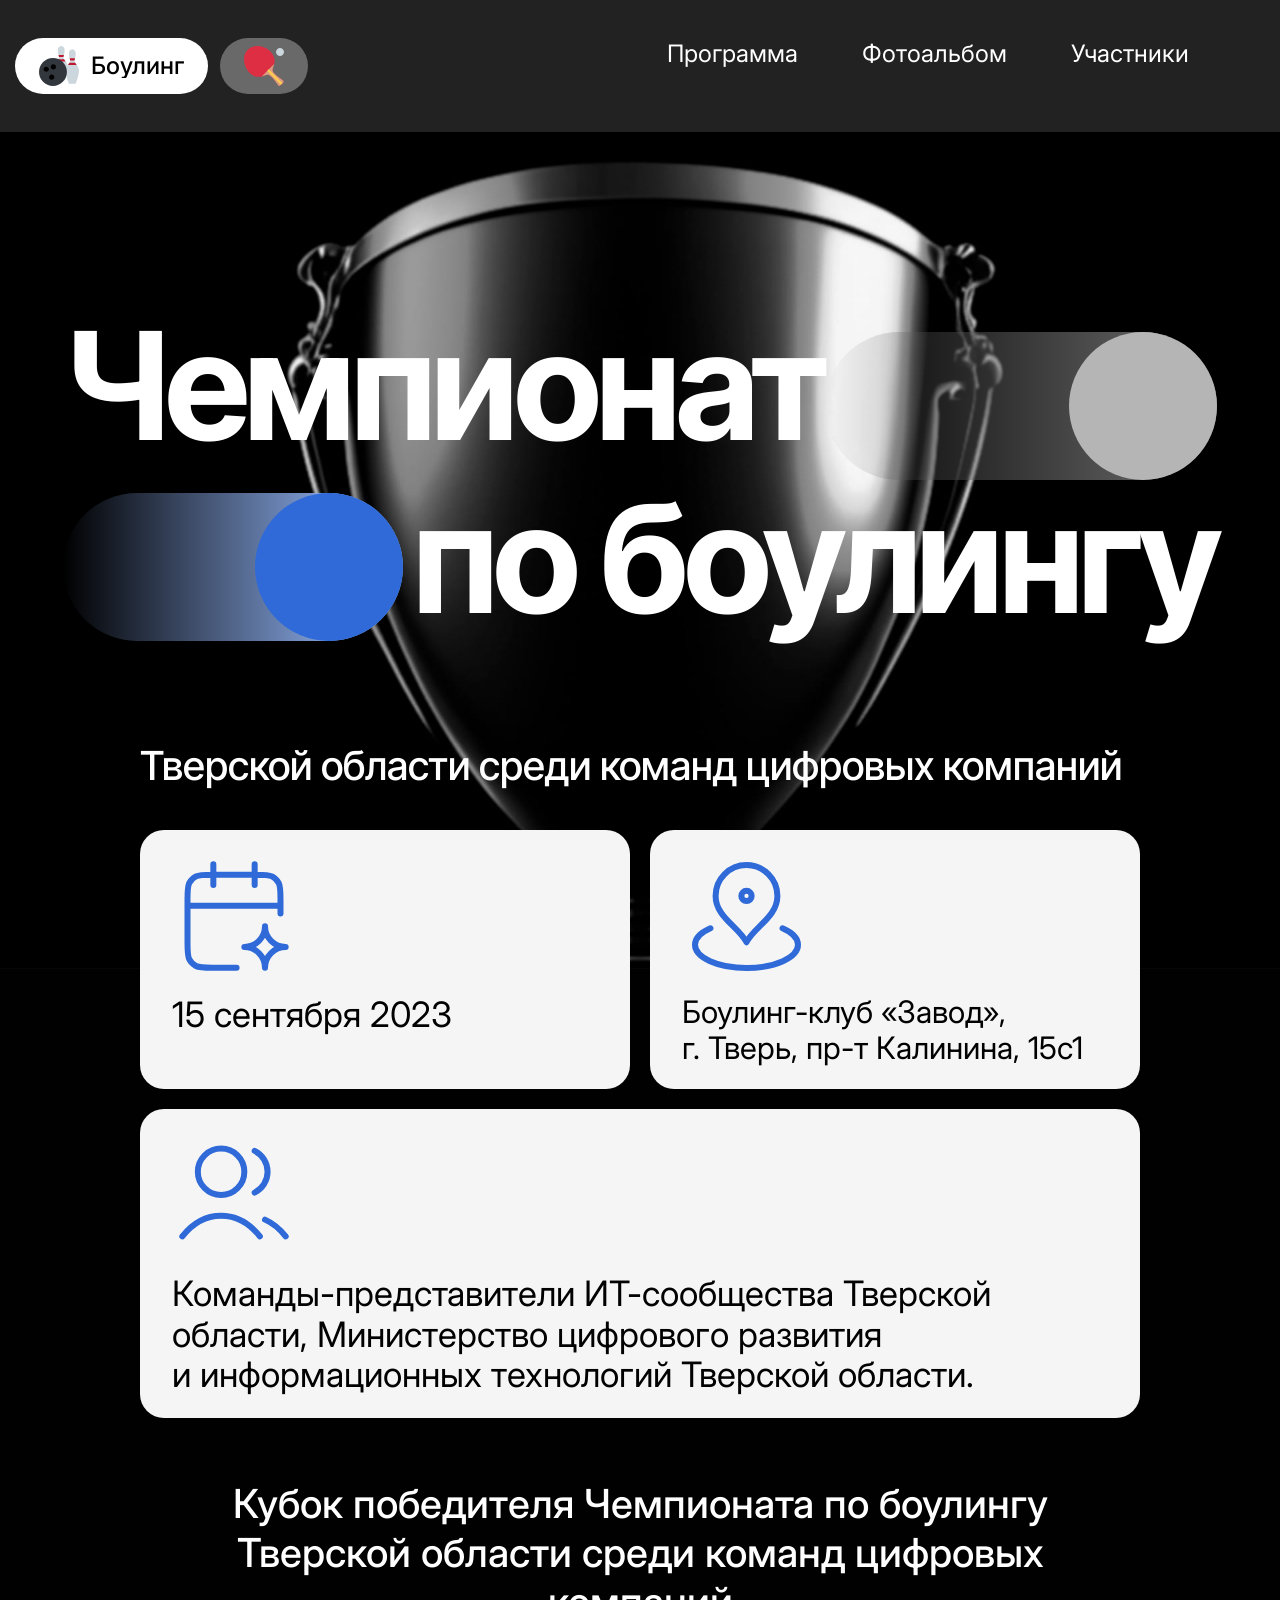
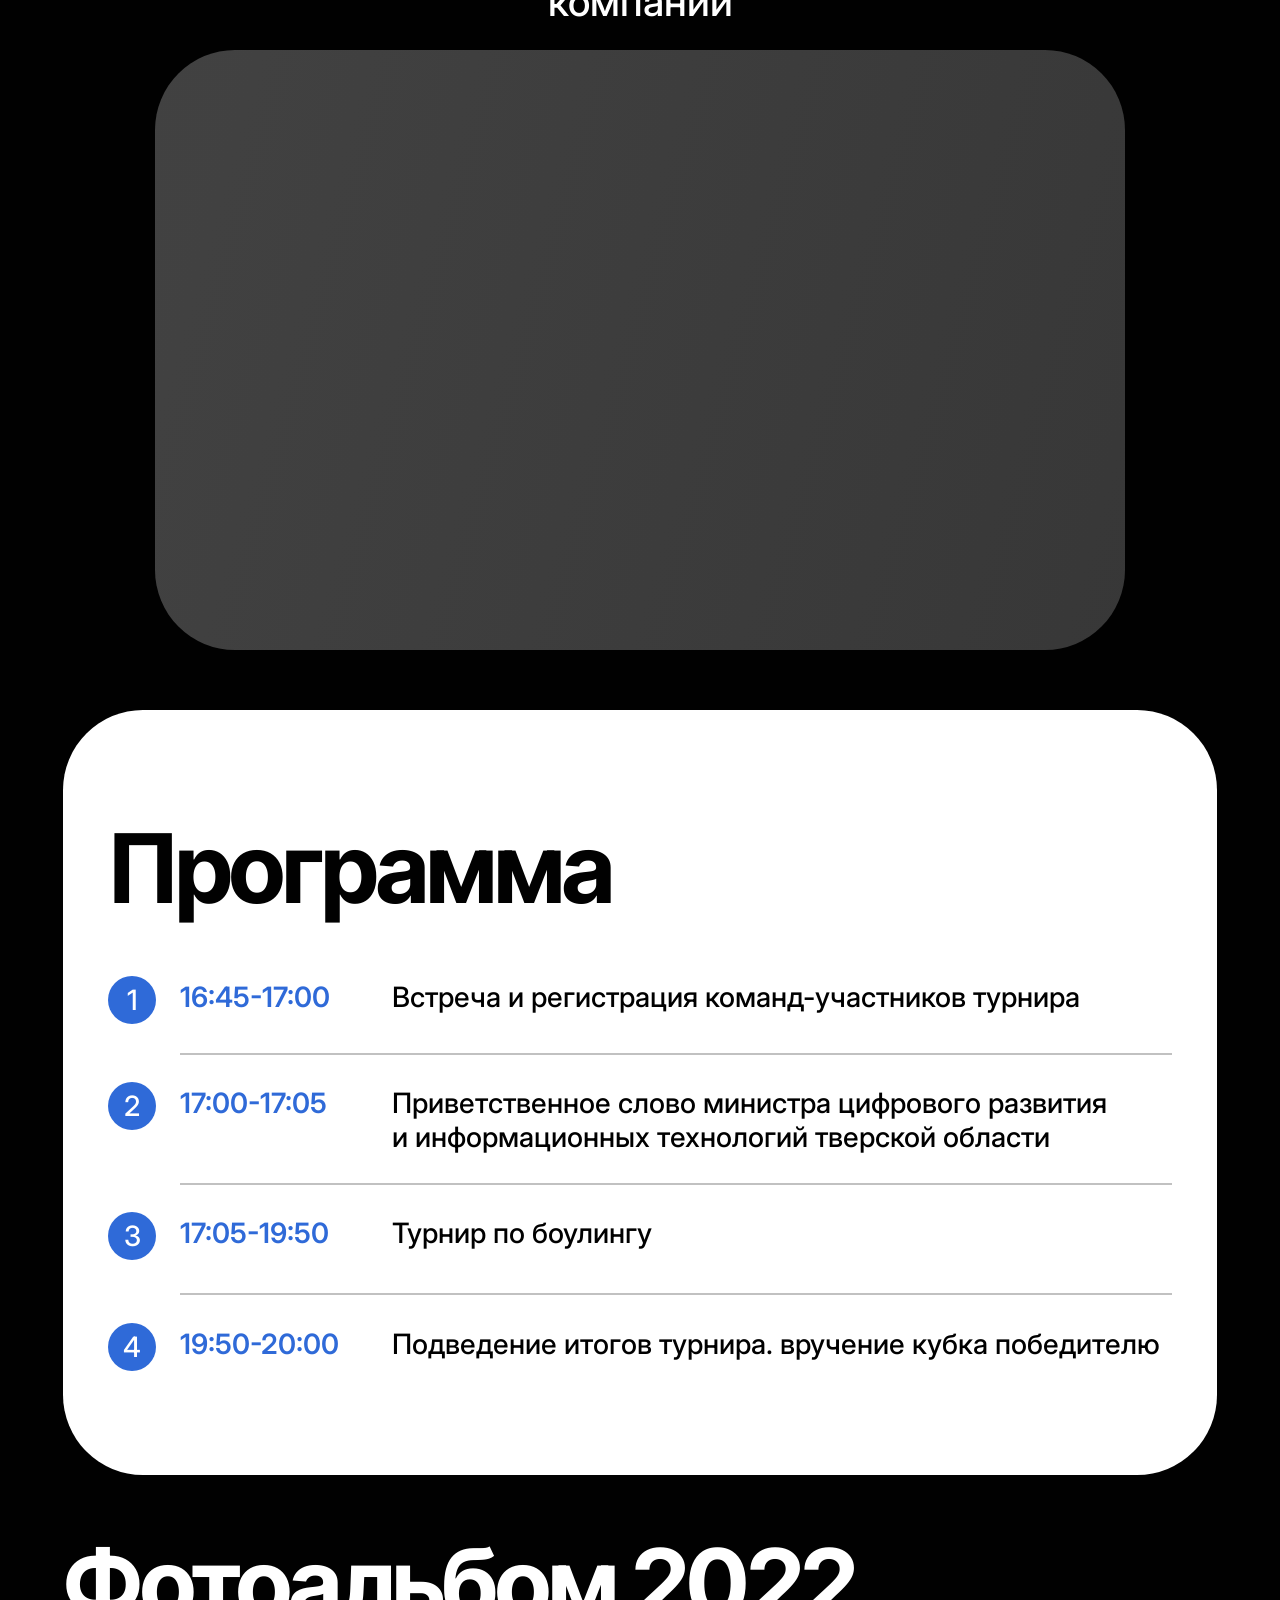
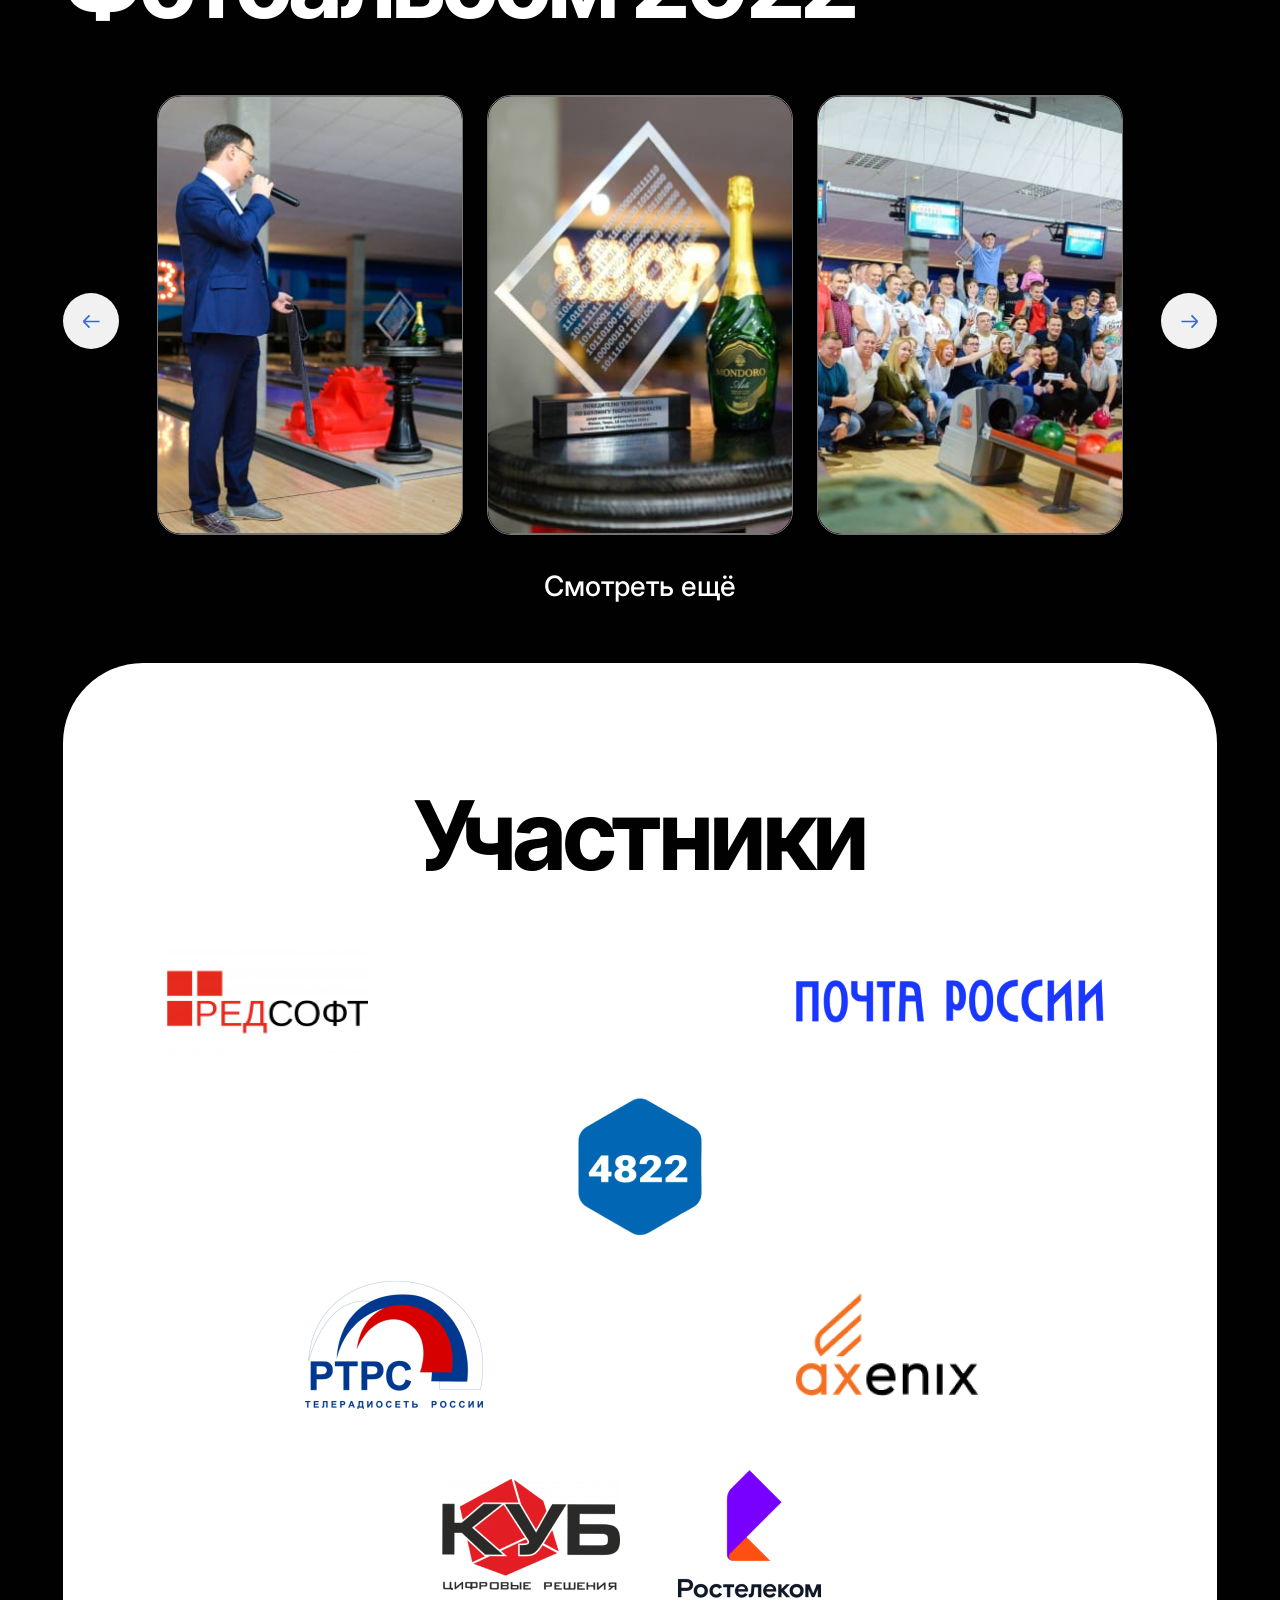
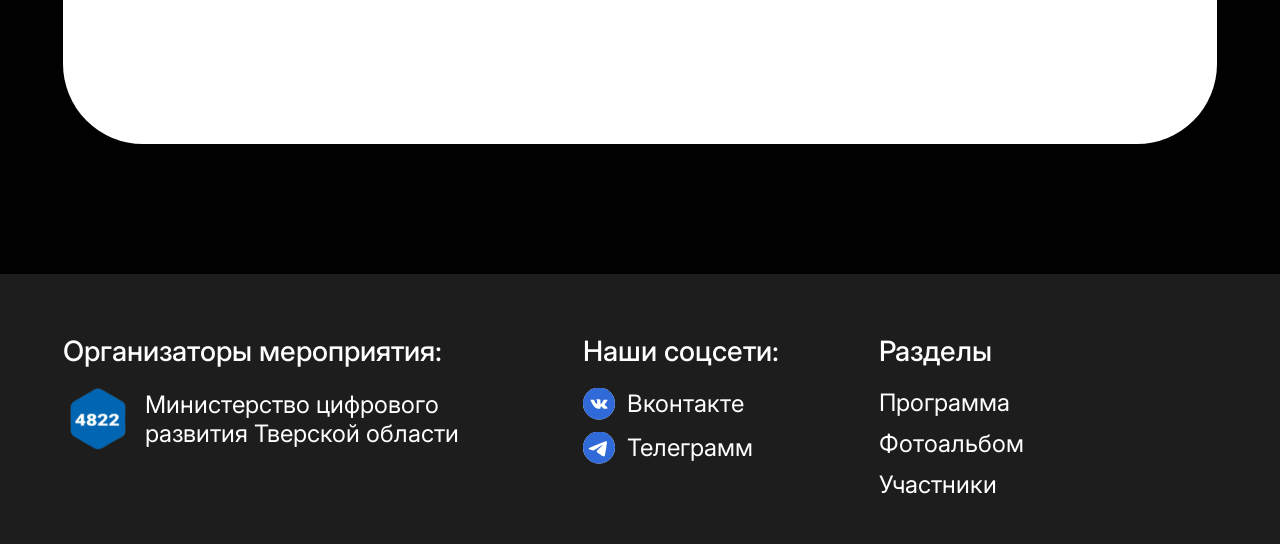
==== app/index.html @ 61f78c31 "add prod" ====
<!DOCTYPE html><html lang="ru" class="page"><head><meta charset="UTF-8"><meta name="viewport" content="width=device-width,initial-scale=1"><!-- <link rel="shortcut icon" href="favicon.ico" type="image/x-icon"> --><meta http-equiv="X-UA-Compatible" content="ie=edge"><meta name="theme-color" content="#111111"><title>Соревнования</title><link rel="preconnect" href="https://fonts.googleapis.com"><link rel="preconnect" href="https://fonts.gstatic.com" crossorigin><link href="https://fonts.googleapis.com/css2?family=Inter+Tight:wght@500;700&family=Inter:wght@300;400;500&display=swap" rel="stylesheet"><link rel="stylesheet" href="css/vendor.css"><link rel="stylesheet" href="css/main.css"></head><body class="page__body"><div class="site-container"><header class="header"><div class="container"><div class="header__row"><div class="header__swicth swicth"><div class="swicth__row"><a href="#bowling" data-value="bowling" class="swicth__item swicth__item--js-active"><img loading="lazy" src="img/svg/bowling.svg" class="swicth__icon" alt=""><div class="swicth__item-container"><div class="swicth__item-title">Боулинг</div></div></a><a href="#tennis" data-value="tennis" class="swicth__item"><img loading="lazy" src="img/svg/tennis.svg" class="swicth__icon" alt=""><div class="swicth__item-container"><div class="swicth__item-title">Теннис</div></div></a></div></div><nav class="header__menu menu"><ul class="menu__list"><li class="menu__item"><a href="#program" class="menu__link">Программа</a></li><li class="menu__item"><a href="#photo" class="menu__link">Фотоальбом</a></li><li class="menu__item"><a href="#members" class="menu__link">Участники</a></li></ul></nav><button class="btn-reset burger" aria-label="Открыть меню" aria-expanded="false" data-burger><span class="burger__line"></span></button></div></div></header><main class="main"><div class="content js-active" data-event="bowling"><div class="hero"><div class="container"><div class="hero__title"><div class="hero__title-line"><div class="hero__title-text">Чемпионат</div><div class="hero__comet hero__comet--type-1 comet comet--grey"><div class="comet__body"></div></div></div><div class="hero__title-line"><div class="hero__comet comet hero__comet--type-2 comet--blue"><div class="comet__body"></div></div><div class="hero__title-text">по боулингу</div></div></div><div class="hero__desc">Тверской области среди команд цифровых компаний</div><div class="hero__tizers tizers"><div class="tizers__row"><div class="tizers__item-container tizers__item-container--w20" data-aos-delay="50"><div class="tizer-item"><div class="tizer-item__image-container"><img loading="lazy" src="img/svg//calendar.svg" class="image" width="" height="" alt=""></div><p class="tizer-item__desc">15 сентября 2023</p></div></div><div class="tizers__item-container tizers__item-container--w30"><div class="tizer-item"><div class="tizer-item__image-container"><img loading="lazy" src="img/svg/location.svg" class="image" width="" height="" alt=""></div><p class="tizer-item__desc">Боулинг-клуб «Завод», г. Тверь, пр-т Калинина, 15с1</p></div></div><div class="tizers__item-container tizers__item-container--w50" data-aos-delay="150"><div class="tizer-item"><div class="tizer-item__image-container"><img loading="lazy" src="img/svg/team.svg" class="image" width="" height="" alt=""></div><p class="tizer-item__desc">Команды-представители ИТ-сообщества Тверской области, Министерство цифрового развития и информационных технологий Тверской области.</p></div></div></div></div></div><img class="hero__bg" src="img/cup.jpg" alt=""></div><div class="award"><div class="container"><div class="award__desc">Кубок победителя Чемпионата по боулингу Тверской области среди команд цифровых компаний</div><div class="award__image"></div></div></div><section class="program" id="program"><div class="container"><div class="section"><h2 class="section__title">Программа</h2><ol class="program__list"><li class="program__item" data-aos-delay="50"><span class="program__time">16:45-17:00</span> Встреча и регистрация команд-участников турнира</li><li class="program__item"><span class="program__time">17:00-17:05</span> Приветственное слово министра цифрового развития и информационных технологий тверской области</li><li class="program__item" data-aos-delay="150"><span class="program__time">17:05-19:50</span> Турнир по боулингу</li><li class="program__item"><span class="program__time">19:50-20:00</span> Подведение итогов турнира. вручение кубка победителю</li></ol></div></div></section><div class="video"><div class="container"><div class="video__desc">Кубок победителя Чемпионата по боулингу<br>Тверской области среди команд цифровых компаний</div><div class="video__container"><video><source src="img/video.mp4" type="video/mp4"></video><div class="video__btn"><svg width="131" height="131" viewBox="0 0 131 131" fill="none" xmlns="http://www.w3.org/2000/svg"><circle cx="65.5" cy="65.5" r="65.5"/><path d="M87.925 64.2595C89.2781 65.0254 89.2781 66.9746 87.925 67.7405L55.7352 85.9609C54.4019 86.7156 52.75 85.7524 52.75 84.2204L52.75 47.7796C52.75 46.2476 54.4019 45.2844 55.7352 46.0391L87.925 64.2595Z"/></svg></div></div></div></div><section class="photos" id="photo"><div class="container"><div class="section__title section__title--white">Фотоальбом 2022</div><!-- Slider main container --><div class="photos__slider-container"><div class="photos__slider"><!-- Additional required wrapper --><div class="photos__swiper-wrapper swiper-wrapper"><!-- Slides --><div class="photos__swiper-slide swiper-slide"><a href="img/photos/1.jpg" data-fslightbox="gallery"><img src="img/photos/1.jpg" alt=""></a></div><div class="photos__swiper-slide swiper-slide"><a href="img/photos/2.jpg" data-fslightbox="gallery"><img src="img/photos/2.jpg" alt=""></a></div><div class="photos__swiper-slide swiper-slide"><a href="img/photos/3.jpg" data-fslightbox="gallery"><img src="img/photos/3.jpg" alt=""></a></div><div class="photos__swiper-slide swiper-slide"><a href="img/photos/4.jpg" data-fslightbox="gallery"><img src="img/photos/4.jpg" alt=""></a></div><div class="photos__swiper-slide swiper-slide"><a href="img/photos/1.jpg" data-fslightbox="gallery"><img src="img/photos/1.jpg" alt=""></a></div></div></div><!-- If we need navigation buttons --><div class="photos__arrow photos__arrow--left swiper-button-prev"><svg class=""><use xlink:href="img/sprite.svg#arrow-left"></use></svg></div><div class="photos__arrow photos__arrow--right swiper-button-next"><svg class=""><use xlink:href="img/sprite.svg#arrow-right"></use></svg></div></div><div class="photos__show-more-container"><a href="#" class="photos__show-more">Смотреть ещё</a></div></div></section><section class="members" id="members"><div class="container"><div class="section"><h2 class="section__title">Участники</h2><div class="members__row members__row--center"><div class="members__item-container members__item-container--w50" data-aos-delay="50"><a href="#" class="members-item"><img src="img/members/1.png" alt=""></a></div><div class="members__item-container members__item-container--w50 members__item-container--flex-end" data-aos-delay="75"><a href="#" class="members-item"><img src="img/members/2.png" alt=""></a></div><div class="members__item-container members__item-container--w100"><a href="#" class="members-item"><img src="img/members/3.png" alt=""></a></div><div class="members__item-container members__item-container--w50 members__item-container--flex-center" data-aos-delay="125"><a href="#" class="members-item"><img src="img/members/4.png" alt=""></a></div><div class="members__item-container members__item-container--w50 members__item-container--flex-center" data-aos-delay="150"><a href="#" class="members-item"><img src="img/members/5.png" alt=""></a></div><div class="members__item-container members__item-container--w50 members__item-container--flex-end" data-aos-delay="175"><a href="#" class="members-item"><img src="img/members/6.png" alt=""></a></div><div class="members__item-container members__item-container--w50"><a href="#" class="members-item"><img src="img/members/7.png" alt=""></a></div></div></div></div></section></div><div class="content" data-event="tennis"><div class="hero"><div class="container"><div class="hero__title"><div class="hero__title-line"><div class="hero__title-text" data-aos-delay="1000">Чемпионат</div><div class="hero__comet hero__comet--type-1 comet comet--grey"><div class="comet__body"></div></div></div><div class="hero__title-line" data-aos-delay="300"><div class="hero__title-text hero__title-text--flex-shirnk-1">по настольному теннису</div></div></div><div class="hero__desc">Тверской области среди команд цифровых компаний</div><div class="hero__tizers tizers"><div class="tizers__row"><div class="tizers__item-container tizers__item-container--w20"><div class="tizer-item"><div class="tizer-item__image-container"><img loading="lazy" src="img/svg//calendar.svg" class="image" width="" height="" alt=""></div><p class="tizer-item__desc">13 сентября 2023</p></div></div><div class="tizers__item-container tizers__item-container--w30"><div class="tizer-item"><div class="tizer-item__image-container"><img loading="lazy" src="img/svg/location.svg" class="image" width="" height="" alt=""></div><p class="tizer-item__desc">Клуб настольного тенниса «Сталекс», г. Тверь, пр-т Калинина, 15/4</p></div></div><div class="tizers__item-container tizers__item-container--w50" data-aos-delay="300"><div class="tizer-item"><div class="tizer-item__image-container"><img loading="lazy" src="img/svg/team.svg" class="image" width="" height="" alt=""></div><p class="tizer-item__desc">Команды-представители ИТ-сообщества Тверской области, Министерство цифрового развития и информационных технологий Тверской области.</p></div></div></div></div></div><img class="hero__bg" src="img/cup.jpg" alt=""></div><div class="award"><div class="container"><div class="award__desc">Кубок победителя Чемпионата по настольному теннису Тверской области среди команд цифровых компаний</div><div class="award__image award__image--current"><img src="img/cup_tennis.png" alt=""></div></div></div><section class="program" id="program"><div class="container"><div class="section"><h2 class="section__title">Программа</h2><ol class="program__list"><li class="program__item"><span class="program__time">16:45-17:00</span> Встреча и регистрация команд-участников турнира</li><li class="program__item"><span class="program__time">17:00-17:05</span> Приветственное слово министра цифрового развития и информационных технологий тверской области</li><li class="program__item"><span class="program__time">17:05-19:50</span> Турнир по настольному теннису</li><li class="program__item"><span class="program__time">19:50-20:00</span> Подведение итогов турнира. вручение кубка победителю</li></ol></div></div></section><!-- <div class="video">
            <div class="container">
              <div class="video__desc">
                Кубок победителя Чемпионата по боулингу <br>
                Тверской области среди команд цифровых компаний
              </div>
              <div class="video__container">
                <video>
                  <source src="img/video.mp4" type="video/mp4">
                </video>
                <div class="video__btn">
                  <svg width="131" height="131" viewBox="0 0 131 131" fill="none" xmlns="http://www.w3.org/2000/svg">
                    <circle cx="65.5" cy="65.5" r="65.5" />
                    <path d="M87.925 64.2595C89.2781 65.0254 89.2781 66.9746 87.925 67.7405L55.7352 85.9609C54.4019 86.7156 52.75 85.7524 52.75 84.2204L52.75 47.7796C52.75 46.2476 54.4019 45.2844 55.7352 46.0391L87.925 64.2595Z" />
                  </svg>

                </div>
              </div>
            </div>
          </div> --><section class="photos" id="photo"><div class="container"><div class="section__title section__title--white">Фотоальбом <b>2023</b></div><!-- Slider main container --><div class="photos__slider-container"><div class="photos__slider"><!-- Additional required wrapper --><div class="photos__swiper-wrapper swiper-wrapper"><!-- Slides --><div class="photos__swiper-slide swiper-slide"><a href="img/tennis/1.jpg" data-fslightbox="gallery2"><img src="img/tennis/1.jpg" alt=""></a></div><div class="photos__swiper-slide swiper-slide"><a href="img/tennis/2.jpg" data-fslightbox="gallery2"><img src="img/tennis/2.jpg" alt=""></a></div><div class="photos__swiper-slide swiper-slide"><a href="img/tennis/3.jpg" data-fslightbox="gallery2"><img src="img/tennis/3.jpg" alt=""></a></div><div class="photos__swiper-slide swiper-slide"><a href="img/tennis/4.jpg" data-fslightbox="gallery2"><img src="img/tennis/4.jpg" alt=""></a></div><div class="photos__swiper-slide swiper-slide"><a href="img/tennis/5.jpg" data-fslightbox="gallery2"><img src="img/tennis/5.jpg" alt=""></a></div><div class="photos__swiper-slide swiper-slide"><a href="img/tennis/6.jpg" data-fslightbox="gallery2"><img src="img/tennis/6.jpg" alt=""></a></div><div class="photos__swiper-slide swiper-slide"><a href="img/tennis/7.jpg" data-fslightbox="gallery2"><img src="img/tennis/7.jpg" alt=""></a></div><div class="photos__swiper-slide swiper-slide"><a href="img/tennis/8.jpg" data-fslightbox="gallery2"><img src="img/tennis/8.jpg" alt=""></a></div></div></div><!-- If we need navigation buttons --><div class="photos__arrow photos__arrow--left swiper-button-prev"><svg class=""><use xlink:href="img/sprite.svg#arrow-left"></use></svg></div><div class="photos__arrow photos__arrow--right swiper-button-next"><svg class=""><use xlink:href="img/sprite.svg#arrow-right"></use></svg></div></div><div class="photos__show-more-container"><a href="#" class="photos__show-more">Смотреть ещё</a></div></div></section><section class="members" id="members"><div class="container"><div class="section"><h2 class="section__title">Участники</h2><div class="members__row members__row--center"><div class="members__item-container members__item-container--w33 members__item-container--order--5"><a href="#" class="members-item"><img src="img/members/8.png" alt=""></a></div><div class="members__item-container members__item-container--w50 members__item-container--order--2"><a href="#" class="members-item"><img src="img/members/1.png" alt=""></a></div><div class="members__item-container members__item-container--w33 members__item-container--order--4"><a href="#" class="members-item"><img src="img/members/2.png" alt=""></a></div><div class="members__item-container members__item-container--order--3 members__item-container--flex-end"><a href="https://vk.com/digital4822" target="_blank" class="members-item"><img src="img/members/3.png" alt=""></a></div><div class="members__item-container members__item-container--type-2 members__item-container--type-2-flex-start"><a href="#" class="members-item"><img src="img/members/5.png" alt=""></a></div><div class="members__item-container members__item-container--type-2 members__item-container--w100 members__item-container--order-5"><a href="#" class="members-item"><img src="img/members/6.png" alt=""></a></div><div class="members__item-container members__item-container--type-2 members__item-container--type-2-flex-end"><a href="#" class="members-item"><img src="img/members/7.png" alt=""></a></div><div class="members__item-container members__item-container--type-2 members__item-container--w50 members__item-container--order--1"><a href="#" class="members-item"><img src="img/members/4.png" alt=""></a></div></div></div></div></section><div class="winners"><div class="container"><div class="winners__row"><div class="winners__desc">Победитель чемпионата по настольному теннису 2023 — Российская телевизионная и радиовещательная сеть</div><img src="img/winners.png" alt=""></div></div></div></div></main><footer class="footer"><div class="container"><div class="footer__content"><div class="footer__row"><div class="footer__item-container"><div class="footer__title">Организаторы мероприятия:</div><ul class="footer__list"><li class="footer__item"><a href="https://vk.com/digital4822" class="footer__link"><img class="footer__partners" src="img/members/3.png" alt=""> Министерство цифрового развития Тверской области</a></li><li data-event="tennis" class="footer__item is-hidden"><a href="#" class="footer__link"><img class="footer__partners" src="img/members/9.png" alt=""> Профсоюз работников связи России</a></li></ul></div><div class="footer__item-container"><div class="footer__title">Наши соцсети:</div><ul class="footer__list"><li class="footer__item"><a href="#" target="_blank" class="footer__link"><img class="footer__social" src="img/svg/vk.svg" alt=""> Вконтакте</a></li><li class="footer__item"><a href="#" target="_blank" class="footer__link"><img class="footer__social" src="img/svg/teleg.svg" alt=""> Телеграмм</a></li></ul></div><div class="footer__item-container"><div class="footer__title">Разделы</div><ul class="footer__list"><li class="footer__item"><a href="#program" target="_blank" class="footer__link">Программа</a></li><li class="footer__item"><a href="#photo" class="footer__link">Фотоальбом</a></li><li class="footer__item"><a href="#members" target="_blank" class="footer__link">Участники</a></li></ul></div></div></div></div></footer><script src="js/main.js"></script></div></body></html>
---- app/css/main.css ----
@charset "UTF-8";:root{--font-family:"Open Sans",sans-serif;--content-width:1170px;--container-offset:15px;--container-width:calc(var(--content-width) + (var(--container-offset) * 2));--light-color:#fff;--swiper-theme-color:#007aff;--swiper-navigation-size:44px}.custom-checkbox__field:checked+.custom-checkbox__content::after{opacity:1}.custom-checkbox__field:focus+.custom-checkbox__content::before{outline:red solid 2px;outline-offset:2px}.custom-checkbox__field:disabled+.custom-checkbox__content{opacity:.4;pointer-events:none}html{-webkit-box-sizing:border-box;box-sizing:border-box}*,::after,::before{-webkit-box-sizing:inherit;box-sizing:inherit}.page{height:100%;font-family:var(--font-family,sans-serif);-webkit-text-size-adjust:100%}.page__body{margin:0;min-width:320px;min-height:100%;font-size:16px}img{height:auto;max-width:100%;-o-object-fit:cover;object-fit:cover}a{text-decoration:none}.site-container{overflow:hidden}.is-hidden{display:none!important}.btn-reset{border:none;padding:0;background-color:transparent;cursor:pointer}.list-reset{list-style:none;margin:0;padding:0}.input-reset{-webkit-appearance:none;-moz-appearance:none;appearance:none;border:none;border-radius:0;background-color:#fff}.input-reset::-webkit-search-cancel-button,.input-reset::-webkit-search-decoration,.input-reset::-webkit-search-results-button,.input-reset::-webkit-search-results-decoration{display:none}.visually-hidden{position:absolute;overflow:hidden;margin:-1px;border:0;padding:0;width:1px;height:1px;clip:rect(0 0 0 0)}.container{margin:0 auto;padding:0 15px;max-width:1630px;width:100%}.js-focus-visible :focus:not(.focus-visible){outline:0}.centered{text-align:center}.dis-scroll{position:fixed;left:0;top:0;overflow:hidden;width:100%;height:100vh;-ms-scroll-chaining:none;overscroll-behavior:none}.page--ios .dis-scroll{position:relative}@font-face{font-family:swiper-icons;src:url("data:application/font-woff;charset=utf-8;base64, [base64]//wADZ2x5ZgAAAywAAADMAAAD2MHtryVoZWFkAAABbAAAADAAAAA2E2+eoWhoZWEAAAGcAAAAHwAAACQC9gDzaG10eAAAAigAAAAZAAAArgJkABFsb2NhAAAC0AAAAFoAAABaFQAUGG1heHAAAAG8AAAAHwAAACAAcABAbmFtZQAAA/gAAAE5AAACXvFdBwlwb3N0AAAFNAAAAGIAAACE5s74hXjaY2BkYGAAYpf5Hu/j+W2+MnAzMYDAzaX6QjD6/4//Bxj5GA8AuRwMYGkAPywL13jaY2BkYGA88P8Agx4j+/8fQDYfA1AEBWgDAIB2BOoAeNpjYGRgYNBh4GdgYgABEMnIABJzYNADCQAACWgAsQB42mNgYfzCOIGBlYGB0YcxjYGBwR1Kf2WQZGhhYGBiYGVmgAFGBiQQkOaawtDAoMBQxXjg/wEGPcYDDA4wNUA2CCgwsAAAO4EL6gAAeNpj2M0gyAACqxgGNWBkZ2D4/wMA+xkDdgAAAHjaY2BgYGaAYBkGRgYQiAHyGMF8FgYHIM3DwMHABGQrMOgyWDLEM1T9/w8UBfEMgLzE////P/5//f/V/xv+r4eaAAeMbAxwIUYmIMHEgKYAYjUcsDAwsLKxc3BycfPw8jEQA/[base64]/uznmfPFBNODM2K7MTQ45YEAZqGP81AmGGcF3iPqOop0r1SPTaTbVkfUe4HXj97wYE+yNwWYxwWu4v1ugWHgo3S1XdZEVqWM7ET0cfnLGxWfkgR42o2PvWrDMBSFj/IHLaF0zKjRgdiVMwScNRAoWUoH78Y2icB/yIY09An6AH2Bdu/UB+yxopYshQiEvnvu0dURgDt8QeC8PDw7Fpji3fEA4z/PEJ6YOB5hKh4dj3EvXhxPqH/SKUY3rJ7srZ4FZnh1PMAtPhwP6fl2PMJMPDgeQ4rY8YT6Gzao0eAEA409DuggmTnFnOcSCiEiLMgxCiTI6Cq5DZUd3Qmp10vO0LaLTd2cjN4fOumlc7lUYbSQcZFkutRG7g6JKZKy0RmdLY680CDnEJ+UMkpFFe1RN7nxdVpXrC4aTtnaurOnYercZg2YVmLN/d/gczfEimrE/fs/bOuq29Zmn8tloORaXgZgGa78yO9/cnXm2BpaGvq25Dv9S4E9+5SIc9PqupJKhYFSSl47+Qcr1mYNAAAAeNptw0cKwkAAAMDZJA8Q7OUJvkLsPfZ6zFVERPy8qHh2YER+3i/BP83vIBLLySsoKimrqKqpa2hp6+jq6RsYGhmbmJqZSy0sraxtbO3sHRydnEMU4uR6yx7JJXveP7WrDycAAAAAAAH//wACeNpjYGRgYOABYhkgZgJCZgZNBkYGLQZtIJsFLMYAAAw3ALgAeNolizEKgDAQBCchRbC2sFER0YD6qVQiBCv/H9ezGI6Z5XBAw8CBK/m5iQQVauVbXLnOrMZv2oLdKFa8Pjuru2hJzGabmOSLzNMzvutpB3N42mNgZGBg4GKQYzBhYMxJLMlj4GBgAYow/P/PAJJhLM6sSoWKfWCAAwDAjgbRAAB42mNgYGBkAIIbCZo5IPrmUn0hGA0AO8EFTQAA");font-weight:400;font-style:normal}:host{position:relative;display:block;margin-left:auto;margin-right:auto;z-index:1}.swiper{margin-left:auto;margin-right:auto;position:relative;overflow:hidden;overflow:clip;list-style:none;padding:0;z-index:1;display:block}.swiper-vertical>.swiper-wrapper{-webkit-box-orient:vertical;-webkit-box-direction:normal;-ms-flex-direction:column;flex-direction:column}.swiper-wrapper{position:relative;width:100%;height:100%;z-index:1;display:-webkit-box;display:-ms-flexbox;display:flex;-webkit-transition-property:-webkit-transform;transition-property:transform,-webkit-transform;-webkit-transition-timing-function:var(--swiper-wrapper-transition-timing-function,initial);transition-timing-function:var(--swiper-wrapper-transition-timing-function,initial);-webkit-box-sizing:content-box;box-sizing:content-box}.swiper-android .swiper-slide,.swiper-ios .swiper-slide,.swiper-wrapper{-webkit-transform:translate3d(0,0,0);transform:translate3d(0,0,0)}.swiper-horizontal{-ms-touch-action:pan-y;touch-action:pan-y}.swiper-vertical{-ms-touch-action:pan-x;touch-action:pan-x}.swiper-slide{-ms-flex-negative:0;flex-shrink:0;width:100%;height:100%;position:relative;-webkit-transition-property:-webkit-transform;transition-property:transform,-webkit-transform;display:block}.swiper-slide-invisible-blank{visibility:hidden}.swiper-autoheight,.swiper-autoheight .swiper-slide{height:auto}.swiper-autoheight .swiper-wrapper{-webkit-box-align:start;-ms-flex-align:start;align-items:flex-start;-webkit-transition-property:height,-webkit-transform;transition-property:transform,height,-webkit-transform}.swiper-backface-hidden .swiper-slide{-webkit-transform:translateZ(0);transform:translateZ(0);-webkit-backface-visibility:hidden;backface-visibility:hidden}.swiper-3d.swiper-css-mode .swiper-wrapper{-webkit-perspective:1200px;perspective:1200px}.swiper-3d .swiper-wrapper{-webkit-transform-style:preserve-3d;transform-style:preserve-3d}.swiper-3d{-webkit-perspective:1200px;perspective:1200px}.swiper-3d .swiper-cube-shadow,.swiper-3d .swiper-slide{-webkit-transform-style:preserve-3d;transform-style:preserve-3d}.swiper-css-mode>.swiper-wrapper{overflow:auto;scrollbar-width:none;-ms-overflow-style:none}.swiper-css-mode>.swiper-wrapper::-webkit-scrollbar{display:none}.swiper-css-mode>.swiper-wrapper>.swiper-slide{scroll-snap-align:start start}.swiper-css-mode.swiper-horizontal>.swiper-wrapper{-ms-scroll-snap-type:x mandatory;scroll-snap-type:x mandatory}.swiper-css-mode.swiper-vertical>.swiper-wrapper{-ms-scroll-snap-type:y mandatory;scroll-snap-type:y mandatory}.swiper-css-mode.swiper-free-mode>.swiper-wrapper{-ms-scroll-snap-type:none;scroll-snap-type:none}.swiper-css-mode.swiper-free-mode>.swiper-wrapper>.swiper-slide{scroll-snap-align:none}.swiper-css-mode.swiper-centered>.swiper-wrapper::before{content:"";-ms-flex-negative:0;flex-shrink:0;-webkit-box-ordinal-group:10000;-ms-flex-order:9999;order:9999}.swiper-css-mode.swiper-centered>.swiper-wrapper>.swiper-slide{scroll-snap-align:center center;scroll-snap-stop:always}.swiper-css-mode.swiper-centered.swiper-horizontal>.swiper-wrapper>.swiper-slide:first-child{-webkit-margin-start:var(--swiper-centered-offset-before);margin-inline-start:var(--swiper-centered-offset-before)}.swiper-css-mode.swiper-centered.swiper-horizontal>.swiper-wrapper::before{height:100%;min-height:1px;width:var(--swiper-centered-offset-after)}.swiper-css-mode.swiper-centered.swiper-vertical>.swiper-wrapper>.swiper-slide:first-child{-webkit-margin-before:var(--swiper-centered-offset-before);margin-block-start:var(--swiper-centered-offset-before)}.swiper-css-mode.swiper-centered.swiper-vertical>.swiper-wrapper::before{width:100%;min-width:1px;height:var(--swiper-centered-offset-after)}.swiper-3d .swiper-slide-shadow,.swiper-3d .swiper-slide-shadow-bottom,.swiper-3d .swiper-slide-shadow-left,.swiper-3d .swiper-slide-shadow-right,.swiper-3d .swiper-slide-shadow-top{position:absolute;left:0;top:0;width:100%;height:100%;pointer-events:none;z-index:10}.swiper-3d .swiper-slide-shadow{background:rgba(0,0,0,.15)}.swiper-3d .swiper-slide-shadow-left{background-image:-webkit-gradient(linear,right top,left top,from(rgba(0,0,0,.5)),to(rgba(0,0,0,0)));background-image:linear-gradient(to left,rgba(0,0,0,.5),rgba(0,0,0,0))}.swiper-3d .swiper-slide-shadow-right{background-image:-webkit-gradient(linear,left top,right top,from(rgba(0,0,0,.5)),to(rgba(0,0,0,0)));background-image:linear-gradient(to right,rgba(0,0,0,.5),rgba(0,0,0,0))}.swiper-3d .swiper-slide-shadow-top{background-image:-webkit-gradient(linear,left bottom,left top,from(rgba(0,0,0,.5)),to(rgba(0,0,0,0)));background-image:linear-gradient(to top,rgba(0,0,0,.5),rgba(0,0,0,0))}.swiper-3d .swiper-slide-shadow-bottom{background-image:-webkit-gradient(linear,left top,left bottom,from(rgba(0,0,0,.5)),to(rgba(0,0,0,0)));background-image:linear-gradient(to bottom,rgba(0,0,0,.5),rgba(0,0,0,0))}.swiper-lazy-preloader{width:42px;height:42px;position:absolute;left:50%;top:50%;margin-left:-21px;margin-top:-21px;z-index:10;-webkit-transform-origin:50%;-ms-transform-origin:50%;transform-origin:50%;-webkit-box-sizing:border-box;box-sizing:border-box;border:4px solid var(--swiper-preloader-color,var(--swiper-theme-color));border-radius:50%;border-top-color:transparent}.swiper-watch-progress .swiper-slide-visible .swiper-lazy-preloader,.swiper:not(.swiper-watch-progress) .swiper-lazy-preloader{-webkit-animation:1s linear infinite swiper-preloader-spin;animation:1s linear infinite swiper-preloader-spin}.swiper-lazy-preloader-white{--swiper-preloader-color:#fff}.swiper-lazy-preloader-black{--swiper-preloader-color:#000}@-webkit-keyframes swiper-preloader-spin{0%{-webkit-transform:rotate(0);transform:rotate(0)}100%{-webkit-transform:rotate(360deg);transform:rotate(360deg)}}@keyframes swiper-preloader-spin{0%{-webkit-transform:rotate(0);transform:rotate(0)}100%{-webkit-transform:rotate(360deg);transform:rotate(360deg)}}.swiper-virtual .swiper-slide{-webkit-backface-visibility:hidden;-webkit-transform:translateZ(0);transform:translateZ(0)}.swiper-virtual.swiper-css-mode .swiper-wrapper::after{content:"";position:absolute;left:0;top:0;pointer-events:none}.swiper-virtual.swiper-css-mode.swiper-horizontal .swiper-wrapper::after{height:1px;width:var(--swiper-virtual-size)}.swiper-virtual.swiper-css-mode.swiper-vertical .swiper-wrapper::after{width:1px;height:var(--swiper-virtual-size)}.swiper-button-next,.swiper-button-prev{position:absolute;top:var(--swiper-navigation-top-offset,50%);width:calc(var(--swiper-navigation-size)/ 44 * 27);height:var(--swiper-navigation-size);margin-top:calc(0px - var(--swiper-navigation-size)/ 2);z-index:10;cursor:pointer;display:-webkit-box;display:-ms-flexbox;display:flex;-webkit-box-align:center;-ms-flex-align:center;align-items:center;-webkit-box-pack:center;-ms-flex-pack:center;justify-content:center;color:var(--swiper-navigation-color,var(--swiper-theme-color))}.swiper-button-next.swiper-button-disabled,.swiper-button-prev.swiper-button-disabled{opacity:.35;cursor:auto;pointer-events:none}.swiper-button-next.swiper-button-hidden,.swiper-button-prev.swiper-button-hidden{opacity:0;cursor:auto;pointer-events:none}.swiper-navigation-disabled .swiper-button-next,.swiper-navigation-disabled .swiper-button-prev{display:none!important}.swiper-button-next svg,.swiper-button-prev svg{width:100%;height:100%;-o-object-fit:contain;object-fit:contain;-webkit-transform-origin:center;-ms-transform-origin:center;transform-origin:center}.swiper-rtl .swiper-button-next svg,.swiper-rtl .swiper-button-prev svg{-webkit-transform:rotate(180deg);-ms-transform:rotate(180deg);transform:rotate(180deg)}.swiper-button-prev,.swiper-rtl .swiper-button-next{left:var(--swiper-navigation-sides-offset,10px);right:auto}.swiper-button-lock{display:none}.swiper-button-next:after,.swiper-button-prev:after{font-family:swiper-icons;font-size:var(--swiper-navigation-size);text-transform:none!important;letter-spacing:0;font-variant:initial;line-height:1}.swiper-button-prev:after,.swiper-rtl .swiper-button-next:after{content:"prev"}.swiper-button-next,.swiper-rtl .swiper-button-prev{right:var(--swiper-navigation-sides-offset,10px);left:auto}.swiper-button-next:after,.swiper-rtl .swiper-button-prev:after{content:"next"}.swiper-pagination{position:absolute;text-align:center;-webkit-transition:opacity .3s;transition:opacity .3s;-webkit-transform:translate3d(0,0,0);transform:translate3d(0,0,0);z-index:10}.swiper-pagination.swiper-pagination-hidden{opacity:0}.swiper-pagination-disabled>.swiper-pagination,.swiper-pagination.swiper-pagination-disabled{display:none!important}.swiper-horizontal>.swiper-pagination-bullets,.swiper-pagination-bullets.swiper-pagination-horizontal,.swiper-pagination-custom,.swiper-pagination-fraction{bottom:var(--swiper-pagination-bottom,8px);top:var(--swiper-pagination-top,auto);left:0;width:100%}.swiper-pagination-bullets-dynamic{overflow:hidden;font-size:0}.swiper-pagination-bullets-dynamic .swiper-pagination-bullet{-webkit-transform:scale(.33);-ms-transform:scale(.33);transform:scale(.33);position:relative}.swiper-pagination-bullets-dynamic .swiper-pagination-bullet-active,.swiper-pagination-bullets-dynamic .swiper-pagination-bullet-active-main{-webkit-transform:scale(1);-ms-transform:scale(1);transform:scale(1)}.swiper-pagination-bullets-dynamic .swiper-pagination-bullet-active-prev{-webkit-transform:scale(.66);-ms-transform:scale(.66);transform:scale(.66)}.swiper-pagination-bullets-dynamic .swiper-pagination-bullet-active-prev-prev{-webkit-transform:scale(.33);-ms-transform:scale(.33);transform:scale(.33)}.swiper-pagination-bullets-dynamic .swiper-pagination-bullet-active-next{-webkit-transform:scale(.66);-ms-transform:scale(.66);transform:scale(.66)}.swiper-pagination-bullets-dynamic .swiper-pagination-bullet-active-next-next{-webkit-transform:scale(.33);-ms-transform:scale(.33);transform:scale(.33)}.swiper-pagination-bullet{width:var(--swiper-pagination-bullet-width,var(--swiper-pagination-bullet-size,8px));height:var(--swiper-pagination-bullet-height,var(--swiper-pagination-bullet-size,8px));display:inline-block;border-radius:var(--swiper-pagination-bullet-border-radius,50%);background:var(--swiper-pagination-bullet-inactive-color,#000);opacity:var(--swiper-pagination-bullet-inactive-opacity,.2)}button.swiper-pagination-bullet{border:none;margin:0;padding:0;-webkit-box-shadow:none;box-shadow:none;-webkit-appearance:none;-moz-appearance:none;appearance:none}.swiper-pagination-clickable .swiper-pagination-bullet{cursor:pointer}.swiper-pagination-bullet:only-child{display:none!important}.swiper-pagination-bullet-active{opacity:var(--swiper-pagination-bullet-opacity,1);background:var(--swiper-pagination-color,var(--swiper-theme-color))}.swiper-pagination-vertical.swiper-pagination-bullets,.swiper-vertical>.swiper-pagination-bullets{right:var(--swiper-pagination-right,8px);left:var(--swiper-pagination-left,auto);top:50%;-webkit-transform:translate3d(0,-50%,0);transform:translate3d(0,-50%,0)}.swiper-pagination-vertical.swiper-pagination-bullets .swiper-pagination-bullet,.swiper-vertical>.swiper-pagination-bullets .swiper-pagination-bullet{margin:var(--swiper-pagination-bullet-vertical-gap,6px) 0;display:block}.swiper-pagination-vertical.swiper-pagination-bullets.swiper-pagination-bullets-dynamic,.swiper-vertical>.swiper-pagination-bullets.swiper-pagination-bullets-dynamic{top:50%;-webkit-transform:translateY(-50%);-ms-transform:translateY(-50%);transform:translateY(-50%);width:8px}.swiper-pagination-vertical.swiper-pagination-bullets.swiper-pagination-bullets-dynamic .swiper-pagination-bullet,.swiper-vertical>.swiper-pagination-bullets.swiper-pagination-bullets-dynamic .swiper-pagination-bullet{display:inline-block;-webkit-transition:top .2s,-webkit-transform .2s;transition:transform .2s,top .2s,-webkit-transform .2s}.swiper-horizontal>.swiper-pagination-bullets .swiper-pagination-bullet,.swiper-pagination-horizontal.swiper-pagination-bullets .swiper-pagination-bullet{margin:0 var(--swiper-pagination-bullet-horizontal-gap,4px)}.swiper-horizontal>.swiper-pagination-bullets.swiper-pagination-bullets-dynamic,.swiper-pagination-horizontal.swiper-pagination-bullets.swiper-pagination-bullets-dynamic{left:50%;-webkit-transform:translateX(-50%);-ms-transform:translateX(-50%);transform:translateX(-50%);white-space:nowrap}.swiper-horizontal>.swiper-pagination-bullets.swiper-pagination-bullets-dynamic .swiper-pagination-bullet,.swiper-pagination-horizontal.swiper-pagination-bullets.swiper-pagination-bullets-dynamic .swiper-pagination-bullet{-webkit-transition:left .2s,-webkit-transform .2s;transition:transform .2s,left .2s,-webkit-transform .2s}.swiper-horizontal.swiper-rtl>.swiper-pagination-bullets-dynamic .swiper-pagination-bullet{-webkit-transition:right .2s,-webkit-transform .2s;transition:transform .2s,right .2s,-webkit-transform .2s}.swiper-pagination-fraction{color:var(--swiper-pagination-fraction-color,inherit)}.swiper-pagination-progressbar{background:var(--swiper-pagination-progressbar-bg-color,rgba(0,0,0,.25));position:absolute}.swiper-pagination-progressbar .swiper-pagination-progressbar-fill{background:var(--swiper-pagination-color,var(--swiper-theme-color));position:absolute;left:0;top:0;width:100%;height:100%;-webkit-transform:scale(0);-ms-transform:scale(0);transform:scale(0);-webkit-transform-origin:left top;-ms-transform-origin:left top;transform-origin:left top}.swiper-rtl .swiper-pagination-progressbar .swiper-pagination-progressbar-fill{-webkit-transform-origin:right top;-ms-transform-origin:right top;transform-origin:right top}.swiper-horizontal>.swiper-pagination-progressbar,.swiper-pagination-progressbar.swiper-pagination-horizontal,.swiper-pagination-progressbar.swiper-pagination-vertical.swiper-pagination-progressbar-opposite,.swiper-vertical>.swiper-pagination-progressbar.swiper-pagination-progressbar-opposite{width:100%;height:var(--swiper-pagination-progressbar-size,4px);left:0;top:0}.swiper-horizontal>.swiper-pagination-progressbar.swiper-pagination-progressbar-opposite,.swiper-pagination-progressbar.swiper-pagination-horizontal.swiper-pagination-progressbar-opposite,.swiper-pagination-progressbar.swiper-pagination-vertical,.swiper-vertical>.swiper-pagination-progressbar{width:var(--swiper-pagination-progressbar-size,4px);height:100%;left:0;top:0}.swiper-pagination-lock{display:none}.swiper-scrollbar{border-radius:var(--swiper-scrollbar-border-radius,10px);position:relative;-ms-touch-action:none;background:var(--swiper-scrollbar-bg-color,rgba(0,0,0,.1))}.swiper-scrollbar-disabled>.swiper-scrollbar,.swiper-scrollbar.swiper-scrollbar-disabled{display:none!important}.swiper-horizontal>.swiper-scrollbar,.swiper-scrollbar.swiper-scrollbar-horizontal{position:absolute;left:var(--swiper-scrollbar-sides-offset,1%);bottom:var(--swiper-scrollbar-bottom,4px);top:var(--swiper-scrollbar-top,auto);z-index:50;height:var(--swiper-scrollbar-size,4px);width:calc(100% - 2 * var(--swiper-scrollbar-sides-offset,1%))}.swiper-scrollbar.swiper-scrollbar-vertical,.swiper-vertical>.swiper-scrollbar{position:absolute;left:var(--swiper-scrollbar-left,auto);right:var(--swiper-scrollbar-right,4px);top:var(--swiper-scrollbar-sides-offset,1%);z-index:50;width:var(--swiper-scrollbar-size,4px);height:calc(100% - 2 * var(--swiper-scrollbar-sides-offset,1%))}.swiper-scrollbar-drag{height:100%;width:100%;position:relative;background:var(--swiper-scrollbar-drag-bg-color,rgba(0,0,0,.5));border-radius:var(--swiper-scrollbar-border-radius,10px);left:0;top:0}.swiper-scrollbar-cursor-drag{cursor:move}.swiper-scrollbar-lock{display:none}.swiper-zoom-container{width:100%;height:100%;display:-webkit-box;display:-ms-flexbox;display:flex;-webkit-box-pack:center;-ms-flex-pack:center;justify-content:center;-webkit-box-align:center;-ms-flex-align:center;align-items:center;text-align:center}.swiper-zoom-container>canvas,.swiper-zoom-container>img,.swiper-zoom-container>svg{max-width:100%;max-height:100%;-o-object-fit:contain;object-fit:contain}.swiper-slide-zoomed{cursor:move;-ms-touch-action:none;touch-action:none}.swiper .swiper-notification{position:absolute;left:0;top:0;pointer-events:none;opacity:0;z-index:-1000}.swiper-free-mode>.swiper-wrapper{-webkit-transition-timing-function:ease-out;transition-timing-function:ease-out;margin:0 auto}.swiper-grid>.swiper-wrapper{-ms-flex-wrap:wrap;flex-wrap:wrap}.swiper-grid-column>.swiper-wrapper{-ms-flex-wrap:wrap;flex-wrap:wrap;-webkit-box-orient:vertical;-webkit-box-direction:normal;-ms-flex-direction:column;flex-direction:column}.swiper-fade.swiper-free-mode .swiper-slide{-webkit-transition-timing-function:ease-out;transition-timing-function:ease-out}.swiper-fade .swiper-slide{pointer-events:none;-webkit-transition-property:opacity;transition-property:opacity}.swiper-fade .swiper-slide .swiper-slide{pointer-events:none}.swiper-fade .swiper-slide-active,.swiper-fade .swiper-slide-active .swiper-slide-active{pointer-events:auto}.swiper-cube{overflow:visible}.swiper-cube .swiper-slide{pointer-events:none;-webkit-backface-visibility:hidden;backface-visibility:hidden;z-index:1;visibility:hidden;-webkit-transform-origin:0 0;-ms-transform-origin:0 0;transform-origin:0 0;width:100%;height:100%}.swiper-cube .swiper-slide .swiper-slide{pointer-events:none}.swiper-cube.swiper-rtl .swiper-slide{-webkit-transform-origin:100% 0;-ms-transform-origin:100% 0;transform-origin:100% 0}.swiper-cube .swiper-slide-active,.swiper-cube .swiper-slide-active .swiper-slide-active{pointer-events:auto}.swiper-cube .swiper-slide-active,.swiper-cube .swiper-slide-next,.swiper-cube .swiper-slide-prev{pointer-events:auto;visibility:visible}.swiper-cube .swiper-cube-shadow{position:absolute;left:0;bottom:0;width:100%;height:100%;opacity:.6;z-index:0}.swiper-cube .swiper-cube-shadow:before{content:"";background:#000;position:absolute;left:0;top:0;bottom:0;right:0;-webkit-filter:blur(50px);filter:blur(50px)}.swiper-cube .swiper-slide-next+.swiper-slide{pointer-events:auto;visibility:visible}.swiper-cube .swiper-slide-shadow-cube.swiper-slide-shadow-bottom,.swiper-cube .swiper-slide-shadow-cube.swiper-slide-shadow-left,.swiper-cube .swiper-slide-shadow-cube.swiper-slide-shadow-right,.swiper-cube .swiper-slide-shadow-cube.swiper-slide-shadow-top{z-index:0;-webkit-backface-visibility:hidden;backface-visibility:hidden}.swiper-flip{overflow:visible}.swiper-flip .swiper-slide{pointer-events:none;-webkit-backface-visibility:hidden;backface-visibility:hidden;z-index:1}.swiper-flip .swiper-slide .swiper-slide{pointer-events:none}.swiper-flip .swiper-slide-active,.swiper-flip .swiper-slide-active .swiper-slide-active{pointer-events:auto}.swiper-flip .swiper-slide-shadow-flip.swiper-slide-shadow-bottom,.swiper-flip .swiper-slide-shadow-flip.swiper-slide-shadow-left,.swiper-flip .swiper-slide-shadow-flip.swiper-slide-shadow-right,.swiper-flip .swiper-slide-shadow-flip.swiper-slide-shadow-top{z-index:0;-webkit-backface-visibility:hidden;backface-visibility:hidden}.swiper-creative .swiper-slide{-webkit-backface-visibility:hidden;backface-visibility:hidden;overflow:hidden;-webkit-transition-property:opacity,height,-webkit-transform;transition-property:transform,opacity,height,-webkit-transform}.swiper-cards{overflow:visible}.swiper-cards .swiper-slide{-webkit-transform-origin:center bottom;-ms-transform-origin:center bottom;transform-origin:center bottom;-webkit-backface-visibility:hidden;backface-visibility:hidden;overflow:hidden}body{font-family:Inter,sans-serif;background:#010101}.header{position:fixed;top:0;left:0;padding:38px 0;background:#222;z-index:5000;width:100%}@media (max-width:992px){.header{padding:20px 0}.header__menu{position:absolute;top:100%;right:0;background-color:#222;padding:20px;-webkit-transition:.3s;transition:.3s;opacity:0;visibility:hidden;-webkit-transform:translateY(-20px);-ms-transform:translateY(-20px);transform:translateY(-20px)}.header__menu.js-active{-webkit-transform:none;-ms-transform:none;transform:none;opacity:1;visibility:visible}}.header__row{display:-webkit-box;display:-ms-flexbox;display:flex;-webkit-box-pack:justify;-ms-flex-pack:justify;justify-content:space-between;padding-right:18.1%;-webkit-box-sizing:border-box;box-sizing:border-box}@media (max-width:1600px){.container{max-width:1184px}.header .container{max-width:1346px}.header__row{padding-right:6.1%}}@media (max-width:992px){.header__row{padding-right:0;-webkit-box-align:center;-ms-flex-align:center;align-items:center}}.header__menu{padding-top:4px}.swicth__row{display:-webkit-box;display:-ms-flexbox;display:flex;-webkit-box-align:center;-ms-flex-align:center;align-items:center}.swicth__item{display:-webkit-box;display:-ms-flexbox;display:flex;-webkit-box-align:center;-ms-flex-align:center;align-items:center;border-radius:66px;color:#000;font-size:24px;font-weight:500;line-height:1;text-decoration:none;padding:8px 24px;-webkit-box-sizing:border-box;box-sizing:border-box;background:#696969}@media (max-width:576px){.swicth__item{font-size:20px;padding:8px 16px}}.swicth__item-container{max-width:0;position:relative;overflow:hidden;-webkit-transition:.3s;transition:.3s}.swicth__item--js-active,.swicth__item:hover{background:#fff;width:auto}.swicth__item--js-active .swicth__icon,.swicth__item:hover .swicth__icon{margin-right:12px}.swicth__item--js-active .swicth__item-container,.swicth__item:hover .swicth__item-container{max-width:300px}.swicth__item+.swicth__item{margin-left:12px}.swicth__icon{height:40px;width:40px;-webkit-transition:.3s;transition:.3s}.menu__list{list-style:none;padding:0;margin:0;display:-webkit-box;display:-ms-flexbox;display:flex}.menu__item+.menu__item{margin-left:64px}.menu__link{color:#fff;font-size:24px;font-weight:400;line-height:1;-webkit-transition:.3s;transition:.3s}.menu__link:hover{color:#2f6ad8}.menu__link:active{color:#e7e7e7}.hero{position:relative;padding:311px 0 62px}@media (max-width:1600px){.hero{padding:311px 0 31px}}.hero .container{position:relative;z-index:10}.hero__bg-container,.hero__bg-parallax{position:absolute;top:0;left:0;width:100%}.hero__bg{position:absolute;top:0;left:50%;-webkit-transform:translateX(-50%);-ms-transform:translateX(-50%);transform:translateX(-50%);max-width:100%}@media (max-width:1400px){.hero__bg{top:100px}}@media (max-width:992px){.menu__list{-webkit-box-orient:vertical;-webkit-box-direction:normal;-ms-flex-direction:column;flex-direction:column}.menu__item+.menu__item{margin-left:0;margin-top:20px}.hero{padding:150px 0 30px}.hero__bg{max-width:140%;top:0}}.hero__title{color:#fff;font-family:"Inter Tight",sans-serif;font-size:150px;font-style:normal;font-weight:700;line-height:100%;letter-spacing:-4.5px;margin:0}@media (max-width:992px){.hero__title{font-size:100px}}@media (max-width:768px){.hero__title{font-size:54px;letter-spacing:0}}@media (max-width:576px){.hero__bg{top:100px}.hero__title{font-size:40px}}.hero__title-text{-ms-flex-negative:0;flex-shrink:0}.hero__title-line{display:-webkit-box;display:-ms-flexbox;display:flex}.hero__title-line+.hero__title-line{margin-top:4px}.hero__comet{width:100%}.hero__comet--type-1{margin:21px 81px 0}@media (max-width:1600px){.hero__title-text--flex-shirnk-1{-ms-flex-negative:1;flex-shrink:1}.hero__comet--type-1{margin:21px 0 0}}@media (max-width:992px){.hero__comet--type-1{margin:9px 0 0}}@media (max-width:768px){.hero__comet--type-1{margin:4px 0 0}}.hero__comet--type-2{margin:9px 74px 0 56px}@media (max-width:1600px){.hero__comet--type-2{margin:9px 10px 0 0}}@media (max-width:768px){.hero__comet--type-2{margin:4px 10px 0 0}}.hero__desc{font-family:"Inter Tight",sans-serif;color:#fff;font-size:40px;font-weight:500;line-height:normal;margin-top:32px;letter-spacing:.3px}@media (max-width:1600px){.hero__desc{max-width:1000px;margin:100px auto 0;letter-spacing:0}}@media (max-width:992px){.hero__desc{font-size:28px;margin-top:24px}}.hero__tizers{margin-top:89px}@media (max-width:1600px){.hero__tizers{max-width:1000px;margin:40px auto 0}}@media (max-width:992px){.hero__tizers{margin-top:30px}}.tizers__row{display:-webkit-box;display:-ms-flexbox;display:flex;-ms-flex-wrap:wrap;flex-wrap:wrap;margin:-10px}.tizers__item-container{padding:10px;-webkit-box-sizing:border-box;box-sizing:border-box}.tizers__item-container--w20{width:20%}@media (max-width:1600px){.tizers__item-container--w20{width:50%}}.tizers__item-container--w30{width:30%}@media (max-width:1600px){.tizers__item-container--w30{width:50%}.tizers__item-container--w30 .tizer-item{padding-right:0}.tizers__item-container--w30 .tizer-item .tizer-item__desc{font-size:31px}}@media (max-width:992px){.tizers__item-container--w30 .tizer-item .tizer-item__desc{font-size:24px}}.tizers__item-container--w50{width:50%}@media (max-width:1600px){.tizers__item-container--w50{width:100%}}.tizer-item{padding:24px 32px;border-radius:24px;background:#f5f5f5;height:100%}.tizer-item__image-container{display:-webkit-box;display:-ms-flexbox;display:flex;-webkit-box-align:center;-ms-flex-align:center;align-items:center;height:124px;width:124px;margin-bottom:16px}@media (max-width:768px){.tizers__item-container--w30 .tizer-item .tizer-item__desc{font-size:18px}.tizer-item{padding:16px 24px}.tizer-item__image-container{height:100px;width:100px}}@media (max-width:576px){.hero__desc{font-size:20px;line-height:24px}.tizers__item-container--w30 .tizer-item .tizer-item__desc{font-size:16px}.tizer-item{padding:16px}.tizer-item__image-container{height:76px;width:76px}}.tizer-item__image-container img{max-width:100%;max-height:124px}.tizer-item__desc{color:#010101;font-size:24px;margin:0}@media (max-width:1600px){.tizer-item__desc{font-size:35px}}@media (max-width:992px){.tizer-item__desc{font-size:24px}}.comet{display:-webkit-box;display:-ms-flexbox;display:flex;-webkit-box-pack:end;-ms-flex-pack:end;justify-content:flex-end;border-radius:300px}.comet__body{height:148px;width:148px;border-radius:50%}@media (max-width:992px){.comet__body{height:100px;width:100px}}@media (max-width:768px){.tizer-item__image-container img{max-height:100px}.tizer-item__desc{font-size:18px}.comet__body{height:54px;width:54px}}@media (max-width:576px){.tizer-item__desc{font-size:16px}.comet__body{height:40px;width:40px}}.comet--grey{background:-webkit-gradient(linear,right top,left top,color-stop(18.66%,#5b5b5b),color-stop(100%,rgba(217,217,217,0)),to(rgba(91,91,91,0)));background:linear-gradient(270deg,#5b5b5b 18.66%,rgba(217,217,217,0) 100%,rgba(91,91,91,0) 100%)}.comet--grey .comet__body{background-color:#b5b5b5}.comet--blue{background:-webkit-gradient(linear,right top,left top,color-stop(18.66%,#85a5e1),color-stop(100%,rgba(217,217,217,0)),to(rgba(47,106,216,0)));background:linear-gradient(270deg,#85a5e1 18.66%,rgba(217,217,217,0) 100%,rgba(47,106,216,0) 100%)}.comet--blue .comet__body{background-color:#2f6ad8}.program{position:relative;padding:64px 0}@media (max-width:1600px){.program{padding:30px 0}.program .section{padding:110px 45px 100px}}.program__list{padding:0;margin:0;list-style:none;counter-reset:section;max-width:1094px}.program__item{position:relative;display:-webkit-box;display:-ms-flexbox;display:flex;font-size:28px;line-height:normal;font-weight:500}@media (max-width:992px){.program .section{padding:50px 35px}.program__item{font-size:24px}}@media (max-width:768px){.program__item{font-size:20px}}.program__item:first-child{padding-bottom:27px}@media (max-width:992px){.program__item:first-child{padding-bottom:24px}}@media (max-width:576px){.program__item{font-size:16px;display:-webkit-box;display:-ms-flexbox;display:flex;-webkit-box-orient:vertical;-webkit-box-direction:normal;-ms-flex-direction:column;flex-direction:column;padding-left:45px}.program__item:first-child{padding-bottom:16px}}.program__item:not(:first-child):not(:last-child){padding:31px 0}@media (max-width:992px){.program__item:not(:first-child):not(:last-child){padding:24px 0}}@media (max-width:576px){.program__item:not(:first-child):not(:last-child){padding:16px 0 16px 45px}.program__item:not(:first-child):not(:last-child):before{top:10px}}.program__item:last-child{padding-top:32px}@media (max-width:992px){.program__item:last-child{padding-top:24px}}.program__item:not(:last-child):after{content:"";position:absolute;left:72px;height:2px;bottom:0;width:calc(100% - 72px);background-color:#c1c1c1}@media (max-width:576px){.program__item:last-child{padding-top:16px}.program__item:last-child:before{top:10px}.program__item:not(:last-child):after{width:100%;left:0}}.program__item:before{position:relative;top:-4px;counter-increment:section;content:counter(section);width:48px;height:48px;text-align:center;line-height:48px;font-style:normal;background-color:#2f6ad8;color:#fff;border-radius:50%;margin-right:24px;-ms-flex-negative:0;flex-shrink:0}@media (max-width:992px){.program__item:before{top:-8px}}.program__time{color:#2f6ad8;font-style:normal;font-weight:600;min-width:180px;margin-right:32px;-ms-flex-negative:0;flex-shrink:0}@media (max-width:992px){.program__time{min-width:150px;margin-right:20px}}@media (max-width:768px){.program__item:before{top:-10px}.program__time{min-width:140px;margin-right:15px}}.section{padding:124px 104px;background-color:#fff;border-radius:80px;-webkit-box-sizing:border-box;box-sizing:border-box}@media (max-width:576px){.program__item:before{left:0;top:-5px;position:absolute;height:32px;width:32px;line-height:32px}.program__time{margin-bottom:5px}.section{border-radius:40px}}.section__title{color:#010101;font-family:"Inter Tight",sans-serif;font-size:96px;font-style:normal;font-weight:700;line-height:100%;letter-spacing:-2.88px;margin:0 0 64px}.section__title--white{color:#fff}@media (max-width:992px){.section__title{font-size:72px;margin:0 0 40px}.section{padding:40px 25px}}@media (max-width:768px){.section__title{font-size:50px;letter-spacing:0}}@media (max-width:576px){.section__title{font-size:36px}}.video{display:none;padding:64px 0}@media (max-width:1600px){.video{padding:30px 0}}.video__desc{color:#fff;text-align:center;font-size:40px;font-weight:500;line-height:normal;margin-bottom:24px}@media (max-width:992px){.video__desc{font-size:28px}}.video__container{position:relative;padding-top:56.25%}.video video{position:absolute;top:0;left:0;height:100%;width:100%;border-radius:80px}@media (max-width:576px){.video__desc{font-size:20px}.video video{border-radius:40px}}.video__btn{position:absolute;top:50%;left:50%;-webkit-transform:translate(-50%,-50%);-ms-transform:translate(-50%,-50%);transform:translate(-50%,-50%);z-index:50;cursor:pointer}.video__btn:hover svg circle{fill:#e5e5e5}.video__btn:active svg circle{fill:#2f6ad8}.video__btn:active svg path{fill:#fff}.video__btn svg circle{fill:rgba(232,232,232,.2);-webkit-transition:.3s;transition:.3s}.video__btn svg path{fill:#2f6ad8;-webkit-transition:.3s;transition:.3s}.award{position:relative;z-index:50;padding:64px 0}@media (max-width:1600px){.award{padding:30px 0}.award .container{max-width:1000px}}.award__desc{color:#fff;text-align:center;font-size:40px;font-weight:500;line-height:normal;margin-bottom:24px}@media (max-width:992px){.award__desc{font-size:28px}}.award__image{border-radius:80px;background:linear-gradient(106deg,rgba(108,108,108,.6) 7.45%,rgba(92,92,92,.6) 97.98%);display:-webkit-box;display:-ms-flexbox;display:flex;-webkit-box-align:center;-ms-flex-align:center;align-items:center;-webkit-box-pack:center;-ms-flex-pack:center;justify-content:center;height:600px}.award__image img{height:100%}.award__image--current{background:#b3b3b3}@media (max-width:768px){.award__image{height:300px}}.photos{padding:64px 0}@media (max-width:1600px){.photos{padding:30px 0}}.photos__slider-container{padding:0 94px;position:relative}@media (max-width:576px){.award__desc{font-size:20px}.award__image{border-radius:40px}.photos__slider-container{padding:0 35px}}.photos__slider{overflow:hidden}.photos__arrow{width:56px;height:56px;background-color:#f1f1f1;border-radius:50%;display:-webkit-box;display:-ms-flexbox;display:flex;-webkit-box-align:center;-ms-flex-align:center;align-items:center;-webkit-box-pack:center;-ms-flex-pack:center;justify-content:center;-webkit-transition:.3s;transition:.3s;z-index:50}.photos__arrow:not(.swiper-button-disabled):hover{background-color:#fff}.photos__arrow:not(.swiper-button-disabled):active{background-color:#2f6ad8}.photos__arrow:not(.swiper-button-disabled):active svg{stroke:#fff}.photos__arrow svg{width:19px;height:15px;stroke:#2f6ad8;-webkit-transition:.3s;transition:.3s;stroke-width:2px}.photos__arrow:after,.photos__arrow:before{display:none}.photos__arrow--left{left:0}.photos__arrow--right{right:0}.photos .swiper-slide a{position:relative;overflow:hidden;display:block;height:440px;border-radius:24px;border:1px solid #767676;-webkit-box-sizing:border-box;box-sizing:border-box}.photos .swiper-slide a:hover img{-webkit-transform:scale(1.05);-ms-transform:scale(1.05);transform:scale(1.05)}.photos .swiper-slide a img{display:block;height:100%;width:100%;-o-object-fit:cover;object-fit:cover;-webkit-transition:.3s;transition:.3s;-o-object-position:center;object-position:center;border-radius:24px}.photos__show-more-container{display:-webkit-box;display:-ms-flexbox;display:flex;-webkit-box-pack:center;-ms-flex-pack:center;justify-content:center;margin-top:34px}.photos__show-more{color:#fff;font-size:28px;font-style:normal;font-weight:500;line-height:normal;text-decoration:none;-webkit-transition:.3s;transition:.3s}@media (max-width:992px){.photos .swiper-slide a{height:320px}.photos__show-more{font-size:24px}}@media (max-width:576px){.photos__show-more-container{margin-top:16px}.photos__show-more{font-size:20px}}.photos__show-more:hover{color:#2f6ad8}.photos__show-more:active{color:#e7e7e7}.members{padding:64px 0}.members__row{display:-webkit-box;display:-ms-flexbox;display:flex;-ms-flex-wrap:wrap;flex-wrap:wrap;margin:-45px;-webkit-box-align:center;-ms-flex-align:center;align-items:center}@media (max-width:1600px){.members{padding:30px 0}.members .section__title{text-align:center}.members__row{margin:-20px}}.members__row--center{-webkit-box-pack:center;-ms-flex-pack:center;justify-content:center}.members__item-container{width:25%;padding:45px}.members__item-container--type-2{display:-webkit-box;display:-ms-flexbox;display:flex;-webkit-box-pack:end;-ms-flex-pack:end;justify-content:flex-end}@media (max-width:1600px){.members__item-container{padding:20px}.members__item-container--w50{width:50%}.members__item-container--order--5{-webkit-box-ordinal-group:-4;-ms-flex-order:-5;order:-5}.members__item-container--order--4{-webkit-box-ordinal-group:-3;-ms-flex-order:-4;order:-4}.members__item-container--order--3{-webkit-box-ordinal-group:-2;-ms-flex-order:-3;order:-3}.members__item-container--order--2{-webkit-box-ordinal-group:-1;-ms-flex-order:-2;order:-2;display:-webkit-box;display:-ms-flexbox;display:flex;-webkit-box-pack:center;-ms-flex-pack:center;justify-content:center}.members__item-container--order--1{-webkit-box-ordinal-group:0;-ms-flex-order:-1;order:-1;display:-webkit-box;display:-ms-flexbox;display:flex;-webkit-box-pack:center;-ms-flex-pack:center;justify-content:center}.members__item-container--order-5{-webkit-box-ordinal-group:6;-ms-flex-order:5;order:5}.members__item-container--type-2-flex-end{-webkit-box-pack:end;-ms-flex-pack:end;justify-content:flex-end;width:50%}.members__item-container--type-2-flex-start{-webkit-box-pack:start;-ms-flex-pack:start;justify-content:flex-start;width:50%}.members__item-container--w33{width:33%;display:-webkit-box;display:-ms-flexbox;display:flex;-webkit-box-pack:center;-ms-flex-pack:center;justify-content:center}.members__item-container--w100{width:100%;display:-webkit-box;display:-ms-flexbox;display:flex;-webkit-box-pack:center;-ms-flex-pack:center;justify-content:center}.members__item-container--flex-end{display:-webkit-box;display:-ms-flexbox;display:flex;-webkit-box-pack:end;-ms-flex-pack:end;justify-content:flex-end}.members__item-container--flex-center{display:-webkit-box;display:-ms-flexbox;display:flex;-webkit-box-pack:center;-ms-flex-pack:center;justify-content:center}}.members-item:hover img{-webkit-filter:grayscale(1);filter:grayscale(1)}.members-item img{-webkit-transition:.3s;transition:.3s}.footer{padding:60px 0 45px;background:#1d1d1d}.footer__list{list-style:none;padding:0;margin:0}.footer__row{display:-webkit-box;display:-ms-flexbox;display:flex;margin:-50px}.footer__item-container{padding:50px;-webkit-box-sizing:border-box;box-sizing:border-box;max-width:520px}@media (max-width:768px){.footer__row{-ms-flex-wrap:wrap;flex-wrap:wrap;margin:-10px -20px}.footer__item-container{padding:10px 20px}.footer__item-container:first-child{max-width:100%;width:100%}}.footer__title{color:#fff;font-size:28px;font-weight:500;line-height:normal;margin-bottom:20px}.footer__item{color:#fff}.footer__item+.footer__item{margin-top:12px}.footer__link{display:-webkit-box;display:-ms-flexbox;display:flex;-webkit-box-align:center;-ms-flex-align:center;align-items:center;color:#fff;font-size:24px;font-style:normal;font-weight:400;line-height:normal;-webkit-transition:.3s;transition:.3s}.footer__link:hover{color:#2f6ad8}.footer__link:active{color:#e7e7e7}@media (max-width:576px){.footer__title{font-size:24px}.footer__link{font-size:16px}}.footer__partners{width:70px;-ms-flex-negative:0;flex-shrink:0;margin-right:12px}.footer__social{width:32px;height:32px;-ms-flex-negative:0;flex-shrink:0;margin-right:12px}.burger{display:none;--burger-width:30px;--burger-height:30px;--burger-line-height:2px;position:relative;border:none;padding:0;width:var(--burger-width);height:var(--burger-height);color:#000;background-color:transparent;cursor:pointer}@media (max-width:992px){.burger{display:block;color:#fff}.winners__row{-webkit-box-orient:vertical;-webkit-box-direction:normal;-ms-flex-direction:column;flex-direction:column}}.burger::after,.burger::before{content:"";position:absolute;left:0;width:100%;height:var(--burger-line-height);background-color:currentColor;-webkit-transition:top .3s ease-in-out,-webkit-transform .3s ease-in-out;transition:transform .3s ease-in-out,top .3s ease-in-out,-webkit-transform .3s ease-in-out}.burger::before{top:0}.burger::after{top:calc(100% - var(--burger-line-height))}.burger__line{position:absolute;left:0;top:50%;width:100%;height:var(--burger-line-height);background-color:currentColor;-webkit-transform:translateY(-50%);-ms-transform:translateY(-50%);transform:translateY(-50%);-webkit-transition:-webkit-transform .3s ease-in-out;transition:transform .3s ease-in-out;transition:transform .3s ease-in-out,-webkit-transform .3s ease-in-out}.burger--active::before{top:50%;-webkit-transform:rotate(45deg);-ms-transform:rotate(45deg);transform:rotate(45deg);-webkit-transition:top .3s ease-in-out,-webkit-transform .3s ease-in-out;transition:transform .3s ease-in-out,top .3s ease-in-out,-webkit-transform .3s ease-in-out}.burger--active::after{top:50%;-webkit-transform:rotate(-45deg);-ms-transform:rotate(-45deg);transform:rotate(-45deg);-webkit-transition:top .3s ease-in-out,-webkit-transform .3s ease-in-out;transition:transform .3s ease-in-out,top .3s ease-in-out,-webkit-transform .3s ease-in-out}.burger--active .burger__line{-webkit-transform:scale(0);-ms-transform:scale(0);transform:scale(0);-webkit-transition:-webkit-transform .3s ease-in-out;transition:transform .3s ease-in-out;transition:transform .3s ease-in-out,-webkit-transform .3s ease-in-out}.content:not(.js-active){display:none}.winners{padding:62px 0 120px}.winners__row{display:-webkit-box;display:-ms-flexbox;display:flex}.winners__desc{color:#fff;text-align:center;font-size:40px;font-style:normal;font-weight:500;line-height:normal}@media (max-width:992px){.winners__desc{font-size:28px}}@media (max-width:576px){.winners__desc{font-size:20px}}.winners img{max-width:200px;margin-left:48px;-ms-flex-negative:0;flex-shrink:0}.winners+.footer{margin-top:0}.content>:not(.winners):last-child{margin-bottom:200px}@media (max-width:1600px){.winners{padding:30px 0 60px}.content>:not(.winners):last-child{margin-bottom:100px}}@media (max-width:992px){.winners img{margin:24px auto 0}.content>:not(.winners):last-child{margin-bottom:50px}}
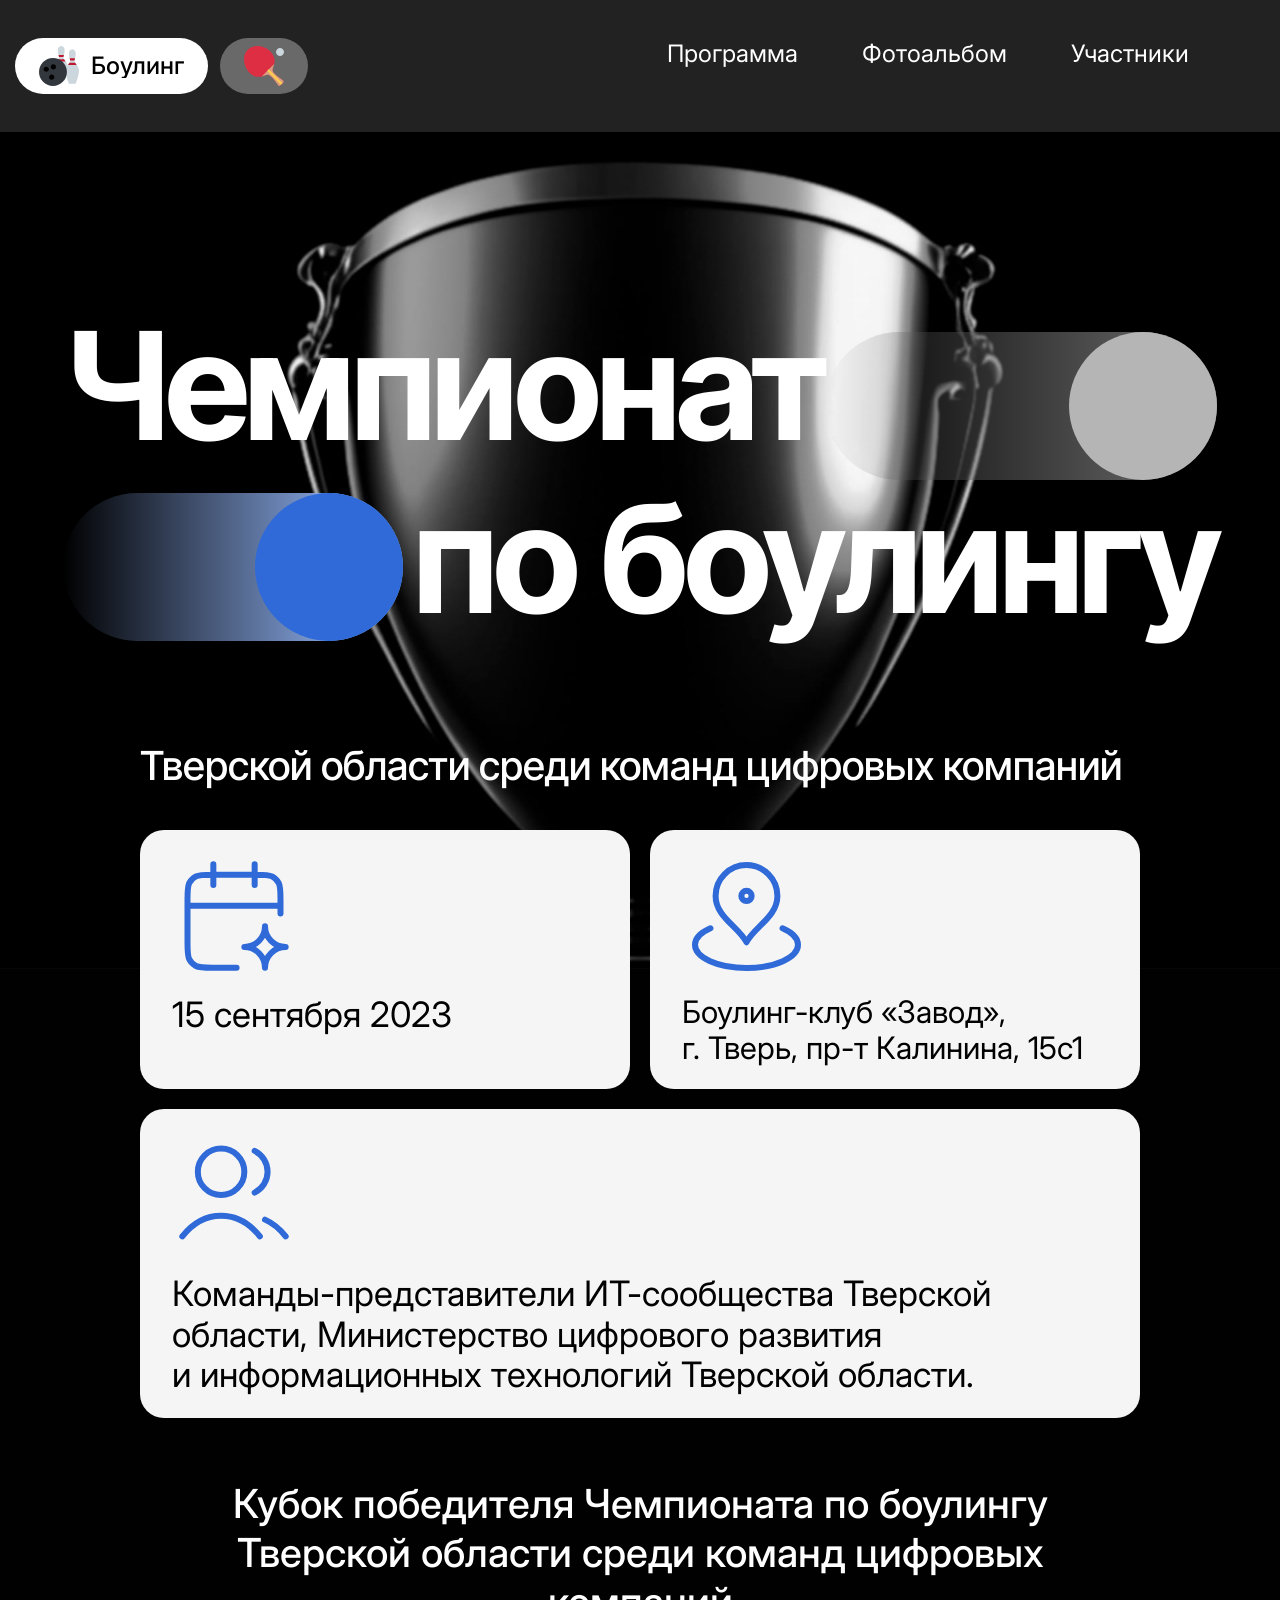
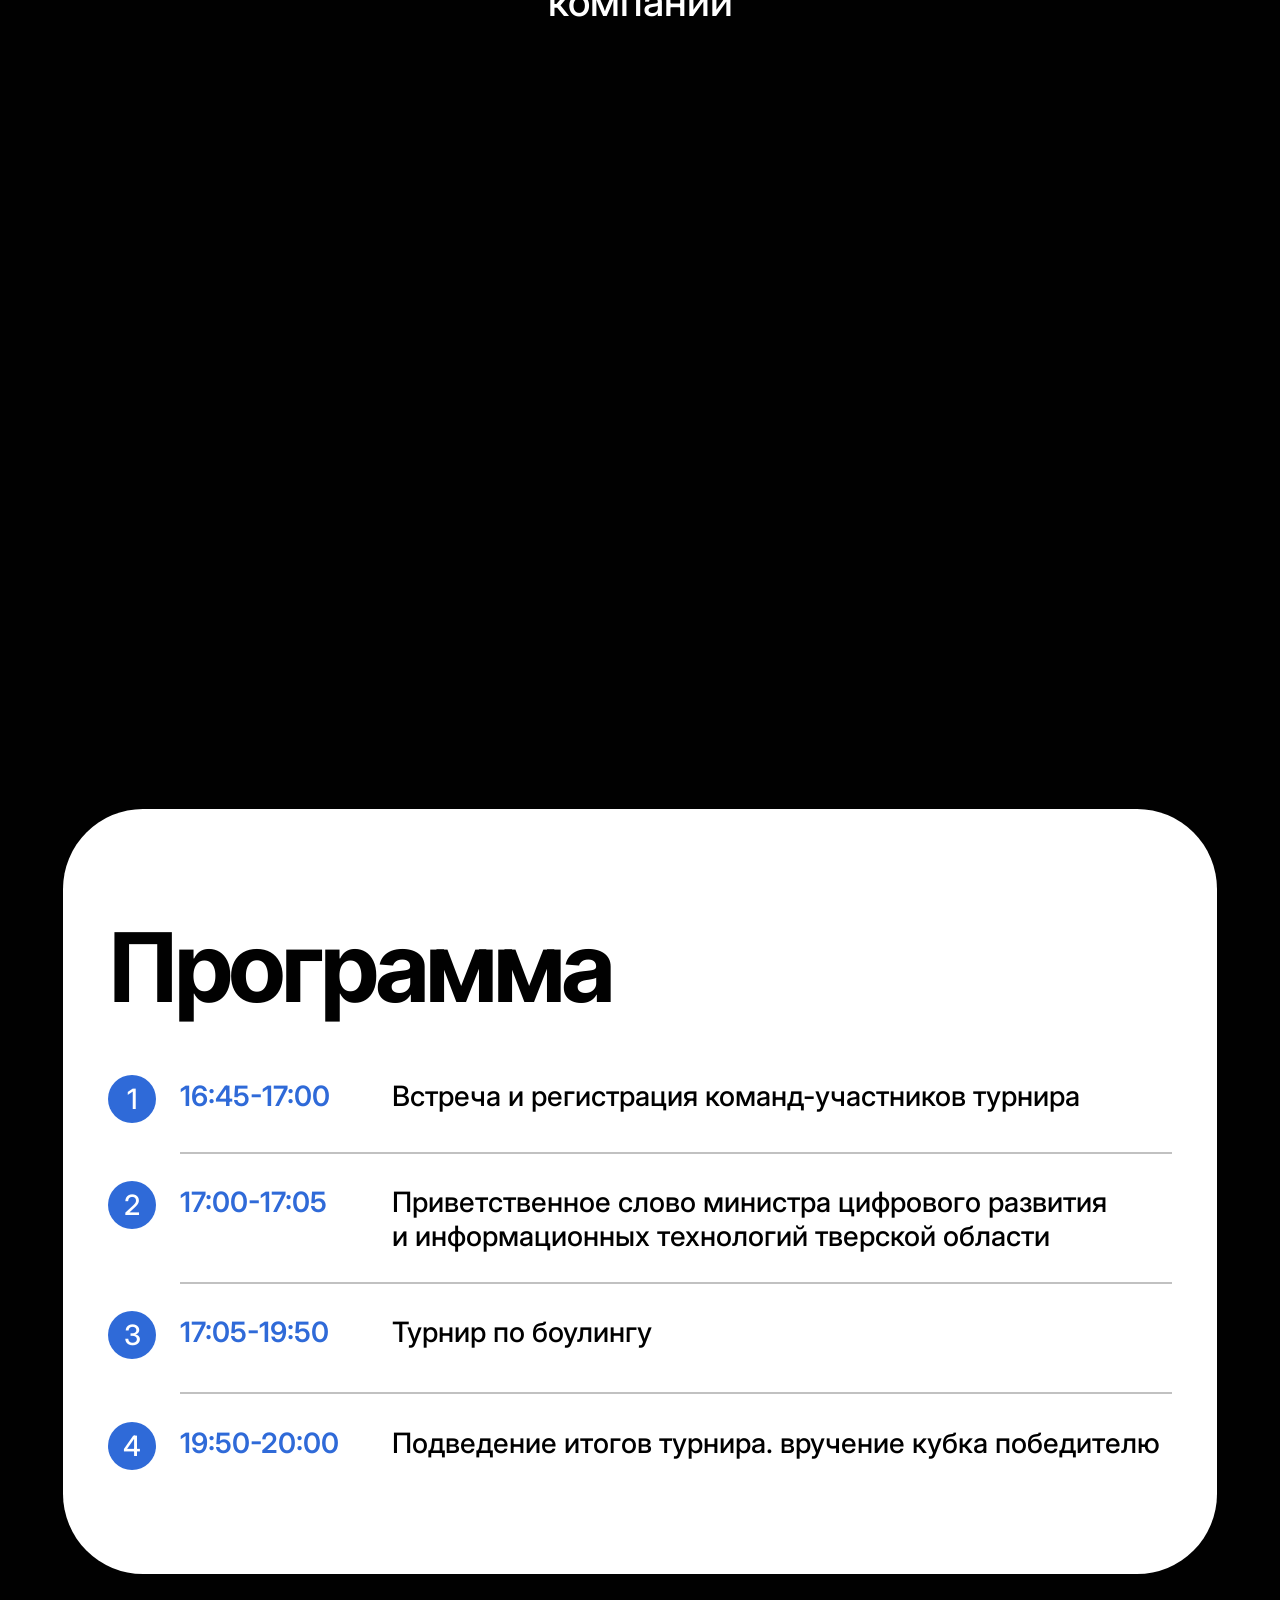
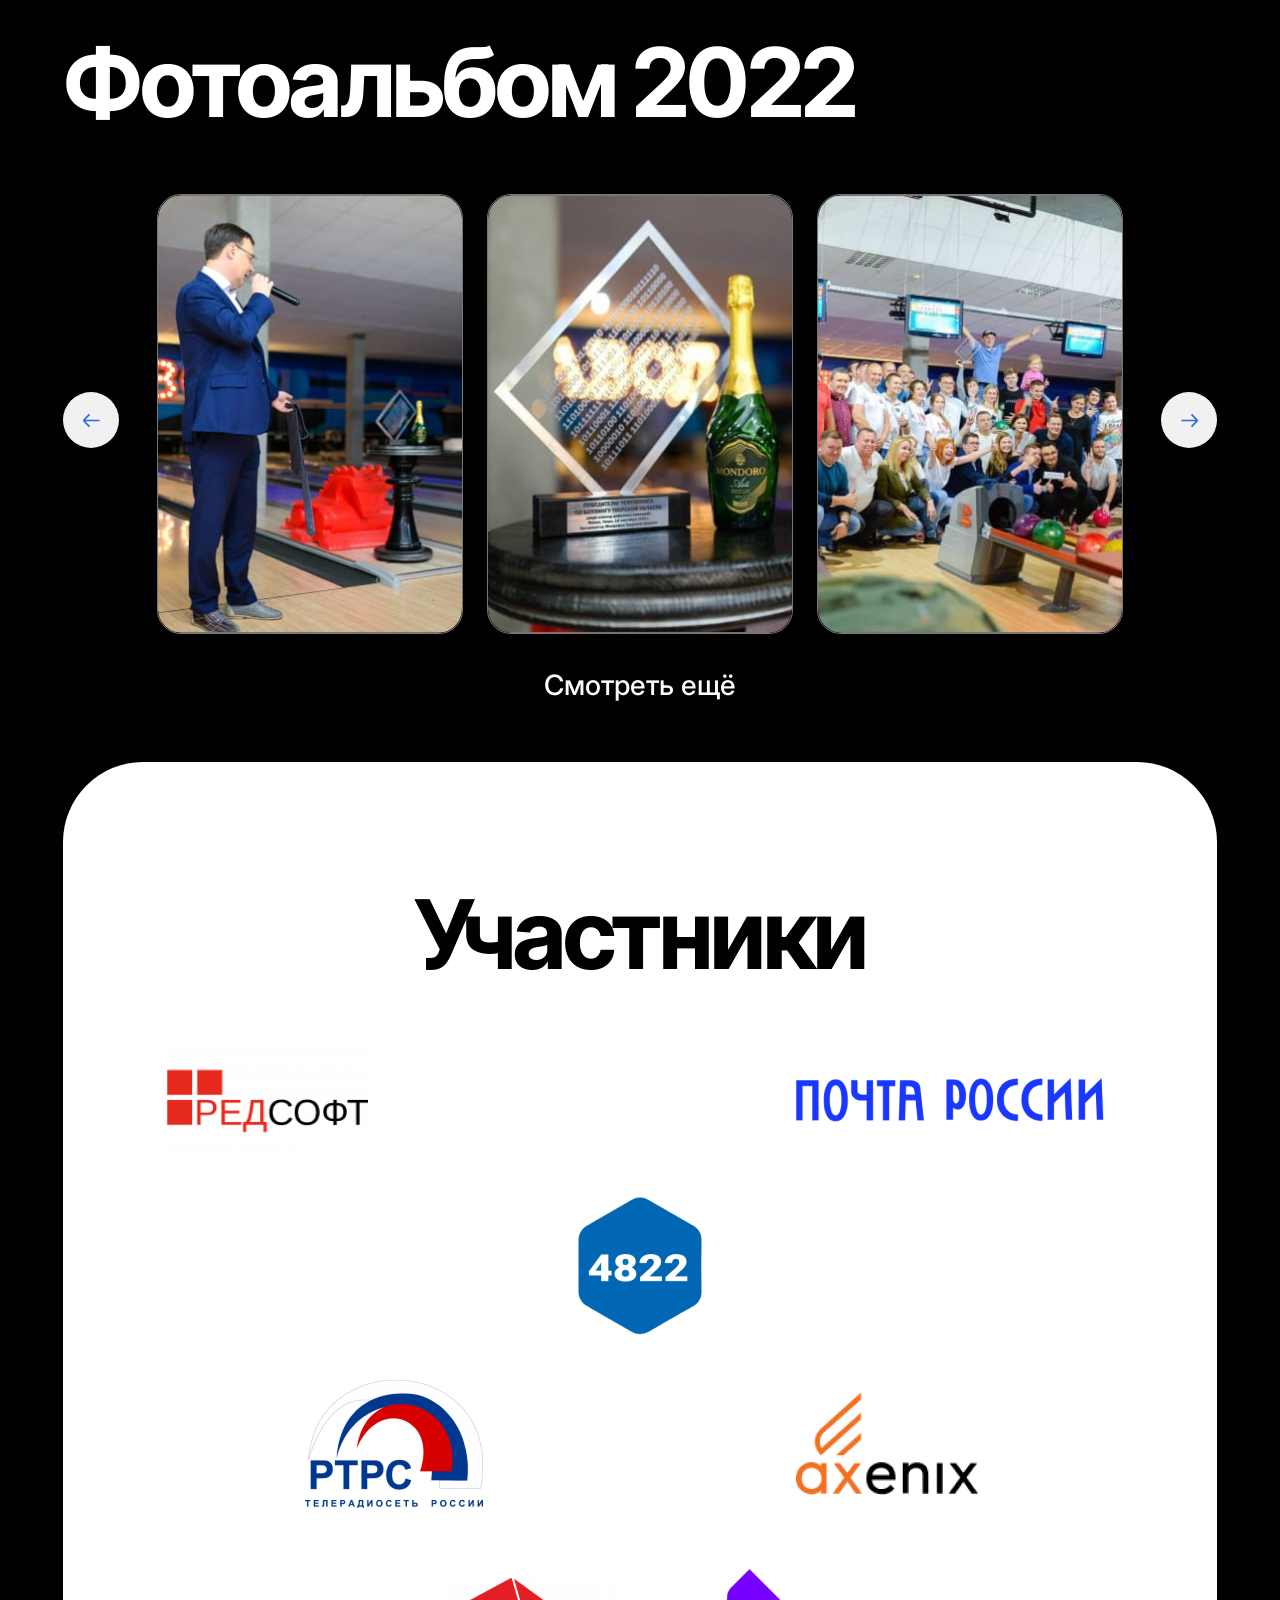
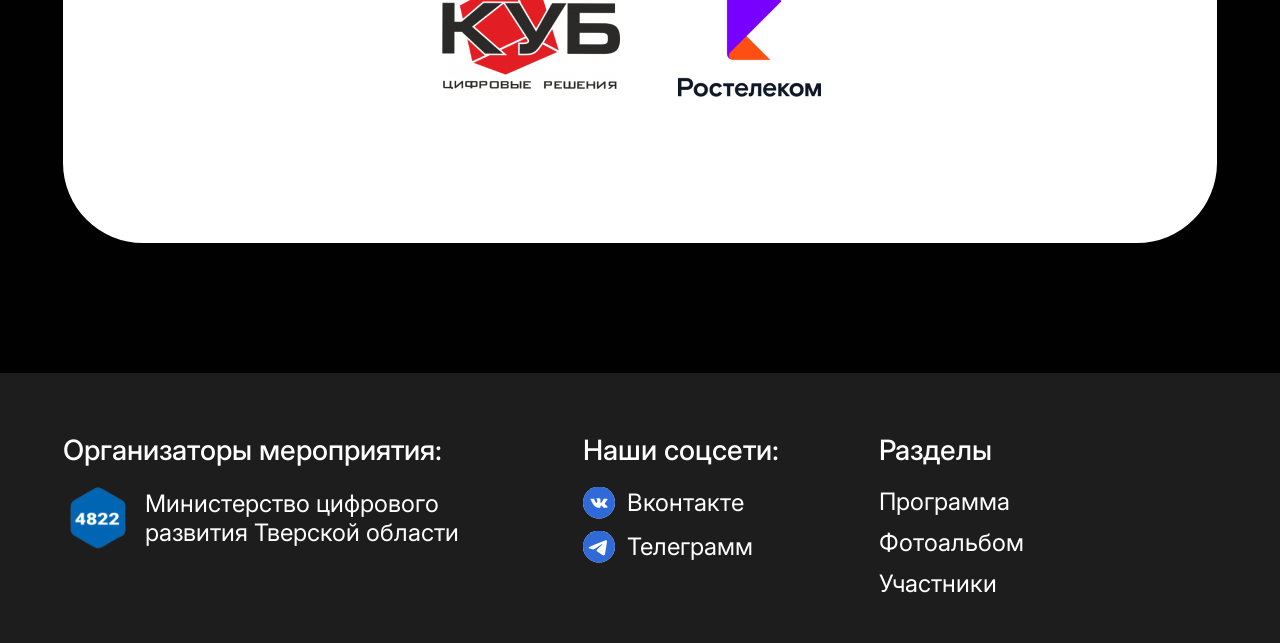
==== commit 9e1a8213: "upload" ====
--- a/app/index.html
+++ b/app/index.html
@@ -1,4 +1,10 @@
-<!DOCTYPE html><html lang="ru" class="page"><head><meta charset="UTF-8"><meta name="viewport" content="width=device-width,initial-scale=1"><!-- <link rel="shortcut icon" href="favicon.ico" type="image/x-icon"> --><meta http-equiv="X-UA-Compatible" content="ie=edge"><meta name="theme-color" content="#111111"><title>Соревнования</title><link rel="preconnect" href="https://fonts.googleapis.com"><link rel="preconnect" href="https://fonts.gstatic.com" crossorigin><link href="https://fonts.googleapis.com/css2?family=Inter+Tight:wght@500;700&family=Inter:wght@300;400;500&display=swap" rel="stylesheet"><link rel="stylesheet" href="css/vendor.css"><link rel="stylesheet" href="css/main.css"></head><body class="page__body"><div class="site-container"><header class="header"><div class="container"><div class="header__row"><div class="header__swicth swicth"><div class="swicth__row"><a href="#bowling" data-value="bowling" class="swicth__item swicth__item--js-active"><img loading="lazy" src="img/svg/bowling.svg" class="swicth__icon" alt=""><div class="swicth__item-container"><div class="swicth__item-title">Боулинг</div></div></a><a href="#tennis" data-value="tennis" class="swicth__item"><img loading="lazy" src="img/svg/tennis.svg" class="swicth__icon" alt=""><div class="swicth__item-container"><div class="swicth__item-title">Теннис</div></div></a></div></div><nav class="header__menu menu"><ul class="menu__list"><li class="menu__item"><a href="#program" class="menu__link">Программа</a></li><li class="menu__item"><a href="#photo" class="menu__link">Фотоальбом</a></li><li class="menu__item"><a href="#members" class="menu__link">Участники</a></li></ul></nav><button class="btn-reset burger" aria-label="Открыть меню" aria-expanded="false" data-burger><span class="burger__line"></span></button></div></div></header><main class="main"><div class="content js-active" data-event="bowling"><div class="hero"><div class="container"><div class="hero__title"><div class="hero__title-line"><div class="hero__title-text">Чемпионат</div><div class="hero__comet hero__comet--type-1 comet comet--grey"><div class="comet__body"></div></div></div><div class="hero__title-line"><div class="hero__comet comet hero__comet--type-2 comet--blue"><div class="comet__body"></div></div><div class="hero__title-text">по боулингу</div></div></div><div class="hero__desc">Тверской области среди команд цифровых компаний</div><div class="hero__tizers tizers"><div class="tizers__row"><div class="tizers__item-container tizers__item-container--w20" data-aos-delay="50"><div class="tizer-item"><div class="tizer-item__image-container"><img loading="lazy" src="img/svg//calendar.svg" class="image" width="" height="" alt=""></div><p class="tizer-item__desc">15 сентября 2023</p></div></div><div class="tizers__item-container tizers__item-container--w30"><div class="tizer-item"><div class="tizer-item__image-container"><img loading="lazy" src="img/svg/location.svg" class="image" width="" height="" alt=""></div><p class="tizer-item__desc">Боулинг-клуб «Завод», г. Тверь, пр-т Калинина, 15с1</p></div></div><div class="tizers__item-container tizers__item-container--w50" data-aos-delay="150"><div class="tizer-item"><div class="tizer-item__image-container"><img loading="lazy" src="img/svg/team.svg" class="image" width="" height="" alt=""></div><p class="tizer-item__desc">Команды-представители ИТ-сообщества Тверской области, Министерство цифрового развития и информационных технологий Тверской области.</p></div></div></div></div></div><img class="hero__bg" src="img/cup.jpg" alt=""></div><div class="award"><div class="container"><div class="award__desc">Кубок победителя Чемпионата по боулингу Тверской области среди команд цифровых компаний</div><div class="award__image"></div></div></div><section class="program" id="program"><div class="container"><div class="section"><h2 class="section__title">Программа</h2><ol class="program__list"><li class="program__item" data-aos-delay="50"><span class="program__time">16:45-17:00</span> Встреча и регистрация команд-участников турнира</li><li class="program__item"><span class="program__time">17:00-17:05</span> Приветственное слово министра цифрового развития и информационных технологий тверской области</li><li class="program__item" data-aos-delay="150"><span class="program__time">17:05-19:50</span> Турнир по боулингу</li><li class="program__item"><span class="program__time">19:50-20:00</span> Подведение итогов турнира. вручение кубка победителю</li></ol></div></div></section><div class="video"><div class="container"><div class="video__desc">Кубок победителя Чемпионата по боулингу<br>Тверской области среди команд цифровых компаний</div><div class="video__container"><video><source src="img/video.mp4" type="video/mp4"></video><div class="video__btn"><svg width="131" height="131" viewBox="0 0 131 131" fill="none" xmlns="http://www.w3.org/2000/svg"><circle cx="65.5" cy="65.5" r="65.5"/><path d="M87.925 64.2595C89.2781 65.0254 89.2781 66.9746 87.925 67.7405L55.7352 85.9609C54.4019 86.7156 52.75 85.7524 52.75 84.2204L52.75 47.7796C52.75 46.2476 54.4019 45.2844 55.7352 46.0391L87.925 64.2595Z"/></svg></div></div></div></div><section class="photos" id="photo"><div class="container"><div class="section__title section__title--white">Фотоальбом 2022</div><!-- Slider main container --><div class="photos__slider-container"><div class="photos__slider"><!-- Additional required wrapper --><div class="photos__swiper-wrapper swiper-wrapper"><!-- Slides --><div class="photos__swiper-slide swiper-slide"><a href="img/photos/1.jpg" data-fslightbox="gallery"><img src="img/photos/1.jpg" alt=""></a></div><div class="photos__swiper-slide swiper-slide"><a href="img/photos/2.jpg" data-fslightbox="gallery"><img src="img/photos/2.jpg" alt=""></a></div><div class="photos__swiper-slide swiper-slide"><a href="img/photos/3.jpg" data-fslightbox="gallery"><img src="img/photos/3.jpg" alt=""></a></div><div class="photos__swiper-slide swiper-slide"><a href="img/photos/4.jpg" data-fslightbox="gallery"><img src="img/photos/4.jpg" alt=""></a></div><div class="photos__swiper-slide swiper-slide"><a href="img/photos/1.jpg" data-fslightbox="gallery"><img src="img/photos/1.jpg" alt=""></a></div></div></div><!-- If we need navigation buttons --><div class="photos__arrow photos__arrow--left swiper-button-prev"><svg class=""><use xlink:href="img/sprite.svg#arrow-left"></use></svg></div><div class="photos__arrow photos__arrow--right swiper-button-next"><svg class=""><use xlink:href="img/sprite.svg#arrow-right"></use></svg></div></div><div class="photos__show-more-container"><a href="#" class="photos__show-more">Смотреть ещё</a></div></div></section><section class="members" id="members"><div class="container"><div class="section"><h2 class="section__title">Участники</h2><div class="members__row members__row--center"><div class="members__item-container members__item-container--w50" data-aos-delay="50"><a href="#" class="members-item"><img src="img/members/1.png" alt=""></a></div><div class="members__item-container members__item-container--w50 members__item-container--flex-end" data-aos-delay="75"><a href="#" class="members-item"><img src="img/members/2.png" alt=""></a></div><div class="members__item-container members__item-container--w100"><a href="#" class="members-item"><img src="img/members/3.png" alt=""></a></div><div class="members__item-container members__item-container--w50 members__item-container--flex-center" data-aos-delay="125"><a href="#" class="members-item"><img src="img/members/4.png" alt=""></a></div><div class="members__item-container members__item-container--w50 members__item-container--flex-center" data-aos-delay="150"><a href="#" class="members-item"><img src="img/members/5.png" alt=""></a></div><div class="members__item-container members__item-container--w50 members__item-container--flex-end" data-aos-delay="175"><a href="#" class="members-item"><img src="img/members/6.png" alt=""></a></div><div class="members__item-container members__item-container--w50"><a href="#" class="members-item"><img src="img/members/7.png" alt=""></a></div></div></div></div></section></div><div class="content" data-event="tennis"><div class="hero"><div class="container"><div class="hero__title"><div class="hero__title-line"><div class="hero__title-text" data-aos-delay="1000">Чемпионат</div><div class="hero__comet hero__comet--type-1 comet comet--grey"><div class="comet__body"></div></div></div><div class="hero__title-line" data-aos-delay="300"><div class="hero__title-text hero__title-text--flex-shirnk-1">по настольному теннису</div></div></div><div class="hero__desc">Тверской области среди команд цифровых компаний</div><div class="hero__tizers tizers"><div class="tizers__row"><div class="tizers__item-container tizers__item-container--w20"><div class="tizer-item"><div class="tizer-item__image-container"><img loading="lazy" src="img/svg//calendar.svg" class="image" width="" height="" alt=""></div><p class="tizer-item__desc">13 сентября 2023</p></div></div><div class="tizers__item-container tizers__item-container--w30"><div class="tizer-item"><div class="tizer-item__image-container"><img loading="lazy" src="img/svg/location.svg" class="image" width="" height="" alt=""></div><p class="tizer-item__desc">Клуб настольного тенниса «Сталекс», г. Тверь, пр-т Калинина, 15/4</p></div></div><div class="tizers__item-container tizers__item-container--w50" data-aos-delay="300"><div class="tizer-item"><div class="tizer-item__image-container"><img loading="lazy" src="img/svg/team.svg" class="image" width="" height="" alt=""></div><p class="tizer-item__desc">Команды-представители ИТ-сообщества Тверской области, Министерство цифрового развития и информационных технологий Тверской области.</p></div></div></div></div></div><img class="hero__bg" src="img/cup.jpg" alt=""></div><div class="award"><div class="container"><div class="award__desc">Кубок победителя Чемпионата по настольному теннису Тверской области среди команд цифровых компаний</div><div class="award__image award__image--current"><img src="img/cup_tennis.png" alt=""></div></div></div><section class="program" id="program"><div class="container"><div class="section"><h2 class="section__title">Программа</h2><ol class="program__list"><li class="program__item"><span class="program__time">16:45-17:00</span> Встреча и регистрация команд-участников турнира</li><li class="program__item"><span class="program__time">17:00-17:05</span> Приветственное слово министра цифрового развития и информационных технологий тверской области</li><li class="program__item"><span class="program__time">17:05-19:50</span> Турнир по настольному теннису</li><li class="program__item"><span class="program__time">19:50-20:00</span> Подведение итогов турнира. вручение кубка победителю</li></ol></div></div></section><!-- <div class="video">
+<!DOCTYPE html><html lang="ru" class="page"><head><meta charset="UTF-8"><meta name="viewport" content="width=device-width,initial-scale=1"><!-- <link rel="shortcut icon" href="favicon.ico" type="image/x-icon"> --><meta http-equiv="X-UA-Compatible" content="ie=edge"><meta name="theme-color" content="#111111"><title>Соревнования</title><link rel="preconnect" href="https://fonts.googleapis.com"><link rel="preconnect" href="https://fonts.gstatic.com" crossorigin><link href="https://fonts.googleapis.com/css2?family=Inter+Tight:wght@500;700&family=Inter:wght@300;400;500&display=swap" rel="stylesheet"><link rel="stylesheet" href="css/vendor.css"><link rel="stylesheet" href="css/main.css"></head><body class="page__body"><div class="site-container"><header class="header"><div class="container"><div class="header__row"><div class="header__swicth swicth"><div class="swicth__row"><a href="#bowling" data-value="bowling" class="swicth__item swicth__item--js-active"><img loading="lazy" src="img/svg/bowling.svg" class="swicth__icon" alt=""><div class="swicth__item-container"><div class="swicth__item-title">Боулинг</div></div></a><a href="#tennis" data-value="tennis" class="swicth__item"><img loading="lazy" src="img/svg/tennis.svg" class="swicth__icon" alt=""><div class="swicth__item-container"><div class="swicth__item-title">Теннис</div></div></a></div></div><nav class="header__menu menu"><ul class="menu__list"><li class="menu__item"><a href="#program" class="menu__link">Программа</a></li><li class="menu__item"><a href="#photo" class="menu__link">Фотоальбом</a></li><li class="menu__item"><a href="#members" class="menu__link">Участники</a></li></ul></nav><button class="btn-reset burger" aria-label="Открыть меню" aria-expanded="false" data-burger><span class="burger__line"></span></button></div></div></header><main class="main"><div class="content js-active" data-event="bowling"><div class="hero"><div class="container"><div class="hero__title"><div class="hero__title-line"><div class="hero__title-text">Чемпионат</div><div class="hero__comet hero__comet--type-1 comet comet--grey"><div class="comet__body"></div></div></div><div class="hero__title-line"><div class="hero__comet comet hero__comet--type-2 comet--blue"><div class="comet__body"></div></div><div class="hero__title-text">по боулингу</div></div></div><div class="hero__desc">Тверской области среди команд цифровых компаний</div><div class="hero__tizers tizers"><div class="tizers__row"><div class="tizers__item-container tizers__item-container--w20" data-aos-delay="50"><div class="tizer-item"><div class="tizer-item__image-container"><img loading="lazy" src="img/svg//calendar.svg" class="image" width="" height="" alt=""></div><p class="tizer-item__desc">15 сентября 2023</p></div></div><div class="tizers__item-container tizers__item-container--w30"><div class="tizer-item"><div class="tizer-item__image-container"><img loading="lazy" src="img/svg/location.svg" class="image" width="" height="" alt=""></div><p class="tizer-item__desc">Боулинг-клуб «Завод», г. Тверь, пр-т Калинина, 15с1</p></div></div><div class="tizers__item-container tizers__item-container--w50" data-aos-delay="150"><div class="tizer-item"><div class="tizer-item__image-container"><img loading="lazy" src="img/svg/team.svg" class="image" width="" height="" alt=""></div><p class="tizer-item__desc">Команды-представители ИТ-сообщества Тверской области, Министерство цифрового развития и информационных технологий Тверской области.</p></div></div></div></div></div><img class="hero__bg" src="img/cup.jpg" alt=""></div><div class="award"><div class="container"><div class="award__desc">Кубок победителя Чемпионата по боулингу Тверской области среди команд цифровых компаний</div><div class="video__container"><video><source src="img/video.mp4" type="video/mp4"></video><!-- <div class="video__btn">
+                  <svg width="131" height="131" viewBox="0 0 131 131" fill="none" xmlns="http://www.w3.org/2000/svg">
+                    <circle cx="65.5" cy="65.5" r="65.5" />
+                    <path d="M87.925 64.2595C89.2781 65.0254 89.2781 66.9746 87.925 67.7405L55.7352 85.9609C54.4019 86.7156 52.75 85.7524 52.75 84.2204L52.75 47.7796C52.75 46.2476 54.4019 45.2844 55.7352 46.0391L87.925 64.2595Z" />
+                  </svg>
+
+                </div> --></div></div></div><section class="program" id="program"><div class="container"><div class="section"><h2 class="section__title">Программа</h2><ol class="program__list"><li class="program__item" data-aos-delay="50"><span class="program__time">16:45-17:00</span> Встреча и регистрация команд-участников турнира</li><li class="program__item"><span class="program__time">17:00-17:05</span> Приветственное слово министра цифрового развития и информационных технологий тверской области</li><li class="program__item" data-aos-delay="150"><span class="program__time">17:05-19:50</span> Турнир по боулингу</li><li class="program__item"><span class="program__time">19:50-20:00</span> Подведение итогов турнира. вручение кубка победителю</li></ol></div></div></section><!-- <div class="video">
             <div class="container">
               <div class="video__desc">
                 Кубок победителя Чемпионата по боулингу <br>
@@ -17,4 +23,23 @@
                 </div>
               </div>
             </div>
-          </div> --><section class="photos" id="photo"><div class="container"><div class="section__title section__title--white">Фотоальбом <b>2023</b></div><!-- Slider main container --><div class="photos__slider-container"><div class="photos__slider"><!-- Additional required wrapper --><div class="photos__swiper-wrapper swiper-wrapper"><!-- Slides --><div class="photos__swiper-slide swiper-slide"><a href="img/tennis/1.jpg" data-fslightbox="gallery2"><img src="img/tennis/1.jpg" alt=""></a></div><div class="photos__swiper-slide swiper-slide"><a href="img/tennis/2.jpg" data-fslightbox="gallery2"><img src="img/tennis/2.jpg" alt=""></a></div><div class="photos__swiper-slide swiper-slide"><a href="img/tennis/3.jpg" data-fslightbox="gallery2"><img src="img/tennis/3.jpg" alt=""></a></div><div class="photos__swiper-slide swiper-slide"><a href="img/tennis/4.jpg" data-fslightbox="gallery2"><img src="img/tennis/4.jpg" alt=""></a></div><div class="photos__swiper-slide swiper-slide"><a href="img/tennis/5.jpg" data-fslightbox="gallery2"><img src="img/tennis/5.jpg" alt=""></a></div><div class="photos__swiper-slide swiper-slide"><a href="img/tennis/6.jpg" data-fslightbox="gallery2"><img src="img/tennis/6.jpg" alt=""></a></div><div class="photos__swiper-slide swiper-slide"><a href="img/tennis/7.jpg" data-fslightbox="gallery2"><img src="img/tennis/7.jpg" alt=""></a></div><div class="photos__swiper-slide swiper-slide"><a href="img/tennis/8.jpg" data-fslightbox="gallery2"><img src="img/tennis/8.jpg" alt=""></a></div></div></div><!-- If we need navigation buttons --><div class="photos__arrow photos__arrow--left swiper-button-prev"><svg class=""><use xlink:href="img/sprite.svg#arrow-left"></use></svg></div><div class="photos__arrow photos__arrow--right swiper-button-next"><svg class=""><use xlink:href="img/sprite.svg#arrow-right"></use></svg></div></div><div class="photos__show-more-container"><a href="#" class="photos__show-more">Смотреть ещё</a></div></div></section><section class="members" id="members"><div class="container"><div class="section"><h2 class="section__title">Участники</h2><div class="members__row members__row--center"><div class="members__item-container members__item-container--w33 members__item-container--order--5"><a href="#" class="members-item"><img src="img/members/8.png" alt=""></a></div><div class="members__item-container members__item-container--w50 members__item-container--order--2"><a href="#" class="members-item"><img src="img/members/1.png" alt=""></a></div><div class="members__item-container members__item-container--w33 members__item-container--order--4"><a href="#" class="members-item"><img src="img/members/2.png" alt=""></a></div><div class="members__item-container members__item-container--order--3 members__item-container--flex-end"><a href="https://vk.com/digital4822" target="_blank" class="members-item"><img src="img/members/3.png" alt=""></a></div><div class="members__item-container members__item-container--type-2 members__item-container--type-2-flex-start"><a href="#" class="members-item"><img src="img/members/5.png" alt=""></a></div><div class="members__item-container members__item-container--type-2 members__item-container--w100 members__item-container--order-5"><a href="#" class="members-item"><img src="img/members/6.png" alt=""></a></div><div class="members__item-container members__item-container--type-2 members__item-container--type-2-flex-end"><a href="#" class="members-item"><img src="img/members/7.png" alt=""></a></div><div class="members__item-container members__item-container--type-2 members__item-container--w50 members__item-container--order--1"><a href="#" class="members-item"><img src="img/members/4.png" alt=""></a></div></div></div></div></section><div class="winners"><div class="container"><div class="winners__row"><div class="winners__desc">Победитель чемпионата по настольному теннису 2023 — Российская телевизионная и радиовещательная сеть</div><img src="img/winners.png" alt=""></div></div></div></div></main><footer class="footer"><div class="container"><div class="footer__content"><div class="footer__row"><div class="footer__item-container"><div class="footer__title">Организаторы мероприятия:</div><ul class="footer__list"><li class="footer__item"><a href="https://vk.com/digital4822" class="footer__link"><img class="footer__partners" src="img/members/3.png" alt=""> Министерство цифрового развития Тверской области</a></li><li data-event="tennis" class="footer__item is-hidden"><a href="#" class="footer__link"><img class="footer__partners" src="img/members/9.png" alt=""> Профсоюз работников связи России</a></li></ul></div><div class="footer__item-container"><div class="footer__title">Наши соцсети:</div><ul class="footer__list"><li class="footer__item"><a href="#" target="_blank" class="footer__link"><img class="footer__social" src="img/svg/vk.svg" alt=""> Вконтакте</a></li><li class="footer__item"><a href="#" target="_blank" class="footer__link"><img class="footer__social" src="img/svg/teleg.svg" alt=""> Телеграмм</a></li></ul></div><div class="footer__item-container"><div class="footer__title">Разделы</div><ul class="footer__list"><li class="footer__item"><a href="#program" target="_blank" class="footer__link">Программа</a></li><li class="footer__item"><a href="#photo" class="footer__link">Фотоальбом</a></li><li class="footer__item"><a href="#members" target="_blank" class="footer__link">Участники</a></li></ul></div></div></div></div></footer><script src="js/main.js"></script></div></body></html>+          </div> --><section class="photos" id="photo"><div class="container"><div class="section__title section__title--white">Фотоальбом 2022</div><!-- Slider main container --><div class="photos__slider-container"><div class="photos__slider"><!-- Additional required wrapper --><div class="photos__swiper-wrapper swiper-wrapper"><!-- Slides --><div class="photos__swiper-slide swiper-slide"><a href="img/photos/1.jpg" data-fslightbox="gallery"><img src="img/photos/1.jpg" alt=""></a></div><div class="photos__swiper-slide swiper-slide"><a href="img/photos/2.jpg" data-fslightbox="gallery"><img src="img/photos/2.jpg" alt=""></a></div><div class="photos__swiper-slide swiper-slide"><a href="img/photos/3.jpg" data-fslightbox="gallery"><img src="img/photos/3.jpg" alt=""></a></div><div class="photos__swiper-slide swiper-slide"><a href="img/photos/4.jpg" data-fslightbox="gallery"><img src="img/photos/4.jpg" alt=""></a></div><div class="photos__swiper-slide swiper-slide"><a href="img/photos/1.jpg" data-fslightbox="gallery"><img src="img/photos/1.jpg" alt=""></a></div></div></div><!-- If we need navigation buttons --><div class="photos__arrow photos__arrow--left swiper-button-prev"><svg class=""><use xlink:href="img/sprite.svg#arrow-left"></use></svg></div><div class="photos__arrow photos__arrow--right swiper-button-next"><svg class=""><use xlink:href="img/sprite.svg#arrow-right"></use></svg></div></div><div class="photos__show-more-container"><a href="#" class="photos__show-more">Смотреть ещё</a></div></div></section><section class="members" id="members"><div class="container"><div class="section"><h2 class="section__title">Участники</h2><div class="members__row members__row--center"><div class="members__item-container members__item-container--w50" data-aos-delay="50"><a href="#" class="members-item"><img src="img/members/1.png" alt=""></a></div><div class="members__item-container members__item-container--w50 members__item-container--flex-end" data-aos-delay="75"><a href="#" class="members-item"><img src="img/members/2.png" alt=""></a></div><div class="members__item-container members__item-container--w100"><a href="#" class="members-item"><img src="img/members/3.png" alt=""></a></div><div class="members__item-container members__item-container--w50 members__item-container--flex-center" data-aos-delay="125"><a href="#" class="members-item"><img src="img/members/4.png" alt=""></a></div><div class="members__item-container members__item-container--w50 members__item-container--flex-center" data-aos-delay="150"><a href="#" class="members-item"><img src="img/members/5.png" alt=""></a></div><div class="members__item-container members__item-container--w50 members__item-container--flex-end" data-aos-delay="175"><a href="#" class="members-item"><img src="img/members/6.png" alt=""></a></div><div class="members__item-container members__item-container--w50"><a href="#" class="members-item"><img src="img/members/7.png" alt=""></a></div></div></div></div></section></div><div class="content" data-event="tennis"><div class="hero"><div class="container"><div class="hero__title"><div class="hero__title-line"><div class="hero__title-text" data-aos-delay="1000">Чемпионат</div><div class="hero__comet hero__comet--type-1 comet comet--grey"><div class="comet__body"></div></div></div><div class="hero__title-line" data-aos-delay="300"><div class="hero__title-text hero__title-text--flex-shirnk-1">по настольному теннису</div></div></div><div class="hero__desc">Тверской области среди команд цифровых компаний</div><div class="hero__tizers tizers"><div class="tizers__row"><div class="tizers__item-container tizers__item-container--w20"><div class="tizer-item"><div class="tizer-item__image-container"><img loading="lazy" src="img/svg//calendar.svg" class="image" width="" height="" alt=""></div><p class="tizer-item__desc">13 сентября 2023</p></div></div><div class="tizers__item-container tizers__item-container--w30"><div class="tizer-item"><div class="tizer-item__image-container"><img loading="lazy" src="img/svg/location.svg" class="image" width="" height="" alt=""></div><p class="tizer-item__desc">Клуб настольного тенниса «Сталекс», г. Тверь, пр-т Калинина, 15/4</p></div></div><div class="tizers__item-container tizers__item-container--w50" data-aos-delay="300"><div class="tizer-item"><div class="tizer-item__image-container"><img loading="lazy" src="img/svg/team.svg" class="image" width="" height="" alt=""></div><p class="tizer-item__desc">Команды-представители ИТ-сообщества Тверской области, Министерство цифрового развития и информационных технологий Тверской области.</p></div></div></div></div></div><img class="hero__bg" src="img/cup.jpg" alt=""></div><div class="award"><div class="container"><div class="award__desc">Кубок победителя Чемпионата по настольному теннису Тверской области среди команд цифровых компаний</div><div class="award__image award__image--current"><img src="img/cup_tennis.png" alt=""></div></div></div><section class="program" id="program"><div class="container"><div class="section"><h2 class="section__title">Программа</h2><ol class="program__list"><li class="program__item"><span class="program__time">16:45-17:00</span> Встреча и регистрация команд-участников турнира</li><li class="program__item"><span class="program__time">17:00-17:05</span> Приветственное слово министра цифрового развития и информационных технологий тверской области</li><li class="program__item"><span class="program__time">17:05-19:50</span> Турнир по настольному теннису</li><li class="program__item"><span class="program__time">19:50-20:00</span> Подведение итогов турнира. вручение кубка победителю</li></ol></div></div></section><!-- <div class="video">
+            <div class="container">
+              <div class="video__desc">
+                Кубок победителя Чемпионата по боулингу <br>
+                Тверской области среди команд цифровых компаний
+              </div>
+              <div class="video__container">
+                <video>
+                  <source src="img/video.mp4" type="video/mp4">
+                </video>
+                <div class="video__btn">
+                  <svg width="131" height="131" viewBox="0 0 131 131" fill="none" xmlns="http://www.w3.org/2000/svg">
+                    <circle cx="65.5" cy="65.5" r="65.5" />
+                    <path d="M87.925 64.2595C89.2781 65.0254 89.2781 66.9746 87.925 67.7405L55.7352 85.9609C54.4019 86.7156 52.75 85.7524 52.75 84.2204L52.75 47.7796C52.75 46.2476 54.4019 45.2844 55.7352 46.0391L87.925 64.2595Z" />
+                  </svg>
+
+                </div>
+              </div>
+            </div>
+          </div> --><section class="photos" id="photo"><div class="container"><div class="section__title section__title--white">Фотоальбом <b>2023</b></div><!-- Slider main container --><div class="photos__slider-container"><div class="photos__slider"><!-- Additional required wrapper --><div class="photos__swiper-wrapper swiper-wrapper"><!-- Slides --><div class="photos__swiper-slide swiper-slide"><a href="img/tennis/1.jpg" data-fslightbox="gallery2"><img src="img/tennis/1.jpg" alt=""></a></div><div class="photos__swiper-slide swiper-slide"><a href="img/tennis/2.jpg" data-fslightbox="gallery2"><img src="img/tennis/2.jpg" alt=""></a></div><div class="photos__swiper-slide swiper-slide"><a href="img/tennis/3.jpg" data-fslightbox="gallery2"><img src="img/tennis/3.jpg" alt=""></a></div><div class="photos__swiper-slide swiper-slide"><a href="img/tennis/4.jpg" data-fslightbox="gallery2"><img src="img/tennis/4.jpg" alt=""></a></div><div class="photos__swiper-slide swiper-slide"><a href="img/tennis/5.jpg" data-fslightbox="gallery2"><img src="img/tennis/5.jpg" alt=""></a></div><div class="photos__swiper-slide swiper-slide"><a href="img/tennis/6.jpg" data-fslightbox="gallery2"><img src="img/tennis/6.jpg" alt=""></a></div><div class="photos__swiper-slide swiper-slide"><a href="img/tennis/7.jpg" data-fslightbox="gallery2"><img src="img/tennis/7.jpg" alt=""></a></div><div class="photos__swiper-slide swiper-slide"><a href="img/tennis/8.jpg" data-fslightbox="gallery2"><img src="img/tennis/8.jpg" alt=""></a></div></div></div><!-- If we need navigation buttons --><div class="photos__arrow photos__arrow--left swiper-button-prev"><svg class=""><use xlink:href="img/sprite.svg#arrow-left"></use></svg></div><div class="photos__arrow photos__arrow--right swiper-button-next"><svg class=""><use xlink:href="img/sprite.svg#arrow-right"></use></svg></div></div><div class="photos__show-more-container"><a href="#" class="photos__show-more">Смотреть ещё</a></div></div></section><section class="members" id="members"><div class="container"><div class="section"><h2 class="section__title">Участники</h2><div class="members__row members__row--center"><div class="members__item-container members__item-container--w33 members__item-container--order--5"><a href="#" class="members-item"><img src="img/members/8.png" alt=""></a></div><div class="members__item-container members__item-container--w50 members__item-container--order--2"><a href="#" class="members-item"><img src="img/members/1.png" alt=""></a></div><div class="members__item-container members__item-container--w33 members__item-container--order--4"><a href="#" class="members-item"><img src="img/members/2.png" alt=""></a></div><div class="members__item-container members__item-container--order--3 members__item-container--flex-end"><a href="https://vk.com/digital4822" target="_blank" class="members-item"><img src="img/members/3.png" alt=""></a></div><div class="members__item-container members__item-container--type-2 members__item-container--type-2-flex-start"><a href="#" class="members-item"><img src="img/members/5.png" alt=""></a></div><div class="members__item-container members__item-container--type-2 members__item-container--w100 members__item-container--order-5"><a href="#" class="members-item"><img src="img/members/6.png" alt=""></a></div><div class="members__item-container members__item-container--type-2 members__item-container--type-2-flex-end"><a href="#" class="members-item"><img src="img/members/7.png" alt=""></a></div><div class="members__item-container members__item-container--type-2 members__item-container--w50 members__item-container--order--1"><a href="#" class="members-item"><img src="img/members/4.png" alt=""></a></div></div></div></div></section><div class="winners"><div class="container"><div class="winners__row"><div class="winners__desc">Победитель чемпионата по настольному теннису 2023 — Российская телевизионная и радиовещательная сеть</div><img src="img/winners.png" alt=""></div></div></div></div></main><footer class="footer"><div class="container"><div class="footer__content"><div class="footer__row"><div class="footer__item-container"><div class="footer__title">Организаторы мероприятия:</div><ul class="footer__list"><li class="footer__item"><a href="https://vk.com/digital4822" class="footer__link"><img class="footer__partners" src="img/members/3.png" alt=""> Министерство цифрового развития Тверской области</a></li><li data-event="tennis" class="footer__item is-hidden"><a href="#" class="footer__link"><img class="footer__partners" src="img/members/9.png" alt=""> Профсоюз работников связи России</a></li></ul></div><div class="footer__item-container"><div class="footer__title">Наши соцсети:</div><ul class="footer__list"><li class="footer__item"><a href="#" target="_blank" class="footer__link"><img class="footer__social" src="img/svg/vk.svg" alt=""> Вконтакте</a></li><li class="footer__item"><a href="#" target="_blank" class="footer__link"><img class="footer__social" src="img/svg/teleg.svg" alt=""> Телеграмм</a></li></ul></div><div class="footer__item-container"><div class="footer__title">Разделы</div><ul class="footer__list"><li class="footer__item"><a href="#program" target="_blank" class="footer__link footer__link--anch">Программа</a></li><li class="footer__item"><a href="#photo" class="footer__link footer__link--anch">Фотоальбом</a></li><li class="footer__item"><a href="#members" target="_blank" class="footer__link footer__link--anch">Участники</a></li></ul></div></div></div></div></footer><script src="js/main.js"></script></div></body></html>
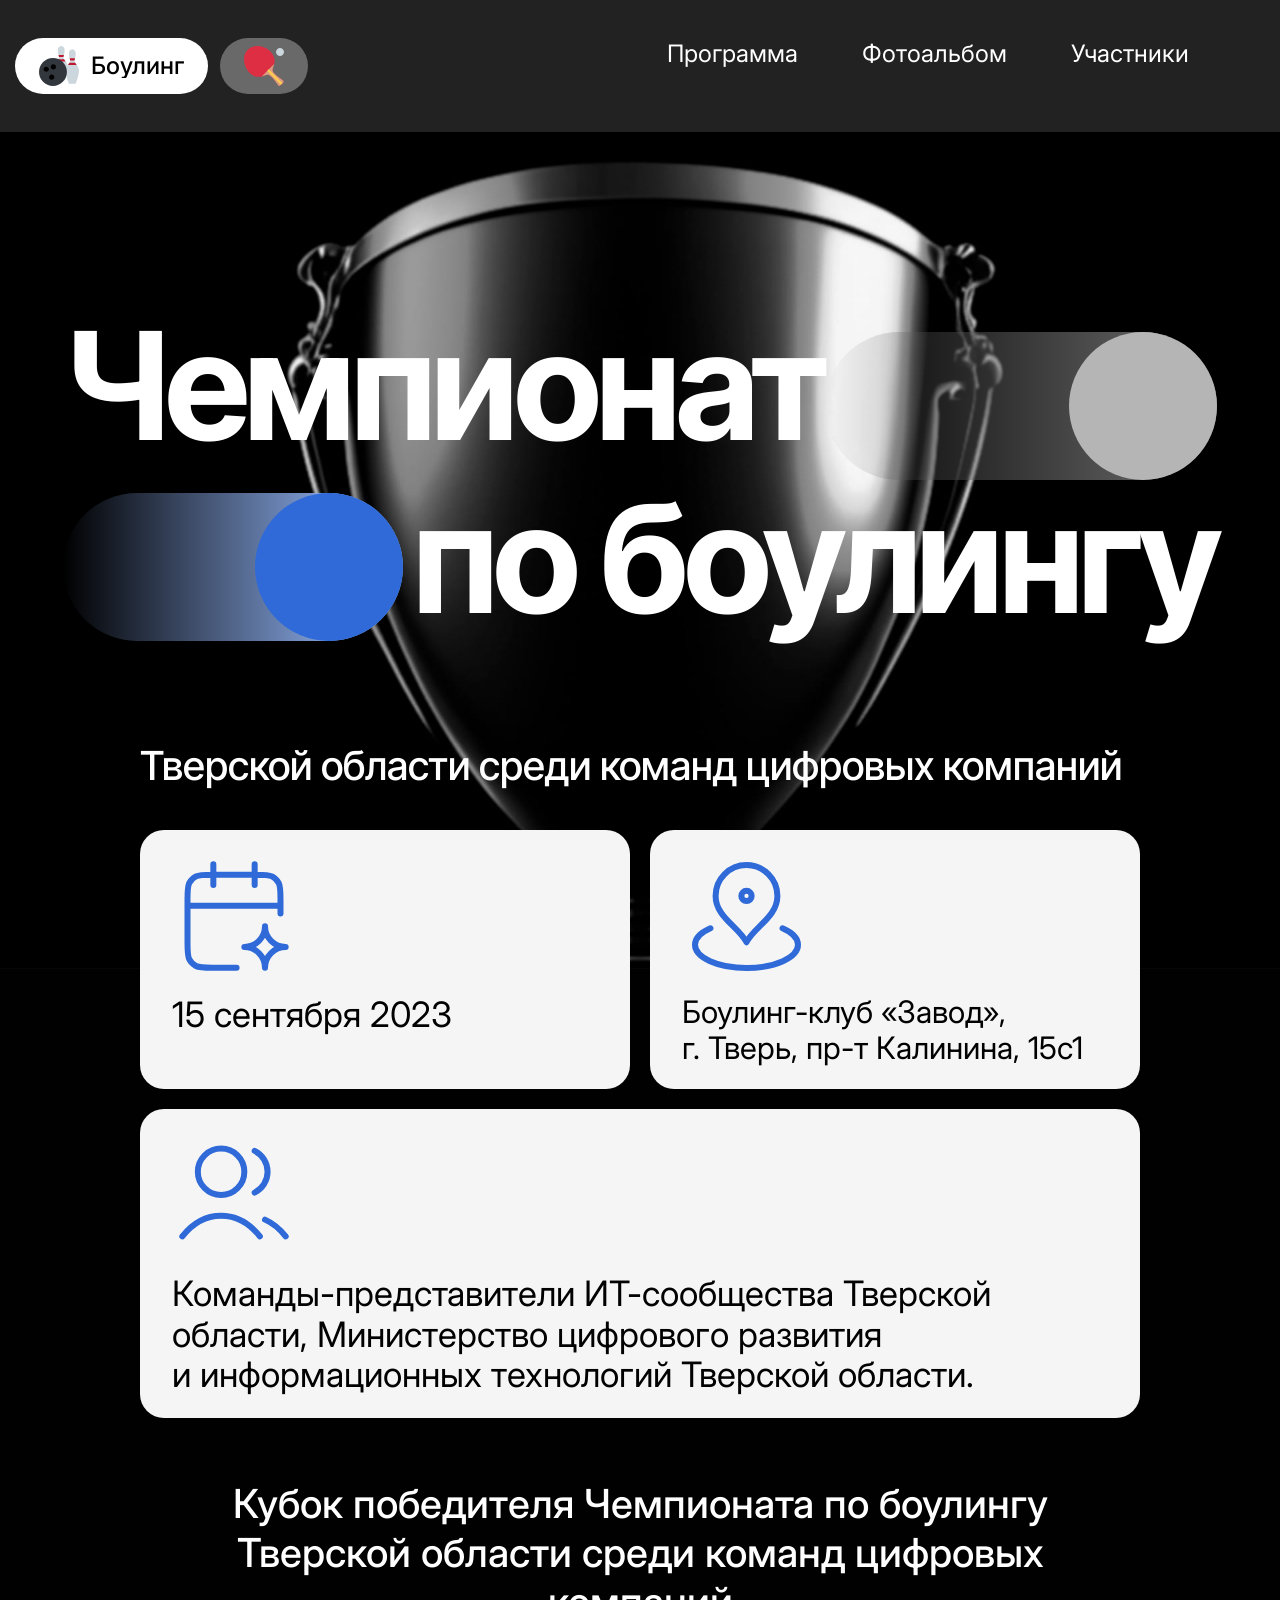
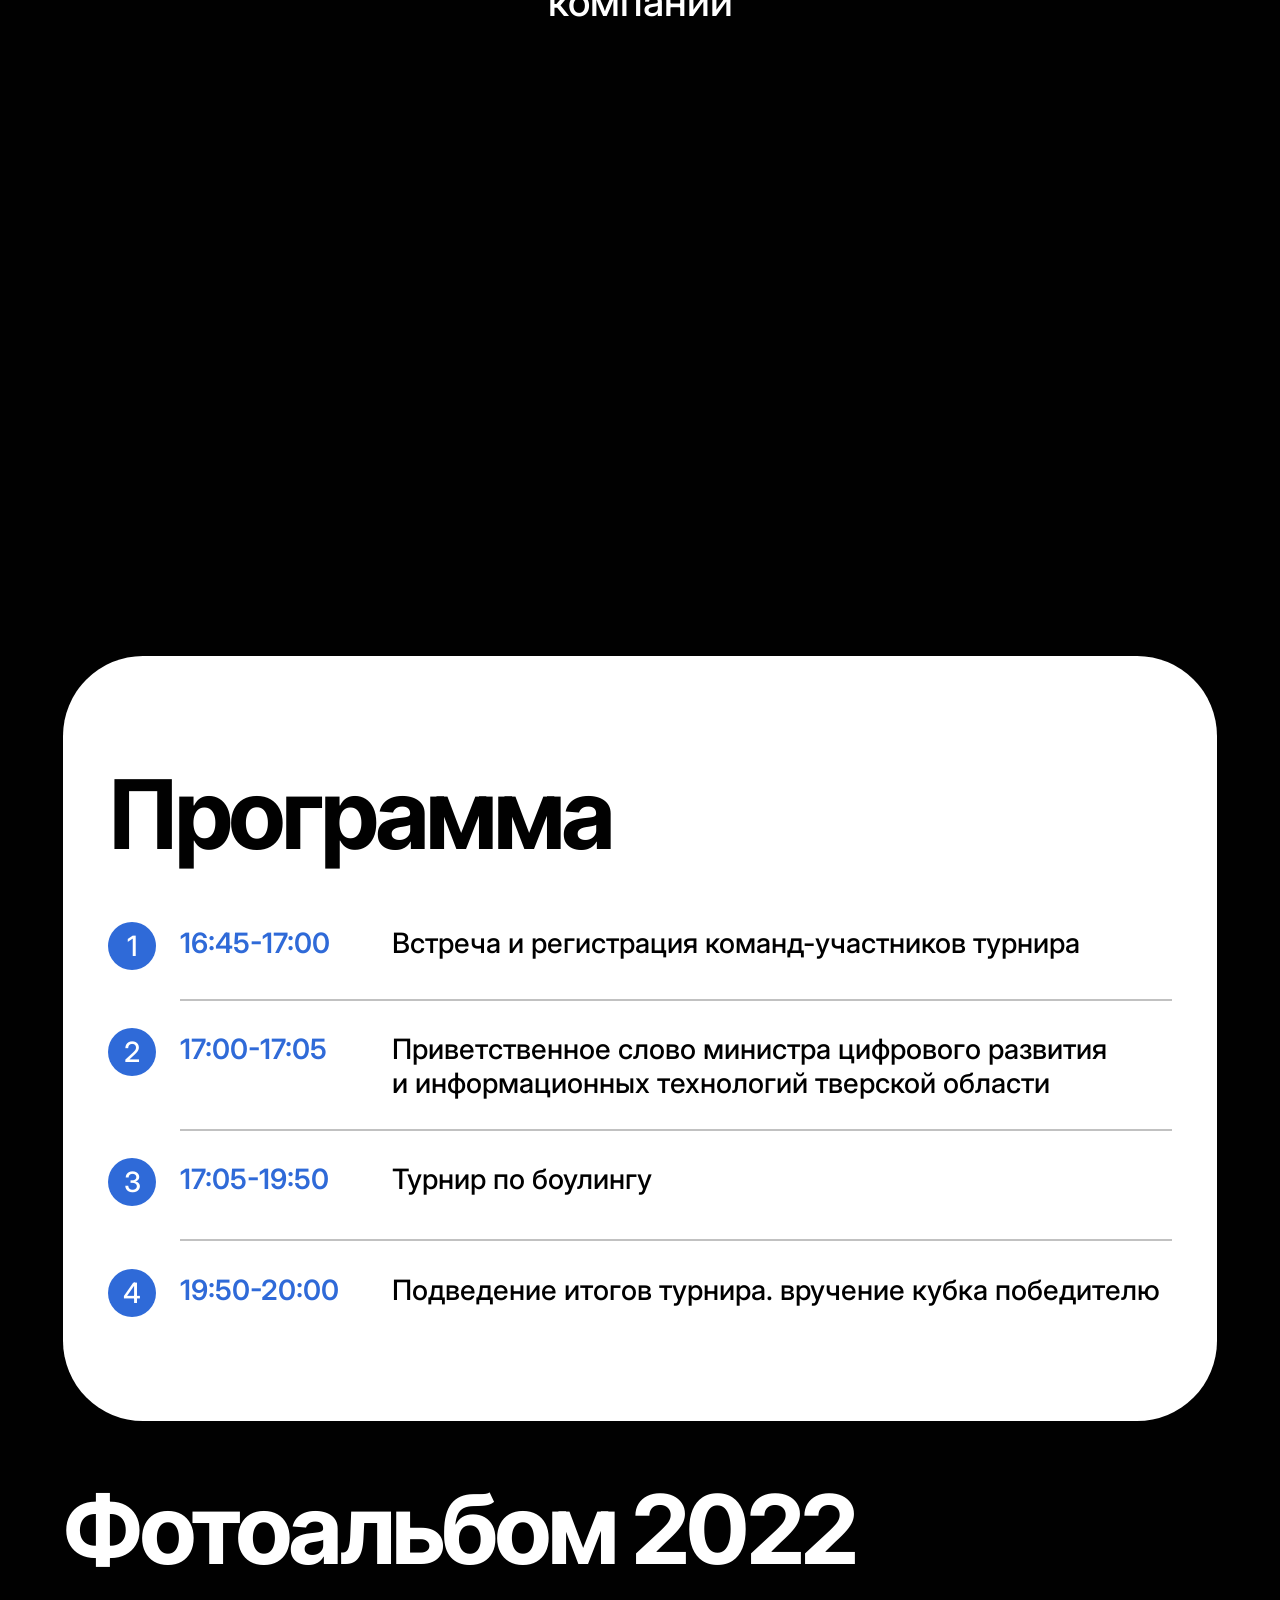
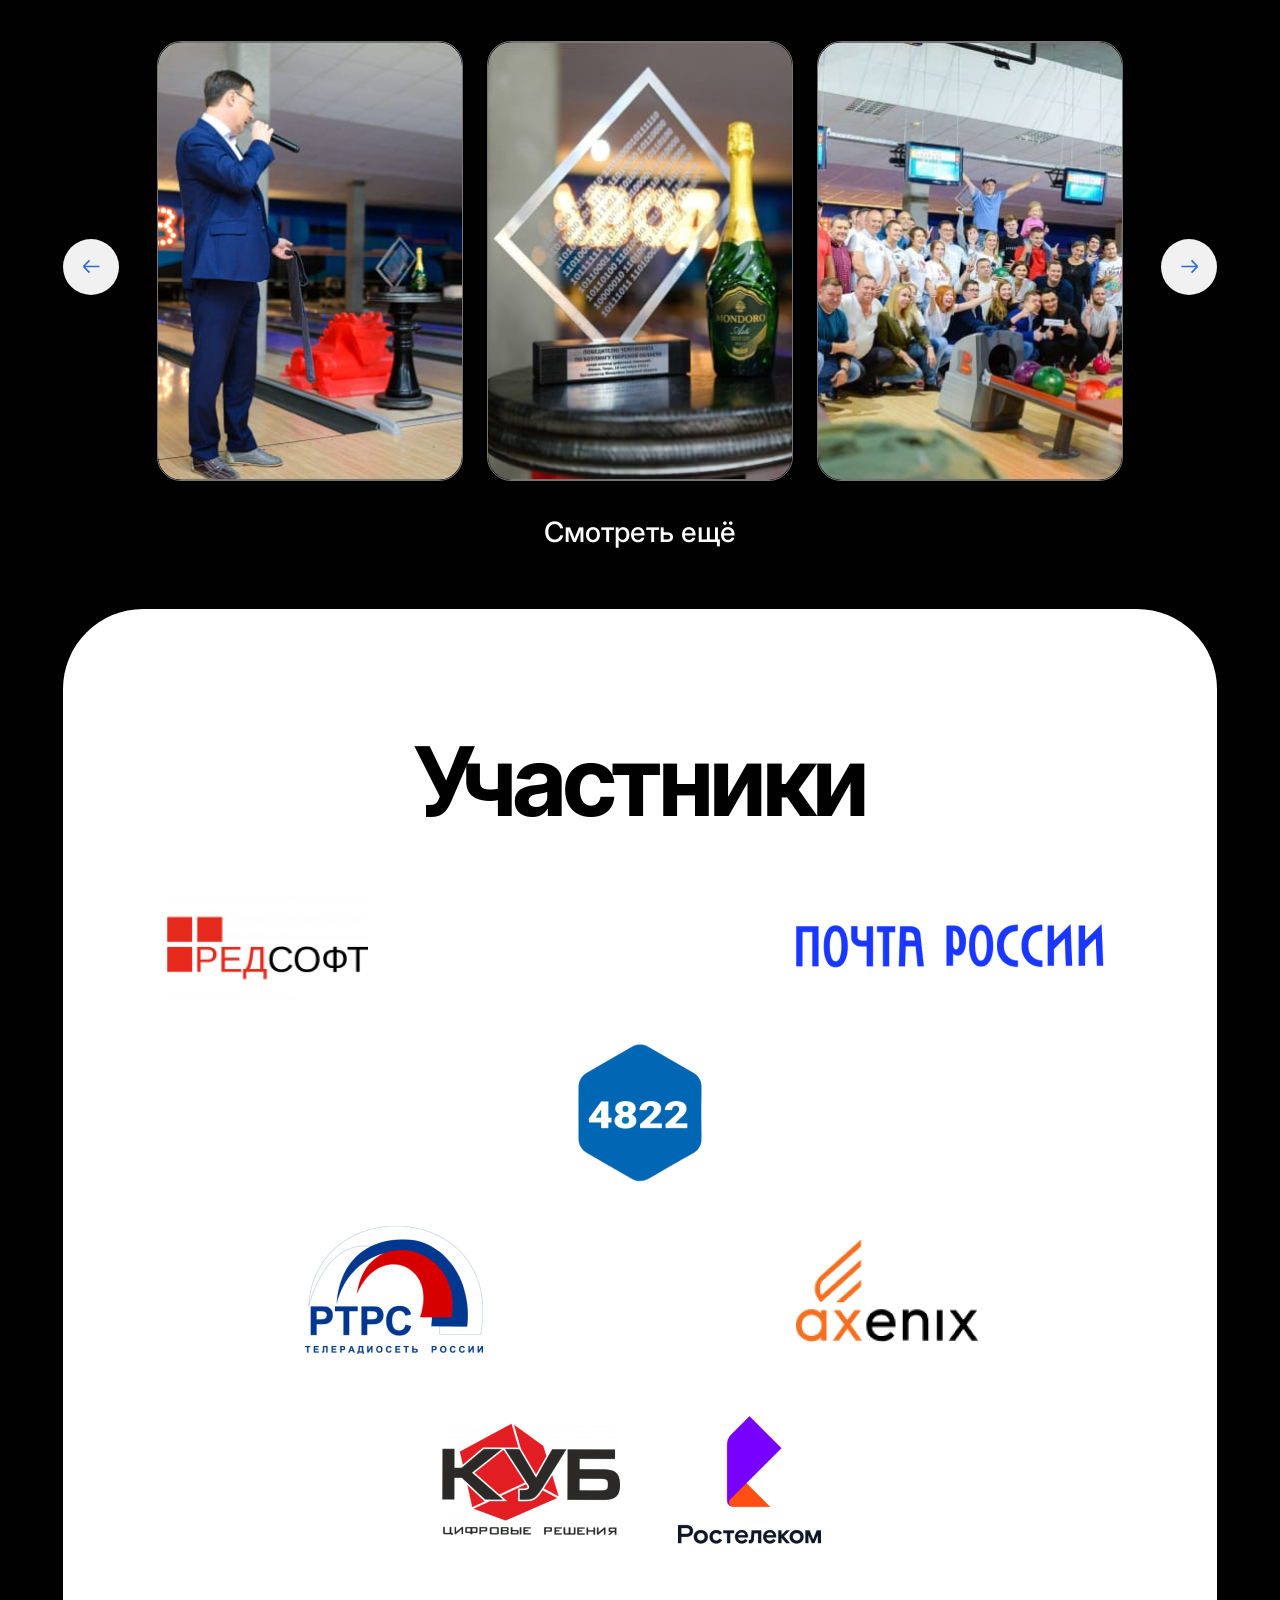
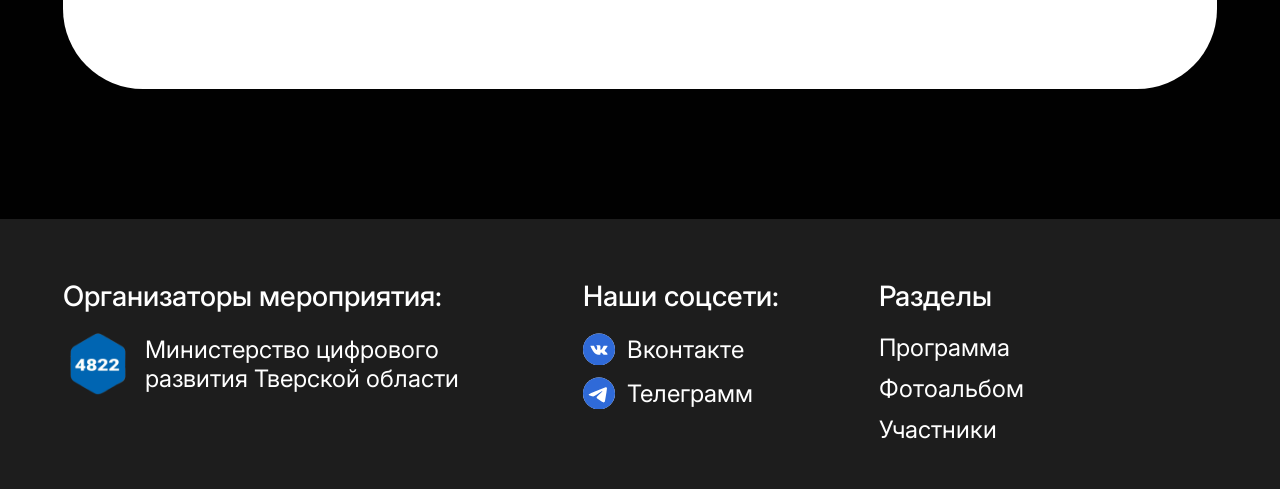
==== commit 89a78484: "upload" ====
--- a/app/index.html
+++ b/app/index.html
@@ -1,4 +1,4 @@
-<!DOCTYPE html><html lang="ru" class="page"><head><meta charset="UTF-8"><meta name="viewport" content="width=device-width,initial-scale=1"><!-- <link rel="shortcut icon" href="favicon.ico" type="image/x-icon"> --><meta http-equiv="X-UA-Compatible" content="ie=edge"><meta name="theme-color" content="#111111"><title>Соревнования</title><link rel="preconnect" href="https://fonts.googleapis.com"><link rel="preconnect" href="https://fonts.gstatic.com" crossorigin><link href="https://fonts.googleapis.com/css2?family=Inter+Tight:wght@500;700&family=Inter:wght@300;400;500&display=swap" rel="stylesheet"><link rel="stylesheet" href="css/vendor.css"><link rel="stylesheet" href="css/main.css"></head><body class="page__body"><div class="site-container"><header class="header"><div class="container"><div class="header__row"><div class="header__swicth swicth"><div class="swicth__row"><a href="#bowling" data-value="bowling" class="swicth__item swicth__item--js-active"><img loading="lazy" src="img/svg/bowling.svg" class="swicth__icon" alt=""><div class="swicth__item-container"><div class="swicth__item-title">Боулинг</div></div></a><a href="#tennis" data-value="tennis" class="swicth__item"><img loading="lazy" src="img/svg/tennis.svg" class="swicth__icon" alt=""><div class="swicth__item-container"><div class="swicth__item-title">Теннис</div></div></a></div></div><nav class="header__menu menu"><ul class="menu__list"><li class="menu__item"><a href="#program" class="menu__link">Программа</a></li><li class="menu__item"><a href="#photo" class="menu__link">Фотоальбом</a></li><li class="menu__item"><a href="#members" class="menu__link">Участники</a></li></ul></nav><button class="btn-reset burger" aria-label="Открыть меню" aria-expanded="false" data-burger><span class="burger__line"></span></button></div></div></header><main class="main"><div class="content js-active" data-event="bowling"><div class="hero"><div class="container"><div class="hero__title"><div class="hero__title-line"><div class="hero__title-text">Чемпионат</div><div class="hero__comet hero__comet--type-1 comet comet--grey"><div class="comet__body"></div></div></div><div class="hero__title-line"><div class="hero__comet comet hero__comet--type-2 comet--blue"><div class="comet__body"></div></div><div class="hero__title-text">по боулингу</div></div></div><div class="hero__desc">Тверской области среди команд цифровых компаний</div><div class="hero__tizers tizers"><div class="tizers__row"><div class="tizers__item-container tizers__item-container--w20" data-aos-delay="50"><div class="tizer-item"><div class="tizer-item__image-container"><img loading="lazy" src="img/svg//calendar.svg" class="image" width="" height="" alt=""></div><p class="tizer-item__desc">15 сентября 2023</p></div></div><div class="tizers__item-container tizers__item-container--w30"><div class="tizer-item"><div class="tizer-item__image-container"><img loading="lazy" src="img/svg/location.svg" class="image" width="" height="" alt=""></div><p class="tizer-item__desc">Боулинг-клуб «Завод», г. Тверь, пр-т Калинина, 15с1</p></div></div><div class="tizers__item-container tizers__item-container--w50" data-aos-delay="150"><div class="tizer-item"><div class="tizer-item__image-container"><img loading="lazy" src="img/svg/team.svg" class="image" width="" height="" alt=""></div><p class="tizer-item__desc">Команды-представители ИТ-сообщества Тверской области, Министерство цифрового развития и информационных технологий Тверской области.</p></div></div></div></div></div><img class="hero__bg" src="img/cup.jpg" alt=""></div><div class="award"><div class="container"><div class="award__desc">Кубок победителя Чемпионата по боулингу Тверской области среди команд цифровых компаний</div><div class="video__container"><video><source src="img/video.mp4" type="video/mp4"></video><!-- <div class="video__btn">
+<!DOCTYPE html><html lang="ru" class="page"><head><meta charset="UTF-8"><meta name="viewport" content="width=device-width,initial-scale=1"><!-- <link rel="shortcut icon" href="favicon.ico" type="image/x-icon"> --><meta http-equiv="X-UA-Compatible" content="ie=edge"><meta name="theme-color" content="#111111"><title>Соревнования</title><link rel="preconnect" href="https://fonts.googleapis.com"><link rel="preconnect" href="https://fonts.gstatic.com" crossorigin><link href="https://fonts.googleapis.com/css2?family=Inter+Tight:wght@500;700&family=Inter:wght@300;400;500&display=swap" rel="stylesheet"><link rel="stylesheet" href="css/vendor.css"><link rel="stylesheet" href="css/main.css"></head><body class="page__body"><div class="site-container"><header class="header"><div class="container"><div class="header__row"><div class="header__swicth swicth"><div class="swicth__row"><a href="#bowling" data-value="bowling" class="swicth__item swicth__item--js-active"><img loading="lazy" src="img/svg/bowling.svg" class="swicth__icon" alt=""><div class="swicth__item-container"><div class="swicth__item-title">Боулинг</div></div></a><a href="#tennis" data-value="tennis" class="swicth__item"><img loading="lazy" src="img/svg/tennis.svg" class="swicth__icon" alt=""><div class="swicth__item-container"><div class="swicth__item-title">Теннис</div></div></a></div></div><nav class="header__menu menu"><ul class="menu__list"><li class="menu__item"><a href="#program" class="menu__link">Программа</a></li><li class="menu__item"><a href="#photo" class="menu__link">Фотоальбом</a></li><li class="menu__item"><a href="#members" class="menu__link">Участники</a></li></ul></nav><button class="btn-reset burger" aria-label="Открыть меню" aria-expanded="false" data-burger><span class="burger__line"></span></button></div></div></header><main class="main"><div class="content js-active" data-event="bowling"><div class="hero"><div class="container"><div class="hero__title"><div class="hero__title-line"><div class="hero__title-text">Чемпионат</div><div class="hero__comet hero__comet--type-1 comet comet--grey"><div class="comet__body"></div></div></div><div class="hero__title-line"><div class="hero__comet comet hero__comet--type-2 comet--blue"><div class="comet__body"></div></div><div class="hero__title-text">по боулингу</div></div></div><div class="hero__desc">Тверской области среди команд цифровых компаний</div><div class="hero__tizers tizers"><div class="tizers__row"><div class="tizers__item-container tizers__item-container--w20" data-aos-delay="50"><div class="tizer-item"><div class="tizer-item__image-container"><img loading="lazy" src="img/svg//calendar.svg" class="image" width="" height="" alt=""></div><p class="tizer-item__desc">15 сентября 2023</p></div></div><div class="tizers__item-container tizers__item-container--w30"><div class="tizer-item"><div class="tizer-item__image-container"><img loading="lazy" src="img/svg/location.svg" class="image" width="" height="" alt=""></div><p class="tizer-item__desc">Боулинг-клуб «Завод», г. Тверь, пр-т Калинина, 15с1</p></div></div><div class="tizers__item-container tizers__item-container--w50" data-aos-delay="150"><div class="tizer-item"><div class="tizer-item__image-container"><img loading="lazy" src="img/svg/team.svg" class="image" width="" height="" alt=""></div><p class="tizer-item__desc">Команды-представители ИТ-сообщества Тверской области, Министерство цифрового развития и информационных технологий Тверской области.</p></div></div></div></div></div><img class="hero__bg" src="img/cup.jpg" alt=""></div><div class="award"><div class="container"><div class="award__desc">Кубок победителя Чемпионата по боулингу Тверской области среди команд цифровых компаний</div><div class="video__container"><video muted autoplay><source src="video/video.mp4" type="video/mp4"></video><!-- <div class="video__btn">
                   <svg width="131" height="131" viewBox="0 0 131 131" fill="none" xmlns="http://www.w3.org/2000/svg">
                     <circle cx="65.5" cy="65.5" r="65.5" />
                     <path d="M87.925 64.2595C89.2781 65.0254 89.2781 66.9746 87.925 67.7405L55.7352 85.9609C54.4019 86.7156 52.75 85.7524 52.75 84.2204L52.75 47.7796C52.75 46.2476 54.4019 45.2844 55.7352 46.0391L87.925 64.2595Z" />
--- a/app/css/main.css
+++ b/app/css/main.css
@@ -1 +1 @@
-@charset "UTF-8";:root{--font-family:"Open Sans",sans-serif;--content-width:1170px;--container-offset:15px;--container-width:calc(var(--content-width) + (var(--container-offset) * 2));--light-color:#fff;--swiper-theme-color:#007aff;--swiper-navigation-size:44px}.custom-checkbox__field:checked+.custom-checkbox__content::after{opacity:1}.custom-checkbox__field:focus+.custom-checkbox__content::before{outline:red solid 2px;outline-offset:2px}.custom-checkbox__field:disabled+.custom-checkbox__content{opacity:.4;pointer-events:none}html{-webkit-box-sizing:border-box;box-sizing:border-box}*,::after,::before{-webkit-box-sizing:inherit;box-sizing:inherit}.page{height:100%;font-family:var(--font-family,sans-serif);-webkit-text-size-adjust:100%}.page__body{margin:0;min-width:320px;min-height:100%;font-size:16px}img{height:auto;max-width:100%;-o-object-fit:cover;object-fit:cover}a{text-decoration:none}.site-container{overflow:hidden}.is-hidden{display:none!important}.btn-reset{border:none;padding:0;background-color:transparent;cursor:pointer}.list-reset{list-style:none;margin:0;padding:0}.input-reset{-webkit-appearance:none;-moz-appearance:none;appearance:none;border:none;border-radius:0;background-color:#fff}.input-reset::-webkit-search-cancel-button,.input-reset::-webkit-search-decoration,.input-reset::-webkit-search-results-button,.input-reset::-webkit-search-results-decoration{display:none}.visually-hidden{position:absolute;overflow:hidden;margin:-1px;border:0;padding:0;width:1px;height:1px;clip:rect(0 0 0 0)}.container{margin:0 auto;padding:0 15px;max-width:1630px;width:100%}.js-focus-visible :focus:not(.focus-visible){outline:0}.centered{text-align:center}.dis-scroll{position:fixed;left:0;top:0;overflow:hidden;width:100%;height:100vh;-ms-scroll-chaining:none;overscroll-behavior:none}.page--ios .dis-scroll{position:relative}@font-face{font-family:swiper-icons;src:url("data:application/font-woff;charset=utf-8;base64, [base64]//wADZ2x5ZgAAAywAAADMAAAD2MHtryVoZWFkAAABbAAAADAAAAA2E2+eoWhoZWEAAAGcAAAAHwAAACQC9gDzaG10eAAAAigAAAAZAAAArgJkABFsb2NhAAAC0AAAAFoAAABaFQAUGG1heHAAAAG8AAAAHwAAACAAcABAbmFtZQAAA/gAAAE5AAACXvFdBwlwb3N0AAAFNAAAAGIAAACE5s74hXjaY2BkYGAAYpf5Hu/j+W2+MnAzMYDAzaX6QjD6/4//Bxj5GA8AuRwMYGkAPywL13jaY2BkYGA88P8Agx4j+/8fQDYfA1AEBWgDAIB2BOoAeNpjYGRgYNBh4GdgYgABEMnIABJzYNADCQAACWgAsQB42mNgYfzCOIGBlYGB0YcxjYGBwR1Kf2WQZGhhYGBiYGVmgAFGBiQQkOaawtDAoMBQxXjg/wEGPcYDDA4wNUA2CCgwsAAAO4EL6gAAeNpj2M0gyAACqxgGNWBkZ2D4/wMA+xkDdgAAAHjaY2BgYGaAYBkGRgYQiAHyGMF8FgYHIM3DwMHABGQrMOgyWDLEM1T9/w8UBfEMgLzE////P/5//f/V/xv+r4eaAAeMbAxwIUYmIMHEgKYAYjUcsDAwsLKxc3BycfPw8jEQA/[base64]/uznmfPFBNODM2K7MTQ45YEAZqGP81AmGGcF3iPqOop0r1SPTaTbVkfUe4HXj97wYE+yNwWYxwWu4v1ugWHgo3S1XdZEVqWM7ET0cfnLGxWfkgR42o2PvWrDMBSFj/IHLaF0zKjRgdiVMwScNRAoWUoH78Y2icB/yIY09An6AH2Bdu/UB+yxopYshQiEvnvu0dURgDt8QeC8PDw7Fpji3fEA4z/PEJ6YOB5hKh4dj3EvXhxPqH/SKUY3rJ7srZ4FZnh1PMAtPhwP6fl2PMJMPDgeQ4rY8YT6Gzao0eAEA409DuggmTnFnOcSCiEiLMgxCiTI6Cq5DZUd3Qmp10vO0LaLTd2cjN4fOumlc7lUYbSQcZFkutRG7g6JKZKy0RmdLY680CDnEJ+UMkpFFe1RN7nxdVpXrC4aTtnaurOnYercZg2YVmLN/d/gczfEimrE/fs/bOuq29Zmn8tloORaXgZgGa78yO9/cnXm2BpaGvq25Dv9S4E9+5SIc9PqupJKhYFSSl47+Qcr1mYNAAAAeNptw0cKwkAAAMDZJA8Q7OUJvkLsPfZ6zFVERPy8qHh2YER+3i/BP83vIBLLySsoKimrqKqpa2hp6+jq6RsYGhmbmJqZSy0sraxtbO3sHRydnEMU4uR6yx7JJXveP7WrDycAAAAAAAH//wACeNpjYGRgYOABYhkgZgJCZgZNBkYGLQZtIJsFLMYAAAw3ALgAeNolizEKgDAQBCchRbC2sFER0YD6qVQiBCv/H9ezGI6Z5XBAw8CBK/m5iQQVauVbXLnOrMZv2oLdKFa8Pjuru2hJzGabmOSLzNMzvutpB3N42mNgZGBg4GKQYzBhYMxJLMlj4GBgAYow/P/PAJJhLM6sSoWKfWCAAwDAjgbRAAB42mNgYGBkAIIbCZo5IPrmUn0hGA0AO8EFTQAA");font-weight:400;font-style:normal}:host{position:relative;display:block;margin-left:auto;margin-right:auto;z-index:1}.swiper{margin-left:auto;margin-right:auto;position:relative;overflow:hidden;overflow:clip;list-style:none;padding:0;z-index:1;display:block}.swiper-vertical>.swiper-wrapper{-webkit-box-orient:vertical;-webkit-box-direction:normal;-ms-flex-direction:column;flex-direction:column}.swiper-wrapper{position:relative;width:100%;height:100%;z-index:1;display:-webkit-box;display:-ms-flexbox;display:flex;-webkit-transition-property:-webkit-transform;transition-property:transform,-webkit-transform;-webkit-transition-timing-function:var(--swiper-wrapper-transition-timing-function,initial);transition-timing-function:var(--swiper-wrapper-transition-timing-function,initial);-webkit-box-sizing:content-box;box-sizing:content-box}.swiper-android .swiper-slide,.swiper-ios .swiper-slide,.swiper-wrapper{-webkit-transform:translate3d(0,0,0);transform:translate3d(0,0,0)}.swiper-horizontal{-ms-touch-action:pan-y;touch-action:pan-y}.swiper-vertical{-ms-touch-action:pan-x;touch-action:pan-x}.swiper-slide{-ms-flex-negative:0;flex-shrink:0;width:100%;height:100%;position:relative;-webkit-transition-property:-webkit-transform;transition-property:transform,-webkit-transform;display:block}.swiper-slide-invisible-blank{visibility:hidden}.swiper-autoheight,.swiper-autoheight .swiper-slide{height:auto}.swiper-autoheight .swiper-wrapper{-webkit-box-align:start;-ms-flex-align:start;align-items:flex-start;-webkit-transition-property:height,-webkit-transform;transition-property:transform,height,-webkit-transform}.swiper-backface-hidden .swiper-slide{-webkit-transform:translateZ(0);transform:translateZ(0);-webkit-backface-visibility:hidden;backface-visibility:hidden}.swiper-3d.swiper-css-mode .swiper-wrapper{-webkit-perspective:1200px;perspective:1200px}.swiper-3d .swiper-wrapper{-webkit-transform-style:preserve-3d;transform-style:preserve-3d}.swiper-3d{-webkit-perspective:1200px;perspective:1200px}.swiper-3d .swiper-cube-shadow,.swiper-3d .swiper-slide{-webkit-transform-style:preserve-3d;transform-style:preserve-3d}.swiper-css-mode>.swiper-wrapper{overflow:auto;scrollbar-width:none;-ms-overflow-style:none}.swiper-css-mode>.swiper-wrapper::-webkit-scrollbar{display:none}.swiper-css-mode>.swiper-wrapper>.swiper-slide{scroll-snap-align:start start}.swiper-css-mode.swiper-horizontal>.swiper-wrapper{-ms-scroll-snap-type:x mandatory;scroll-snap-type:x mandatory}.swiper-css-mode.swiper-vertical>.swiper-wrapper{-ms-scroll-snap-type:y mandatory;scroll-snap-type:y mandatory}.swiper-css-mode.swiper-free-mode>.swiper-wrapper{-ms-scroll-snap-type:none;scroll-snap-type:none}.swiper-css-mode.swiper-free-mode>.swiper-wrapper>.swiper-slide{scroll-snap-align:none}.swiper-css-mode.swiper-centered>.swiper-wrapper::before{content:"";-ms-flex-negative:0;flex-shrink:0;-webkit-box-ordinal-group:10000;-ms-flex-order:9999;order:9999}.swiper-css-mode.swiper-centered>.swiper-wrapper>.swiper-slide{scroll-snap-align:center center;scroll-snap-stop:always}.swiper-css-mode.swiper-centered.swiper-horizontal>.swiper-wrapper>.swiper-slide:first-child{-webkit-margin-start:var(--swiper-centered-offset-before);margin-inline-start:var(--swiper-centered-offset-before)}.swiper-css-mode.swiper-centered.swiper-horizontal>.swiper-wrapper::before{height:100%;min-height:1px;width:var(--swiper-centered-offset-after)}.swiper-css-mode.swiper-centered.swiper-vertical>.swiper-wrapper>.swiper-slide:first-child{-webkit-margin-before:var(--swiper-centered-offset-before);margin-block-start:var(--swiper-centered-offset-before)}.swiper-css-mode.swiper-centered.swiper-vertical>.swiper-wrapper::before{width:100%;min-width:1px;height:var(--swiper-centered-offset-after)}.swiper-3d .swiper-slide-shadow,.swiper-3d .swiper-slide-shadow-bottom,.swiper-3d .swiper-slide-shadow-left,.swiper-3d .swiper-slide-shadow-right,.swiper-3d .swiper-slide-shadow-top{position:absolute;left:0;top:0;width:100%;height:100%;pointer-events:none;z-index:10}.swiper-3d .swiper-slide-shadow{background:rgba(0,0,0,.15)}.swiper-3d .swiper-slide-shadow-left{background-image:-webkit-gradient(linear,right top,left top,from(rgba(0,0,0,.5)),to(rgba(0,0,0,0)));background-image:linear-gradient(to left,rgba(0,0,0,.5),rgba(0,0,0,0))}.swiper-3d .swiper-slide-shadow-right{background-image:-webkit-gradient(linear,left top,right top,from(rgba(0,0,0,.5)),to(rgba(0,0,0,0)));background-image:linear-gradient(to right,rgba(0,0,0,.5),rgba(0,0,0,0))}.swiper-3d .swiper-slide-shadow-top{background-image:-webkit-gradient(linear,left bottom,left top,from(rgba(0,0,0,.5)),to(rgba(0,0,0,0)));background-image:linear-gradient(to top,rgba(0,0,0,.5),rgba(0,0,0,0))}.swiper-3d .swiper-slide-shadow-bottom{background-image:-webkit-gradient(linear,left top,left bottom,from(rgba(0,0,0,.5)),to(rgba(0,0,0,0)));background-image:linear-gradient(to bottom,rgba(0,0,0,.5),rgba(0,0,0,0))}.swiper-lazy-preloader{width:42px;height:42px;position:absolute;left:50%;top:50%;margin-left:-21px;margin-top:-21px;z-index:10;-webkit-transform-origin:50%;-ms-transform-origin:50%;transform-origin:50%;-webkit-box-sizing:border-box;box-sizing:border-box;border:4px solid var(--swiper-preloader-color,var(--swiper-theme-color));border-radius:50%;border-top-color:transparent}.swiper-watch-progress .swiper-slide-visible .swiper-lazy-preloader,.swiper:not(.swiper-watch-progress) .swiper-lazy-preloader{-webkit-animation:1s linear infinite swiper-preloader-spin;animation:1s linear infinite swiper-preloader-spin}.swiper-lazy-preloader-white{--swiper-preloader-color:#fff}.swiper-lazy-preloader-black{--swiper-preloader-color:#000}@-webkit-keyframes swiper-preloader-spin{0%{-webkit-transform:rotate(0);transform:rotate(0)}100%{-webkit-transform:rotate(360deg);transform:rotate(360deg)}}@keyframes swiper-preloader-spin{0%{-webkit-transform:rotate(0);transform:rotate(0)}100%{-webkit-transform:rotate(360deg);transform:rotate(360deg)}}.swiper-virtual .swiper-slide{-webkit-backface-visibility:hidden;-webkit-transform:translateZ(0);transform:translateZ(0)}.swiper-virtual.swiper-css-mode .swiper-wrapper::after{content:"";position:absolute;left:0;top:0;pointer-events:none}.swiper-virtual.swiper-css-mode.swiper-horizontal .swiper-wrapper::after{height:1px;width:var(--swiper-virtual-size)}.swiper-virtual.swiper-css-mode.swiper-vertical .swiper-wrapper::after{width:1px;height:var(--swiper-virtual-size)}.swiper-button-next,.swiper-button-prev{position:absolute;top:var(--swiper-navigation-top-offset,50%);width:calc(var(--swiper-navigation-size)/ 44 * 27);height:var(--swiper-navigation-size);margin-top:calc(0px - var(--swiper-navigation-size)/ 2);z-index:10;cursor:pointer;display:-webkit-box;display:-ms-flexbox;display:flex;-webkit-box-align:center;-ms-flex-align:center;align-items:center;-webkit-box-pack:center;-ms-flex-pack:center;justify-content:center;color:var(--swiper-navigation-color,var(--swiper-theme-color))}.swiper-button-next.swiper-button-disabled,.swiper-button-prev.swiper-button-disabled{opacity:.35;cursor:auto;pointer-events:none}.swiper-button-next.swiper-button-hidden,.swiper-button-prev.swiper-button-hidden{opacity:0;cursor:auto;pointer-events:none}.swiper-navigation-disabled .swiper-button-next,.swiper-navigation-disabled .swiper-button-prev{display:none!important}.swiper-button-next svg,.swiper-button-prev svg{width:100%;height:100%;-o-object-fit:contain;object-fit:contain;-webkit-transform-origin:center;-ms-transform-origin:center;transform-origin:center}.swiper-rtl .swiper-button-next svg,.swiper-rtl .swiper-button-prev svg{-webkit-transform:rotate(180deg);-ms-transform:rotate(180deg);transform:rotate(180deg)}.swiper-button-prev,.swiper-rtl .swiper-button-next{left:var(--swiper-navigation-sides-offset,10px);right:auto}.swiper-button-lock{display:none}.swiper-button-next:after,.swiper-button-prev:after{font-family:swiper-icons;font-size:var(--swiper-navigation-size);text-transform:none!important;letter-spacing:0;font-variant:initial;line-height:1}.swiper-button-prev:after,.swiper-rtl .swiper-button-next:after{content:"prev"}.swiper-button-next,.swiper-rtl .swiper-button-prev{right:var(--swiper-navigation-sides-offset,10px);left:auto}.swiper-button-next:after,.swiper-rtl .swiper-button-prev:after{content:"next"}.swiper-pagination{position:absolute;text-align:center;-webkit-transition:opacity .3s;transition:opacity .3s;-webkit-transform:translate3d(0,0,0);transform:translate3d(0,0,0);z-index:10}.swiper-pagination.swiper-pagination-hidden{opacity:0}.swiper-pagination-disabled>.swiper-pagination,.swiper-pagination.swiper-pagination-disabled{display:none!important}.swiper-horizontal>.swiper-pagination-bullets,.swiper-pagination-bullets.swiper-pagination-horizontal,.swiper-pagination-custom,.swiper-pagination-fraction{bottom:var(--swiper-pagination-bottom,8px);top:var(--swiper-pagination-top,auto);left:0;width:100%}.swiper-pagination-bullets-dynamic{overflow:hidden;font-size:0}.swiper-pagination-bullets-dynamic .swiper-pagination-bullet{-webkit-transform:scale(.33);-ms-transform:scale(.33);transform:scale(.33);position:relative}.swiper-pagination-bullets-dynamic .swiper-pagination-bullet-active,.swiper-pagination-bullets-dynamic .swiper-pagination-bullet-active-main{-webkit-transform:scale(1);-ms-transform:scale(1);transform:scale(1)}.swiper-pagination-bullets-dynamic .swiper-pagination-bullet-active-prev{-webkit-transform:scale(.66);-ms-transform:scale(.66);transform:scale(.66)}.swiper-pagination-bullets-dynamic .swiper-pagination-bullet-active-prev-prev{-webkit-transform:scale(.33);-ms-transform:scale(.33);transform:scale(.33)}.swiper-pagination-bullets-dynamic .swiper-pagination-bullet-active-next{-webkit-transform:scale(.66);-ms-transform:scale(.66);transform:scale(.66)}.swiper-pagination-bullets-dynamic .swiper-pagination-bullet-active-next-next{-webkit-transform:scale(.33);-ms-transform:scale(.33);transform:scale(.33)}.swiper-pagination-bullet{width:var(--swiper-pagination-bullet-width,var(--swiper-pagination-bullet-size,8px));height:var(--swiper-pagination-bullet-height,var(--swiper-pagination-bullet-size,8px));display:inline-block;border-radius:var(--swiper-pagination-bullet-border-radius,50%);background:var(--swiper-pagination-bullet-inactive-color,#000);opacity:var(--swiper-pagination-bullet-inactive-opacity,.2)}button.swiper-pagination-bullet{border:none;margin:0;padding:0;-webkit-box-shadow:none;box-shadow:none;-webkit-appearance:none;-moz-appearance:none;appearance:none}.swiper-pagination-clickable .swiper-pagination-bullet{cursor:pointer}.swiper-pagination-bullet:only-child{display:none!important}.swiper-pagination-bullet-active{opacity:var(--swiper-pagination-bullet-opacity,1);background:var(--swiper-pagination-color,var(--swiper-theme-color))}.swiper-pagination-vertical.swiper-pagination-bullets,.swiper-vertical>.swiper-pagination-bullets{right:var(--swiper-pagination-right,8px);left:var(--swiper-pagination-left,auto);top:50%;-webkit-transform:translate3d(0,-50%,0);transform:translate3d(0,-50%,0)}.swiper-pagination-vertical.swiper-pagination-bullets .swiper-pagination-bullet,.swiper-vertical>.swiper-pagination-bullets .swiper-pagination-bullet{margin:var(--swiper-pagination-bullet-vertical-gap,6px) 0;display:block}.swiper-pagination-vertical.swiper-pagination-bullets.swiper-pagination-bullets-dynamic,.swiper-vertical>.swiper-pagination-bullets.swiper-pagination-bullets-dynamic{top:50%;-webkit-transform:translateY(-50%);-ms-transform:translateY(-50%);transform:translateY(-50%);width:8px}.swiper-pagination-vertical.swiper-pagination-bullets.swiper-pagination-bullets-dynamic .swiper-pagination-bullet,.swiper-vertical>.swiper-pagination-bullets.swiper-pagination-bullets-dynamic .swiper-pagination-bullet{display:inline-block;-webkit-transition:top .2s,-webkit-transform .2s;transition:transform .2s,top .2s,-webkit-transform .2s}.swiper-horizontal>.swiper-pagination-bullets .swiper-pagination-bullet,.swiper-pagination-horizontal.swiper-pagination-bullets .swiper-pagination-bullet{margin:0 var(--swiper-pagination-bullet-horizontal-gap,4px)}.swiper-horizontal>.swiper-pagination-bullets.swiper-pagination-bullets-dynamic,.swiper-pagination-horizontal.swiper-pagination-bullets.swiper-pagination-bullets-dynamic{left:50%;-webkit-transform:translateX(-50%);-ms-transform:translateX(-50%);transform:translateX(-50%);white-space:nowrap}.swiper-horizontal>.swiper-pagination-bullets.swiper-pagination-bullets-dynamic .swiper-pagination-bullet,.swiper-pagination-horizontal.swiper-pagination-bullets.swiper-pagination-bullets-dynamic .swiper-pagination-bullet{-webkit-transition:left .2s,-webkit-transform .2s;transition:transform .2s,left .2s,-webkit-transform .2s}.swiper-horizontal.swiper-rtl>.swiper-pagination-bullets-dynamic .swiper-pagination-bullet{-webkit-transition:right .2s,-webkit-transform .2s;transition:transform .2s,right .2s,-webkit-transform .2s}.swiper-pagination-fraction{color:var(--swiper-pagination-fraction-color,inherit)}.swiper-pagination-progressbar{background:var(--swiper-pagination-progressbar-bg-color,rgba(0,0,0,.25));position:absolute}.swiper-pagination-progressbar .swiper-pagination-progressbar-fill{background:var(--swiper-pagination-color,var(--swiper-theme-color));position:absolute;left:0;top:0;width:100%;height:100%;-webkit-transform:scale(0);-ms-transform:scale(0);transform:scale(0);-webkit-transform-origin:left top;-ms-transform-origin:left top;transform-origin:left top}.swiper-rtl .swiper-pagination-progressbar .swiper-pagination-progressbar-fill{-webkit-transform-origin:right top;-ms-transform-origin:right top;transform-origin:right top}.swiper-horizontal>.swiper-pagination-progressbar,.swiper-pagination-progressbar.swiper-pagination-horizontal,.swiper-pagination-progressbar.swiper-pagination-vertical.swiper-pagination-progressbar-opposite,.swiper-vertical>.swiper-pagination-progressbar.swiper-pagination-progressbar-opposite{width:100%;height:var(--swiper-pagination-progressbar-size,4px);left:0;top:0}.swiper-horizontal>.swiper-pagination-progressbar.swiper-pagination-progressbar-opposite,.swiper-pagination-progressbar.swiper-pagination-horizontal.swiper-pagination-progressbar-opposite,.swiper-pagination-progressbar.swiper-pagination-vertical,.swiper-vertical>.swiper-pagination-progressbar{width:var(--swiper-pagination-progressbar-size,4px);height:100%;left:0;top:0}.swiper-pagination-lock{display:none}.swiper-scrollbar{border-radius:var(--swiper-scrollbar-border-radius,10px);position:relative;-ms-touch-action:none;background:var(--swiper-scrollbar-bg-color,rgba(0,0,0,.1))}.swiper-scrollbar-disabled>.swiper-scrollbar,.swiper-scrollbar.swiper-scrollbar-disabled{display:none!important}.swiper-horizontal>.swiper-scrollbar,.swiper-scrollbar.swiper-scrollbar-horizontal{position:absolute;left:var(--swiper-scrollbar-sides-offset,1%);bottom:var(--swiper-scrollbar-bottom,4px);top:var(--swiper-scrollbar-top,auto);z-index:50;height:var(--swiper-scrollbar-size,4px);width:calc(100% - 2 * var(--swiper-scrollbar-sides-offset,1%))}.swiper-scrollbar.swiper-scrollbar-vertical,.swiper-vertical>.swiper-scrollbar{position:absolute;left:var(--swiper-scrollbar-left,auto);right:var(--swiper-scrollbar-right,4px);top:var(--swiper-scrollbar-sides-offset,1%);z-index:50;width:var(--swiper-scrollbar-size,4px);height:calc(100% - 2 * var(--swiper-scrollbar-sides-offset,1%))}.swiper-scrollbar-drag{height:100%;width:100%;position:relative;background:var(--swiper-scrollbar-drag-bg-color,rgba(0,0,0,.5));border-radius:var(--swiper-scrollbar-border-radius,10px);left:0;top:0}.swiper-scrollbar-cursor-drag{cursor:move}.swiper-scrollbar-lock{display:none}.swiper-zoom-container{width:100%;height:100%;display:-webkit-box;display:-ms-flexbox;display:flex;-webkit-box-pack:center;-ms-flex-pack:center;justify-content:center;-webkit-box-align:center;-ms-flex-align:center;align-items:center;text-align:center}.swiper-zoom-container>canvas,.swiper-zoom-container>img,.swiper-zoom-container>svg{max-width:100%;max-height:100%;-o-object-fit:contain;object-fit:contain}.swiper-slide-zoomed{cursor:move;-ms-touch-action:none;touch-action:none}.swiper .swiper-notification{position:absolute;left:0;top:0;pointer-events:none;opacity:0;z-index:-1000}.swiper-free-mode>.swiper-wrapper{-webkit-transition-timing-function:ease-out;transition-timing-function:ease-out;margin:0 auto}.swiper-grid>.swiper-wrapper{-ms-flex-wrap:wrap;flex-wrap:wrap}.swiper-grid-column>.swiper-wrapper{-ms-flex-wrap:wrap;flex-wrap:wrap;-webkit-box-orient:vertical;-webkit-box-direction:normal;-ms-flex-direction:column;flex-direction:column}.swiper-fade.swiper-free-mode .swiper-slide{-webkit-transition-timing-function:ease-out;transition-timing-function:ease-out}.swiper-fade .swiper-slide{pointer-events:none;-webkit-transition-property:opacity;transition-property:opacity}.swiper-fade .swiper-slide .swiper-slide{pointer-events:none}.swiper-fade .swiper-slide-active,.swiper-fade .swiper-slide-active .swiper-slide-active{pointer-events:auto}.swiper-cube{overflow:visible}.swiper-cube .swiper-slide{pointer-events:none;-webkit-backface-visibility:hidden;backface-visibility:hidden;z-index:1;visibility:hidden;-webkit-transform-origin:0 0;-ms-transform-origin:0 0;transform-origin:0 0;width:100%;height:100%}.swiper-cube .swiper-slide .swiper-slide{pointer-events:none}.swiper-cube.swiper-rtl .swiper-slide{-webkit-transform-origin:100% 0;-ms-transform-origin:100% 0;transform-origin:100% 0}.swiper-cube .swiper-slide-active,.swiper-cube .swiper-slide-active .swiper-slide-active{pointer-events:auto}.swiper-cube .swiper-slide-active,.swiper-cube .swiper-slide-next,.swiper-cube .swiper-slide-prev{pointer-events:auto;visibility:visible}.swiper-cube .swiper-cube-shadow{position:absolute;left:0;bottom:0;width:100%;height:100%;opacity:.6;z-index:0}.swiper-cube .swiper-cube-shadow:before{content:"";background:#000;position:absolute;left:0;top:0;bottom:0;right:0;-webkit-filter:blur(50px);filter:blur(50px)}.swiper-cube .swiper-slide-next+.swiper-slide{pointer-events:auto;visibility:visible}.swiper-cube .swiper-slide-shadow-cube.swiper-slide-shadow-bottom,.swiper-cube .swiper-slide-shadow-cube.swiper-slide-shadow-left,.swiper-cube .swiper-slide-shadow-cube.swiper-slide-shadow-right,.swiper-cube .swiper-slide-shadow-cube.swiper-slide-shadow-top{z-index:0;-webkit-backface-visibility:hidden;backface-visibility:hidden}.swiper-flip{overflow:visible}.swiper-flip .swiper-slide{pointer-events:none;-webkit-backface-visibility:hidden;backface-visibility:hidden;z-index:1}.swiper-flip .swiper-slide .swiper-slide{pointer-events:none}.swiper-flip .swiper-slide-active,.swiper-flip .swiper-slide-active .swiper-slide-active{pointer-events:auto}.swiper-flip .swiper-slide-shadow-flip.swiper-slide-shadow-bottom,.swiper-flip .swiper-slide-shadow-flip.swiper-slide-shadow-left,.swiper-flip .swiper-slide-shadow-flip.swiper-slide-shadow-right,.swiper-flip .swiper-slide-shadow-flip.swiper-slide-shadow-top{z-index:0;-webkit-backface-visibility:hidden;backface-visibility:hidden}.swiper-creative .swiper-slide{-webkit-backface-visibility:hidden;backface-visibility:hidden;overflow:hidden;-webkit-transition-property:opacity,height,-webkit-transform;transition-property:transform,opacity,height,-webkit-transform}.swiper-cards{overflow:visible}.swiper-cards .swiper-slide{-webkit-transform-origin:center bottom;-ms-transform-origin:center bottom;transform-origin:center bottom;-webkit-backface-visibility:hidden;backface-visibility:hidden;overflow:hidden}body{font-family:Inter,sans-serif;background:#010101}.header{position:fixed;top:0;left:0;padding:38px 0;background:#222;z-index:5000;width:100%}@media (max-width:992px){.header{padding:20px 0}.header__menu{position:absolute;top:100%;right:0;background-color:#222;padding:20px;-webkit-transition:.3s;transition:.3s;opacity:0;visibility:hidden;-webkit-transform:translateY(-20px);-ms-transform:translateY(-20px);transform:translateY(-20px)}.header__menu.js-active{-webkit-transform:none;-ms-transform:none;transform:none;opacity:1;visibility:visible}}.header__row{display:-webkit-box;display:-ms-flexbox;display:flex;-webkit-box-pack:justify;-ms-flex-pack:justify;justify-content:space-between;padding-right:18.1%;-webkit-box-sizing:border-box;box-sizing:border-box}@media (max-width:1600px){.container{max-width:1184px}.header .container{max-width:1346px}.header__row{padding-right:6.1%}}@media (max-width:992px){.header__row{padding-right:0;-webkit-box-align:center;-ms-flex-align:center;align-items:center}}.header__menu{padding-top:4px}.swicth__row{display:-webkit-box;display:-ms-flexbox;display:flex;-webkit-box-align:center;-ms-flex-align:center;align-items:center}.swicth__item{display:-webkit-box;display:-ms-flexbox;display:flex;-webkit-box-align:center;-ms-flex-align:center;align-items:center;border-radius:66px;color:#000;font-size:24px;font-weight:500;line-height:1;text-decoration:none;padding:8px 24px;-webkit-box-sizing:border-box;box-sizing:border-box;background:#696969}@media (max-width:576px){.swicth__item{font-size:20px;padding:8px 16px}}.swicth__item-container{max-width:0;position:relative;overflow:hidden;-webkit-transition:.3s;transition:.3s}.swicth__item--js-active,.swicth__item:hover{background:#fff;width:auto}.swicth__item--js-active .swicth__icon,.swicth__item:hover .swicth__icon{margin-right:12px}.swicth__item--js-active .swicth__item-container,.swicth__item:hover .swicth__item-container{max-width:300px}.swicth__item+.swicth__item{margin-left:12px}.swicth__icon{height:40px;width:40px;-webkit-transition:.3s;transition:.3s}.menu__list{list-style:none;padding:0;margin:0;display:-webkit-box;display:-ms-flexbox;display:flex}.menu__item+.menu__item{margin-left:64px}.menu__link{color:#fff;font-size:24px;font-weight:400;line-height:1;-webkit-transition:.3s;transition:.3s}.menu__link:hover{color:#2f6ad8}.menu__link:active{color:#e7e7e7}.hero{position:relative;padding:311px 0 62px}@media (max-width:1600px){.hero{padding:311px 0 31px}}.hero .container{position:relative;z-index:10}.hero__bg-container,.hero__bg-parallax{position:absolute;top:0;left:0;width:100%}.hero__bg{position:absolute;top:0;left:50%;-webkit-transform:translateX(-50%);-ms-transform:translateX(-50%);transform:translateX(-50%);max-width:100%}@media (max-width:1400px){.hero__bg{top:100px}}@media (max-width:992px){.menu__list{-webkit-box-orient:vertical;-webkit-box-direction:normal;-ms-flex-direction:column;flex-direction:column}.menu__item+.menu__item{margin-left:0;margin-top:20px}.hero{padding:150px 0 30px}.hero__bg{max-width:140%;top:0}}.hero__title{color:#fff;font-family:"Inter Tight",sans-serif;font-size:150px;font-style:normal;font-weight:700;line-height:100%;letter-spacing:-4.5px;margin:0}@media (max-width:992px){.hero__title{font-size:100px}}@media (max-width:768px){.hero__title{font-size:54px;letter-spacing:0}}@media (max-width:576px){.hero__bg{top:100px}.hero__title{font-size:40px}}.hero__title-text{-ms-flex-negative:0;flex-shrink:0}.hero__title-line{display:-webkit-box;display:-ms-flexbox;display:flex}.hero__title-line+.hero__title-line{margin-top:4px}.hero__comet{width:100%}.hero__comet--type-1{margin:21px 81px 0}@media (max-width:1600px){.hero__title-text--flex-shirnk-1{-ms-flex-negative:1;flex-shrink:1}.hero__comet--type-1{margin:21px 0 0}}@media (max-width:992px){.hero__comet--type-1{margin:9px 0 0}}@media (max-width:768px){.hero__comet--type-1{margin:4px 0 0}}.hero__comet--type-2{margin:9px 74px 0 56px}@media (max-width:1600px){.hero__comet--type-2{margin:9px 10px 0 0}}@media (max-width:768px){.hero__comet--type-2{margin:4px 10px 0 0}}.hero__desc{font-family:"Inter Tight",sans-serif;color:#fff;font-size:40px;font-weight:500;line-height:normal;margin-top:32px;letter-spacing:.3px}@media (max-width:1600px){.hero__desc{max-width:1000px;margin:100px auto 0;letter-spacing:0}}@media (max-width:992px){.hero__desc{font-size:28px;margin-top:24px}}.hero__tizers{margin-top:89px}@media (max-width:1600px){.hero__tizers{max-width:1000px;margin:40px auto 0}}@media (max-width:992px){.hero__tizers{margin-top:30px}}.tizers__row{display:-webkit-box;display:-ms-flexbox;display:flex;-ms-flex-wrap:wrap;flex-wrap:wrap;margin:-10px}.tizers__item-container{padding:10px;-webkit-box-sizing:border-box;box-sizing:border-box}.tizers__item-container--w20{width:20%}@media (max-width:1600px){.tizers__item-container--w20{width:50%}}.tizers__item-container--w30{width:30%}@media (max-width:1600px){.tizers__item-container--w30{width:50%}.tizers__item-container--w30 .tizer-item{padding-right:0}.tizers__item-container--w30 .tizer-item .tizer-item__desc{font-size:31px}}@media (max-width:992px){.tizers__item-container--w30 .tizer-item .tizer-item__desc{font-size:24px}}.tizers__item-container--w50{width:50%}@media (max-width:1600px){.tizers__item-container--w50{width:100%}}.tizer-item{padding:24px 32px;border-radius:24px;background:#f5f5f5;height:100%}.tizer-item__image-container{display:-webkit-box;display:-ms-flexbox;display:flex;-webkit-box-align:center;-ms-flex-align:center;align-items:center;height:124px;width:124px;margin-bottom:16px}@media (max-width:768px){.tizers__item-container--w30 .tizer-item .tizer-item__desc{font-size:18px}.tizer-item{padding:16px 24px}.tizer-item__image-container{height:100px;width:100px}}@media (max-width:576px){.hero__desc{font-size:20px;line-height:24px}.tizers__item-container--w30 .tizer-item .tizer-item__desc{font-size:16px}.tizer-item{padding:16px}.tizer-item__image-container{height:76px;width:76px}}.tizer-item__image-container img{max-width:100%;max-height:124px}.tizer-item__desc{color:#010101;font-size:24px;margin:0}@media (max-width:1600px){.tizer-item__desc{font-size:35px}}@media (max-width:992px){.tizer-item__desc{font-size:24px}}.comet{display:-webkit-box;display:-ms-flexbox;display:flex;-webkit-box-pack:end;-ms-flex-pack:end;justify-content:flex-end;border-radius:300px}.comet__body{height:148px;width:148px;border-radius:50%}@media (max-width:992px){.comet__body{height:100px;width:100px}}@media (max-width:768px){.tizer-item__image-container img{max-height:100px}.tizer-item__desc{font-size:18px}.comet__body{height:54px;width:54px}}@media (max-width:576px){.tizer-item__desc{font-size:16px}.comet__body{height:40px;width:40px}}.comet--grey{background:-webkit-gradient(linear,right top,left top,color-stop(18.66%,#5b5b5b),color-stop(100%,rgba(217,217,217,0)),to(rgba(91,91,91,0)));background:linear-gradient(270deg,#5b5b5b 18.66%,rgba(217,217,217,0) 100%,rgba(91,91,91,0) 100%)}.comet--grey .comet__body{background-color:#b5b5b5}.comet--blue{background:-webkit-gradient(linear,right top,left top,color-stop(18.66%,#85a5e1),color-stop(100%,rgba(217,217,217,0)),to(rgba(47,106,216,0)));background:linear-gradient(270deg,#85a5e1 18.66%,rgba(217,217,217,0) 100%,rgba(47,106,216,0) 100%)}.comet--blue .comet__body{background-color:#2f6ad8}.program{position:relative;padding:64px 0}@media (max-width:1600px){.program{padding:30px 0}.program .section{padding:110px 45px 100px}}.program__list{padding:0;margin:0;list-style:none;counter-reset:section;max-width:1094px}.program__item{position:relative;display:-webkit-box;display:-ms-flexbox;display:flex;font-size:28px;line-height:normal;font-weight:500}@media (max-width:992px){.program .section{padding:50px 35px}.program__item{font-size:24px}}@media (max-width:768px){.program__item{font-size:20px}}.program__item:first-child{padding-bottom:27px}@media (max-width:992px){.program__item:first-child{padding-bottom:24px}}@media (max-width:576px){.program__item{font-size:16px;display:-webkit-box;display:-ms-flexbox;display:flex;-webkit-box-orient:vertical;-webkit-box-direction:normal;-ms-flex-direction:column;flex-direction:column;padding-left:45px}.program__item:first-child{padding-bottom:16px}}.program__item:not(:first-child):not(:last-child){padding:31px 0}@media (max-width:992px){.program__item:not(:first-child):not(:last-child){padding:24px 0}}@media (max-width:576px){.program__item:not(:first-child):not(:last-child){padding:16px 0 16px 45px}.program__item:not(:first-child):not(:last-child):before{top:10px}}.program__item:last-child{padding-top:32px}@media (max-width:992px){.program__item:last-child{padding-top:24px}}.program__item:not(:last-child):after{content:"";position:absolute;left:72px;height:2px;bottom:0;width:calc(100% - 72px);background-color:#c1c1c1}@media (max-width:576px){.program__item:last-child{padding-top:16px}.program__item:last-child:before{top:10px}.program__item:not(:last-child):after{width:100%;left:0}}.program__item:before{position:relative;top:-4px;counter-increment:section;content:counter(section);width:48px;height:48px;text-align:center;line-height:48px;font-style:normal;background-color:#2f6ad8;color:#fff;border-radius:50%;margin-right:24px;-ms-flex-negative:0;flex-shrink:0}@media (max-width:992px){.program__item:before{top:-8px}}.program__time{color:#2f6ad8;font-style:normal;font-weight:600;min-width:180px;margin-right:32px;-ms-flex-negative:0;flex-shrink:0}@media (max-width:992px){.program__time{min-width:150px;margin-right:20px}}@media (max-width:768px){.program__item:before{top:-10px}.program__time{min-width:140px;margin-right:15px}}.section{padding:124px 104px;background-color:#fff;border-radius:80px;-webkit-box-sizing:border-box;box-sizing:border-box}@media (max-width:576px){.program__item:before{left:0;top:-5px;position:absolute;height:32px;width:32px;line-height:32px}.program__time{margin-bottom:5px}.section{border-radius:40px}}.section__title{color:#010101;font-family:"Inter Tight",sans-serif;font-size:96px;font-style:normal;font-weight:700;line-height:100%;letter-spacing:-2.88px;margin:0 0 64px}.section__title--white{color:#fff}@media (max-width:992px){.section__title{font-size:72px;margin:0 0 40px}.section{padding:40px 25px}}@media (max-width:768px){.section__title{font-size:50px;letter-spacing:0}}@media (max-width:576px){.section__title{font-size:36px}}.video{display:none;padding:64px 0}@media (max-width:1600px){.video{padding:30px 0}}.video__desc{color:#fff;text-align:center;font-size:40px;font-weight:500;line-height:normal;margin-bottom:24px}@media (max-width:992px){.video__desc{font-size:28px}}.video__container{position:relative;padding-top:56.25%}.video video{position:absolute;top:0;left:0;height:100%;width:100%;border-radius:80px}@media (max-width:576px){.video__desc{font-size:20px}.video video{border-radius:40px}}.video__btn{position:absolute;top:50%;left:50%;-webkit-transform:translate(-50%,-50%);-ms-transform:translate(-50%,-50%);transform:translate(-50%,-50%);z-index:50;cursor:pointer}.video__btn:hover svg circle{fill:#e5e5e5}.video__btn:active svg circle{fill:#2f6ad8}.video__btn:active svg path{fill:#fff}.video__btn svg circle{fill:rgba(232,232,232,.2);-webkit-transition:.3s;transition:.3s}.video__btn svg path{fill:#2f6ad8;-webkit-transition:.3s;transition:.3s}.award{position:relative;z-index:50;padding:64px 0}@media (max-width:1600px){.award{padding:30px 0}.award .container{max-width:1000px}}.award__desc{color:#fff;text-align:center;font-size:40px;font-weight:500;line-height:normal;margin-bottom:24px}@media (max-width:992px){.award__desc{font-size:28px}}.award__image{border-radius:80px;background:linear-gradient(106deg,rgba(108,108,108,.6) 7.45%,rgba(92,92,92,.6) 97.98%);display:-webkit-box;display:-ms-flexbox;display:flex;-webkit-box-align:center;-ms-flex-align:center;align-items:center;-webkit-box-pack:center;-ms-flex-pack:center;justify-content:center;height:600px}.award__image img{height:100%}.award__image--current{background:#b3b3b3}@media (max-width:768px){.award__image{height:300px}}.photos{padding:64px 0}@media (max-width:1600px){.photos{padding:30px 0}}.photos__slider-container{padding:0 94px;position:relative}@media (max-width:576px){.award__desc{font-size:20px}.award__image{border-radius:40px}.photos__slider-container{padding:0 35px}}.photos__slider{overflow:hidden}.photos__arrow{width:56px;height:56px;background-color:#f1f1f1;border-radius:50%;display:-webkit-box;display:-ms-flexbox;display:flex;-webkit-box-align:center;-ms-flex-align:center;align-items:center;-webkit-box-pack:center;-ms-flex-pack:center;justify-content:center;-webkit-transition:.3s;transition:.3s;z-index:50}.photos__arrow:not(.swiper-button-disabled):hover{background-color:#fff}.photos__arrow:not(.swiper-button-disabled):active{background-color:#2f6ad8}.photos__arrow:not(.swiper-button-disabled):active svg{stroke:#fff}.photos__arrow svg{width:19px;height:15px;stroke:#2f6ad8;-webkit-transition:.3s;transition:.3s;stroke-width:2px}.photos__arrow:after,.photos__arrow:before{display:none}.photos__arrow--left{left:0}.photos__arrow--right{right:0}.photos .swiper-slide a{position:relative;overflow:hidden;display:block;height:440px;border-radius:24px;border:1px solid #767676;-webkit-box-sizing:border-box;box-sizing:border-box}.photos .swiper-slide a:hover img{-webkit-transform:scale(1.05);-ms-transform:scale(1.05);transform:scale(1.05)}.photos .swiper-slide a img{display:block;height:100%;width:100%;-o-object-fit:cover;object-fit:cover;-webkit-transition:.3s;transition:.3s;-o-object-position:center;object-position:center;border-radius:24px}.photos__show-more-container{display:-webkit-box;display:-ms-flexbox;display:flex;-webkit-box-pack:center;-ms-flex-pack:center;justify-content:center;margin-top:34px}.photos__show-more{color:#fff;font-size:28px;font-style:normal;font-weight:500;line-height:normal;text-decoration:none;-webkit-transition:.3s;transition:.3s}@media (max-width:992px){.photos .swiper-slide a{height:320px}.photos__show-more{font-size:24px}}@media (max-width:576px){.photos__show-more-container{margin-top:16px}.photos__show-more{font-size:20px}}.photos__show-more:hover{color:#2f6ad8}.photos__show-more:active{color:#e7e7e7}.members{padding:64px 0}.members__row{display:-webkit-box;display:-ms-flexbox;display:flex;-ms-flex-wrap:wrap;flex-wrap:wrap;margin:-45px;-webkit-box-align:center;-ms-flex-align:center;align-items:center}@media (max-width:1600px){.members{padding:30px 0}.members .section__title{text-align:center}.members__row{margin:-20px}}.members__row--center{-webkit-box-pack:center;-ms-flex-pack:center;justify-content:center}.members__item-container{width:25%;padding:45px}.members__item-container--type-2{display:-webkit-box;display:-ms-flexbox;display:flex;-webkit-box-pack:end;-ms-flex-pack:end;justify-content:flex-end}@media (max-width:1600px){.members__item-container{padding:20px}.members__item-container--w50{width:50%}.members__item-container--order--5{-webkit-box-ordinal-group:-4;-ms-flex-order:-5;order:-5}.members__item-container--order--4{-webkit-box-ordinal-group:-3;-ms-flex-order:-4;order:-4}.members__item-container--order--3{-webkit-box-ordinal-group:-2;-ms-flex-order:-3;order:-3}.members__item-container--order--2{-webkit-box-ordinal-group:-1;-ms-flex-order:-2;order:-2;display:-webkit-box;display:-ms-flexbox;display:flex;-webkit-box-pack:center;-ms-flex-pack:center;justify-content:center}.members__item-container--order--1{-webkit-box-ordinal-group:0;-ms-flex-order:-1;order:-1;display:-webkit-box;display:-ms-flexbox;display:flex;-webkit-box-pack:center;-ms-flex-pack:center;justify-content:center}.members__item-container--order-5{-webkit-box-ordinal-group:6;-ms-flex-order:5;order:5}.members__item-container--type-2-flex-end{-webkit-box-pack:end;-ms-flex-pack:end;justify-content:flex-end;width:50%}.members__item-container--type-2-flex-start{-webkit-box-pack:start;-ms-flex-pack:start;justify-content:flex-start;width:50%}.members__item-container--w33{width:33%;display:-webkit-box;display:-ms-flexbox;display:flex;-webkit-box-pack:center;-ms-flex-pack:center;justify-content:center}.members__item-container--w100{width:100%;display:-webkit-box;display:-ms-flexbox;display:flex;-webkit-box-pack:center;-ms-flex-pack:center;justify-content:center}.members__item-container--flex-end{display:-webkit-box;display:-ms-flexbox;display:flex;-webkit-box-pack:end;-ms-flex-pack:end;justify-content:flex-end}.members__item-container--flex-center{display:-webkit-box;display:-ms-flexbox;display:flex;-webkit-box-pack:center;-ms-flex-pack:center;justify-content:center}}.members-item:hover img{-webkit-filter:grayscale(1);filter:grayscale(1)}.members-item img{-webkit-transition:.3s;transition:.3s}.footer{padding:60px 0 45px;background:#1d1d1d}.footer__list{list-style:none;padding:0;margin:0}.footer__row{display:-webkit-box;display:-ms-flexbox;display:flex;margin:-50px}.footer__item-container{padding:50px;-webkit-box-sizing:border-box;box-sizing:border-box;max-width:520px}@media (max-width:768px){.footer__row{-ms-flex-wrap:wrap;flex-wrap:wrap;margin:-10px -20px}.footer__item-container{padding:10px 20px}.footer__item-container:first-child{max-width:100%;width:100%}}.footer__title{color:#fff;font-size:28px;font-weight:500;line-height:normal;margin-bottom:20px}.footer__item{color:#fff}.footer__item+.footer__item{margin-top:12px}.footer__link{display:-webkit-box;display:-ms-flexbox;display:flex;-webkit-box-align:center;-ms-flex-align:center;align-items:center;color:#fff;font-size:24px;font-style:normal;font-weight:400;line-height:normal;-webkit-transition:.3s;transition:.3s}.footer__link:hover{color:#2f6ad8}.footer__link:active{color:#e7e7e7}@media (max-width:576px){.footer__title{font-size:24px}.footer__link{font-size:16px}}.footer__partners{width:70px;-ms-flex-negative:0;flex-shrink:0;margin-right:12px}.footer__social{width:32px;height:32px;-ms-flex-negative:0;flex-shrink:0;margin-right:12px}.burger{display:none;--burger-width:30px;--burger-height:30px;--burger-line-height:2px;position:relative;border:none;padding:0;width:var(--burger-width);height:var(--burger-height);color:#000;background-color:transparent;cursor:pointer}@media (max-width:992px){.burger{display:block;color:#fff}.winners__row{-webkit-box-orient:vertical;-webkit-box-direction:normal;-ms-flex-direction:column;flex-direction:column}}.burger::after,.burger::before{content:"";position:absolute;left:0;width:100%;height:var(--burger-line-height);background-color:currentColor;-webkit-transition:top .3s ease-in-out,-webkit-transform .3s ease-in-out;transition:transform .3s ease-in-out,top .3s ease-in-out,-webkit-transform .3s ease-in-out}.burger::before{top:0}.burger::after{top:calc(100% - var(--burger-line-height))}.burger__line{position:absolute;left:0;top:50%;width:100%;height:var(--burger-line-height);background-color:currentColor;-webkit-transform:translateY(-50%);-ms-transform:translateY(-50%);transform:translateY(-50%);-webkit-transition:-webkit-transform .3s ease-in-out;transition:transform .3s ease-in-out;transition:transform .3s ease-in-out,-webkit-transform .3s ease-in-out}.burger--active::before{top:50%;-webkit-transform:rotate(45deg);-ms-transform:rotate(45deg);transform:rotate(45deg);-webkit-transition:top .3s ease-in-out,-webkit-transform .3s ease-in-out;transition:transform .3s ease-in-out,top .3s ease-in-out,-webkit-transform .3s ease-in-out}.burger--active::after{top:50%;-webkit-transform:rotate(-45deg);-ms-transform:rotate(-45deg);transform:rotate(-45deg);-webkit-transition:top .3s ease-in-out,-webkit-transform .3s ease-in-out;transition:transform .3s ease-in-out,top .3s ease-in-out,-webkit-transform .3s ease-in-out}.burger--active .burger__line{-webkit-transform:scale(0);-ms-transform:scale(0);transform:scale(0);-webkit-transition:-webkit-transform .3s ease-in-out;transition:transform .3s ease-in-out;transition:transform .3s ease-in-out,-webkit-transform .3s ease-in-out}.content:not(.js-active){display:none}.winners{padding:62px 0 120px}.winners__row{display:-webkit-box;display:-ms-flexbox;display:flex}.winners__desc{color:#fff;text-align:center;font-size:40px;font-style:normal;font-weight:500;line-height:normal}@media (max-width:992px){.winners__desc{font-size:28px}}@media (max-width:576px){.winners__desc{font-size:20px}}.winners img{max-width:200px;margin-left:48px;-ms-flex-negative:0;flex-shrink:0}.winners+.footer{margin-top:0}.content>:not(.winners):last-child{margin-bottom:200px}@media (max-width:1600px){.winners{padding:30px 0 60px}.content>:not(.winners):last-child{margin-bottom:100px}}@media (max-width:992px){.winners img{margin:24px auto 0}.content>:not(.winners):last-child{margin-bottom:50px}}+@charset "UTF-8";:root{--font-family:"Open Sans",sans-serif;--content-width:1170px;--container-offset:15px;--container-width:calc(var(--content-width) + (var(--container-offset) * 2));--light-color:#fff;--swiper-theme-color:#007aff;--swiper-navigation-size:44px}.custom-checkbox__field:checked+.custom-checkbox__content::after{opacity:1}.custom-checkbox__field:focus+.custom-checkbox__content::before{outline:red solid 2px;outline-offset:2px}.custom-checkbox__field:disabled+.custom-checkbox__content{opacity:.4;pointer-events:none}html{-webkit-box-sizing:border-box;box-sizing:border-box}*,::after,::before{-webkit-box-sizing:inherit;box-sizing:inherit}.page{height:100%;font-family:var(--font-family,sans-serif);-webkit-text-size-adjust:100%}.page__body{margin:0;min-width:320px;min-height:100%;font-size:16px}img{height:auto;max-width:100%;-o-object-fit:cover;object-fit:cover}a{text-decoration:none}.site-container{overflow:hidden}.is-hidden{display:none!important}.btn-reset{border:none;padding:0;background-color:transparent;cursor:pointer}.list-reset{list-style:none;margin:0;padding:0}.input-reset{-webkit-appearance:none;-moz-appearance:none;appearance:none;border:none;border-radius:0;background-color:#fff}.input-reset::-webkit-search-cancel-button,.input-reset::-webkit-search-decoration,.input-reset::-webkit-search-results-button,.input-reset::-webkit-search-results-decoration{display:none}.visually-hidden{position:absolute;overflow:hidden;margin:-1px;border:0;padding:0;width:1px;height:1px;clip:rect(0 0 0 0)}.container{margin:0 auto;padding:0 15px;max-width:1630px;width:100%}.js-focus-visible :focus:not(.focus-visible){outline:0}.centered{text-align:center}.dis-scroll{position:fixed;left:0;top:0;overflow:hidden;width:100%;height:100vh;-ms-scroll-chaining:none;overscroll-behavior:none}.page--ios .dis-scroll{position:relative}@font-face{font-family:swiper-icons;src:url("data:application/font-woff;charset=utf-8;base64, [base64]//wADZ2x5ZgAAAywAAADMAAAD2MHtryVoZWFkAAABbAAAADAAAAA2E2+eoWhoZWEAAAGcAAAAHwAAACQC9gDzaG10eAAAAigAAAAZAAAArgJkABFsb2NhAAAC0AAAAFoAAABaFQAUGG1heHAAAAG8AAAAHwAAACAAcABAbmFtZQAAA/gAAAE5AAACXvFdBwlwb3N0AAAFNAAAAGIAAACE5s74hXjaY2BkYGAAYpf5Hu/j+W2+MnAzMYDAzaX6QjD6/4//Bxj5GA8AuRwMYGkAPywL13jaY2BkYGA88P8Agx4j+/8fQDYfA1AEBWgDAIB2BOoAeNpjYGRgYNBh4GdgYgABEMnIABJzYNADCQAACWgAsQB42mNgYfzCOIGBlYGB0YcxjYGBwR1Kf2WQZGhhYGBiYGVmgAFGBiQQkOaawtDAoMBQxXjg/wEGPcYDDA4wNUA2CCgwsAAAO4EL6gAAeNpj2M0gyAACqxgGNWBkZ2D4/wMA+xkDdgAAAHjaY2BgYGaAYBkGRgYQiAHyGMF8FgYHIM3DwMHABGQrMOgyWDLEM1T9/w8UBfEMgLzE////P/5//f/V/xv+r4eaAAeMbAxwIUYmIMHEgKYAYjUcsDAwsLKxc3BycfPw8jEQA/[base64]/uznmfPFBNODM2K7MTQ45YEAZqGP81AmGGcF3iPqOop0r1SPTaTbVkfUe4HXj97wYE+yNwWYxwWu4v1ugWHgo3S1XdZEVqWM7ET0cfnLGxWfkgR42o2PvWrDMBSFj/IHLaF0zKjRgdiVMwScNRAoWUoH78Y2icB/yIY09An6AH2Bdu/UB+yxopYshQiEvnvu0dURgDt8QeC8PDw7Fpji3fEA4z/PEJ6YOB5hKh4dj3EvXhxPqH/SKUY3rJ7srZ4FZnh1PMAtPhwP6fl2PMJMPDgeQ4rY8YT6Gzao0eAEA409DuggmTnFnOcSCiEiLMgxCiTI6Cq5DZUd3Qmp10vO0LaLTd2cjN4fOumlc7lUYbSQcZFkutRG7g6JKZKy0RmdLY680CDnEJ+UMkpFFe1RN7nxdVpXrC4aTtnaurOnYercZg2YVmLN/d/gczfEimrE/fs/bOuq29Zmn8tloORaXgZgGa78yO9/cnXm2BpaGvq25Dv9S4E9+5SIc9PqupJKhYFSSl47+Qcr1mYNAAAAeNptw0cKwkAAAMDZJA8Q7OUJvkLsPfZ6zFVERPy8qHh2YER+3i/BP83vIBLLySsoKimrqKqpa2hp6+jq6RsYGhmbmJqZSy0sraxtbO3sHRydnEMU4uR6yx7JJXveP7WrDycAAAAAAAH//wACeNpjYGRgYOABYhkgZgJCZgZNBkYGLQZtIJsFLMYAAAw3ALgAeNolizEKgDAQBCchRbC2sFER0YD6qVQiBCv/H9ezGI6Z5XBAw8CBK/m5iQQVauVbXLnOrMZv2oLdKFa8Pjuru2hJzGabmOSLzNMzvutpB3N42mNgZGBg4GKQYzBhYMxJLMlj4GBgAYow/P/PAJJhLM6sSoWKfWCAAwDAjgbRAAB42mNgYGBkAIIbCZo5IPrmUn0hGA0AO8EFTQAA");font-weight:400;font-style:normal}:host{position:relative;display:block;margin-left:auto;margin-right:auto;z-index:1}.swiper{margin-left:auto;margin-right:auto;position:relative;overflow:hidden;overflow:clip;list-style:none;padding:0;z-index:1;display:block}.swiper-vertical>.swiper-wrapper{-webkit-box-orient:vertical;-webkit-box-direction:normal;-ms-flex-direction:column;flex-direction:column}.swiper-wrapper{position:relative;width:100%;height:100%;z-index:1;display:-webkit-box;display:-ms-flexbox;display:flex;-webkit-transition-property:-webkit-transform;transition-property:transform,-webkit-transform;-webkit-transition-timing-function:var(--swiper-wrapper-transition-timing-function,initial);transition-timing-function:var(--swiper-wrapper-transition-timing-function,initial);-webkit-box-sizing:content-box;box-sizing:content-box}.swiper-android .swiper-slide,.swiper-ios .swiper-slide,.swiper-wrapper{-webkit-transform:translate3d(0,0,0);transform:translate3d(0,0,0)}.swiper-horizontal{-ms-touch-action:pan-y;touch-action:pan-y}.swiper-vertical{-ms-touch-action:pan-x;touch-action:pan-x}.swiper-slide{-ms-flex-negative:0;flex-shrink:0;width:100%;height:100%;position:relative;-webkit-transition-property:-webkit-transform;transition-property:transform,-webkit-transform;display:block}.swiper-slide-invisible-blank{visibility:hidden}.swiper-autoheight,.swiper-autoheight .swiper-slide{height:auto}.swiper-autoheight .swiper-wrapper{-webkit-box-align:start;-ms-flex-align:start;align-items:flex-start;-webkit-transition-property:height,-webkit-transform;transition-property:transform,height,-webkit-transform}.swiper-backface-hidden .swiper-slide{-webkit-transform:translateZ(0);transform:translateZ(0);-webkit-backface-visibility:hidden;backface-visibility:hidden}.swiper-3d.swiper-css-mode .swiper-wrapper{-webkit-perspective:1200px;perspective:1200px}.swiper-3d .swiper-wrapper{-webkit-transform-style:preserve-3d;transform-style:preserve-3d}.swiper-3d{-webkit-perspective:1200px;perspective:1200px}.swiper-3d .swiper-cube-shadow,.swiper-3d .swiper-slide{-webkit-transform-style:preserve-3d;transform-style:preserve-3d}.swiper-css-mode>.swiper-wrapper{overflow:auto;scrollbar-width:none;-ms-overflow-style:none}.swiper-css-mode>.swiper-wrapper::-webkit-scrollbar{display:none}.swiper-css-mode>.swiper-wrapper>.swiper-slide{scroll-snap-align:start start}.swiper-css-mode.swiper-horizontal>.swiper-wrapper{-ms-scroll-snap-type:x mandatory;scroll-snap-type:x mandatory}.swiper-css-mode.swiper-vertical>.swiper-wrapper{-ms-scroll-snap-type:y mandatory;scroll-snap-type:y mandatory}.swiper-css-mode.swiper-free-mode>.swiper-wrapper{-ms-scroll-snap-type:none;scroll-snap-type:none}.swiper-css-mode.swiper-free-mode>.swiper-wrapper>.swiper-slide{scroll-snap-align:none}.swiper-css-mode.swiper-centered>.swiper-wrapper::before{content:"";-ms-flex-negative:0;flex-shrink:0;-webkit-box-ordinal-group:10000;-ms-flex-order:9999;order:9999}.swiper-css-mode.swiper-centered>.swiper-wrapper>.swiper-slide{scroll-snap-align:center center;scroll-snap-stop:always}.swiper-css-mode.swiper-centered.swiper-horizontal>.swiper-wrapper>.swiper-slide:first-child{-webkit-margin-start:var(--swiper-centered-offset-before);margin-inline-start:var(--swiper-centered-offset-before)}.swiper-css-mode.swiper-centered.swiper-horizontal>.swiper-wrapper::before{height:100%;min-height:1px;width:var(--swiper-centered-offset-after)}.swiper-css-mode.swiper-centered.swiper-vertical>.swiper-wrapper>.swiper-slide:first-child{-webkit-margin-before:var(--swiper-centered-offset-before);margin-block-start:var(--swiper-centered-offset-before)}.swiper-css-mode.swiper-centered.swiper-vertical>.swiper-wrapper::before{width:100%;min-width:1px;height:var(--swiper-centered-offset-after)}.swiper-3d .swiper-slide-shadow,.swiper-3d .swiper-slide-shadow-bottom,.swiper-3d .swiper-slide-shadow-left,.swiper-3d .swiper-slide-shadow-right,.swiper-3d .swiper-slide-shadow-top{position:absolute;left:0;top:0;width:100%;height:100%;pointer-events:none;z-index:10}.swiper-3d .swiper-slide-shadow{background:rgba(0,0,0,.15)}.swiper-3d .swiper-slide-shadow-left{background-image:-webkit-gradient(linear,right top,left top,from(rgba(0,0,0,.5)),to(rgba(0,0,0,0)));background-image:linear-gradient(to left,rgba(0,0,0,.5),rgba(0,0,0,0))}.swiper-3d .swiper-slide-shadow-right{background-image:-webkit-gradient(linear,left top,right top,from(rgba(0,0,0,.5)),to(rgba(0,0,0,0)));background-image:linear-gradient(to right,rgba(0,0,0,.5),rgba(0,0,0,0))}.swiper-3d .swiper-slide-shadow-top{background-image:-webkit-gradient(linear,left bottom,left top,from(rgba(0,0,0,.5)),to(rgba(0,0,0,0)));background-image:linear-gradient(to top,rgba(0,0,0,.5),rgba(0,0,0,0))}.swiper-3d .swiper-slide-shadow-bottom{background-image:-webkit-gradient(linear,left top,left bottom,from(rgba(0,0,0,.5)),to(rgba(0,0,0,0)));background-image:linear-gradient(to bottom,rgba(0,0,0,.5),rgba(0,0,0,0))}.swiper-lazy-preloader{width:42px;height:42px;position:absolute;left:50%;top:50%;margin-left:-21px;margin-top:-21px;z-index:10;-webkit-transform-origin:50%;-ms-transform-origin:50%;transform-origin:50%;-webkit-box-sizing:border-box;box-sizing:border-box;border:4px solid var(--swiper-preloader-color,var(--swiper-theme-color));border-radius:50%;border-top-color:transparent}.swiper-watch-progress .swiper-slide-visible .swiper-lazy-preloader,.swiper:not(.swiper-watch-progress) .swiper-lazy-preloader{-webkit-animation:1s linear infinite swiper-preloader-spin;animation:1s linear infinite swiper-preloader-spin}.swiper-lazy-preloader-white{--swiper-preloader-color:#fff}.swiper-lazy-preloader-black{--swiper-preloader-color:#000}@-webkit-keyframes swiper-preloader-spin{0%{-webkit-transform:rotate(0);transform:rotate(0)}100%{-webkit-transform:rotate(360deg);transform:rotate(360deg)}}@keyframes swiper-preloader-spin{0%{-webkit-transform:rotate(0);transform:rotate(0)}100%{-webkit-transform:rotate(360deg);transform:rotate(360deg)}}.swiper-virtual .swiper-slide{-webkit-backface-visibility:hidden;-webkit-transform:translateZ(0);transform:translateZ(0)}.swiper-virtual.swiper-css-mode .swiper-wrapper::after{content:"";position:absolute;left:0;top:0;pointer-events:none}.swiper-virtual.swiper-css-mode.swiper-horizontal .swiper-wrapper::after{height:1px;width:var(--swiper-virtual-size)}.swiper-virtual.swiper-css-mode.swiper-vertical .swiper-wrapper::after{width:1px;height:var(--swiper-virtual-size)}.swiper-button-next,.swiper-button-prev{position:absolute;top:var(--swiper-navigation-top-offset,50%);width:calc(var(--swiper-navigation-size)/ 44 * 27);height:var(--swiper-navigation-size);margin-top:calc(0px - var(--swiper-navigation-size)/ 2);z-index:10;cursor:pointer;display:-webkit-box;display:-ms-flexbox;display:flex;-webkit-box-align:center;-ms-flex-align:center;align-items:center;-webkit-box-pack:center;-ms-flex-pack:center;justify-content:center;color:var(--swiper-navigation-color,var(--swiper-theme-color))}.swiper-button-next.swiper-button-disabled,.swiper-button-prev.swiper-button-disabled{opacity:.35;cursor:auto;pointer-events:none}.swiper-button-next.swiper-button-hidden,.swiper-button-prev.swiper-button-hidden{opacity:0;cursor:auto;pointer-events:none}.swiper-navigation-disabled .swiper-button-next,.swiper-navigation-disabled .swiper-button-prev{display:none!important}.swiper-button-next svg,.swiper-button-prev svg{width:100%;height:100%;-o-object-fit:contain;object-fit:contain;-webkit-transform-origin:center;-ms-transform-origin:center;transform-origin:center}.swiper-rtl .swiper-button-next svg,.swiper-rtl .swiper-button-prev svg{-webkit-transform:rotate(180deg);-ms-transform:rotate(180deg);transform:rotate(180deg)}.swiper-button-prev,.swiper-rtl .swiper-button-next{left:var(--swiper-navigation-sides-offset,10px);right:auto}.swiper-button-lock{display:none}.swiper-button-next:after,.swiper-button-prev:after{font-family:swiper-icons;font-size:var(--swiper-navigation-size);text-transform:none!important;letter-spacing:0;font-variant:initial;line-height:1}.swiper-button-prev:after,.swiper-rtl .swiper-button-next:after{content:"prev"}.swiper-button-next,.swiper-rtl .swiper-button-prev{right:var(--swiper-navigation-sides-offset,10px);left:auto}.swiper-button-next:after,.swiper-rtl .swiper-button-prev:after{content:"next"}.swiper-pagination{position:absolute;text-align:center;-webkit-transition:opacity .3s;transition:opacity .3s;-webkit-transform:translate3d(0,0,0);transform:translate3d(0,0,0);z-index:10}.swiper-pagination.swiper-pagination-hidden{opacity:0}.swiper-pagination-disabled>.swiper-pagination,.swiper-pagination.swiper-pagination-disabled{display:none!important}.swiper-horizontal>.swiper-pagination-bullets,.swiper-pagination-bullets.swiper-pagination-horizontal,.swiper-pagination-custom,.swiper-pagination-fraction{bottom:var(--swiper-pagination-bottom,8px);top:var(--swiper-pagination-top,auto);left:0;width:100%}.swiper-pagination-bullets-dynamic{overflow:hidden;font-size:0}.swiper-pagination-bullets-dynamic .swiper-pagination-bullet{-webkit-transform:scale(.33);-ms-transform:scale(.33);transform:scale(.33);position:relative}.swiper-pagination-bullets-dynamic .swiper-pagination-bullet-active,.swiper-pagination-bullets-dynamic .swiper-pagination-bullet-active-main{-webkit-transform:scale(1);-ms-transform:scale(1);transform:scale(1)}.swiper-pagination-bullets-dynamic .swiper-pagination-bullet-active-prev{-webkit-transform:scale(.66);-ms-transform:scale(.66);transform:scale(.66)}.swiper-pagination-bullets-dynamic .swiper-pagination-bullet-active-prev-prev{-webkit-transform:scale(.33);-ms-transform:scale(.33);transform:scale(.33)}.swiper-pagination-bullets-dynamic .swiper-pagination-bullet-active-next{-webkit-transform:scale(.66);-ms-transform:scale(.66);transform:scale(.66)}.swiper-pagination-bullets-dynamic .swiper-pagination-bullet-active-next-next{-webkit-transform:scale(.33);-ms-transform:scale(.33);transform:scale(.33)}.swiper-pagination-bullet{width:var(--swiper-pagination-bullet-width,var(--swiper-pagination-bullet-size,8px));height:var(--swiper-pagination-bullet-height,var(--swiper-pagination-bullet-size,8px));display:inline-block;border-radius:var(--swiper-pagination-bullet-border-radius,50%);background:var(--swiper-pagination-bullet-inactive-color,#000);opacity:var(--swiper-pagination-bullet-inactive-opacity,.2)}button.swiper-pagination-bullet{border:none;margin:0;padding:0;-webkit-box-shadow:none;box-shadow:none;-webkit-appearance:none;-moz-appearance:none;appearance:none}.swiper-pagination-clickable .swiper-pagination-bullet{cursor:pointer}.swiper-pagination-bullet:only-child{display:none!important}.swiper-pagination-bullet-active{opacity:var(--swiper-pagination-bullet-opacity,1);background:var(--swiper-pagination-color,var(--swiper-theme-color))}.swiper-pagination-vertical.swiper-pagination-bullets,.swiper-vertical>.swiper-pagination-bullets{right:var(--swiper-pagination-right,8px);left:var(--swiper-pagination-left,auto);top:50%;-webkit-transform:translate3d(0,-50%,0);transform:translate3d(0,-50%,0)}.swiper-pagination-vertical.swiper-pagination-bullets .swiper-pagination-bullet,.swiper-vertical>.swiper-pagination-bullets .swiper-pagination-bullet{margin:var(--swiper-pagination-bullet-vertical-gap,6px) 0;display:block}.swiper-pagination-vertical.swiper-pagination-bullets.swiper-pagination-bullets-dynamic,.swiper-vertical>.swiper-pagination-bullets.swiper-pagination-bullets-dynamic{top:50%;-webkit-transform:translateY(-50%);-ms-transform:translateY(-50%);transform:translateY(-50%);width:8px}.swiper-pagination-vertical.swiper-pagination-bullets.swiper-pagination-bullets-dynamic .swiper-pagination-bullet,.swiper-vertical>.swiper-pagination-bullets.swiper-pagination-bullets-dynamic .swiper-pagination-bullet{display:inline-block;-webkit-transition:top .2s,-webkit-transform .2s;transition:transform .2s,top .2s,-webkit-transform .2s}.swiper-horizontal>.swiper-pagination-bullets .swiper-pagination-bullet,.swiper-pagination-horizontal.swiper-pagination-bullets .swiper-pagination-bullet{margin:0 var(--swiper-pagination-bullet-horizontal-gap,4px)}.swiper-horizontal>.swiper-pagination-bullets.swiper-pagination-bullets-dynamic,.swiper-pagination-horizontal.swiper-pagination-bullets.swiper-pagination-bullets-dynamic{left:50%;-webkit-transform:translateX(-50%);-ms-transform:translateX(-50%);transform:translateX(-50%);white-space:nowrap}.swiper-horizontal>.swiper-pagination-bullets.swiper-pagination-bullets-dynamic .swiper-pagination-bullet,.swiper-pagination-horizontal.swiper-pagination-bullets.swiper-pagination-bullets-dynamic .swiper-pagination-bullet{-webkit-transition:left .2s,-webkit-transform .2s;transition:transform .2s,left .2s,-webkit-transform .2s}.swiper-horizontal.swiper-rtl>.swiper-pagination-bullets-dynamic .swiper-pagination-bullet{-webkit-transition:right .2s,-webkit-transform .2s;transition:transform .2s,right .2s,-webkit-transform .2s}.swiper-pagination-fraction{color:var(--swiper-pagination-fraction-color,inherit)}.swiper-pagination-progressbar{background:var(--swiper-pagination-progressbar-bg-color,rgba(0,0,0,.25));position:absolute}.swiper-pagination-progressbar .swiper-pagination-progressbar-fill{background:var(--swiper-pagination-color,var(--swiper-theme-color));position:absolute;left:0;top:0;width:100%;height:100%;-webkit-transform:scale(0);-ms-transform:scale(0);transform:scale(0);-webkit-transform-origin:left top;-ms-transform-origin:left top;transform-origin:left top}.swiper-rtl .swiper-pagination-progressbar .swiper-pagination-progressbar-fill{-webkit-transform-origin:right top;-ms-transform-origin:right top;transform-origin:right top}.swiper-horizontal>.swiper-pagination-progressbar,.swiper-pagination-progressbar.swiper-pagination-horizontal,.swiper-pagination-progressbar.swiper-pagination-vertical.swiper-pagination-progressbar-opposite,.swiper-vertical>.swiper-pagination-progressbar.swiper-pagination-progressbar-opposite{width:100%;height:var(--swiper-pagination-progressbar-size,4px);left:0;top:0}.swiper-horizontal>.swiper-pagination-progressbar.swiper-pagination-progressbar-opposite,.swiper-pagination-progressbar.swiper-pagination-horizontal.swiper-pagination-progressbar-opposite,.swiper-pagination-progressbar.swiper-pagination-vertical,.swiper-vertical>.swiper-pagination-progressbar{width:var(--swiper-pagination-progressbar-size,4px);height:100%;left:0;top:0}.swiper-pagination-lock{display:none}.swiper-scrollbar{border-radius:var(--swiper-scrollbar-border-radius,10px);position:relative;-ms-touch-action:none;background:var(--swiper-scrollbar-bg-color,rgba(0,0,0,.1))}.swiper-scrollbar-disabled>.swiper-scrollbar,.swiper-scrollbar.swiper-scrollbar-disabled{display:none!important}.swiper-horizontal>.swiper-scrollbar,.swiper-scrollbar.swiper-scrollbar-horizontal{position:absolute;left:var(--swiper-scrollbar-sides-offset,1%);bottom:var(--swiper-scrollbar-bottom,4px);top:var(--swiper-scrollbar-top,auto);z-index:50;height:var(--swiper-scrollbar-size,4px);width:calc(100% - 2 * var(--swiper-scrollbar-sides-offset,1%))}.swiper-scrollbar.swiper-scrollbar-vertical,.swiper-vertical>.swiper-scrollbar{position:absolute;left:var(--swiper-scrollbar-left,auto);right:var(--swiper-scrollbar-right,4px);top:var(--swiper-scrollbar-sides-offset,1%);z-index:50;width:var(--swiper-scrollbar-size,4px);height:calc(100% - 2 * var(--swiper-scrollbar-sides-offset,1%))}.swiper-scrollbar-drag{height:100%;width:100%;position:relative;background:var(--swiper-scrollbar-drag-bg-color,rgba(0,0,0,.5));border-radius:var(--swiper-scrollbar-border-radius,10px);left:0;top:0}.swiper-scrollbar-cursor-drag{cursor:move}.swiper-scrollbar-lock{display:none}.swiper-zoom-container{width:100%;height:100%;display:-webkit-box;display:-ms-flexbox;display:flex;-webkit-box-pack:center;-ms-flex-pack:center;justify-content:center;-webkit-box-align:center;-ms-flex-align:center;align-items:center;text-align:center}.swiper-zoom-container>canvas,.swiper-zoom-container>img,.swiper-zoom-container>svg{max-width:100%;max-height:100%;-o-object-fit:contain;object-fit:contain}.swiper-slide-zoomed{cursor:move;-ms-touch-action:none;touch-action:none}.swiper .swiper-notification{position:absolute;left:0;top:0;pointer-events:none;opacity:0;z-index:-1000}.swiper-free-mode>.swiper-wrapper{-webkit-transition-timing-function:ease-out;transition-timing-function:ease-out;margin:0 auto}.swiper-grid>.swiper-wrapper{-ms-flex-wrap:wrap;flex-wrap:wrap}.swiper-grid-column>.swiper-wrapper{-ms-flex-wrap:wrap;flex-wrap:wrap;-webkit-box-orient:vertical;-webkit-box-direction:normal;-ms-flex-direction:column;flex-direction:column}.swiper-fade.swiper-free-mode .swiper-slide{-webkit-transition-timing-function:ease-out;transition-timing-function:ease-out}.swiper-fade .swiper-slide{pointer-events:none;-webkit-transition-property:opacity;transition-property:opacity}.swiper-fade .swiper-slide .swiper-slide{pointer-events:none}.swiper-fade .swiper-slide-active,.swiper-fade .swiper-slide-active .swiper-slide-active{pointer-events:auto}.swiper-cube{overflow:visible}.swiper-cube .swiper-slide{pointer-events:none;-webkit-backface-visibility:hidden;backface-visibility:hidden;z-index:1;visibility:hidden;-webkit-transform-origin:0 0;-ms-transform-origin:0 0;transform-origin:0 0;width:100%;height:100%}.swiper-cube .swiper-slide .swiper-slide{pointer-events:none}.swiper-cube.swiper-rtl .swiper-slide{-webkit-transform-origin:100% 0;-ms-transform-origin:100% 0;transform-origin:100% 0}.swiper-cube .swiper-slide-active,.swiper-cube .swiper-slide-active .swiper-slide-active{pointer-events:auto}.swiper-cube .swiper-slide-active,.swiper-cube .swiper-slide-next,.swiper-cube .swiper-slide-prev{pointer-events:auto;visibility:visible}.swiper-cube .swiper-cube-shadow{position:absolute;left:0;bottom:0;width:100%;height:100%;opacity:.6;z-index:0}.swiper-cube .swiper-cube-shadow:before{content:"";background:#000;position:absolute;left:0;top:0;bottom:0;right:0;-webkit-filter:blur(50px);filter:blur(50px)}.swiper-cube .swiper-slide-next+.swiper-slide{pointer-events:auto;visibility:visible}.swiper-cube .swiper-slide-shadow-cube.swiper-slide-shadow-bottom,.swiper-cube .swiper-slide-shadow-cube.swiper-slide-shadow-left,.swiper-cube .swiper-slide-shadow-cube.swiper-slide-shadow-right,.swiper-cube .swiper-slide-shadow-cube.swiper-slide-shadow-top{z-index:0;-webkit-backface-visibility:hidden;backface-visibility:hidden}.swiper-flip{overflow:visible}.swiper-flip .swiper-slide{pointer-events:none;-webkit-backface-visibility:hidden;backface-visibility:hidden;z-index:1}.swiper-flip .swiper-slide .swiper-slide{pointer-events:none}.swiper-flip .swiper-slide-active,.swiper-flip .swiper-slide-active .swiper-slide-active{pointer-events:auto}.swiper-flip .swiper-slide-shadow-flip.swiper-slide-shadow-bottom,.swiper-flip .swiper-slide-shadow-flip.swiper-slide-shadow-left,.swiper-flip .swiper-slide-shadow-flip.swiper-slide-shadow-right,.swiper-flip .swiper-slide-shadow-flip.swiper-slide-shadow-top{z-index:0;-webkit-backface-visibility:hidden;backface-visibility:hidden}.swiper-creative .swiper-slide{-webkit-backface-visibility:hidden;backface-visibility:hidden;overflow:hidden;-webkit-transition-property:opacity,height,-webkit-transform;transition-property:transform,opacity,height,-webkit-transform}.swiper-cards{overflow:visible}.swiper-cards .swiper-slide{-webkit-transform-origin:center bottom;-ms-transform-origin:center bottom;transform-origin:center bottom;-webkit-backface-visibility:hidden;backface-visibility:hidden;overflow:hidden}body{font-family:Inter,sans-serif;background:#010101}.header{position:fixed;top:0;left:0;padding:38px 0;background:#222;z-index:5000;width:100%}@media (max-width:992px){.header{padding:20px 0}.header__menu{position:absolute;top:100%;right:0;background-color:#222;padding:20px;-webkit-transition:.3s;transition:.3s;opacity:0;visibility:hidden;-webkit-transform:translateY(-20px);-ms-transform:translateY(-20px);transform:translateY(-20px)}.header__menu.js-active{-webkit-transform:none;-ms-transform:none;transform:none;opacity:1;visibility:visible}}.header__row{display:-webkit-box;display:-ms-flexbox;display:flex;-webkit-box-pack:justify;-ms-flex-pack:justify;justify-content:space-between;padding-right:18.1%;-webkit-box-sizing:border-box;box-sizing:border-box}@media (max-width:1600px){.container{max-width:1184px}.header .container{max-width:1346px}.header__row{padding-right:6.1%}}@media (max-width:992px){.header__row{padding-right:0;-webkit-box-align:center;-ms-flex-align:center;align-items:center}}.header__menu{padding-top:4px}.swicth__row{display:-webkit-box;display:-ms-flexbox;display:flex;-webkit-box-align:center;-ms-flex-align:center;align-items:center}.swicth__item{display:-webkit-box;display:-ms-flexbox;display:flex;-webkit-box-align:center;-ms-flex-align:center;align-items:center;border-radius:66px;color:#000;font-size:24px;font-weight:500;line-height:1;text-decoration:none;padding:8px 24px;-webkit-box-sizing:border-box;box-sizing:border-box;background:#696969}@media (max-width:576px){.swicth__item{font-size:20px;padding:8px 16px}}.swicth__item-container{max-width:0;position:relative;overflow:hidden;-webkit-transition:.3s;transition:.3s}.swicth__item--js-active,.swicth__item:hover{background:#fff;width:auto}.swicth__item--js-active .swicth__icon,.swicth__item:hover .swicth__icon{margin-right:12px}.swicth__item--js-active .swicth__item-container,.swicth__item:hover .swicth__item-container{max-width:300px}.swicth__item+.swicth__item{margin-left:12px}.swicth__icon{height:40px;width:40px;-webkit-transition:.3s;transition:.3s}.menu__list{list-style:none;padding:0;margin:0;display:-webkit-box;display:-ms-flexbox;display:flex}.menu__item+.menu__item{margin-left:64px}.menu__link{color:#fff;font-size:24px;font-weight:400;line-height:1;-webkit-transition:.3s;transition:.3s}.menu__link:hover{color:#2f6ad8}.menu__link:active{color:#e7e7e7}.hero{position:relative;padding:311px 0 62px}@media (max-width:1600px){.hero{padding:311px 0 31px}}.hero .container{position:relative;z-index:10}.hero__bg-container,.hero__bg-parallax{position:absolute;top:0;left:0;width:100%}.hero__bg{position:absolute;top:0;left:50%;-webkit-transform:translateX(-50%);-ms-transform:translateX(-50%);transform:translateX(-50%);max-width:100%}@media (max-width:1400px){.hero__bg{top:100px}}@media (max-width:992px){.menu__list{-webkit-box-orient:vertical;-webkit-box-direction:normal;-ms-flex-direction:column;flex-direction:column}.menu__item+.menu__item{margin-left:0;margin-top:20px}.hero{padding:150px 0 30px}.hero__bg{max-width:140%;top:0}}.hero__title{color:#fff;font-family:"Inter Tight",sans-serif;font-size:150px;font-style:normal;font-weight:700;line-height:100%;letter-spacing:-4.5px;margin:0}@media (max-width:992px){.hero__title{font-size:100px}}@media (max-width:768px){.hero__title{font-size:54px;letter-spacing:0}}@media (max-width:576px){.hero__bg{top:100px}.hero__title{font-size:40px}}.hero__title-text{-ms-flex-negative:0;flex-shrink:0}.hero__title-line{display:-webkit-box;display:-ms-flexbox;display:flex}.hero__title-line+.hero__title-line{margin-top:4px}.hero__comet{width:100%}.hero__comet--type-1{margin:21px 81px 0}@media (max-width:1600px){.hero__title-text--flex-shirnk-1{-ms-flex-negative:1;flex-shrink:1}.hero__comet--type-1{margin:21px 0 0}}@media (max-width:992px){.hero__comet--type-1{margin:9px 0 0}}@media (max-width:768px){.hero__comet--type-1{margin:4px 0 0}}.hero__comet--type-2{margin:9px 74px 0 56px}@media (max-width:1600px){.hero__comet--type-2{margin:9px 10px 0 0}}@media (max-width:768px){.hero__comet--type-2{margin:4px 10px 0 0}}.hero__desc{font-family:"Inter Tight",sans-serif;color:#fff;font-size:40px;font-weight:500;line-height:normal;margin-top:32px;letter-spacing:.3px}@media (max-width:1600px){.hero__desc{max-width:1000px;margin:100px auto 0;letter-spacing:0}}@media (max-width:992px){.hero__desc{font-size:28px;margin-top:24px}}.hero__tizers{margin-top:89px}@media (max-width:1600px){.hero__tizers{max-width:1000px;margin:40px auto 0}}@media (max-width:992px){.hero__tizers{margin-top:30px}}.tizers__row{display:-webkit-box;display:-ms-flexbox;display:flex;-ms-flex-wrap:wrap;flex-wrap:wrap;margin:-10px}.tizers__item-container{padding:10px;-webkit-box-sizing:border-box;box-sizing:border-box}.tizers__item-container--w20{width:20%}@media (max-width:1600px){.tizers__item-container--w20{width:50%}}.tizers__item-container--w30{width:30%}@media (max-width:1600px){.tizers__item-container--w30{width:50%}.tizers__item-container--w30 .tizer-item{padding-right:0}.tizers__item-container--w30 .tizer-item .tizer-item__desc{font-size:31px}}@media (max-width:992px){.tizers__item-container--w30 .tizer-item .tizer-item__desc{font-size:24px}}.tizers__item-container--w50{width:50%}@media (max-width:1600px){.tizers__item-container--w50{width:100%}}.tizer-item{padding:24px 32px;border-radius:24px;background:#f5f5f5;height:100%}.tizer-item__image-container{display:-webkit-box;display:-ms-flexbox;display:flex;-webkit-box-align:center;-ms-flex-align:center;align-items:center;height:124px;width:124px;margin-bottom:16px}@media (max-width:768px){.tizers__item-container--w30 .tizer-item .tizer-item__desc{font-size:18px}.tizer-item{padding:16px 24px}.tizer-item__image-container{height:100px;width:100px}}@media (max-width:576px){.hero__desc{font-size:20px;line-height:24px}.tizers__item-container--w30 .tizer-item .tizer-item__desc{font-size:16px}.tizer-item{padding:16px}.tizer-item__image-container{height:76px;width:76px}}.tizer-item__image-container img{max-width:100%;max-height:124px}.tizer-item__desc{color:#010101;font-size:24px;margin:0}@media (max-width:1600px){.tizer-item__desc{font-size:35px}}@media (max-width:992px){.tizer-item__desc{font-size:24px}}.comet{display:-webkit-box;display:-ms-flexbox;display:flex;-webkit-box-pack:end;-ms-flex-pack:end;justify-content:flex-end;border-radius:300px}.comet__body{height:148px;width:148px;border-radius:50%}@media (max-width:992px){.comet__body{height:100px;width:100px}}@media (max-width:768px){.tizer-item__image-container img{max-height:100px}.tizer-item__desc{font-size:18px}.comet__body{height:54px;width:54px}}@media (max-width:576px){.tizer-item__desc{font-size:16px}.comet__body{height:40px;width:40px}}.comet--grey{background:-webkit-gradient(linear,right top,left top,color-stop(18.66%,#5b5b5b),color-stop(100%,rgba(217,217,217,0)),to(rgba(91,91,91,0)));background:linear-gradient(270deg,#5b5b5b 18.66%,rgba(217,217,217,0) 100%,rgba(91,91,91,0) 100%)}.comet--grey .comet__body{background-color:#b5b5b5}.comet--blue{background:-webkit-gradient(linear,right top,left top,color-stop(18.66%,#85a5e1),color-stop(100%,rgba(217,217,217,0)),to(rgba(47,106,216,0)));background:linear-gradient(270deg,#85a5e1 18.66%,rgba(217,217,217,0) 100%,rgba(47,106,216,0) 100%)}.comet--blue .comet__body{background-color:#2f6ad8}.program{position:relative;padding:64px 0}@media (max-width:1600px){.program{padding:30px 0}.program .section{padding:110px 45px 100px}}.program__list{padding:0;margin:0;list-style:none;counter-reset:section;max-width:1094px}.program__item{position:relative;display:-webkit-box;display:-ms-flexbox;display:flex;font-size:28px;line-height:normal;font-weight:500}@media (max-width:992px){.program .section{padding:50px 35px}.program__item{font-size:24px}}@media (max-width:768px){.program__item{font-size:20px}}.program__item:first-child{padding-bottom:27px}@media (max-width:992px){.program__item:first-child{padding-bottom:24px}}@media (max-width:576px){.program__item{font-size:16px;display:-webkit-box;display:-ms-flexbox;display:flex;-webkit-box-orient:vertical;-webkit-box-direction:normal;-ms-flex-direction:column;flex-direction:column;padding-left:45px}.program__item:first-child{padding-bottom:16px}}.program__item:not(:first-child):not(:last-child){padding:31px 0}@media (max-width:992px){.program__item:not(:first-child):not(:last-child){padding:24px 0}}@media (max-width:576px){.program__item:not(:first-child):not(:last-child){padding:16px 0 16px 45px}.program__item:not(:first-child):not(:last-child):before{top:10px}}.program__item:last-child{padding-top:32px}@media (max-width:992px){.program__item:last-child{padding-top:24px}}.program__item:not(:last-child):after{content:"";position:absolute;left:72px;height:2px;bottom:0;width:calc(100% - 72px);background-color:#c1c1c1}@media (max-width:576px){.program__item:last-child{padding-top:16px}.program__item:last-child:before{top:10px}.program__item:not(:last-child):after{width:100%;left:0}}.program__item:before{position:relative;top:-4px;counter-increment:section;content:counter(section);width:48px;height:48px;text-align:center;line-height:48px;font-style:normal;background-color:#2f6ad8;color:#fff;border-radius:50%;margin-right:24px;-ms-flex-negative:0;flex-shrink:0}@media (max-width:992px){.program__item:before{top:-8px}}.program__time{color:#2f6ad8;font-style:normal;font-weight:600;min-width:180px;margin-right:32px;-ms-flex-negative:0;flex-shrink:0}@media (max-width:992px){.program__time{min-width:150px;margin-right:20px}}@media (max-width:768px){.program__item:before{top:-10px}.program__time{min-width:140px;margin-right:15px}}.section{padding:124px 104px;background-color:#fff;border-radius:80px;-webkit-box-sizing:border-box;box-sizing:border-box}@media (max-width:576px){.program__item:before{left:0;top:-5px;position:absolute;height:32px;width:32px;line-height:32px}.program__time{margin-bottom:5px}.section{border-radius:40px}}.section__title{color:#010101;font-family:"Inter Tight",sans-serif;font-size:96px;font-style:normal;font-weight:700;line-height:100%;letter-spacing:-2.88px;margin:0 0 64px}.section__title--white{color:#fff}@media (max-width:992px){.section__title{font-size:72px;margin:0 0 40px}.section{padding:40px 25px}}@media (max-width:768px){.section__title{font-size:50px;letter-spacing:0}}@media (max-width:576px){.section__title{font-size:36px}}.video{display:none;padding:64px 0}@media (max-width:1600px){.video{padding:30px 0}}.video__desc{color:#fff;text-align:center;font-size:40px;font-weight:500;line-height:normal;margin-bottom:24px}@media (max-width:992px){.video__desc{font-size:28px}}.video__container{position:relative;padding-top:56.25%}.video video{position:absolute;top:0;left:0;height:100%;width:100%;border-radius:80px}@media (max-width:576px){.video__desc{font-size:20px}.video video{border-radius:40px}}.video__btn{position:absolute;top:50%;left:50%;-webkit-transform:translate(-50%,-50%);-ms-transform:translate(-50%,-50%);transform:translate(-50%,-50%);z-index:50;cursor:pointer}.video__btn:hover svg circle{fill:#e5e5e5}.video__btn:active svg circle{fill:#2f6ad8}.video__btn:active svg path{fill:#fff}.video__btn svg circle{fill:rgba(232,232,232,.2);-webkit-transition:.3s;transition:.3s}.video__btn svg path{fill:#2f6ad8;-webkit-transition:.3s;transition:.3s}.award{position:relative;z-index:50;padding:64px 0}@media (max-width:1600px){.award{padding:30px 0}.award .container{max-width:1000px}}.award video{position:absolute;height:100%;width:100%;-o-object-fit:cover;object-fit:cover;top:0;left:0}.award__desc{color:#fff;text-align:center;font-size:40px;font-weight:500;line-height:normal;margin-bottom:24px}@media (max-width:992px){.award__desc{font-size:28px}}.award__image{border-radius:80px;background:linear-gradient(106deg,rgba(108,108,108,.6) 7.45%,rgba(92,92,92,.6) 97.98%);display:-webkit-box;display:-ms-flexbox;display:flex;-webkit-box-align:center;-ms-flex-align:center;align-items:center;-webkit-box-pack:center;-ms-flex-pack:center;justify-content:center;height:600px}.award__image img{height:100%}.award__image--current{background:#b3b3b3}@media (max-width:768px){.award__image{height:300px}}.photos{padding:64px 0}@media (max-width:1600px){.photos{padding:30px 0}}.photos__slider-container{padding:0 94px;position:relative}@media (max-width:576px){.award__desc{font-size:20px}.award__image{border-radius:40px}.photos__slider-container{padding:0 35px}}.photos__slider{overflow:hidden}.photos__arrow{width:56px;height:56px;background-color:#f1f1f1;border-radius:50%;display:-webkit-box;display:-ms-flexbox;display:flex;-webkit-box-align:center;-ms-flex-align:center;align-items:center;-webkit-box-pack:center;-ms-flex-pack:center;justify-content:center;-webkit-transition:.3s;transition:.3s;z-index:50}.photos__arrow:not(.swiper-button-disabled):hover{background-color:#fff}.photos__arrow:not(.swiper-button-disabled):active{background-color:#2f6ad8}.photos__arrow:not(.swiper-button-disabled):active svg{stroke:#fff}.photos__arrow svg{width:19px;height:15px;stroke:#2f6ad8;-webkit-transition:.3s;transition:.3s;stroke-width:2px}.photos__arrow:after,.photos__arrow:before{display:none}.photos__arrow--left{left:0}.photos__arrow--right{right:0}.photos .swiper-slide a{position:relative;overflow:hidden;display:block;height:440px;border-radius:24px;border:1px solid #767676;-webkit-box-sizing:border-box;box-sizing:border-box}.photos .swiper-slide a:hover img{-webkit-transform:scale(1.05);-ms-transform:scale(1.05);transform:scale(1.05)}.photos .swiper-slide a img{display:block;height:100%;width:100%;-o-object-fit:cover;object-fit:cover;-webkit-transition:.3s;transition:.3s;-o-object-position:center;object-position:center;border-radius:24px}.photos__show-more-container{display:-webkit-box;display:-ms-flexbox;display:flex;-webkit-box-pack:center;-ms-flex-pack:center;justify-content:center;margin-top:34px}.photos__show-more{color:#fff;font-size:28px;font-style:normal;font-weight:500;line-height:normal;text-decoration:none;-webkit-transition:.3s;transition:.3s}@media (max-width:992px){.photos .swiper-slide a{height:320px}.photos__show-more{font-size:24px}}@media (max-width:576px){.photos__show-more-container{margin-top:16px}.photos__show-more{font-size:20px}}.photos__show-more:hover{color:#2f6ad8}.photos__show-more:active{color:#e7e7e7}.members{padding:64px 0}.members__row{display:-webkit-box;display:-ms-flexbox;display:flex;-ms-flex-wrap:wrap;flex-wrap:wrap;margin:-45px;-webkit-box-align:center;-ms-flex-align:center;align-items:center}@media (max-width:1600px){.members{padding:30px 0}.members .section__title{text-align:center}.members__row{margin:-20px}}.members__row--center{-webkit-box-pack:center;-ms-flex-pack:center;justify-content:center}.members__item-container{width:25%;padding:45px}.members__item-container--type-2{display:-webkit-box;display:-ms-flexbox;display:flex;-webkit-box-pack:end;-ms-flex-pack:end;justify-content:flex-end}@media (max-width:1600px){.members__item-container{padding:20px}.members__item-container--w50{width:50%}.members__item-container--order--5{-webkit-box-ordinal-group:-4;-ms-flex-order:-5;order:-5}.members__item-container--order--4{-webkit-box-ordinal-group:-3;-ms-flex-order:-4;order:-4}.members__item-container--order--3{-webkit-box-ordinal-group:-2;-ms-flex-order:-3;order:-3}.members__item-container--order--2{-webkit-box-ordinal-group:-1;-ms-flex-order:-2;order:-2;display:-webkit-box;display:-ms-flexbox;display:flex;-webkit-box-pack:center;-ms-flex-pack:center;justify-content:center}.members__item-container--order--1{-webkit-box-ordinal-group:0;-ms-flex-order:-1;order:-1;display:-webkit-box;display:-ms-flexbox;display:flex;-webkit-box-pack:center;-ms-flex-pack:center;justify-content:center}.members__item-container--order-5{-webkit-box-ordinal-group:6;-ms-flex-order:5;order:5}.members__item-container--type-2-flex-end{-webkit-box-pack:end;-ms-flex-pack:end;justify-content:flex-end;width:50%}.members__item-container--type-2-flex-start{-webkit-box-pack:start;-ms-flex-pack:start;justify-content:flex-start;width:50%}.members__item-container--w33{width:33%;display:-webkit-box;display:-ms-flexbox;display:flex;-webkit-box-pack:center;-ms-flex-pack:center;justify-content:center}.members__item-container--w100{width:100%;display:-webkit-box;display:-ms-flexbox;display:flex;-webkit-box-pack:center;-ms-flex-pack:center;justify-content:center}.members__item-container--flex-end{display:-webkit-box;display:-ms-flexbox;display:flex;-webkit-box-pack:end;-ms-flex-pack:end;justify-content:flex-end}.members__item-container--flex-center{display:-webkit-box;display:-ms-flexbox;display:flex;-webkit-box-pack:center;-ms-flex-pack:center;justify-content:center}}.members-item:hover img{-webkit-filter:grayscale(1);filter:grayscale(1)}.members-item img{-webkit-transition:.3s;transition:.3s}.footer{padding:60px 0 45px;background:#1d1d1d}.footer__list{list-style:none;padding:0;margin:0}.footer__row{display:-webkit-box;display:-ms-flexbox;display:flex;margin:-50px}.footer__item-container{padding:50px;-webkit-box-sizing:border-box;box-sizing:border-box;max-width:520px}@media (max-width:768px){.footer__row{-ms-flex-wrap:wrap;flex-wrap:wrap;margin:-10px -20px}.footer__item-container{padding:10px 20px}.footer__item-container:first-child{max-width:100%;width:100%}}.footer__title{color:#fff;font-size:28px;font-weight:500;line-height:normal;margin-bottom:20px}.footer__item{color:#fff}.footer__item+.footer__item{margin-top:12px}.footer__link{display:-webkit-box;display:-ms-flexbox;display:flex;-webkit-box-align:center;-ms-flex-align:center;align-items:center;color:#fff;font-size:24px;font-style:normal;font-weight:400;line-height:normal;-webkit-transition:.3s;transition:.3s}.footer__link:hover{color:#2f6ad8}.footer__link:active{color:#e7e7e7}@media (max-width:576px){.footer__title{font-size:24px}.footer__link{font-size:16px}}.footer__partners{width:70px;-ms-flex-negative:0;flex-shrink:0;margin-right:12px}.footer__social{width:32px;height:32px;-ms-flex-negative:0;flex-shrink:0;margin-right:12px}.burger{display:none;--burger-width:30px;--burger-height:30px;--burger-line-height:2px;position:relative;border:none;padding:0;width:var(--burger-width);height:var(--burger-height);color:#000;background-color:transparent;cursor:pointer}@media (max-width:992px){.burger{display:block;color:#fff}.winners__row{-webkit-box-orient:vertical;-webkit-box-direction:normal;-ms-flex-direction:column;flex-direction:column}}.burger::after,.burger::before{content:"";position:absolute;left:0;width:100%;height:var(--burger-line-height);background-color:currentColor;-webkit-transition:top .3s ease-in-out,-webkit-transform .3s ease-in-out;transition:transform .3s ease-in-out,top .3s ease-in-out,-webkit-transform .3s ease-in-out}.burger::before{top:0}.burger::after{top:calc(100% - var(--burger-line-height))}.burger__line{position:absolute;left:0;top:50%;width:100%;height:var(--burger-line-height);background-color:currentColor;-webkit-transform:translateY(-50%);-ms-transform:translateY(-50%);transform:translateY(-50%);-webkit-transition:-webkit-transform .3s ease-in-out;transition:transform .3s ease-in-out;transition:transform .3s ease-in-out,-webkit-transform .3s ease-in-out}.burger--active::before{top:50%;-webkit-transform:rotate(45deg);-ms-transform:rotate(45deg);transform:rotate(45deg);-webkit-transition:top .3s ease-in-out,-webkit-transform .3s ease-in-out;transition:transform .3s ease-in-out,top .3s ease-in-out,-webkit-transform .3s ease-in-out}.burger--active::after{top:50%;-webkit-transform:rotate(-45deg);-ms-transform:rotate(-45deg);transform:rotate(-45deg);-webkit-transition:top .3s ease-in-out,-webkit-transform .3s ease-in-out;transition:transform .3s ease-in-out,top .3s ease-in-out,-webkit-transform .3s ease-in-out}.burger--active .burger__line{-webkit-transform:scale(0);-ms-transform:scale(0);transform:scale(0);-webkit-transition:-webkit-transform .3s ease-in-out;transition:transform .3s ease-in-out;transition:transform .3s ease-in-out,-webkit-transform .3s ease-in-out}.content:not(.js-active){display:none}.winners{padding:62px 0 120px}.winners__row{display:-webkit-box;display:-ms-flexbox;display:flex}.winners__desc{color:#fff;text-align:center;font-size:40px;font-style:normal;font-weight:500;line-height:normal}@media (max-width:992px){.winners__desc{font-size:28px}}@media (max-width:576px){.winners__desc{font-size:20px}}.winners img{max-width:200px;margin-left:48px;-ms-flex-negative:0;flex-shrink:0}.winners+.footer{margin-top:0}.content>:not(.winners):last-child{margin-bottom:200px}@media (max-width:1600px){.winners{padding:30px 0 60px}.content>:not(.winners):last-child{margin-bottom:100px}}@media (max-width:992px){.winners img{margin:24px auto 0}.content>:not(.winners):last-child{margin-bottom:50px}}
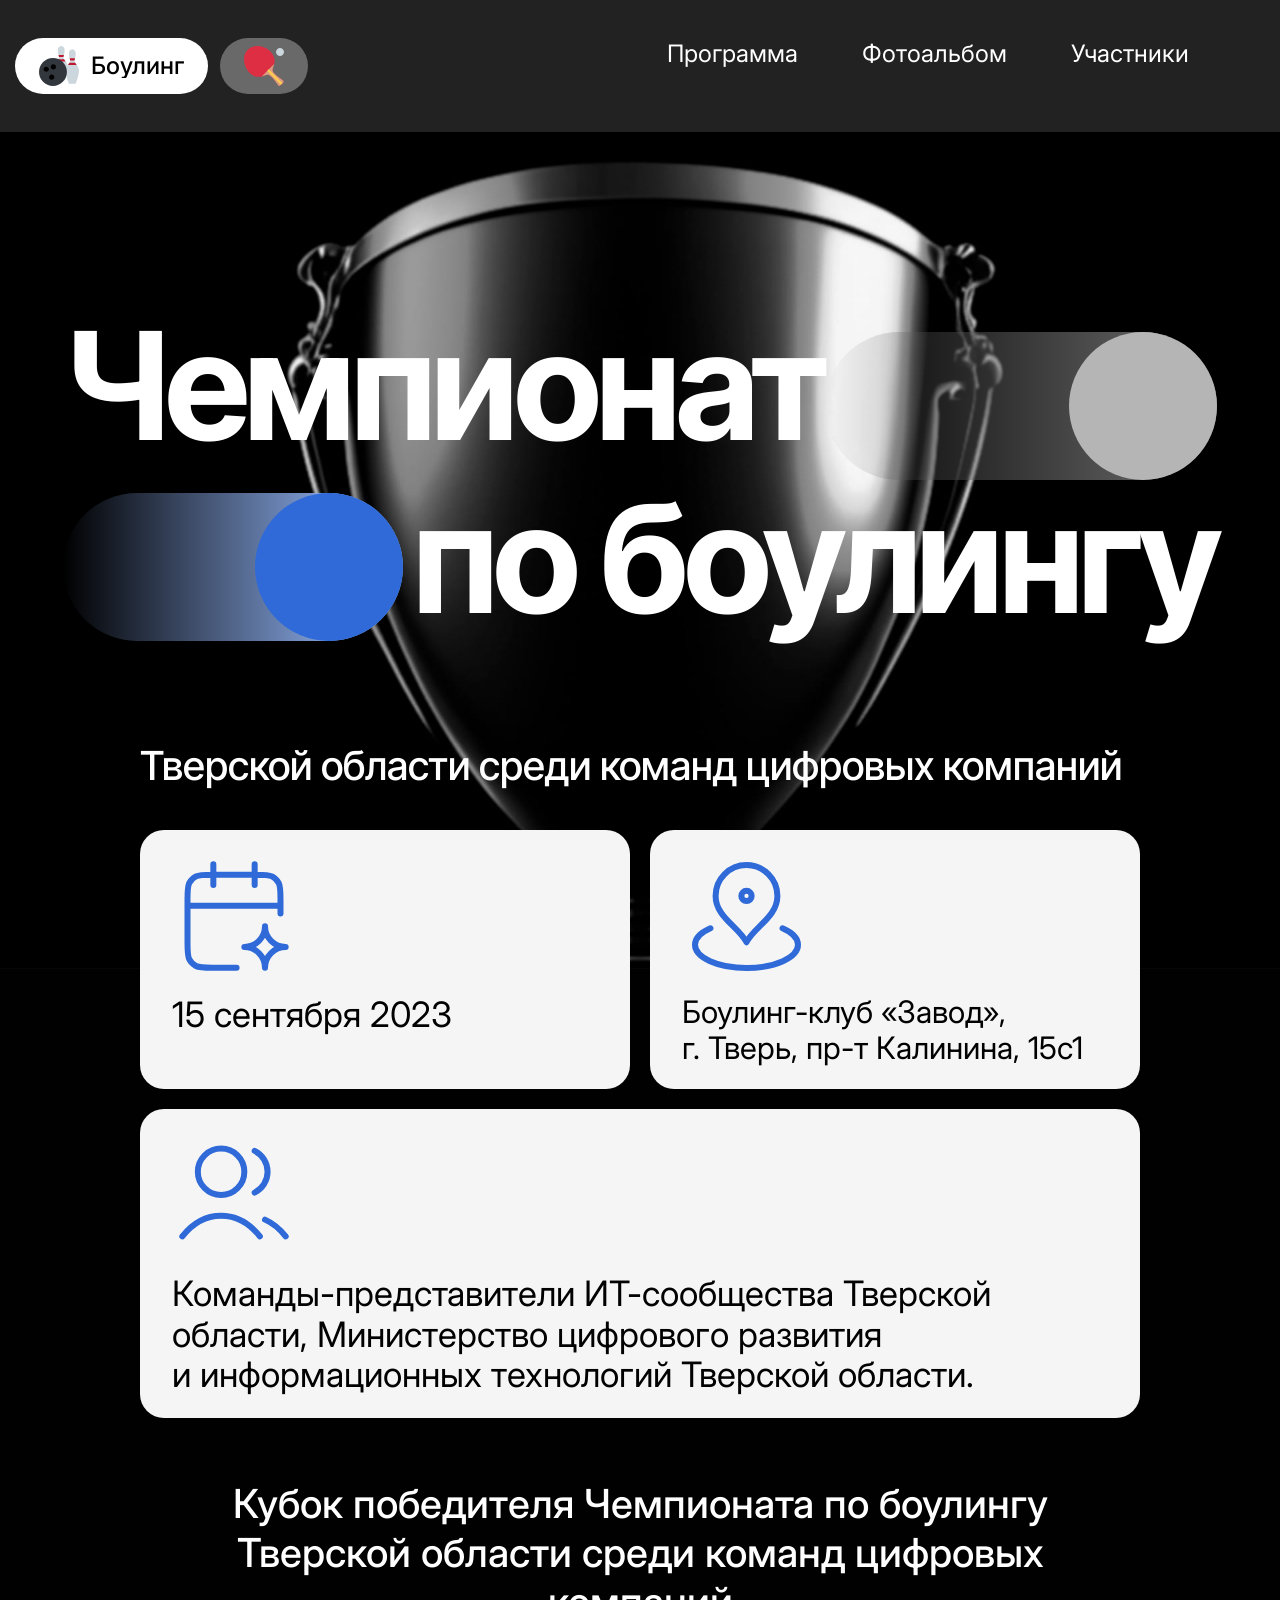
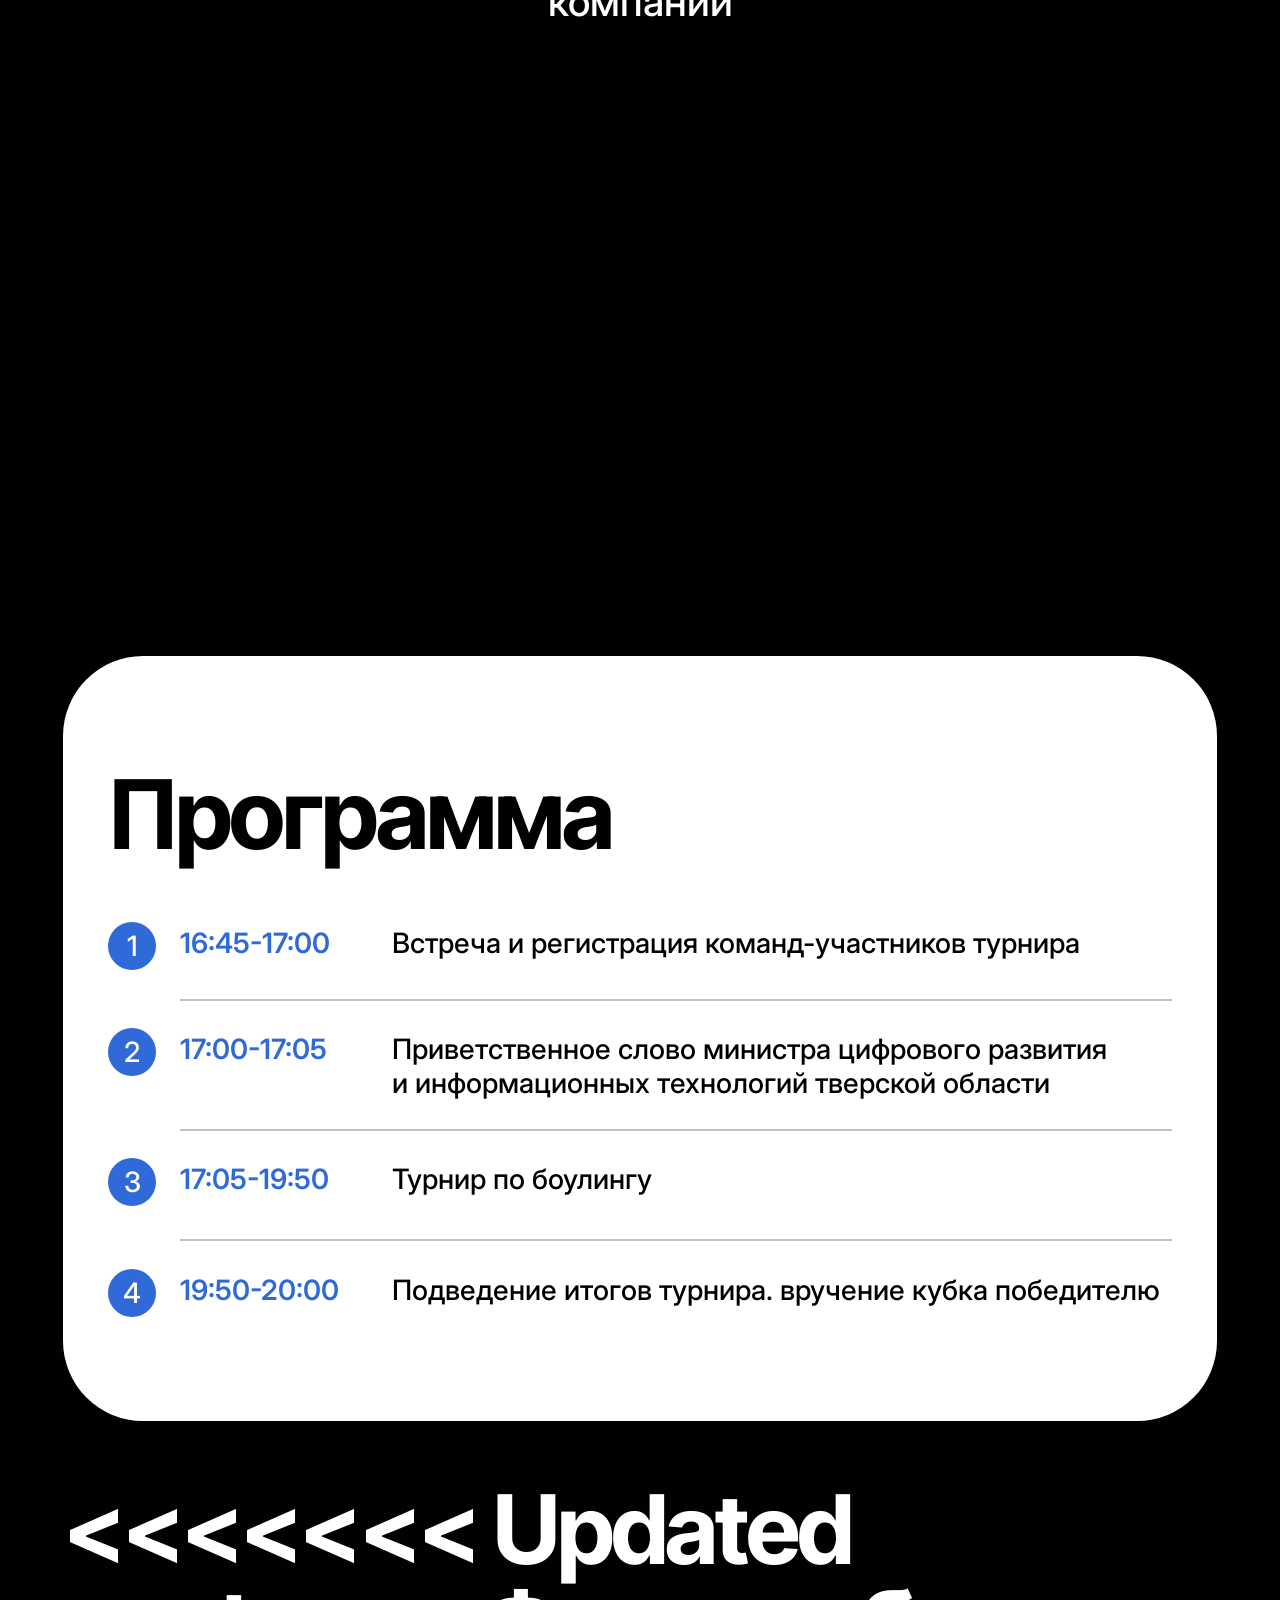
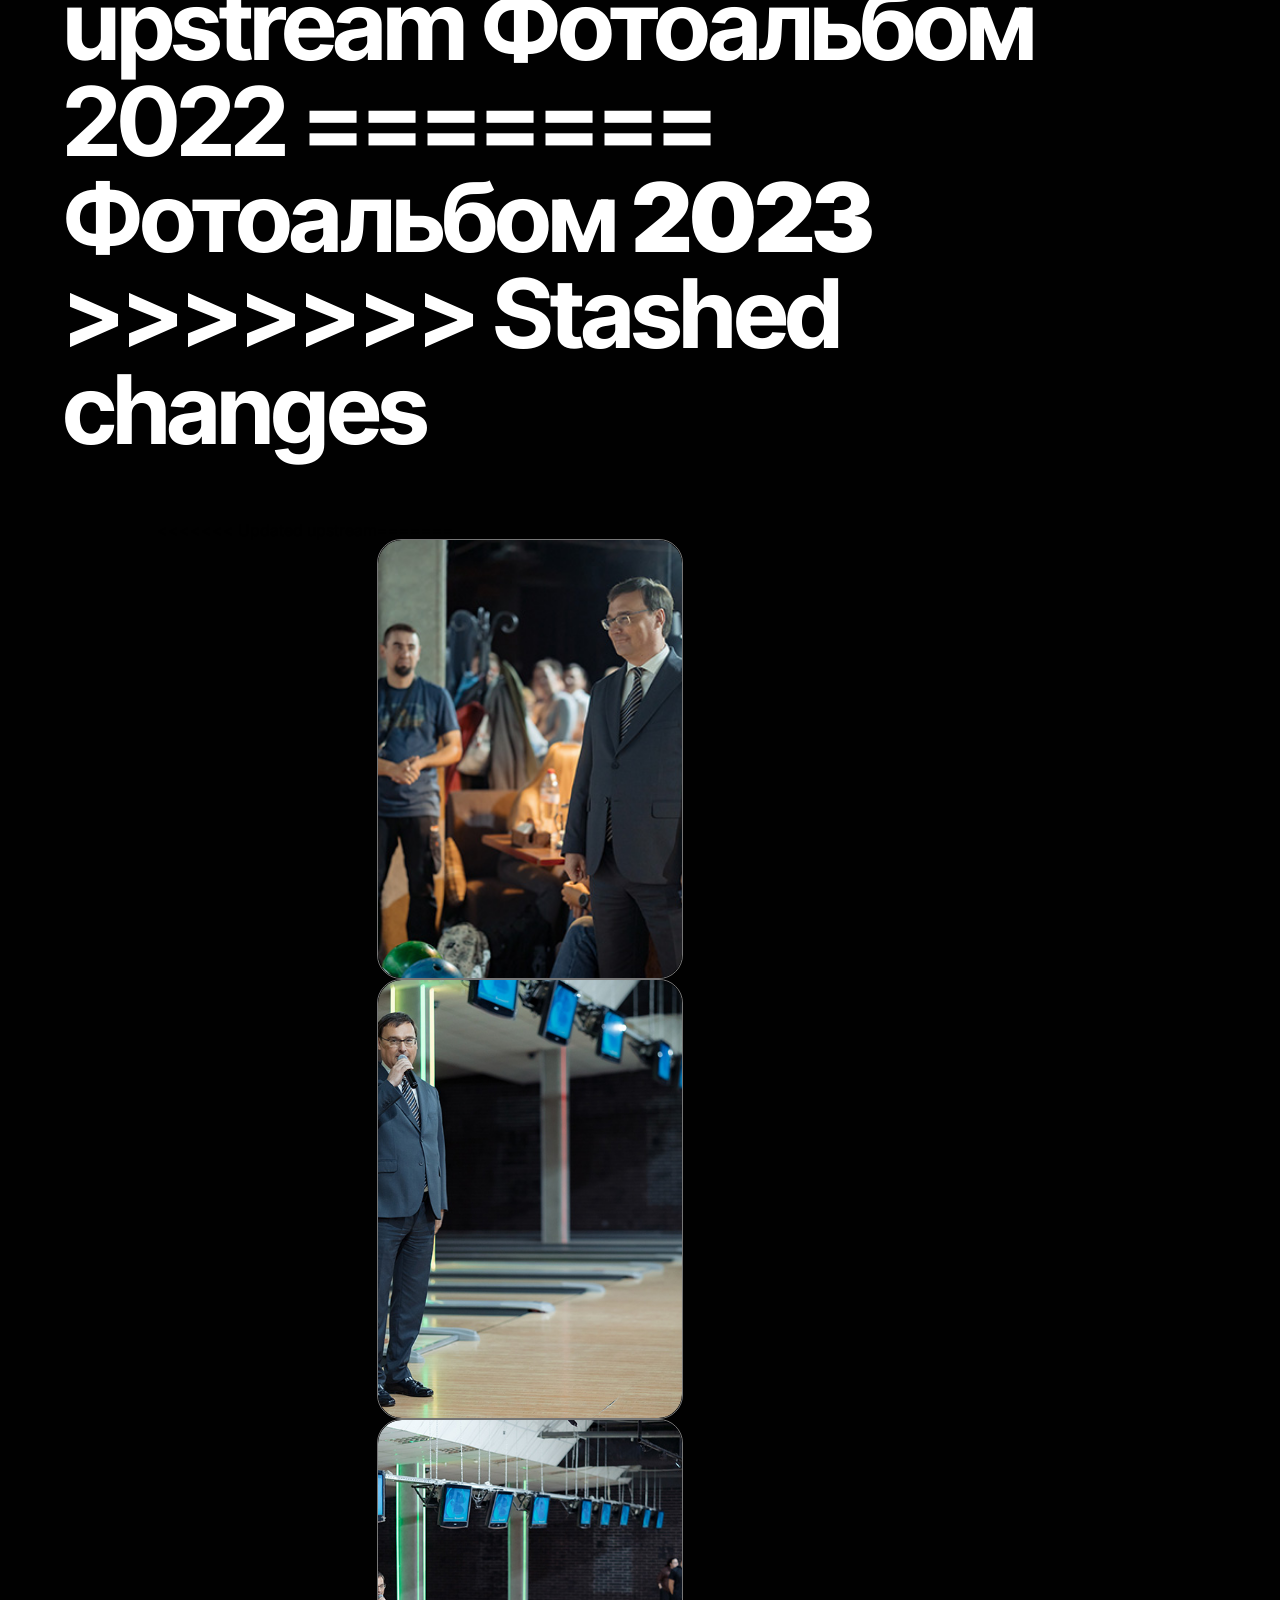
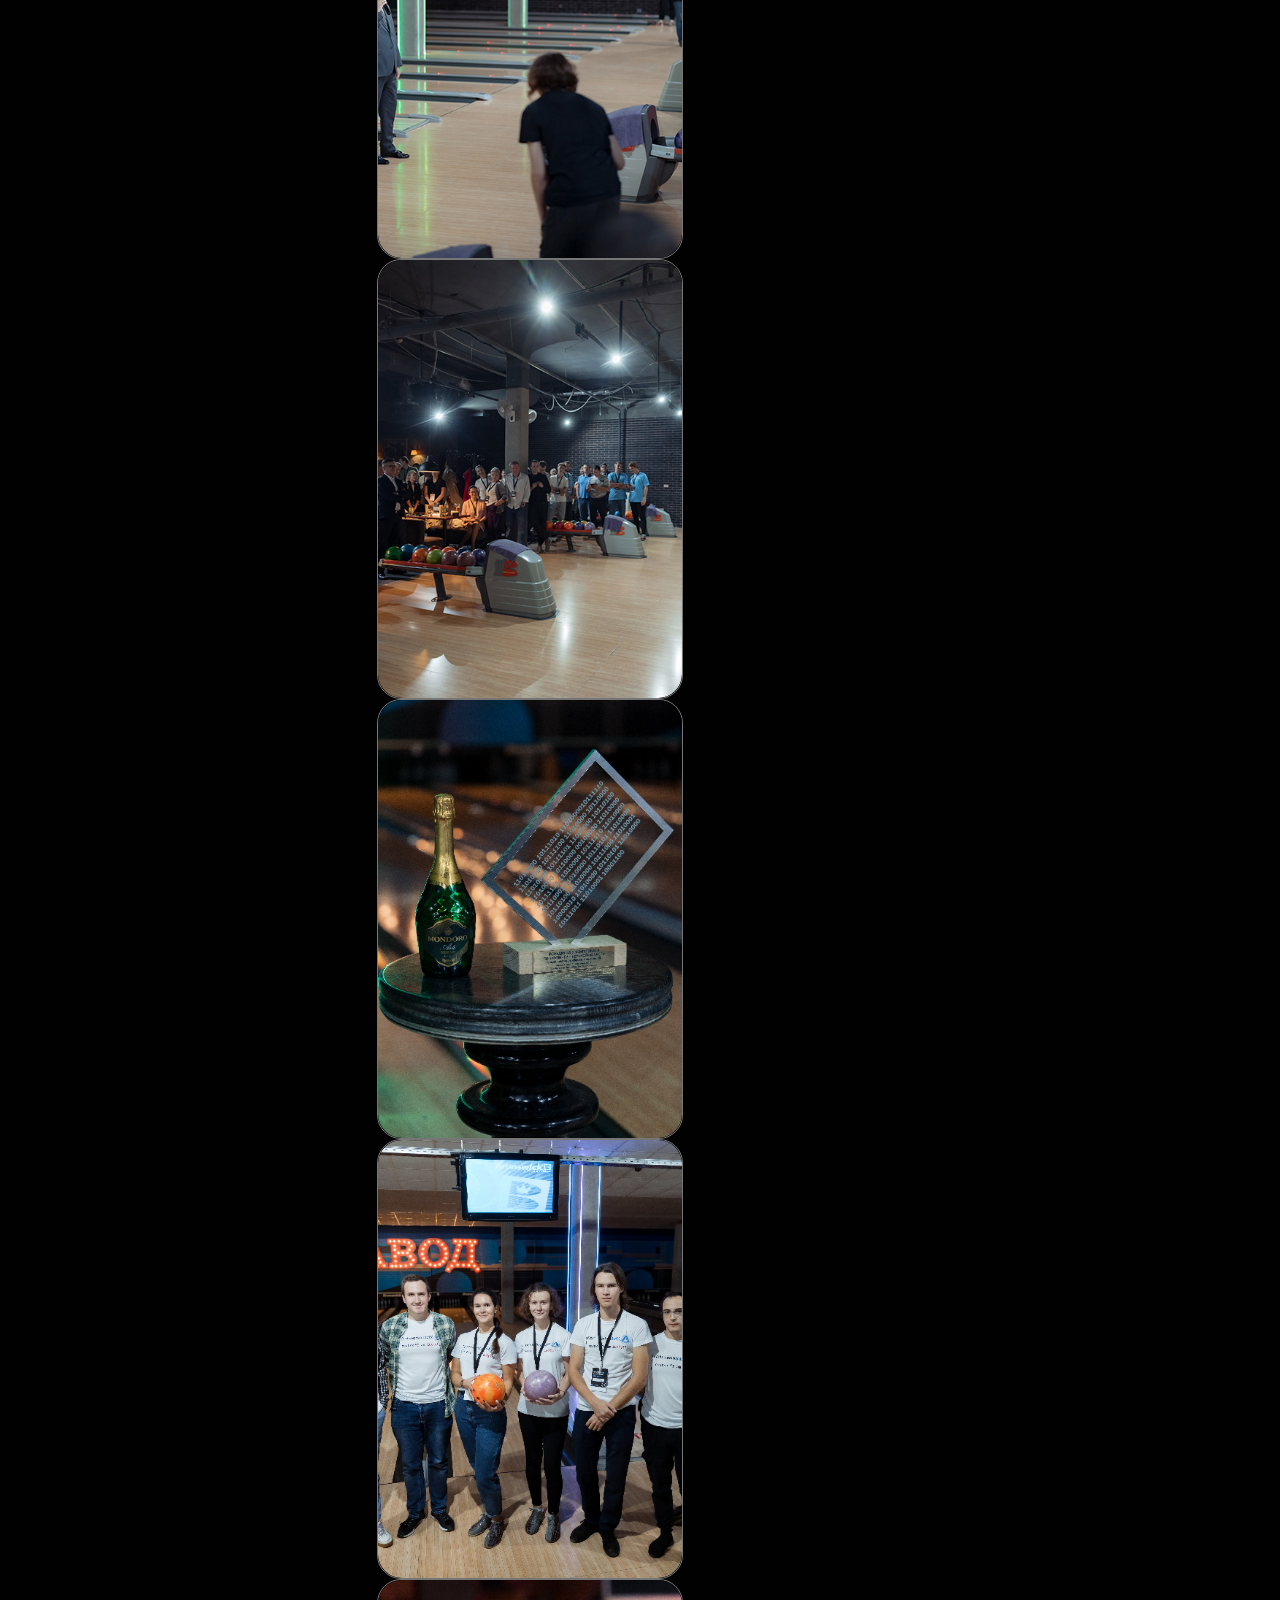
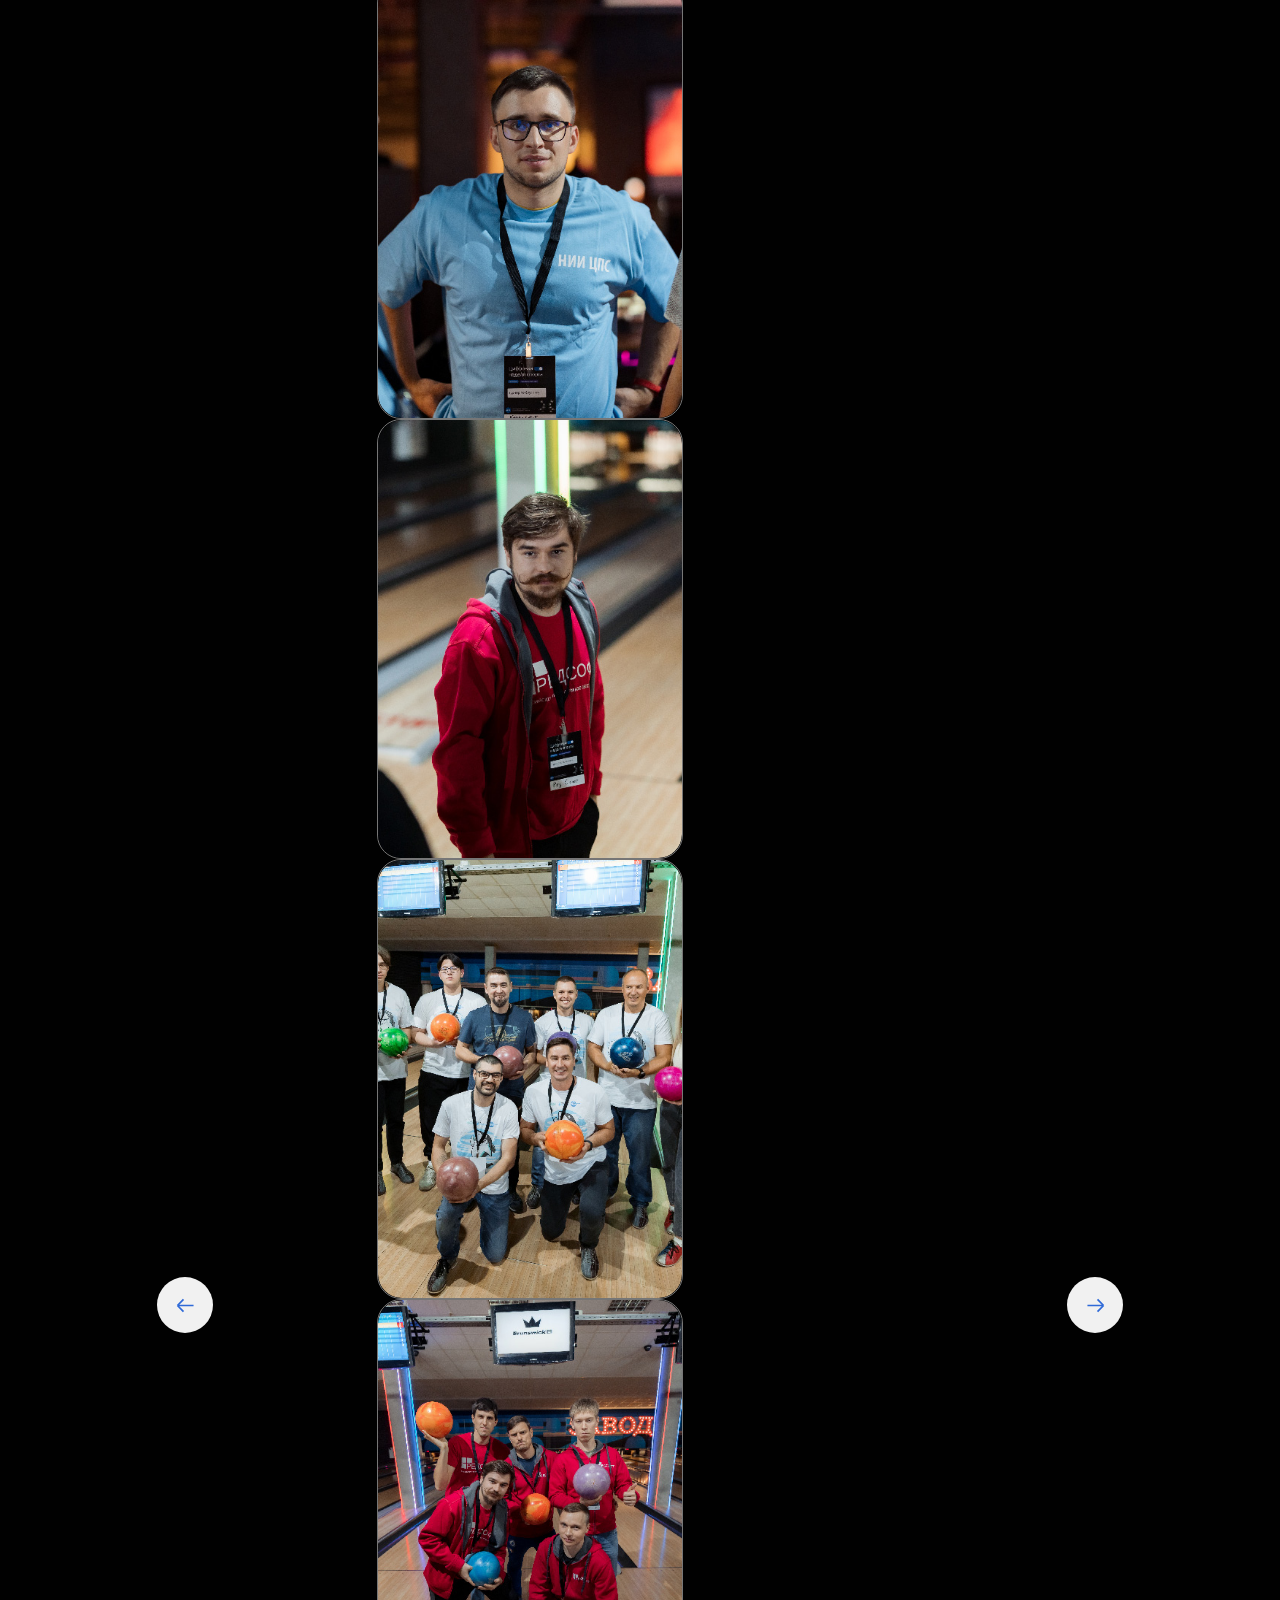
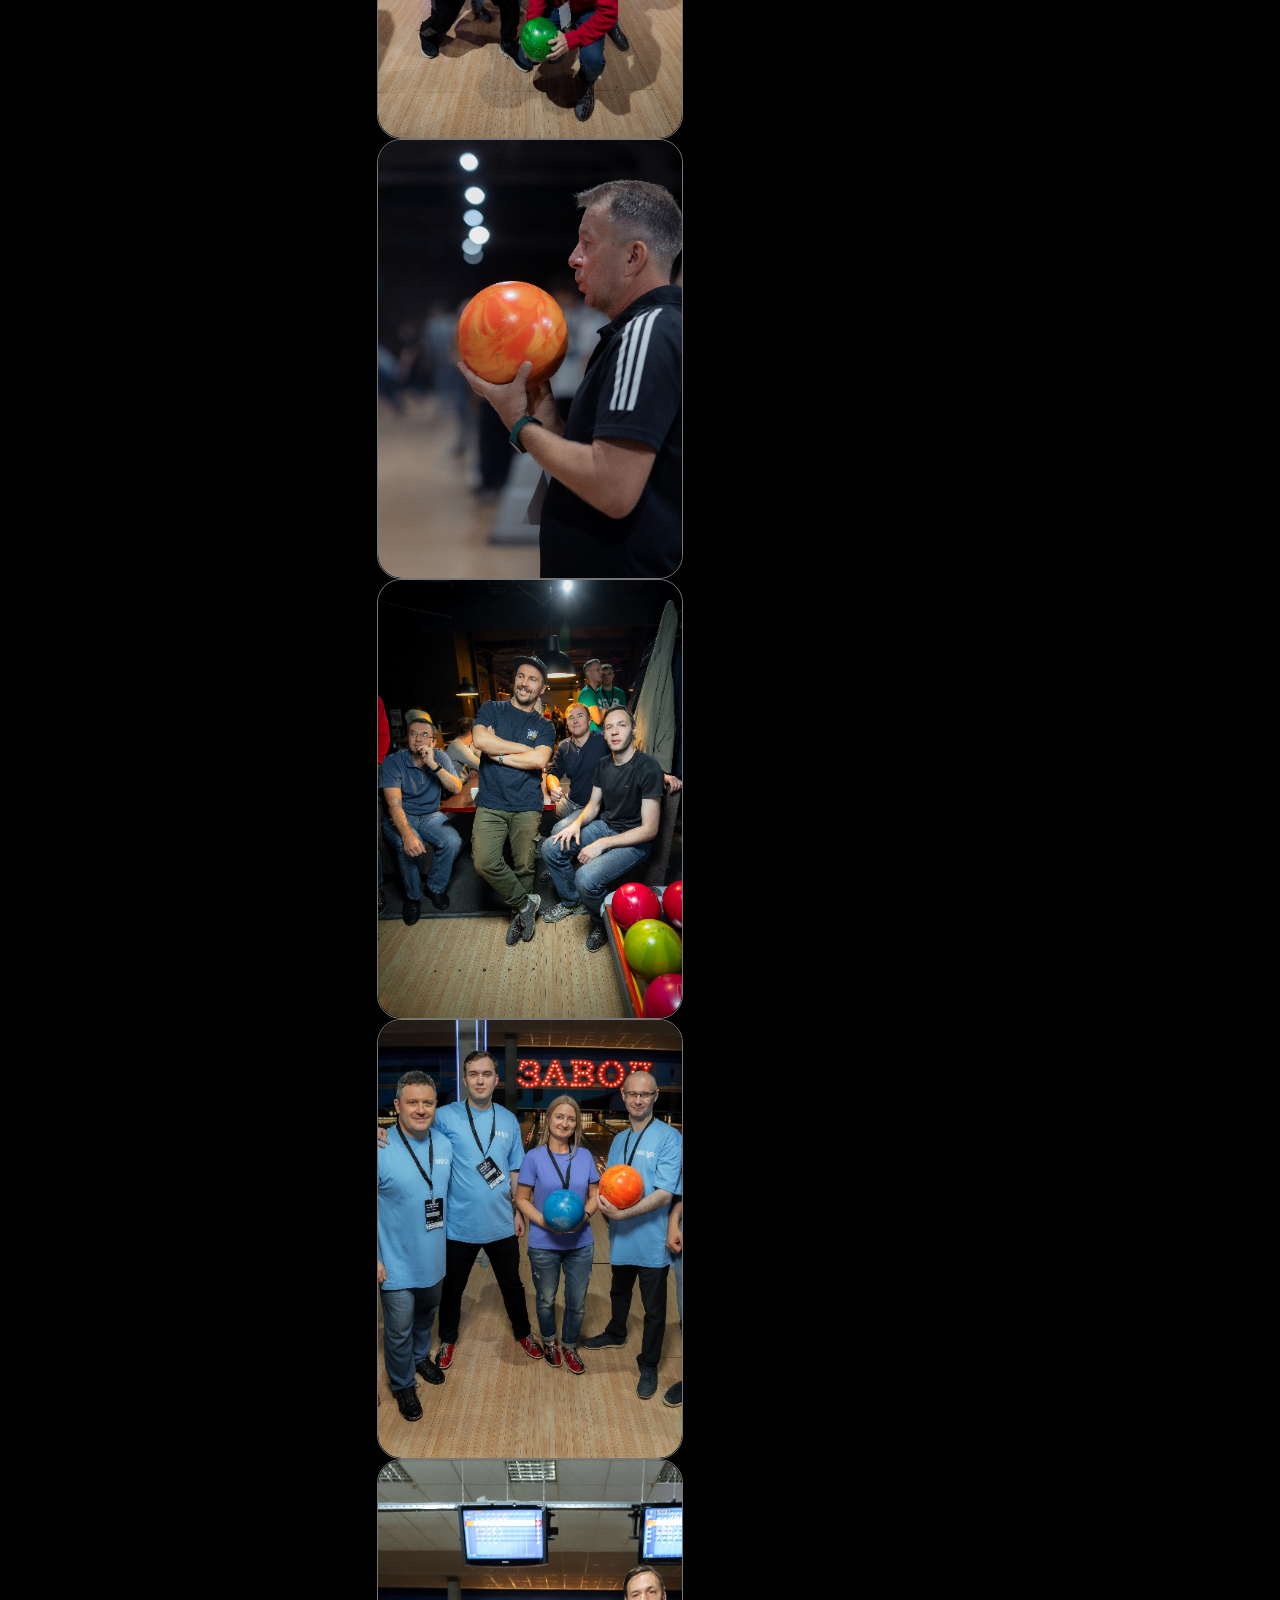
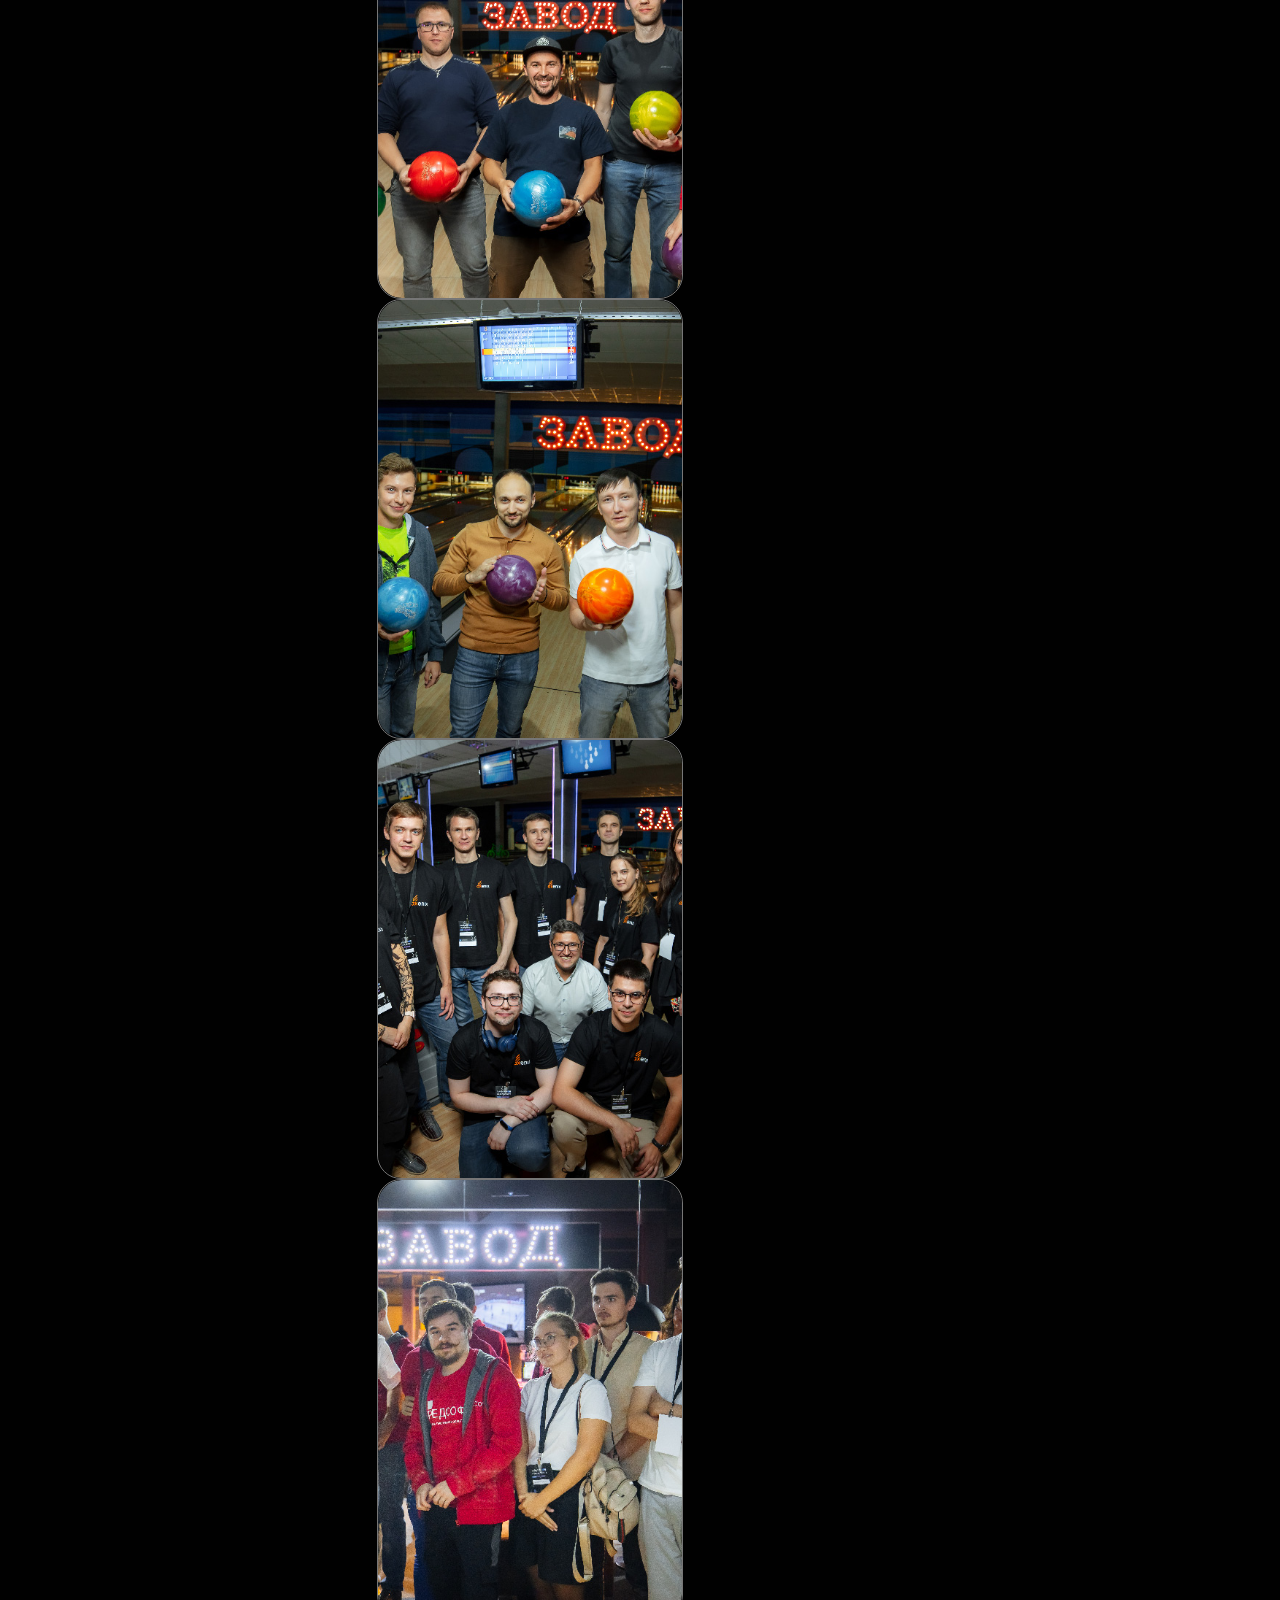
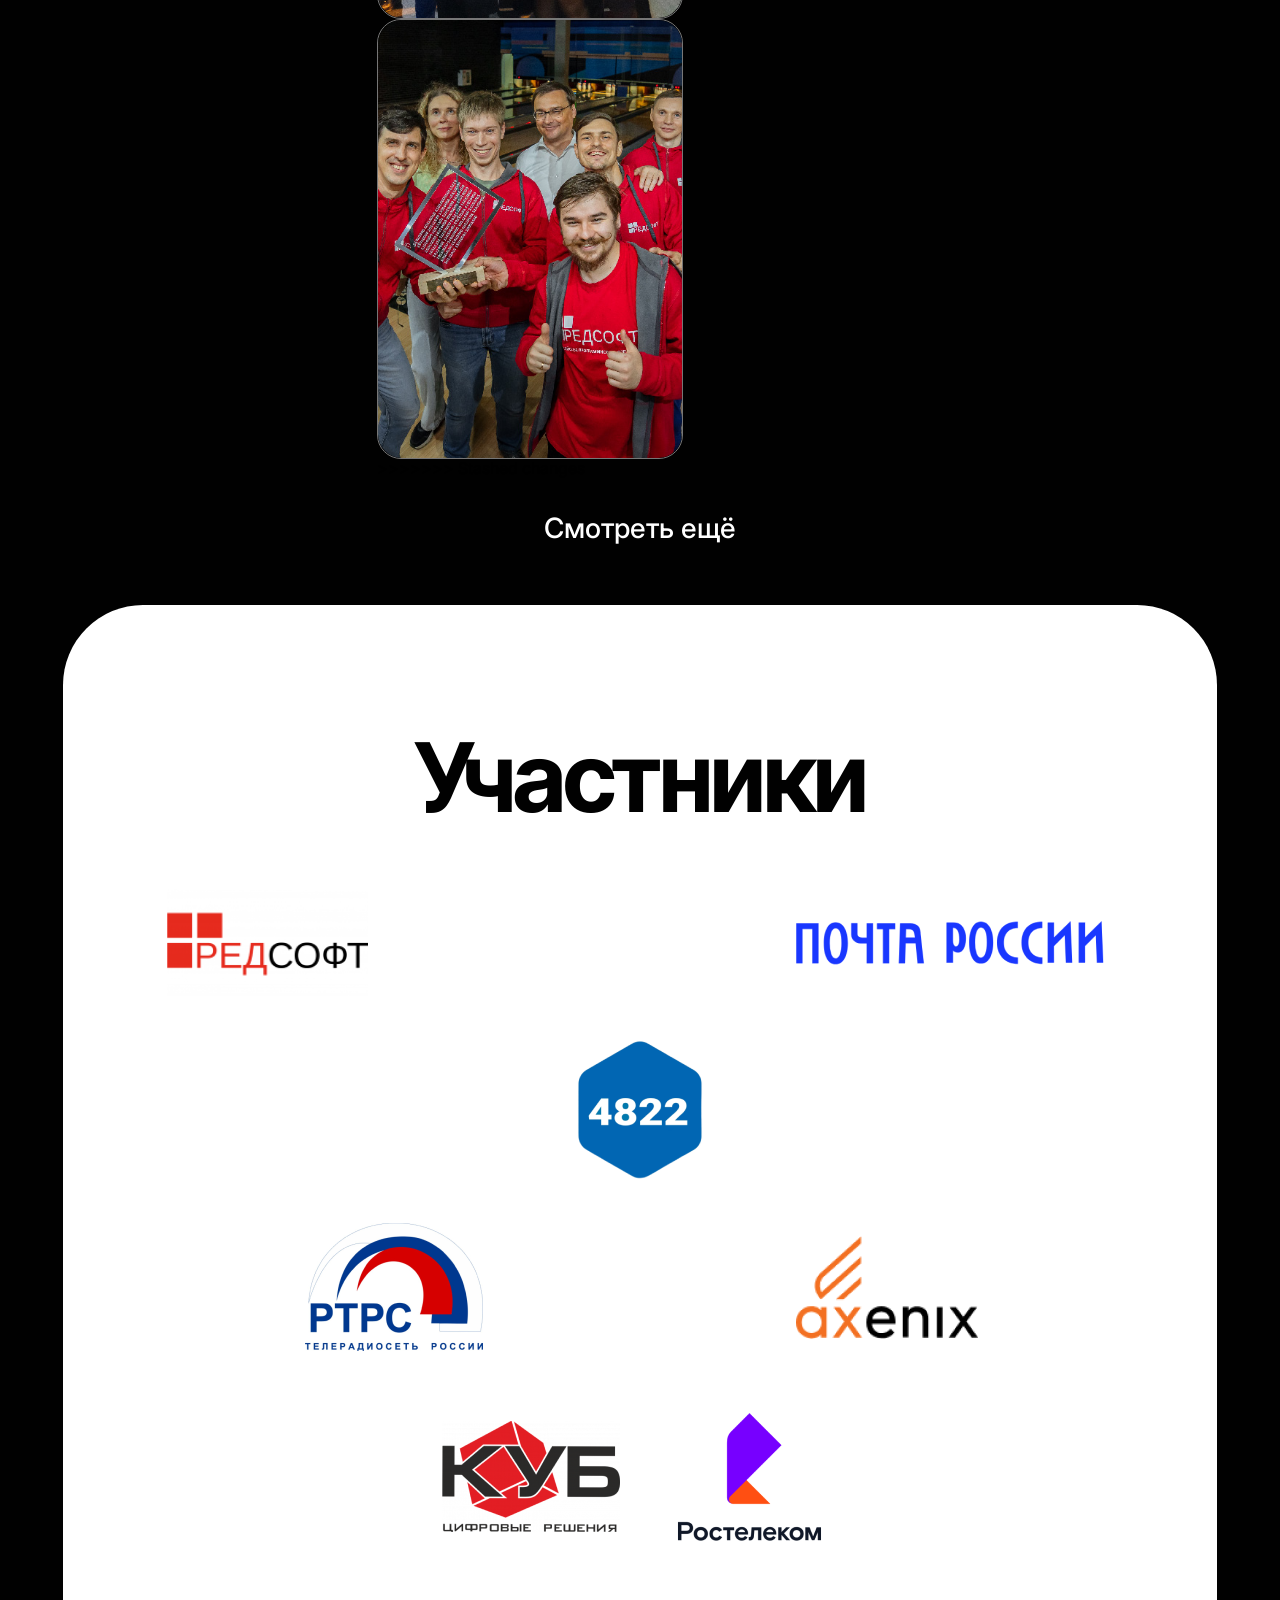
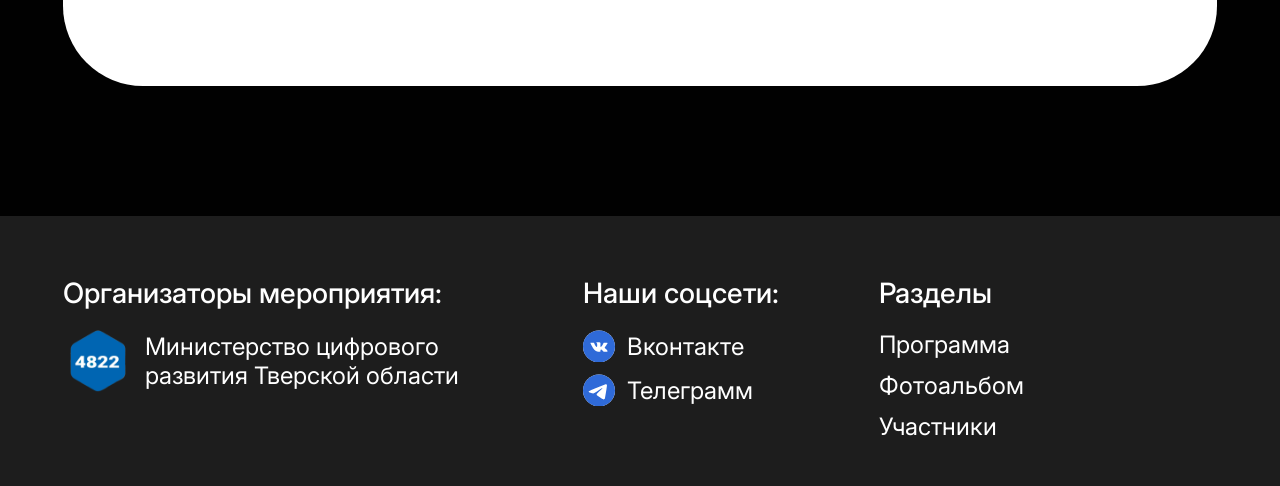
==== commit 55f67167: "upload" ====
--- a/app/index.html
+++ b/app/index.html
@@ -1,10 +1,182 @@
-<!DOCTYPE html><html lang="ru" class="page"><head><meta charset="UTF-8"><meta name="viewport" content="width=device-width,initial-scale=1"><!-- <link rel="shortcut icon" href="favicon.ico" type="image/x-icon"> --><meta http-equiv="X-UA-Compatible" content="ie=edge"><meta name="theme-color" content="#111111"><title>Соревнования</title><link rel="preconnect" href="https://fonts.googleapis.com"><link rel="preconnect" href="https://fonts.gstatic.com" crossorigin><link href="https://fonts.googleapis.com/css2?family=Inter+Tight:wght@500;700&family=Inter:wght@300;400;500&display=swap" rel="stylesheet"><link rel="stylesheet" href="css/vendor.css"><link rel="stylesheet" href="css/main.css"></head><body class="page__body"><div class="site-container"><header class="header"><div class="container"><div class="header__row"><div class="header__swicth swicth"><div class="swicth__row"><a href="#bowling" data-value="bowling" class="swicth__item swicth__item--js-active"><img loading="lazy" src="img/svg/bowling.svg" class="swicth__icon" alt=""><div class="swicth__item-container"><div class="swicth__item-title">Боулинг</div></div></a><a href="#tennis" data-value="tennis" class="swicth__item"><img loading="lazy" src="img/svg/tennis.svg" class="swicth__icon" alt=""><div class="swicth__item-container"><div class="swicth__item-title">Теннис</div></div></a></div></div><nav class="header__menu menu"><ul class="menu__list"><li class="menu__item"><a href="#program" class="menu__link">Программа</a></li><li class="menu__item"><a href="#photo" class="menu__link">Фотоальбом</a></li><li class="menu__item"><a href="#members" class="menu__link">Участники</a></li></ul></nav><button class="btn-reset burger" aria-label="Открыть меню" aria-expanded="false" data-burger><span class="burger__line"></span></button></div></div></header><main class="main"><div class="content js-active" data-event="bowling"><div class="hero"><div class="container"><div class="hero__title"><div class="hero__title-line"><div class="hero__title-text">Чемпионат</div><div class="hero__comet hero__comet--type-1 comet comet--grey"><div class="comet__body"></div></div></div><div class="hero__title-line"><div class="hero__comet comet hero__comet--type-2 comet--blue"><div class="comet__body"></div></div><div class="hero__title-text">по боулингу</div></div></div><div class="hero__desc">Тверской области среди команд цифровых компаний</div><div class="hero__tizers tizers"><div class="tizers__row"><div class="tizers__item-container tizers__item-container--w20" data-aos-delay="50"><div class="tizer-item"><div class="tizer-item__image-container"><img loading="lazy" src="img/svg//calendar.svg" class="image" width="" height="" alt=""></div><p class="tizer-item__desc">15 сентября 2023</p></div></div><div class="tizers__item-container tizers__item-container--w30"><div class="tizer-item"><div class="tizer-item__image-container"><img loading="lazy" src="img/svg/location.svg" class="image" width="" height="" alt=""></div><p class="tizer-item__desc">Боулинг-клуб «Завод», г. Тверь, пр-т Калинина, 15с1</p></div></div><div class="tizers__item-container tizers__item-container--w50" data-aos-delay="150"><div class="tizer-item"><div class="tizer-item__image-container"><img loading="lazy" src="img/svg/team.svg" class="image" width="" height="" alt=""></div><p class="tizer-item__desc">Команды-представители ИТ-сообщества Тверской области, Министерство цифрового развития и информационных технологий Тверской области.</p></div></div></div></div></div><img class="hero__bg" src="img/cup.jpg" alt=""></div><div class="award"><div class="container"><div class="award__desc">Кубок победителя Чемпионата по боулингу Тверской области среди команд цифровых компаний</div><div class="video__container"><video muted autoplay><source src="video/video.mp4" type="video/mp4"></video><!-- <div class="video__btn">
+<!DOCTYPE html>
+<html lang="ru" class="page">
+
+<head>
+  <meta charset="UTF-8">
+  <meta name="viewport" content="width=device-width, initial-scale=1.0">
+  <!-- <link rel="shortcut icon" href="favicon.ico" type="image/x-icon"> -->
+  <meta http-equiv="X-UA-Compatible" content="ie=edge">
+  <meta name="theme-color" content="#111111">
+  <title>Соревнования</title>
+  <link rel="preconnect" href="https://fonts.googleapis.com">
+  <link rel="preconnect" href="https://fonts.gstatic.com" crossorigin>
+  <link href="https://fonts.googleapis.com/css2?family=Inter+Tight:wght@500;700&family=Inter:wght@300;400;500&display=swap" rel="stylesheet">
+
+  <link rel="stylesheet" href="css/vendor.css">
+  <link rel="stylesheet" href="css/main.css">
+
+</head>
+
+<body class="page__body">
+  <div class="site-container">
+    <header class="header">
+  <div class="container">
+    <div class="header__row">
+      <div class="header__swicth swicth">
+      <div class="swicth__row">
+        <a href="#bowling" data-value="bowling" class="swicth__item swicth__item--js-active">
+
+          <img loading="lazy" src="img/svg/bowling.svg" class="swicth__icon"  alt="">
+
+          <div class="swicth__item-container">
+            <div class="swicth__item-title">
+              Боулинг
+            </div>
+          </div>
+        </a>
+        <a href="#tennis" data-value="tennis" class="swicth__item">
+          <img loading="lazy" src="img/svg/tennis.svg" class="swicth__icon"  alt="">
+          <div class="swicth__item-container">
+            <div class="swicth__item-title">
+              Теннис
+            </div>
+          </div>
+        </a>
+      </div>
+      </div>
+      <nav class="header__menu menu">
+        <ul class="menu__list">
+          <li class="menu__item"><a href="#program" class="menu__link">Программа</a></li>
+          <li class="menu__item"><a href="#photo" class="menu__link">Фотоальбом</a></li>
+          <li class="menu__item"><a href="#members" class="menu__link">Участники</a></li>
+        </ul>
+      </nav>
+      <button class="btn-reset burger" aria-label="Открыть меню" aria-expanded="false" data-burger>
+        <span class="burger__line"></span>
+      </button>
+    </div>
+  </div>
+</header>
+
+    <main class="main">
+
+        <div class="content js-active" data-event="bowling">
+          <div class="hero">
+            <div class="container">
+              <div class="hero__title">
+                <div class="hero__title-line" >
+                  <div class="hero__title-text">
+                    Чемпионат
+                  </div>
+                  <div class="hero__comet hero__comet--type-1 comet comet--grey">
+                    <div class="comet__body">
+                    </div>
+                  </div>
+                </div>
+                <div class="hero__title-line"  >
+
+                  <div class="hero__comet comet  hero__comet--type-2 comet--blue">
+                    <div class="comet__body">
+                    </div>
+                  </div>
+                  <div class="hero__title-text"  >
+                    по боулингу
+                  </div>
+                </div>
+
+              </div>
+
+              <div class="hero__desc"  >
+                Тверской области среди команд цифровых компаний
+              </div>
+              <div class="hero__tizers tizers">
+                <div class="tizers__row">
+                  <div class="tizers__item-container tizers__item-container--w20"  data-aos-delay="50">
+                    <div class="tizer-item">
+                      <div class="tizer-item__image-container">
+                        <img loading="lazy" src="img/svg//calendar.svg" class="image" width="" height="" alt="">
+                      </div>
+                      <p class="tizer-item__desc">
+                        15 сентября 2023
+                      </p>
+                    </div>
+
+                  </div>
+                  <div class="tizers__item-container tizers__item-container--w30"  >
+                    <div class="tizer-item">
+                      <div class="tizer-item__image-container">
+                        <img loading="lazy" src="img/svg/location.svg" class="image" width="" height="" alt="">
+                      </div>
+                      <p class="tizer-item__desc">
+                        Боулинг-клуб «Завод»,
+                        г. Тверь, пр-т Калинина, 15с1
+                      </p>
+                    </div>
+
+                  </div>
+                  <div class="tizers__item-container tizers__item-container--w50"  data-aos-delay="150">
+                    <div class="tizer-item">
+                      <div class="tizer-item__image-container">
+                        <img loading="lazy" src="img/svg/team.svg" class="image" width="" height="" alt="">
+                      </div>
+                      <p class="tizer-item__desc">
+                        Команды-представители ИТ-сообщества Тверской области, Министерство цифрового развития и информационных технологий Тверской области.
+                      </p>
+                    </div>
+
+                  </div>
+                </div>
+              </div>
+            </div>
+
+                <img  class="hero__bg" src="img/cup.jpg" alt="">
+
+          </div>
+          <div class="award">
+            <div class="container">
+              <div class="award__desc"  >
+                Кубок победителя Чемпионата по боулингу
+                Тверской области среди команд цифровых компаний
+              </div>
+              <div class="video__container">
+                <video muted autoplay loop>
+                  <source src="video/video.mp4" type="video/mp4">
+                </video>
+                <!-- <div class="video__btn">
                   <svg width="131" height="131" viewBox="0 0 131 131" fill="none" xmlns="http://www.w3.org/2000/svg">
                     <circle cx="65.5" cy="65.5" r="65.5" />
                     <path d="M87.925 64.2595C89.2781 65.0254 89.2781 66.9746 87.925 67.7405L55.7352 85.9609C54.4019 86.7156 52.75 85.7524 52.75 84.2204L52.75 47.7796C52.75 46.2476 54.4019 45.2844 55.7352 46.0391L87.925 64.2595Z" />
                   </svg>
 
-                </div> --></div></div></div><section class="program" id="program"><div class="container"><div class="section"><h2 class="section__title">Программа</h2><ol class="program__list"><li class="program__item" data-aos-delay="50"><span class="program__time">16:45-17:00</span> Встреча и регистрация команд-участников турнира</li><li class="program__item"><span class="program__time">17:00-17:05</span> Приветственное слово министра цифрового развития и информационных технологий тверской области</li><li class="program__item" data-aos-delay="150"><span class="program__time">17:05-19:50</span> Турнир по боулингу</li><li class="program__item"><span class="program__time">19:50-20:00</span> Подведение итогов турнира. вручение кубка победителю</li></ol></div></div></section><!-- <div class="video">
+                </div> -->
+              </div>
+            </div>
+          </div>
+          <section class="program" id="program">
+            <div class="container">
+              <div class="section">
+                <h2 class="section__title"  >
+                  Программа
+                </h2>
+                <ol class="program__list">
+                  <li class="program__item"  data-aos-delay="50"><span class="program__time">16:45-17:00</span>
+                    Встреча и регистрация команд-участников турнира
+                  </li>
+                  <li class="program__item"  ><span class="program__time">17:00-17:05</span>
+                    Приветственное слово министра цифрового развития
+                    и информационных технологий тверской области
+                  </li>
+                  <li class="program__item"  data-aos-delay="150"><span class="program__time">17:05-19:50</span>
+                    Турнир по боулингу
+                  </li>
+                  <li class="program__item"  ><span class="program__time">19:50-20:00</span>
+                    Подведение итогов турнира. вручение кубка победителю
+                  </li>
+                </ol>
+              </div>
+            </div>
+          </section>
+          <!-- <div class="video">
             <div class="container">
               <div class="video__desc">
                 Кубок победителя Чемпионата по боулингу <br>
@@ -23,7 +195,243 @@
                 </div>
               </div>
             </div>
-          </div> --><section class="photos" id="photo"><div class="container"><div class="section__title section__title--white">Фотоальбом 2022</div><!-- Slider main container --><div class="photos__slider-container"><div class="photos__slider"><!-- Additional required wrapper --><div class="photos__swiper-wrapper swiper-wrapper"><!-- Slides --><div class="photos__swiper-slide swiper-slide"><a href="img/photos/1.jpg" data-fslightbox="gallery"><img src="img/photos/1.jpg" alt=""></a></div><div class="photos__swiper-slide swiper-slide"><a href="img/photos/2.jpg" data-fslightbox="gallery"><img src="img/photos/2.jpg" alt=""></a></div><div class="photos__swiper-slide swiper-slide"><a href="img/photos/3.jpg" data-fslightbox="gallery"><img src="img/photos/3.jpg" alt=""></a></div><div class="photos__swiper-slide swiper-slide"><a href="img/photos/4.jpg" data-fslightbox="gallery"><img src="img/photos/4.jpg" alt=""></a></div><div class="photos__swiper-slide swiper-slide"><a href="img/photos/1.jpg" data-fslightbox="gallery"><img src="img/photos/1.jpg" alt=""></a></div></div></div><!-- If we need navigation buttons --><div class="photos__arrow photos__arrow--left swiper-button-prev"><svg class=""><use xlink:href="img/sprite.svg#arrow-left"></use></svg></div><div class="photos__arrow photos__arrow--right swiper-button-next"><svg class=""><use xlink:href="img/sprite.svg#arrow-right"></use></svg></div></div><div class="photos__show-more-container"><a href="#" class="photos__show-more">Смотреть ещё</a></div></div></section><section class="members" id="members"><div class="container"><div class="section"><h2 class="section__title">Участники</h2><div class="members__row members__row--center"><div class="members__item-container members__item-container--w50" data-aos-delay="50"><a href="#" class="members-item"><img src="img/members/1.png" alt=""></a></div><div class="members__item-container members__item-container--w50 members__item-container--flex-end" data-aos-delay="75"><a href="#" class="members-item"><img src="img/members/2.png" alt=""></a></div><div class="members__item-container members__item-container--w100"><a href="#" class="members-item"><img src="img/members/3.png" alt=""></a></div><div class="members__item-container members__item-container--w50 members__item-container--flex-center" data-aos-delay="125"><a href="#" class="members-item"><img src="img/members/4.png" alt=""></a></div><div class="members__item-container members__item-container--w50 members__item-container--flex-center" data-aos-delay="150"><a href="#" class="members-item"><img src="img/members/5.png" alt=""></a></div><div class="members__item-container members__item-container--w50 members__item-container--flex-end" data-aos-delay="175"><a href="#" class="members-item"><img src="img/members/6.png" alt=""></a></div><div class="members__item-container members__item-container--w50"><a href="#" class="members-item"><img src="img/members/7.png" alt=""></a></div></div></div></div></section></div><div class="content" data-event="tennis"><div class="hero"><div class="container"><div class="hero__title"><div class="hero__title-line"><div class="hero__title-text" data-aos-delay="1000">Чемпионат</div><div class="hero__comet hero__comet--type-1 comet comet--grey"><div class="comet__body"></div></div></div><div class="hero__title-line" data-aos-delay="300"><div class="hero__title-text hero__title-text--flex-shirnk-1">по настольному теннису</div></div></div><div class="hero__desc">Тверской области среди команд цифровых компаний</div><div class="hero__tizers tizers"><div class="tizers__row"><div class="tizers__item-container tizers__item-container--w20"><div class="tizer-item"><div class="tizer-item__image-container"><img loading="lazy" src="img/svg//calendar.svg" class="image" width="" height="" alt=""></div><p class="tizer-item__desc">13 сентября 2023</p></div></div><div class="tizers__item-container tizers__item-container--w30"><div class="tizer-item"><div class="tizer-item__image-container"><img loading="lazy" src="img/svg/location.svg" class="image" width="" height="" alt=""></div><p class="tizer-item__desc">Клуб настольного тенниса «Сталекс», г. Тверь, пр-т Калинина, 15/4</p></div></div><div class="tizers__item-container tizers__item-container--w50" data-aos-delay="300"><div class="tizer-item"><div class="tizer-item__image-container"><img loading="lazy" src="img/svg/team.svg" class="image" width="" height="" alt=""></div><p class="tizer-item__desc">Команды-представители ИТ-сообщества Тверской области, Министерство цифрового развития и информационных технологий Тверской области.</p></div></div></div></div></div><img class="hero__bg" src="img/cup.jpg" alt=""></div><div class="award"><div class="container"><div class="award__desc">Кубок победителя Чемпионата по настольному теннису Тверской области среди команд цифровых компаний</div><div class="award__image award__image--current"><img src="img/cup_tennis.png" alt=""></div></div></div><section class="program" id="program"><div class="container"><div class="section"><h2 class="section__title">Программа</h2><ol class="program__list"><li class="program__item"><span class="program__time">16:45-17:00</span> Встреча и регистрация команд-участников турнира</li><li class="program__item"><span class="program__time">17:00-17:05</span> Приветственное слово министра цифрового развития и информационных технологий тверской области</li><li class="program__item"><span class="program__time">17:05-19:50</span> Турнир по настольному теннису</li><li class="program__item"><span class="program__time">19:50-20:00</span> Подведение итогов турнира. вручение кубка победителю</li></ol></div></div></section><!-- <div class="video">
+          </div> -->
+          <section class="photos" id="photo">
+            <div class="container">
+              <div class="section__title section__title--white"  >
+<<<<<<< Updated upstream
+                Фотоальбом 2022
+=======
+                Фотоальбом <b>2023</b>
+>>>>>>> Stashed changes
+              </div>
+              <!-- Slider main container -->
+              <div class="photos__slider-container"  >
+                <div class="photos__slider">
+                  <!-- Additional required wrapper -->
+                  <div class="photos__swiper-wrapper swiper-wrapper">
+                    <!-- Slides -->
+<<<<<<< Updated upstream
+                    <div class="photos__swiper-slide swiper-slide">
+=======
+                    <div class="photos__swiper-slide swiper-slide"><a href="img/bigbowling/1.jpg" data-fslightbox="gallery"><img src="img/bowling/1.jpg" alt=""></a></div>
+                    <div class="photos__swiper-slide swiper-slide"><a href="img/bigbowling/2.jpg" data-fslightbox="gallery"><img src="img/bowling/2.jpg" alt=""></a></div>
+                    <div class="photos__swiper-slide swiper-slide"><a href="img/bigbowling/3.jpg" data-fslightbox="gallery"><img src="img/bowling/3.jpg" alt=""></a></div>
+                    <div class="photos__swiper-slide swiper-slide"><a href="img/bigbowling/4.jpg" data-fslightbox="gallery"><img src="img/bowling/4.jpg" alt=""></a></div>
+                    <div class="photos__swiper-slide swiper-slide"><a href="img/bigbowling/5.jpg" data-fslightbox="gallery"><img src="img/bowling/5.jpg" alt=""></a></div>
+                    <div class="photos__swiper-slide swiper-slide"><a href="img/bigbowling/6.jpg" data-fslightbox="gallery"><img src="img/bowling/6.jpg" alt=""></a></div>
+                    <div class="photos__swiper-slide swiper-slide"><a href="img/bigbowling/7.jpg" data-fslightbox="gallery"><img src="img/bowling/7.jpg" alt=""></a></div>
+                    <div class="photos__swiper-slide swiper-slide"><a href="img/bigbowling/8.jpg" data-fslightbox="gallery"><img src="img/bowling/8.jpg" alt=""></a></div>
+                    <div class="photos__swiper-slide swiper-slide"><a href="img/bigbowling/9.jpg" data-fslightbox="gallery"><img src="img/bowling/9.jpg" alt=""></a></div>
+                    <div class="photos__swiper-slide swiper-slide"><a href="img/bigbowling/10.jpg" data-fslightbox="gallery"><img src="img/bowling/10.jpg" alt=""></a></div>
+                    <div class="photos__swiper-slide swiper-slide"><a href="img/bigbowling/11.jpg" data-fslightbox="gallery"><img src="img/bowling/11.jpg" alt=""></a></div>
+                    <div class="photos__swiper-slide swiper-slide"><a href="img/bigbowling/12.jpg" data-fslightbox="gallery"><img src="img/bowling/12.jpg" alt=""></a></div>
+                    <div class="photos__swiper-slide swiper-slide"><a href="img/bigbowling/13.jpg" data-fslightbox="gallery"><img src="img/bowling/13.jpg" alt=""></a></div>
+                    <div class="photos__swiper-slide swiper-slide"><a href="img/bigbowling/14.jpg" data-fslightbox="gallery"><img src="img/bowling/14.jpg" alt=""></a></div>
+                    <div class="photos__swiper-slide swiper-slide"><a href="img/bigbowling/15.jpg" data-fslightbox="gallery"><img src="img/bowling/15.jpg" alt=""></a></div>
+                    <div class="photos__swiper-slide swiper-slide"><a href="img/bigbowling/16.jpg" data-fslightbox="gallery"><img src="img/bowling/16.jpg" alt=""></a></div>
+                    <div class="photos__swiper-slide swiper-slide"><a href="img/bigbowling/17.jpg" data-fslightbox="gallery"><img src="img/bowling/17.jpg" alt=""></a></div>
+                    <div class="photos__swiper-slide swiper-slide"><a href="img/bigbowling/18.jpg" data-fslightbox="gallery"><img src="img/bowling/18.jpg" alt=""></a></div>
+                    <!-- <div class="photos__swiper-slide swiper-slide">
+>>>>>>> Stashed changes
+                      <a href="img/photos/1.jpg" data-fslightbox="gallery">
+                        <img src="img/photos/1.jpg" alt="">
+                      </a>
+                    </div>
+                    <div class="photos__swiper-slide swiper-slide">
+                      <a href="img/photos/2.jpg" data-fslightbox="gallery">
+                        <img src="img/photos/2.jpg" alt="">
+                      </a>
+                    </div>
+                    <div class="photos__swiper-slide swiper-slide">
+                      <a href="img/photos/3.jpg" data-fslightbox="gallery">
+                        <img src="img/photos/3.jpg" alt="">
+                      </a>
+                    </div>
+                    <div class="photos__swiper-slide swiper-slide">
+                      <a href="img/photos/4.jpg" data-fslightbox="gallery">
+                        <img src="img/photos/4.jpg" alt="">
+                      </a>
+                    </div>
+                    <div class="photos__swiper-slide swiper-slide">
+                      <a href="img/photos/1.jpg" data-fslightbox="gallery">
+                        <img src="img/photos/1.jpg" alt="">
+                      </a>
+                    </div>
+<<<<<<< Updated upstream
+                  </div>
+=======
+                  </div> -->
+>>>>>>> Stashed changes
+
+                </div>
+                  <!-- If we need navigation buttons -->
+                  <div class="photos__arrow photos__arrow--left swiper-button-prev">
+                    <svg class="">
+                      <use xlink:href="img/sprite.svg#arrow-left"></use>
+                    </svg>
+                  </div>
+                  <div class="photos__arrow photos__arrow--right swiper-button-next">
+                    <svg class="">
+                      <use xlink:href="img/sprite.svg#arrow-right"></use>
+                    </svg>
+                  </div>
+              </div>
+              <div class="photos__show-more-container"  >
+                <a href="#" class="photos__show-more">Смотреть ещё</a>
+              </div>
+
+            </div>
+          </section>
+          <section class="members" id="members">
+            <div class="container">
+              <div class="section">
+                <h2 class="section__title"  >
+                  Участники
+                </h2>
+                <div class="members__row members__row--center">
+                  <div class="members__item-container members__item-container--w50"  data-aos-delay="50">
+                    <a href="#" class="members-item">
+                      <img src="img/members/1.png" alt="">
+                    </a>
+                  </div>
+                  <div class="members__item-container members__item-container--w50 members__item-container--flex-end"  data-aos-delay="75">
+                    <a href="#" class="members-item">
+                      <img src="img/members/2.png" alt="">
+                    </a>
+                  </div>
+                  <div class="members__item-container members__item-container--w100"  >
+                    <a href="#" class="members-item">
+                      <img src="img/members/3.png" alt="">
+                    </a>
+                  </div>
+                  <div class="members__item-container  members__item-container--w50 members__item-container--flex-center"  data-aos-delay="125">
+                    <a href="#" class="members-item">
+                      <img src="img/members/4.png" alt="">
+                    </a>
+                  </div>
+                  <div class="members__item-container  members__item-container--w50 members__item-container--flex-center"  data-aos-delay="150">
+                    <a href="#" class="members-item">
+                      <img src="img/members/5.png" alt="">
+                    </a>
+                  </div>
+                  <div class="members__item-container  members__item-container--w50 members__item-container--flex-end"  data-aos-delay="175">
+                    <a href="#" class="members-item">
+                      <img src="img/members/6.png" alt="">
+                    </a>
+                  </div>
+                  <div class="members__item-container  members__item-container--w50"  >
+                    <a href="#" class="members-item">
+                      <img src="img/members/7.png" alt="">
+                    </a>
+                  </div>
+                </div>
+              </div>
+            </div>
+          </section>
+        </div>
+        <div class="content" data-event="tennis">
+          <div class="hero">
+            <div class="container">
+              <div class="hero__title">
+                <div class="hero__title-line" >
+                  <div class="hero__title-text"  data-aos-delay="1000">
+                    Чемпионат
+                  </div>
+                  <div class="hero__comet hero__comet--type-1 comet comet--grey">
+                    <div class="comet__body">
+                    </div>
+                  </div>
+                </div>
+                <div class="hero__title-line"  data-aos-delay="300">
+
+                  <div class="hero__title-text hero__title-text--flex-shirnk-1">
+                    по настольному теннису
+                  </div>
+                </div>
+
+              </div>
+              <div class="hero__desc">
+                Тверской области среди команд цифровых компаний
+              </div>
+              <div class="hero__tizers tizers">
+                <div class="tizers__row">
+                  <div class="tizers__item-container tizers__item-container--w20"  >
+                    <div class="tizer-item">
+                      <div class="tizer-item__image-container">
+                        <img loading="lazy" src="img/svg//calendar.svg" class="image" width="" height="" alt="">
+                      </div>
+                      <p class="tizer-item__desc">
+                        13 сентября 2023
+                      </p>
+                    </div>
+
+                  </div>
+                  <div class="tizers__item-container tizers__item-container--w30"  >
+                    <div class="tizer-item">
+                      <div class="tizer-item__image-container">
+                        <img loading="lazy" src="img/svg/location.svg" class="image" width="" height="" alt="">
+                      </div>
+                      <p class="tizer-item__desc">
+                        Клуб настольного тенниса
+                        «Сталекс», г. Тверь,
+                        пр-т Калинина, 15/4
+                      </p>
+                    </div>
+
+                  </div>
+                  <div class="tizers__item-container tizers__item-container--w50"  data-aos-delay="300">
+                    <div class="tizer-item">
+                      <div class="tizer-item__image-container">
+                        <img loading="lazy" src="img/svg/team.svg" class="image" width="" height="" alt="">
+                      </div>
+                      <p class="tizer-item__desc">
+                        Команды-представители ИТ-сообщества Тверской области, Министерство цифрового развития и информационных технологий Тверской области.
+                      </p>
+                    </div>
+
+                  </div>
+                </div>
+              </div>
+            </div>
+            <img class="hero__bg" src="img/cup.jpg" alt="">
+          </div>
+          <div class="award">
+            <div class="container">
+              <div class="award__desc">
+                Кубок победителя Чемпионата по настольному теннису
+                Тверской области среди команд цифровых компаний
+              </div>
+              <div class="award__image award__image--current">
+                <img src="img/cup_tennis.png" alt="">
+              </div>
+            </div>
+          </div>
+          <section class="program" id="program">
+            <div class="container">
+              <div class="section">
+                <h2 class="section__title">
+                  Программа
+                </h2>
+                <ol class="program__list">
+                  <li class="program__item"><span class="program__time">16:45-17:00</span>
+                    Встреча и регистрация команд-участников турнира
+                  </li>
+                  <li class="program__item"><span class="program__time">17:00-17:05</span>
+                    Приветственное слово министра цифрового развития
+                    и информационных технологий тверской области
+                  </li>
+                  <li class="program__item"><span class="program__time">17:05-19:50</span>
+                    Турнир по настольному теннису
+                  </li>
+                  <li class="program__item"><span class="program__time">19:50-20:00</span>
+                    Подведение итогов турнира. вручение кубка победителю
+                  </li>
+                </ol>
+              </div>
+            </div>
+          </section>
+          <!-- <div class="video">
             <div class="container">
               <div class="video__desc">
                 Кубок победителя Чемпионата по боулингу <br>
@@ -42,4 +450,220 @@
                 </div>
               </div>
             </div>
-          </div> --><section class="photos" id="photo"><div class="container"><div class="section__title section__title--white">Фотоальбом <b>2023</b></div><!-- Slider main container --><div class="photos__slider-container"><div class="photos__slider"><!-- Additional required wrapper --><div class="photos__swiper-wrapper swiper-wrapper"><!-- Slides --><div class="photos__swiper-slide swiper-slide"><a href="img/tennis/1.jpg" data-fslightbox="gallery2"><img src="img/tennis/1.jpg" alt=""></a></div><div class="photos__swiper-slide swiper-slide"><a href="img/tennis/2.jpg" data-fslightbox="gallery2"><img src="img/tennis/2.jpg" alt=""></a></div><div class="photos__swiper-slide swiper-slide"><a href="img/tennis/3.jpg" data-fslightbox="gallery2"><img src="img/tennis/3.jpg" alt=""></a></div><div class="photos__swiper-slide swiper-slide"><a href="img/tennis/4.jpg" data-fslightbox="gallery2"><img src="img/tennis/4.jpg" alt=""></a></div><div class="photos__swiper-slide swiper-slide"><a href="img/tennis/5.jpg" data-fslightbox="gallery2"><img src="img/tennis/5.jpg" alt=""></a></div><div class="photos__swiper-slide swiper-slide"><a href="img/tennis/6.jpg" data-fslightbox="gallery2"><img src="img/tennis/6.jpg" alt=""></a></div><div class="photos__swiper-slide swiper-slide"><a href="img/tennis/7.jpg" data-fslightbox="gallery2"><img src="img/tennis/7.jpg" alt=""></a></div><div class="photos__swiper-slide swiper-slide"><a href="img/tennis/8.jpg" data-fslightbox="gallery2"><img src="img/tennis/8.jpg" alt=""></a></div></div></div><!-- If we need navigation buttons --><div class="photos__arrow photos__arrow--left swiper-button-prev"><svg class=""><use xlink:href="img/sprite.svg#arrow-left"></use></svg></div><div class="photos__arrow photos__arrow--right swiper-button-next"><svg class=""><use xlink:href="img/sprite.svg#arrow-right"></use></svg></div></div><div class="photos__show-more-container"><a href="#" class="photos__show-more">Смотреть ещё</a></div></div></section><section class="members" id="members"><div class="container"><div class="section"><h2 class="section__title">Участники</h2><div class="members__row members__row--center"><div class="members__item-container members__item-container--w33 members__item-container--order--5"><a href="#" class="members-item"><img src="img/members/8.png" alt=""></a></div><div class="members__item-container members__item-container--w50 members__item-container--order--2"><a href="#" class="members-item"><img src="img/members/1.png" alt=""></a></div><div class="members__item-container members__item-container--w33 members__item-container--order--4"><a href="#" class="members-item"><img src="img/members/2.png" alt=""></a></div><div class="members__item-container members__item-container--order--3 members__item-container--flex-end"><a href="https://vk.com/digital4822" target="_blank" class="members-item"><img src="img/members/3.png" alt=""></a></div><div class="members__item-container members__item-container--type-2 members__item-container--type-2-flex-start"><a href="#" class="members-item"><img src="img/members/5.png" alt=""></a></div><div class="members__item-container members__item-container--type-2 members__item-container--w100 members__item-container--order-5"><a href="#" class="members-item"><img src="img/members/6.png" alt=""></a></div><div class="members__item-container members__item-container--type-2 members__item-container--type-2-flex-end"><a href="#" class="members-item"><img src="img/members/7.png" alt=""></a></div><div class="members__item-container members__item-container--type-2 members__item-container--w50 members__item-container--order--1"><a href="#" class="members-item"><img src="img/members/4.png" alt=""></a></div></div></div></div></section><div class="winners"><div class="container"><div class="winners__row"><div class="winners__desc">Победитель чемпионата по настольному теннису 2023 — Российская телевизионная и радиовещательная сеть</div><img src="img/winners.png" alt=""></div></div></div></div></main><footer class="footer"><div class="container"><div class="footer__content"><div class="footer__row"><div class="footer__item-container"><div class="footer__title">Организаторы мероприятия:</div><ul class="footer__list"><li class="footer__item"><a href="https://vk.com/digital4822" class="footer__link"><img class="footer__partners" src="img/members/3.png" alt=""> Министерство цифрового развития Тверской области</a></li><li data-event="tennis" class="footer__item is-hidden"><a href="#" class="footer__link"><img class="footer__partners" src="img/members/9.png" alt=""> Профсоюз работников связи России</a></li></ul></div><div class="footer__item-container"><div class="footer__title">Наши соцсети:</div><ul class="footer__list"><li class="footer__item"><a href="#" target="_blank" class="footer__link"><img class="footer__social" src="img/svg/vk.svg" alt=""> Вконтакте</a></li><li class="footer__item"><a href="#" target="_blank" class="footer__link"><img class="footer__social" src="img/svg/teleg.svg" alt=""> Телеграмм</a></li></ul></div><div class="footer__item-container"><div class="footer__title">Разделы</div><ul class="footer__list"><li class="footer__item"><a href="#program" target="_blank" class="footer__link footer__link--anch">Программа</a></li><li class="footer__item"><a href="#photo" class="footer__link footer__link--anch">Фотоальбом</a></li><li class="footer__item"><a href="#members" target="_blank" class="footer__link footer__link--anch">Участники</a></li></ul></div></div></div></div></footer><script src="js/main.js"></script></div></body></html>+          </div> -->
+          <section class="photos" id="photo">
+            <div class="container">
+              <div class="section__title section__title--white">
+                Фотоальбом <b>2023</b>
+              </div>
+              <!-- Slider main container -->
+              <div class="photos__slider-container">
+                <div class="photos__slider">
+                  <!-- Additional required wrapper -->
+                  <div class="photos__swiper-wrapper swiper-wrapper">
+                    <!-- Slides -->
+                    <div class="photos__swiper-slide swiper-slide">
+                      <a href="img/tennis/1.jpg" data-fslightbox="gallery2">
+                        <img src="img/tennis/1.jpg" alt="">
+                      </a>
+                    </div>
+                    <div class="photos__swiper-slide swiper-slide">
+                      <a href="img/tennis/2.jpg" data-fslightbox="gallery2">
+                        <img src="img/tennis/2.jpg" alt="">
+                      </a>
+                    </div>
+                    <div class="photos__swiper-slide swiper-slide">
+                      <a href="img/tennis/3.jpg" data-fslightbox="gallery2">
+                        <img src="img/tennis/3.jpg" alt="">
+                      </a>
+                    </div>
+                    <div class="photos__swiper-slide swiper-slide">
+                      <a href="img/tennis/4.jpg" data-fslightbox="gallery2">
+                        <img src="img/tennis/4.jpg" alt="">
+                      </a>
+                    </div>
+                    <div class="photos__swiper-slide swiper-slide">
+                      <a href="img/tennis/5.jpg" data-fslightbox="gallery2">
+                        <img src="img/tennis/5.jpg" alt="">
+                      </a>
+                    </div>
+                    <div class="photos__swiper-slide swiper-slide">
+                      <a href="img/tennis/6.jpg" data-fslightbox="gallery2">
+                        <img src="img/tennis/6.jpg" alt="">
+                      </a>
+                    </div>
+                    <div class="photos__swiper-slide swiper-slide">
+                      <a href="img/tennis/7.jpg" data-fslightbox="gallery2">
+                        <img src="img/tennis/7.jpg" alt="">
+                      </a>
+                    </div>
+                    <div class="photos__swiper-slide swiper-slide">
+                      <a href="img/tennis/8.jpg" data-fslightbox="gallery2">
+                        <img src="img/tennis/8.jpg" alt="">
+                      </a>
+                    </div>
+
+                  </div>
+
+                </div>
+                  <!-- If we need navigation buttons -->
+                  <div class="photos__arrow photos__arrow--left swiper-button-prev">
+                    <svg class="">
+                      <use xlink:href="img/sprite.svg#arrow-left"></use>
+                    </svg>
+                  </div>
+                  <div class="photos__arrow photos__arrow--right swiper-button-next">
+                    <svg class="">
+                      <use xlink:href="img/sprite.svg#arrow-right"></use>
+                    </svg>
+                  </div>
+              </div>
+              <div class="photos__show-more-container">
+                <a href="#" class="photos__show-more">Смотреть ещё</a>
+              </div>
+
+            </div>
+          </section>
+          <section class="members" id="members">
+            <div class="container">
+              <div class="section">
+                <h2 class="section__title">
+                  Участники
+                </h2>
+                <div class="members__row members__row--center">
+                  <div class="members__item-container members__item-container--w33 members__item-container--order--5">
+                    <a href="#" class="members-item">
+                      <img src="img/members/8.png" alt="">
+                    </a>
+                  </div>
+                  <div class="members__item-container members__item-container--w50 members__item-container--order--2">
+                    <a href="#" class="members-item">
+                      <img src="img/members/1.png" alt="">
+                    </a>
+                  </div>
+                  <div class="members__item-container members__item-container--w33 members__item-container--order--4">
+                    <a href="#" class="members-item">
+                      <img src="img/members/2.png" alt="">
+                    </a>
+                  </div>
+                  <div class="members__item-container members__item-container--order--3 members__item-container--flex-end">
+                    <a href="https://vk.com/digital4822" target="_blank" class="members-item">
+                      <img src="img/members/3.png" alt="">
+                    </a>
+                  </div>
+                  <div class="members__item-container members__item-container--type-2 members__item-container--type-2-flex-start">
+                    <a href="#" class="members-item">
+                      <img src="img/members/5.png" alt="">
+                    </a>
+                  </div>
+
+                  <div class="members__item-container members__item-container--type-2 members__item-container--w100 members__item-container--order-5">
+                    <a href="#" class="members-item">
+                      <img src="img/members/6.png" alt="">
+                    </a>
+                  </div>
+                  <div class="members__item-container members__item-container--type-2 members__item-container--type-2-flex-end">
+                    <a href="#" class="members-item">
+                      <img src="img/members/7.png" alt="">
+                    </a>
+                  </div>
+                  <div class="members__item-container members__item-container--type-2 members__item-container--w50 members__item-container--order--1">
+                    <a href="#" class="members-item">
+                      <img src="img/members/4.png" alt="">
+                    </a>
+                  </div>
+                </div>
+              </div>
+            </div>
+          </section>
+          <div class="winners">
+            <div class="container">
+              <div class="winners__row">
+                <div class="winners__desc">
+                  Победитель чемпионата по настольному теннису 2023 — Российская телевизионная и радиовещательная сеть
+                </div>
+                <img src="img/winners.png" alt="">
+              </div>
+            </div>
+          </div>
+        </div>
+    </main>
+    <footer class="footer">
+  <div class="container">
+    <div class="footer__content">
+      <div class="footer__row">
+        <div class="footer__item-container">
+          <div class="footer__title">
+            Организаторы мероприятия:
+          </div>
+          <ul class="footer__list">
+            <li class="footer__item">
+             <a href="https://vk.com/digital4822" class="footer__link">
+              <img class="footer__partners" src="img/members/3.png" alt="">
+              Министерство цифрового развития Тверской области
+             </a>
+            </li>
+            <li data-event="tennis" class="footer__item is-hidden">
+              <a href="#" class="footer__link">
+               <img class="footer__partners" src="img/members/9.png" alt="">
+               Профсоюз работников
+               связи России
+              </a>
+            </li>
+
+          </ul>
+        </div>
+        <div class="footer__item-container">
+          <div class="footer__title">
+            Наши соцсети:
+          </div>
+          <ul class="footer__list">
+            <li class="footer__item">
+              <a href="#" target="_blank" class="footer__link">
+                <img class="footer__social" src="img/svg/vk.svg" alt="">
+                Вконтакте
+              </a>
+            </li>
+            <li class="footer__item">
+              <a href="#" target="_blank" class="footer__link">
+                <img class="footer__social" src="img/svg/teleg.svg" alt="">
+                Телеграмм
+              </a>
+            </li>
+          </ul>
+        </div>
+        <div class="footer__item-container">
+          <div class="footer__title">
+            Разделы
+          </div>
+          <ul class="footer__list">
+            <li class="footer__item">
+              <a href="#program" target="_blank" class="footer__link footer__link--anch">
+
+                Программа
+              </a>
+            </li>
+            <li class="footer__item">
+              <a href="#photo"  class="footer__link footer__link--anch">
+
+                Фотоальбом
+              </a>
+            </li>
+            <li class="footer__item">
+              <a href="#members" target="_blank" class="footer__link footer__link--anch">
+
+                Участники
+              </a>
+            </li>
+          </ul>
+        </div>
+      </div>
+    </div>
+  </div>
+</footer>
+<script src="js/main.js"></script>
+
+  </div>
+</body>
+
+</html>
--- a/app/css/main.css
+++ b/app/css/main.css
@@ -1 +1 @@
-@charset "UTF-8";:root{--font-family:"Open Sans",sans-serif;--content-width:1170px;--container-offset:15px;--container-width:calc(var(--content-width) + (var(--container-offset) * 2));--light-color:#fff;--swiper-theme-color:#007aff;--swiper-navigation-size:44px}.custom-checkbox__field:checked+.custom-checkbox__content::after{opacity:1}.custom-checkbox__field:focus+.custom-checkbox__content::before{outline:red solid 2px;outline-offset:2px}.custom-checkbox__field:disabled+.custom-checkbox__content{opacity:.4;pointer-events:none}html{-webkit-box-sizing:border-box;box-sizing:border-box}*,::after,::before{-webkit-box-sizing:inherit;box-sizing:inherit}.page{height:100%;font-family:var(--font-family,sans-serif);-webkit-text-size-adjust:100%}.page__body{margin:0;min-width:320px;min-height:100%;font-size:16px}img{height:auto;max-width:100%;-o-object-fit:cover;object-fit:cover}a{text-decoration:none}.site-container{overflow:hidden}.is-hidden{display:none!important}.btn-reset{border:none;padding:0;background-color:transparent;cursor:pointer}.list-reset{list-style:none;margin:0;padding:0}.input-reset{-webkit-appearance:none;-moz-appearance:none;appearance:none;border:none;border-radius:0;background-color:#fff}.input-reset::-webkit-search-cancel-button,.input-reset::-webkit-search-decoration,.input-reset::-webkit-search-results-button,.input-reset::-webkit-search-results-decoration{display:none}.visually-hidden{position:absolute;overflow:hidden;margin:-1px;border:0;padding:0;width:1px;height:1px;clip:rect(0 0 0 0)}.container{margin:0 auto;padding:0 15px;max-width:1630px;width:100%}.js-focus-visible :focus:not(.focus-visible){outline:0}.centered{text-align:center}.dis-scroll{position:fixed;left:0;top:0;overflow:hidden;width:100%;height:100vh;-ms-scroll-chaining:none;overscroll-behavior:none}.page--ios .dis-scroll{position:relative}@font-face{font-family:swiper-icons;src:url("data:application/font-woff;charset=utf-8;base64, [base64]//wADZ2x5ZgAAAywAAADMAAAD2MHtryVoZWFkAAABbAAAADAAAAA2E2+eoWhoZWEAAAGcAAAAHwAAACQC9gDzaG10eAAAAigAAAAZAAAArgJkABFsb2NhAAAC0AAAAFoAAABaFQAUGG1heHAAAAG8AAAAHwAAACAAcABAbmFtZQAAA/gAAAE5AAACXvFdBwlwb3N0AAAFNAAAAGIAAACE5s74hXjaY2BkYGAAYpf5Hu/j+W2+MnAzMYDAzaX6QjD6/4//Bxj5GA8AuRwMYGkAPywL13jaY2BkYGA88P8Agx4j+/8fQDYfA1AEBWgDAIB2BOoAeNpjYGRgYNBh4GdgYgABEMnIABJzYNADCQAACWgAsQB42mNgYfzCOIGBlYGB0YcxjYGBwR1Kf2WQZGhhYGBiYGVmgAFGBiQQkOaawtDAoMBQxXjg/wEGPcYDDA4wNUA2CCgwsAAAO4EL6gAAeNpj2M0gyAACqxgGNWBkZ2D4/wMA+xkDdgAAAHjaY2BgYGaAYBkGRgYQiAHyGMF8FgYHIM3DwMHABGQrMOgyWDLEM1T9/w8UBfEMgLzE////P/5//f/V/xv+r4eaAAeMbAxwIUYmIMHEgKYAYjUcsDAwsLKxc3BycfPw8jEQA/[base64]/uznmfPFBNODM2K7MTQ45YEAZqGP81AmGGcF3iPqOop0r1SPTaTbVkfUe4HXj97wYE+yNwWYxwWu4v1ugWHgo3S1XdZEVqWM7ET0cfnLGxWfkgR42o2PvWrDMBSFj/IHLaF0zKjRgdiVMwScNRAoWUoH78Y2icB/yIY09An6AH2Bdu/UB+yxopYshQiEvnvu0dURgDt8QeC8PDw7Fpji3fEA4z/PEJ6YOB5hKh4dj3EvXhxPqH/SKUY3rJ7srZ4FZnh1PMAtPhwP6fl2PMJMPDgeQ4rY8YT6Gzao0eAEA409DuggmTnFnOcSCiEiLMgxCiTI6Cq5DZUd3Qmp10vO0LaLTd2cjN4fOumlc7lUYbSQcZFkutRG7g6JKZKy0RmdLY680CDnEJ+UMkpFFe1RN7nxdVpXrC4aTtnaurOnYercZg2YVmLN/d/gczfEimrE/fs/bOuq29Zmn8tloORaXgZgGa78yO9/cnXm2BpaGvq25Dv9S4E9+5SIc9PqupJKhYFSSl47+Qcr1mYNAAAAeNptw0cKwkAAAMDZJA8Q7OUJvkLsPfZ6zFVERPy8qHh2YER+3i/BP83vIBLLySsoKimrqKqpa2hp6+jq6RsYGhmbmJqZSy0sraxtbO3sHRydnEMU4uR6yx7JJXveP7WrDycAAAAAAAH//wACeNpjYGRgYOABYhkgZgJCZgZNBkYGLQZtIJsFLMYAAAw3ALgAeNolizEKgDAQBCchRbC2sFER0YD6qVQiBCv/H9ezGI6Z5XBAw8CBK/m5iQQVauVbXLnOrMZv2oLdKFa8Pjuru2hJzGabmOSLzNMzvutpB3N42mNgZGBg4GKQYzBhYMxJLMlj4GBgAYow/P/PAJJhLM6sSoWKfWCAAwDAjgbRAAB42mNgYGBkAIIbCZo5IPrmUn0hGA0AO8EFTQAA");font-weight:400;font-style:normal}:host{position:relative;display:block;margin-left:auto;margin-right:auto;z-index:1}.swiper{margin-left:auto;margin-right:auto;position:relative;overflow:hidden;overflow:clip;list-style:none;padding:0;z-index:1;display:block}.swiper-vertical>.swiper-wrapper{-webkit-box-orient:vertical;-webkit-box-direction:normal;-ms-flex-direction:column;flex-direction:column}.swiper-wrapper{position:relative;width:100%;height:100%;z-index:1;display:-webkit-box;display:-ms-flexbox;display:flex;-webkit-transition-property:-webkit-transform;transition-property:transform,-webkit-transform;-webkit-transition-timing-function:var(--swiper-wrapper-transition-timing-function,initial);transition-timing-function:var(--swiper-wrapper-transition-timing-function,initial);-webkit-box-sizing:content-box;box-sizing:content-box}.swiper-android .swiper-slide,.swiper-ios .swiper-slide,.swiper-wrapper{-webkit-transform:translate3d(0,0,0);transform:translate3d(0,0,0)}.swiper-horizontal{-ms-touch-action:pan-y;touch-action:pan-y}.swiper-vertical{-ms-touch-action:pan-x;touch-action:pan-x}.swiper-slide{-ms-flex-negative:0;flex-shrink:0;width:100%;height:100%;position:relative;-webkit-transition-property:-webkit-transform;transition-property:transform,-webkit-transform;display:block}.swiper-slide-invisible-blank{visibility:hidden}.swiper-autoheight,.swiper-autoheight .swiper-slide{height:auto}.swiper-autoheight .swiper-wrapper{-webkit-box-align:start;-ms-flex-align:start;align-items:flex-start;-webkit-transition-property:height,-webkit-transform;transition-property:transform,height,-webkit-transform}.swiper-backface-hidden .swiper-slide{-webkit-transform:translateZ(0);transform:translateZ(0);-webkit-backface-visibility:hidden;backface-visibility:hidden}.swiper-3d.swiper-css-mode .swiper-wrapper{-webkit-perspective:1200px;perspective:1200px}.swiper-3d .swiper-wrapper{-webkit-transform-style:preserve-3d;transform-style:preserve-3d}.swiper-3d{-webkit-perspective:1200px;perspective:1200px}.swiper-3d .swiper-cube-shadow,.swiper-3d .swiper-slide{-webkit-transform-style:preserve-3d;transform-style:preserve-3d}.swiper-css-mode>.swiper-wrapper{overflow:auto;scrollbar-width:none;-ms-overflow-style:none}.swiper-css-mode>.swiper-wrapper::-webkit-scrollbar{display:none}.swiper-css-mode>.swiper-wrapper>.swiper-slide{scroll-snap-align:start start}.swiper-css-mode.swiper-horizontal>.swiper-wrapper{-ms-scroll-snap-type:x mandatory;scroll-snap-type:x mandatory}.swiper-css-mode.swiper-vertical>.swiper-wrapper{-ms-scroll-snap-type:y mandatory;scroll-snap-type:y mandatory}.swiper-css-mode.swiper-free-mode>.swiper-wrapper{-ms-scroll-snap-type:none;scroll-snap-type:none}.swiper-css-mode.swiper-free-mode>.swiper-wrapper>.swiper-slide{scroll-snap-align:none}.swiper-css-mode.swiper-centered>.swiper-wrapper::before{content:"";-ms-flex-negative:0;flex-shrink:0;-webkit-box-ordinal-group:10000;-ms-flex-order:9999;order:9999}.swiper-css-mode.swiper-centered>.swiper-wrapper>.swiper-slide{scroll-snap-align:center center;scroll-snap-stop:always}.swiper-css-mode.swiper-centered.swiper-horizontal>.swiper-wrapper>.swiper-slide:first-child{-webkit-margin-start:var(--swiper-centered-offset-before);margin-inline-start:var(--swiper-centered-offset-before)}.swiper-css-mode.swiper-centered.swiper-horizontal>.swiper-wrapper::before{height:100%;min-height:1px;width:var(--swiper-centered-offset-after)}.swiper-css-mode.swiper-centered.swiper-vertical>.swiper-wrapper>.swiper-slide:first-child{-webkit-margin-before:var(--swiper-centered-offset-before);margin-block-start:var(--swiper-centered-offset-before)}.swiper-css-mode.swiper-centered.swiper-vertical>.swiper-wrapper::before{width:100%;min-width:1px;height:var(--swiper-centered-offset-after)}.swiper-3d .swiper-slide-shadow,.swiper-3d .swiper-slide-shadow-bottom,.swiper-3d .swiper-slide-shadow-left,.swiper-3d .swiper-slide-shadow-right,.swiper-3d .swiper-slide-shadow-top{position:absolute;left:0;top:0;width:100%;height:100%;pointer-events:none;z-index:10}.swiper-3d .swiper-slide-shadow{background:rgba(0,0,0,.15)}.swiper-3d .swiper-slide-shadow-left{background-image:-webkit-gradient(linear,right top,left top,from(rgba(0,0,0,.5)),to(rgba(0,0,0,0)));background-image:linear-gradient(to left,rgba(0,0,0,.5),rgba(0,0,0,0))}.swiper-3d .swiper-slide-shadow-right{background-image:-webkit-gradient(linear,left top,right top,from(rgba(0,0,0,.5)),to(rgba(0,0,0,0)));background-image:linear-gradient(to right,rgba(0,0,0,.5),rgba(0,0,0,0))}.swiper-3d .swiper-slide-shadow-top{background-image:-webkit-gradient(linear,left bottom,left top,from(rgba(0,0,0,.5)),to(rgba(0,0,0,0)));background-image:linear-gradient(to top,rgba(0,0,0,.5),rgba(0,0,0,0))}.swiper-3d .swiper-slide-shadow-bottom{background-image:-webkit-gradient(linear,left top,left bottom,from(rgba(0,0,0,.5)),to(rgba(0,0,0,0)));background-image:linear-gradient(to bottom,rgba(0,0,0,.5),rgba(0,0,0,0))}.swiper-lazy-preloader{width:42px;height:42px;position:absolute;left:50%;top:50%;margin-left:-21px;margin-top:-21px;z-index:10;-webkit-transform-origin:50%;-ms-transform-origin:50%;transform-origin:50%;-webkit-box-sizing:border-box;box-sizing:border-box;border:4px solid var(--swiper-preloader-color,var(--swiper-theme-color));border-radius:50%;border-top-color:transparent}.swiper-watch-progress .swiper-slide-visible .swiper-lazy-preloader,.swiper:not(.swiper-watch-progress) .swiper-lazy-preloader{-webkit-animation:1s linear infinite swiper-preloader-spin;animation:1s linear infinite swiper-preloader-spin}.swiper-lazy-preloader-white{--swiper-preloader-color:#fff}.swiper-lazy-preloader-black{--swiper-preloader-color:#000}@-webkit-keyframes swiper-preloader-spin{0%{-webkit-transform:rotate(0);transform:rotate(0)}100%{-webkit-transform:rotate(360deg);transform:rotate(360deg)}}@keyframes swiper-preloader-spin{0%{-webkit-transform:rotate(0);transform:rotate(0)}100%{-webkit-transform:rotate(360deg);transform:rotate(360deg)}}.swiper-virtual .swiper-slide{-webkit-backface-visibility:hidden;-webkit-transform:translateZ(0);transform:translateZ(0)}.swiper-virtual.swiper-css-mode .swiper-wrapper::after{content:"";position:absolute;left:0;top:0;pointer-events:none}.swiper-virtual.swiper-css-mode.swiper-horizontal .swiper-wrapper::after{height:1px;width:var(--swiper-virtual-size)}.swiper-virtual.swiper-css-mode.swiper-vertical .swiper-wrapper::after{width:1px;height:var(--swiper-virtual-size)}.swiper-button-next,.swiper-button-prev{position:absolute;top:var(--swiper-navigation-top-offset,50%);width:calc(var(--swiper-navigation-size)/ 44 * 27);height:var(--swiper-navigation-size);margin-top:calc(0px - var(--swiper-navigation-size)/ 2);z-index:10;cursor:pointer;display:-webkit-box;display:-ms-flexbox;display:flex;-webkit-box-align:center;-ms-flex-align:center;align-items:center;-webkit-box-pack:center;-ms-flex-pack:center;justify-content:center;color:var(--swiper-navigation-color,var(--swiper-theme-color))}.swiper-button-next.swiper-button-disabled,.swiper-button-prev.swiper-button-disabled{opacity:.35;cursor:auto;pointer-events:none}.swiper-button-next.swiper-button-hidden,.swiper-button-prev.swiper-button-hidden{opacity:0;cursor:auto;pointer-events:none}.swiper-navigation-disabled .swiper-button-next,.swiper-navigation-disabled .swiper-button-prev{display:none!important}.swiper-button-next svg,.swiper-button-prev svg{width:100%;height:100%;-o-object-fit:contain;object-fit:contain;-webkit-transform-origin:center;-ms-transform-origin:center;transform-origin:center}.swiper-rtl .swiper-button-next svg,.swiper-rtl .swiper-button-prev svg{-webkit-transform:rotate(180deg);-ms-transform:rotate(180deg);transform:rotate(180deg)}.swiper-button-prev,.swiper-rtl .swiper-button-next{left:var(--swiper-navigation-sides-offset,10px);right:auto}.swiper-button-lock{display:none}.swiper-button-next:after,.swiper-button-prev:after{font-family:swiper-icons;font-size:var(--swiper-navigation-size);text-transform:none!important;letter-spacing:0;font-variant:initial;line-height:1}.swiper-button-prev:after,.swiper-rtl .swiper-button-next:after{content:"prev"}.swiper-button-next,.swiper-rtl .swiper-button-prev{right:var(--swiper-navigation-sides-offset,10px);left:auto}.swiper-button-next:after,.swiper-rtl .swiper-button-prev:after{content:"next"}.swiper-pagination{position:absolute;text-align:center;-webkit-transition:opacity .3s;transition:opacity .3s;-webkit-transform:translate3d(0,0,0);transform:translate3d(0,0,0);z-index:10}.swiper-pagination.swiper-pagination-hidden{opacity:0}.swiper-pagination-disabled>.swiper-pagination,.swiper-pagination.swiper-pagination-disabled{display:none!important}.swiper-horizontal>.swiper-pagination-bullets,.swiper-pagination-bullets.swiper-pagination-horizontal,.swiper-pagination-custom,.swiper-pagination-fraction{bottom:var(--swiper-pagination-bottom,8px);top:var(--swiper-pagination-top,auto);left:0;width:100%}.swiper-pagination-bullets-dynamic{overflow:hidden;font-size:0}.swiper-pagination-bullets-dynamic .swiper-pagination-bullet{-webkit-transform:scale(.33);-ms-transform:scale(.33);transform:scale(.33);position:relative}.swiper-pagination-bullets-dynamic .swiper-pagination-bullet-active,.swiper-pagination-bullets-dynamic .swiper-pagination-bullet-active-main{-webkit-transform:scale(1);-ms-transform:scale(1);transform:scale(1)}.swiper-pagination-bullets-dynamic .swiper-pagination-bullet-active-prev{-webkit-transform:scale(.66);-ms-transform:scale(.66);transform:scale(.66)}.swiper-pagination-bullets-dynamic .swiper-pagination-bullet-active-prev-prev{-webkit-transform:scale(.33);-ms-transform:scale(.33);transform:scale(.33)}.swiper-pagination-bullets-dynamic .swiper-pagination-bullet-active-next{-webkit-transform:scale(.66);-ms-transform:scale(.66);transform:scale(.66)}.swiper-pagination-bullets-dynamic .swiper-pagination-bullet-active-next-next{-webkit-transform:scale(.33);-ms-transform:scale(.33);transform:scale(.33)}.swiper-pagination-bullet{width:var(--swiper-pagination-bullet-width,var(--swiper-pagination-bullet-size,8px));height:var(--swiper-pagination-bullet-height,var(--swiper-pagination-bullet-size,8px));display:inline-block;border-radius:var(--swiper-pagination-bullet-border-radius,50%);background:var(--swiper-pagination-bullet-inactive-color,#000);opacity:var(--swiper-pagination-bullet-inactive-opacity,.2)}button.swiper-pagination-bullet{border:none;margin:0;padding:0;-webkit-box-shadow:none;box-shadow:none;-webkit-appearance:none;-moz-appearance:none;appearance:none}.swiper-pagination-clickable .swiper-pagination-bullet{cursor:pointer}.swiper-pagination-bullet:only-child{display:none!important}.swiper-pagination-bullet-active{opacity:var(--swiper-pagination-bullet-opacity,1);background:var(--swiper-pagination-color,var(--swiper-theme-color))}.swiper-pagination-vertical.swiper-pagination-bullets,.swiper-vertical>.swiper-pagination-bullets{right:var(--swiper-pagination-right,8px);left:var(--swiper-pagination-left,auto);top:50%;-webkit-transform:translate3d(0,-50%,0);transform:translate3d(0,-50%,0)}.swiper-pagination-vertical.swiper-pagination-bullets .swiper-pagination-bullet,.swiper-vertical>.swiper-pagination-bullets .swiper-pagination-bullet{margin:var(--swiper-pagination-bullet-vertical-gap,6px) 0;display:block}.swiper-pagination-vertical.swiper-pagination-bullets.swiper-pagination-bullets-dynamic,.swiper-vertical>.swiper-pagination-bullets.swiper-pagination-bullets-dynamic{top:50%;-webkit-transform:translateY(-50%);-ms-transform:translateY(-50%);transform:translateY(-50%);width:8px}.swiper-pagination-vertical.swiper-pagination-bullets.swiper-pagination-bullets-dynamic .swiper-pagination-bullet,.swiper-vertical>.swiper-pagination-bullets.swiper-pagination-bullets-dynamic .swiper-pagination-bullet{display:inline-block;-webkit-transition:top .2s,-webkit-transform .2s;transition:transform .2s,top .2s,-webkit-transform .2s}.swiper-horizontal>.swiper-pagination-bullets .swiper-pagination-bullet,.swiper-pagination-horizontal.swiper-pagination-bullets .swiper-pagination-bullet{margin:0 var(--swiper-pagination-bullet-horizontal-gap,4px)}.swiper-horizontal>.swiper-pagination-bullets.swiper-pagination-bullets-dynamic,.swiper-pagination-horizontal.swiper-pagination-bullets.swiper-pagination-bullets-dynamic{left:50%;-webkit-transform:translateX(-50%);-ms-transform:translateX(-50%);transform:translateX(-50%);white-space:nowrap}.swiper-horizontal>.swiper-pagination-bullets.swiper-pagination-bullets-dynamic .swiper-pagination-bullet,.swiper-pagination-horizontal.swiper-pagination-bullets.swiper-pagination-bullets-dynamic .swiper-pagination-bullet{-webkit-transition:left .2s,-webkit-transform .2s;transition:transform .2s,left .2s,-webkit-transform .2s}.swiper-horizontal.swiper-rtl>.swiper-pagination-bullets-dynamic .swiper-pagination-bullet{-webkit-transition:right .2s,-webkit-transform .2s;transition:transform .2s,right .2s,-webkit-transform .2s}.swiper-pagination-fraction{color:var(--swiper-pagination-fraction-color,inherit)}.swiper-pagination-progressbar{background:var(--swiper-pagination-progressbar-bg-color,rgba(0,0,0,.25));position:absolute}.swiper-pagination-progressbar .swiper-pagination-progressbar-fill{background:var(--swiper-pagination-color,var(--swiper-theme-color));position:absolute;left:0;top:0;width:100%;height:100%;-webkit-transform:scale(0);-ms-transform:scale(0);transform:scale(0);-webkit-transform-origin:left top;-ms-transform-origin:left top;transform-origin:left top}.swiper-rtl .swiper-pagination-progressbar .swiper-pagination-progressbar-fill{-webkit-transform-origin:right top;-ms-transform-origin:right top;transform-origin:right top}.swiper-horizontal>.swiper-pagination-progressbar,.swiper-pagination-progressbar.swiper-pagination-horizontal,.swiper-pagination-progressbar.swiper-pagination-vertical.swiper-pagination-progressbar-opposite,.swiper-vertical>.swiper-pagination-progressbar.swiper-pagination-progressbar-opposite{width:100%;height:var(--swiper-pagination-progressbar-size,4px);left:0;top:0}.swiper-horizontal>.swiper-pagination-progressbar.swiper-pagination-progressbar-opposite,.swiper-pagination-progressbar.swiper-pagination-horizontal.swiper-pagination-progressbar-opposite,.swiper-pagination-progressbar.swiper-pagination-vertical,.swiper-vertical>.swiper-pagination-progressbar{width:var(--swiper-pagination-progressbar-size,4px);height:100%;left:0;top:0}.swiper-pagination-lock{display:none}.swiper-scrollbar{border-radius:var(--swiper-scrollbar-border-radius,10px);position:relative;-ms-touch-action:none;background:var(--swiper-scrollbar-bg-color,rgba(0,0,0,.1))}.swiper-scrollbar-disabled>.swiper-scrollbar,.swiper-scrollbar.swiper-scrollbar-disabled{display:none!important}.swiper-horizontal>.swiper-scrollbar,.swiper-scrollbar.swiper-scrollbar-horizontal{position:absolute;left:var(--swiper-scrollbar-sides-offset,1%);bottom:var(--swiper-scrollbar-bottom,4px);top:var(--swiper-scrollbar-top,auto);z-index:50;height:var(--swiper-scrollbar-size,4px);width:calc(100% - 2 * var(--swiper-scrollbar-sides-offset,1%))}.swiper-scrollbar.swiper-scrollbar-vertical,.swiper-vertical>.swiper-scrollbar{position:absolute;left:var(--swiper-scrollbar-left,auto);right:var(--swiper-scrollbar-right,4px);top:var(--swiper-scrollbar-sides-offset,1%);z-index:50;width:var(--swiper-scrollbar-size,4px);height:calc(100% - 2 * var(--swiper-scrollbar-sides-offset,1%))}.swiper-scrollbar-drag{height:100%;width:100%;position:relative;background:var(--swiper-scrollbar-drag-bg-color,rgba(0,0,0,.5));border-radius:var(--swiper-scrollbar-border-radius,10px);left:0;top:0}.swiper-scrollbar-cursor-drag{cursor:move}.swiper-scrollbar-lock{display:none}.swiper-zoom-container{width:100%;height:100%;display:-webkit-box;display:-ms-flexbox;display:flex;-webkit-box-pack:center;-ms-flex-pack:center;justify-content:center;-webkit-box-align:center;-ms-flex-align:center;align-items:center;text-align:center}.swiper-zoom-container>canvas,.swiper-zoom-container>img,.swiper-zoom-container>svg{max-width:100%;max-height:100%;-o-object-fit:contain;object-fit:contain}.swiper-slide-zoomed{cursor:move;-ms-touch-action:none;touch-action:none}.swiper .swiper-notification{position:absolute;left:0;top:0;pointer-events:none;opacity:0;z-index:-1000}.swiper-free-mode>.swiper-wrapper{-webkit-transition-timing-function:ease-out;transition-timing-function:ease-out;margin:0 auto}.swiper-grid>.swiper-wrapper{-ms-flex-wrap:wrap;flex-wrap:wrap}.swiper-grid-column>.swiper-wrapper{-ms-flex-wrap:wrap;flex-wrap:wrap;-webkit-box-orient:vertical;-webkit-box-direction:normal;-ms-flex-direction:column;flex-direction:column}.swiper-fade.swiper-free-mode .swiper-slide{-webkit-transition-timing-function:ease-out;transition-timing-function:ease-out}.swiper-fade .swiper-slide{pointer-events:none;-webkit-transition-property:opacity;transition-property:opacity}.swiper-fade .swiper-slide .swiper-slide{pointer-events:none}.swiper-fade .swiper-slide-active,.swiper-fade .swiper-slide-active .swiper-slide-active{pointer-events:auto}.swiper-cube{overflow:visible}.swiper-cube .swiper-slide{pointer-events:none;-webkit-backface-visibility:hidden;backface-visibility:hidden;z-index:1;visibility:hidden;-webkit-transform-origin:0 0;-ms-transform-origin:0 0;transform-origin:0 0;width:100%;height:100%}.swiper-cube .swiper-slide .swiper-slide{pointer-events:none}.swiper-cube.swiper-rtl .swiper-slide{-webkit-transform-origin:100% 0;-ms-transform-origin:100% 0;transform-origin:100% 0}.swiper-cube .swiper-slide-active,.swiper-cube .swiper-slide-active .swiper-slide-active{pointer-events:auto}.swiper-cube .swiper-slide-active,.swiper-cube .swiper-slide-next,.swiper-cube .swiper-slide-prev{pointer-events:auto;visibility:visible}.swiper-cube .swiper-cube-shadow{position:absolute;left:0;bottom:0;width:100%;height:100%;opacity:.6;z-index:0}.swiper-cube .swiper-cube-shadow:before{content:"";background:#000;position:absolute;left:0;top:0;bottom:0;right:0;-webkit-filter:blur(50px);filter:blur(50px)}.swiper-cube .swiper-slide-next+.swiper-slide{pointer-events:auto;visibility:visible}.swiper-cube .swiper-slide-shadow-cube.swiper-slide-shadow-bottom,.swiper-cube .swiper-slide-shadow-cube.swiper-slide-shadow-left,.swiper-cube .swiper-slide-shadow-cube.swiper-slide-shadow-right,.swiper-cube .swiper-slide-shadow-cube.swiper-slide-shadow-top{z-index:0;-webkit-backface-visibility:hidden;backface-visibility:hidden}.swiper-flip{overflow:visible}.swiper-flip .swiper-slide{pointer-events:none;-webkit-backface-visibility:hidden;backface-visibility:hidden;z-index:1}.swiper-flip .swiper-slide .swiper-slide{pointer-events:none}.swiper-flip .swiper-slide-active,.swiper-flip .swiper-slide-active .swiper-slide-active{pointer-events:auto}.swiper-flip .swiper-slide-shadow-flip.swiper-slide-shadow-bottom,.swiper-flip .swiper-slide-shadow-flip.swiper-slide-shadow-left,.swiper-flip .swiper-slide-shadow-flip.swiper-slide-shadow-right,.swiper-flip .swiper-slide-shadow-flip.swiper-slide-shadow-top{z-index:0;-webkit-backface-visibility:hidden;backface-visibility:hidden}.swiper-creative .swiper-slide{-webkit-backface-visibility:hidden;backface-visibility:hidden;overflow:hidden;-webkit-transition-property:opacity,height,-webkit-transform;transition-property:transform,opacity,height,-webkit-transform}.swiper-cards{overflow:visible}.swiper-cards .swiper-slide{-webkit-transform-origin:center bottom;-ms-transform-origin:center bottom;transform-origin:center bottom;-webkit-backface-visibility:hidden;backface-visibility:hidden;overflow:hidden}body{font-family:Inter,sans-serif;background:#010101}.header{position:fixed;top:0;left:0;padding:38px 0;background:#222;z-index:5000;width:100%}@media (max-width:992px){.header{padding:20px 0}.header__menu{position:absolute;top:100%;right:0;background-color:#222;padding:20px;-webkit-transition:.3s;transition:.3s;opacity:0;visibility:hidden;-webkit-transform:translateY(-20px);-ms-transform:translateY(-20px);transform:translateY(-20px)}.header__menu.js-active{-webkit-transform:none;-ms-transform:none;transform:none;opacity:1;visibility:visible}}.header__row{display:-webkit-box;display:-ms-flexbox;display:flex;-webkit-box-pack:justify;-ms-flex-pack:justify;justify-content:space-between;padding-right:18.1%;-webkit-box-sizing:border-box;box-sizing:border-box}@media (max-width:1600px){.container{max-width:1184px}.header .container{max-width:1346px}.header__row{padding-right:6.1%}}@media (max-width:992px){.header__row{padding-right:0;-webkit-box-align:center;-ms-flex-align:center;align-items:center}}.header__menu{padding-top:4px}.swicth__row{display:-webkit-box;display:-ms-flexbox;display:flex;-webkit-box-align:center;-ms-flex-align:center;align-items:center}.swicth__item{display:-webkit-box;display:-ms-flexbox;display:flex;-webkit-box-align:center;-ms-flex-align:center;align-items:center;border-radius:66px;color:#000;font-size:24px;font-weight:500;line-height:1;text-decoration:none;padding:8px 24px;-webkit-box-sizing:border-box;box-sizing:border-box;background:#696969}@media (max-width:576px){.swicth__item{font-size:20px;padding:8px 16px}}.swicth__item-container{max-width:0;position:relative;overflow:hidden;-webkit-transition:.3s;transition:.3s}.swicth__item--js-active,.swicth__item:hover{background:#fff;width:auto}.swicth__item--js-active .swicth__icon,.swicth__item:hover .swicth__icon{margin-right:12px}.swicth__item--js-active .swicth__item-container,.swicth__item:hover .swicth__item-container{max-width:300px}.swicth__item+.swicth__item{margin-left:12px}.swicth__icon{height:40px;width:40px;-webkit-transition:.3s;transition:.3s}.menu__list{list-style:none;padding:0;margin:0;display:-webkit-box;display:-ms-flexbox;display:flex}.menu__item+.menu__item{margin-left:64px}.menu__link{color:#fff;font-size:24px;font-weight:400;line-height:1;-webkit-transition:.3s;transition:.3s}.menu__link:hover{color:#2f6ad8}.menu__link:active{color:#e7e7e7}.hero{position:relative;padding:311px 0 62px}@media (max-width:1600px){.hero{padding:311px 0 31px}}.hero .container{position:relative;z-index:10}.hero__bg-container,.hero__bg-parallax{position:absolute;top:0;left:0;width:100%}.hero__bg{position:absolute;top:0;left:50%;-webkit-transform:translateX(-50%);-ms-transform:translateX(-50%);transform:translateX(-50%);max-width:100%}@media (max-width:1400px){.hero__bg{top:100px}}@media (max-width:992px){.menu__list{-webkit-box-orient:vertical;-webkit-box-direction:normal;-ms-flex-direction:column;flex-direction:column}.menu__item+.menu__item{margin-left:0;margin-top:20px}.hero{padding:150px 0 30px}.hero__bg{max-width:140%;top:0}}.hero__title{color:#fff;font-family:"Inter Tight",sans-serif;font-size:150px;font-style:normal;font-weight:700;line-height:100%;letter-spacing:-4.5px;margin:0}@media (max-width:992px){.hero__title{font-size:100px}}@media (max-width:768px){.hero__title{font-size:54px;letter-spacing:0}}@media (max-width:576px){.hero__bg{top:100px}.hero__title{font-size:40px}}.hero__title-text{-ms-flex-negative:0;flex-shrink:0}.hero__title-line{display:-webkit-box;display:-ms-flexbox;display:flex}.hero__title-line+.hero__title-line{margin-top:4px}.hero__comet{width:100%}.hero__comet--type-1{margin:21px 81px 0}@media (max-width:1600px){.hero__title-text--flex-shirnk-1{-ms-flex-negative:1;flex-shrink:1}.hero__comet--type-1{margin:21px 0 0}}@media (max-width:992px){.hero__comet--type-1{margin:9px 0 0}}@media (max-width:768px){.hero__comet--type-1{margin:4px 0 0}}.hero__comet--type-2{margin:9px 74px 0 56px}@media (max-width:1600px){.hero__comet--type-2{margin:9px 10px 0 0}}@media (max-width:768px){.hero__comet--type-2{margin:4px 10px 0 0}}.hero__desc{font-family:"Inter Tight",sans-serif;color:#fff;font-size:40px;font-weight:500;line-height:normal;margin-top:32px;letter-spacing:.3px}@media (max-width:1600px){.hero__desc{max-width:1000px;margin:100px auto 0;letter-spacing:0}}@media (max-width:992px){.hero__desc{font-size:28px;margin-top:24px}}.hero__tizers{margin-top:89px}@media (max-width:1600px){.hero__tizers{max-width:1000px;margin:40px auto 0}}@media (max-width:992px){.hero__tizers{margin-top:30px}}.tizers__row{display:-webkit-box;display:-ms-flexbox;display:flex;-ms-flex-wrap:wrap;flex-wrap:wrap;margin:-10px}.tizers__item-container{padding:10px;-webkit-box-sizing:border-box;box-sizing:border-box}.tizers__item-container--w20{width:20%}@media (max-width:1600px){.tizers__item-container--w20{width:50%}}.tizers__item-container--w30{width:30%}@media (max-width:1600px){.tizers__item-container--w30{width:50%}.tizers__item-container--w30 .tizer-item{padding-right:0}.tizers__item-container--w30 .tizer-item .tizer-item__desc{font-size:31px}}@media (max-width:992px){.tizers__item-container--w30 .tizer-item .tizer-item__desc{font-size:24px}}.tizers__item-container--w50{width:50%}@media (max-width:1600px){.tizers__item-container--w50{width:100%}}.tizer-item{padding:24px 32px;border-radius:24px;background:#f5f5f5;height:100%}.tizer-item__image-container{display:-webkit-box;display:-ms-flexbox;display:flex;-webkit-box-align:center;-ms-flex-align:center;align-items:center;height:124px;width:124px;margin-bottom:16px}@media (max-width:768px){.tizers__item-container--w30 .tizer-item .tizer-item__desc{font-size:18px}.tizer-item{padding:16px 24px}.tizer-item__image-container{height:100px;width:100px}}@media (max-width:576px){.hero__desc{font-size:20px;line-height:24px}.tizers__item-container--w30 .tizer-item .tizer-item__desc{font-size:16px}.tizer-item{padding:16px}.tizer-item__image-container{height:76px;width:76px}}.tizer-item__image-container img{max-width:100%;max-height:124px}.tizer-item__desc{color:#010101;font-size:24px;margin:0}@media (max-width:1600px){.tizer-item__desc{font-size:35px}}@media (max-width:992px){.tizer-item__desc{font-size:24px}}.comet{display:-webkit-box;display:-ms-flexbox;display:flex;-webkit-box-pack:end;-ms-flex-pack:end;justify-content:flex-end;border-radius:300px}.comet__body{height:148px;width:148px;border-radius:50%}@media (max-width:992px){.comet__body{height:100px;width:100px}}@media (max-width:768px){.tizer-item__image-container img{max-height:100px}.tizer-item__desc{font-size:18px}.comet__body{height:54px;width:54px}}@media (max-width:576px){.tizer-item__desc{font-size:16px}.comet__body{height:40px;width:40px}}.comet--grey{background:-webkit-gradient(linear,right top,left top,color-stop(18.66%,#5b5b5b),color-stop(100%,rgba(217,217,217,0)),to(rgba(91,91,91,0)));background:linear-gradient(270deg,#5b5b5b 18.66%,rgba(217,217,217,0) 100%,rgba(91,91,91,0) 100%)}.comet--grey .comet__body{background-color:#b5b5b5}.comet--blue{background:-webkit-gradient(linear,right top,left top,color-stop(18.66%,#85a5e1),color-stop(100%,rgba(217,217,217,0)),to(rgba(47,106,216,0)));background:linear-gradient(270deg,#85a5e1 18.66%,rgba(217,217,217,0) 100%,rgba(47,106,216,0) 100%)}.comet--blue .comet__body{background-color:#2f6ad8}.program{position:relative;padding:64px 0}@media (max-width:1600px){.program{padding:30px 0}.program .section{padding:110px 45px 100px}}.program__list{padding:0;margin:0;list-style:none;counter-reset:section;max-width:1094px}.program__item{position:relative;display:-webkit-box;display:-ms-flexbox;display:flex;font-size:28px;line-height:normal;font-weight:500}@media (max-width:992px){.program .section{padding:50px 35px}.program__item{font-size:24px}}@media (max-width:768px){.program__item{font-size:20px}}.program__item:first-child{padding-bottom:27px}@media (max-width:992px){.program__item:first-child{padding-bottom:24px}}@media (max-width:576px){.program__item{font-size:16px;display:-webkit-box;display:-ms-flexbox;display:flex;-webkit-box-orient:vertical;-webkit-box-direction:normal;-ms-flex-direction:column;flex-direction:column;padding-left:45px}.program__item:first-child{padding-bottom:16px}}.program__item:not(:first-child):not(:last-child){padding:31px 0}@media (max-width:992px){.program__item:not(:first-child):not(:last-child){padding:24px 0}}@media (max-width:576px){.program__item:not(:first-child):not(:last-child){padding:16px 0 16px 45px}.program__item:not(:first-child):not(:last-child):before{top:10px}}.program__item:last-child{padding-top:32px}@media (max-width:992px){.program__item:last-child{padding-top:24px}}.program__item:not(:last-child):after{content:"";position:absolute;left:72px;height:2px;bottom:0;width:calc(100% - 72px);background-color:#c1c1c1}@media (max-width:576px){.program__item:last-child{padding-top:16px}.program__item:last-child:before{top:10px}.program__item:not(:last-child):after{width:100%;left:0}}.program__item:before{position:relative;top:-4px;counter-increment:section;content:counter(section);width:48px;height:48px;text-align:center;line-height:48px;font-style:normal;background-color:#2f6ad8;color:#fff;border-radius:50%;margin-right:24px;-ms-flex-negative:0;flex-shrink:0}@media (max-width:992px){.program__item:before{top:-8px}}.program__time{color:#2f6ad8;font-style:normal;font-weight:600;min-width:180px;margin-right:32px;-ms-flex-negative:0;flex-shrink:0}@media (max-width:992px){.program__time{min-width:150px;margin-right:20px}}@media (max-width:768px){.program__item:before{top:-10px}.program__time{min-width:140px;margin-right:15px}}.section{padding:124px 104px;background-color:#fff;border-radius:80px;-webkit-box-sizing:border-box;box-sizing:border-box}@media (max-width:576px){.program__item:before{left:0;top:-5px;position:absolute;height:32px;width:32px;line-height:32px}.program__time{margin-bottom:5px}.section{border-radius:40px}}.section__title{color:#010101;font-family:"Inter Tight",sans-serif;font-size:96px;font-style:normal;font-weight:700;line-height:100%;letter-spacing:-2.88px;margin:0 0 64px}.section__title--white{color:#fff}@media (max-width:992px){.section__title{font-size:72px;margin:0 0 40px}.section{padding:40px 25px}}@media (max-width:768px){.section__title{font-size:50px;letter-spacing:0}}@media (max-width:576px){.section__title{font-size:36px}}.video{display:none;padding:64px 0}@media (max-width:1600px){.video{padding:30px 0}}.video__desc{color:#fff;text-align:center;font-size:40px;font-weight:500;line-height:normal;margin-bottom:24px}@media (max-width:992px){.video__desc{font-size:28px}}.video__container{position:relative;padding-top:56.25%}.video video{position:absolute;top:0;left:0;height:100%;width:100%;border-radius:80px}@media (max-width:576px){.video__desc{font-size:20px}.video video{border-radius:40px}}.video__btn{position:absolute;top:50%;left:50%;-webkit-transform:translate(-50%,-50%);-ms-transform:translate(-50%,-50%);transform:translate(-50%,-50%);z-index:50;cursor:pointer}.video__btn:hover svg circle{fill:#e5e5e5}.video__btn:active svg circle{fill:#2f6ad8}.video__btn:active svg path{fill:#fff}.video__btn svg circle{fill:rgba(232,232,232,.2);-webkit-transition:.3s;transition:.3s}.video__btn svg path{fill:#2f6ad8;-webkit-transition:.3s;transition:.3s}.award{position:relative;z-index:50;padding:64px 0}@media (max-width:1600px){.award{padding:30px 0}.award .container{max-width:1000px}}.award video{position:absolute;height:100%;width:100%;-o-object-fit:cover;object-fit:cover;top:0;left:0}.award__desc{color:#fff;text-align:center;font-size:40px;font-weight:500;line-height:normal;margin-bottom:24px}@media (max-width:992px){.award__desc{font-size:28px}}.award__image{border-radius:80px;background:linear-gradient(106deg,rgba(108,108,108,.6) 7.45%,rgba(92,92,92,.6) 97.98%);display:-webkit-box;display:-ms-flexbox;display:flex;-webkit-box-align:center;-ms-flex-align:center;align-items:center;-webkit-box-pack:center;-ms-flex-pack:center;justify-content:center;height:600px}.award__image img{height:100%}.award__image--current{background:#b3b3b3}@media (max-width:768px){.award__image{height:300px}}.photos{padding:64px 0}@media (max-width:1600px){.photos{padding:30px 0}}.photos__slider-container{padding:0 94px;position:relative}@media (max-width:576px){.award__desc{font-size:20px}.award__image{border-radius:40px}.photos__slider-container{padding:0 35px}}.photos__slider{overflow:hidden}.photos__arrow{width:56px;height:56px;background-color:#f1f1f1;border-radius:50%;display:-webkit-box;display:-ms-flexbox;display:flex;-webkit-box-align:center;-ms-flex-align:center;align-items:center;-webkit-box-pack:center;-ms-flex-pack:center;justify-content:center;-webkit-transition:.3s;transition:.3s;z-index:50}.photos__arrow:not(.swiper-button-disabled):hover{background-color:#fff}.photos__arrow:not(.swiper-button-disabled):active{background-color:#2f6ad8}.photos__arrow:not(.swiper-button-disabled):active svg{stroke:#fff}.photos__arrow svg{width:19px;height:15px;stroke:#2f6ad8;-webkit-transition:.3s;transition:.3s;stroke-width:2px}.photos__arrow:after,.photos__arrow:before{display:none}.photos__arrow--left{left:0}.photos__arrow--right{right:0}.photos .swiper-slide a{position:relative;overflow:hidden;display:block;height:440px;border-radius:24px;border:1px solid #767676;-webkit-box-sizing:border-box;box-sizing:border-box}.photos .swiper-slide a:hover img{-webkit-transform:scale(1.05);-ms-transform:scale(1.05);transform:scale(1.05)}.photos .swiper-slide a img{display:block;height:100%;width:100%;-o-object-fit:cover;object-fit:cover;-webkit-transition:.3s;transition:.3s;-o-object-position:center;object-position:center;border-radius:24px}.photos__show-more-container{display:-webkit-box;display:-ms-flexbox;display:flex;-webkit-box-pack:center;-ms-flex-pack:center;justify-content:center;margin-top:34px}.photos__show-more{color:#fff;font-size:28px;font-style:normal;font-weight:500;line-height:normal;text-decoration:none;-webkit-transition:.3s;transition:.3s}@media (max-width:992px){.photos .swiper-slide a{height:320px}.photos__show-more{font-size:24px}}@media (max-width:576px){.photos__show-more-container{margin-top:16px}.photos__show-more{font-size:20px}}.photos__show-more:hover{color:#2f6ad8}.photos__show-more:active{color:#e7e7e7}.members{padding:64px 0}.members__row{display:-webkit-box;display:-ms-flexbox;display:flex;-ms-flex-wrap:wrap;flex-wrap:wrap;margin:-45px;-webkit-box-align:center;-ms-flex-align:center;align-items:center}@media (max-width:1600px){.members{padding:30px 0}.members .section__title{text-align:center}.members__row{margin:-20px}}.members__row--center{-webkit-box-pack:center;-ms-flex-pack:center;justify-content:center}.members__item-container{width:25%;padding:45px}.members__item-container--type-2{display:-webkit-box;display:-ms-flexbox;display:flex;-webkit-box-pack:end;-ms-flex-pack:end;justify-content:flex-end}@media (max-width:1600px){.members__item-container{padding:20px}.members__item-container--w50{width:50%}.members__item-container--order--5{-webkit-box-ordinal-group:-4;-ms-flex-order:-5;order:-5}.members__item-container--order--4{-webkit-box-ordinal-group:-3;-ms-flex-order:-4;order:-4}.members__item-container--order--3{-webkit-box-ordinal-group:-2;-ms-flex-order:-3;order:-3}.members__item-container--order--2{-webkit-box-ordinal-group:-1;-ms-flex-order:-2;order:-2;display:-webkit-box;display:-ms-flexbox;display:flex;-webkit-box-pack:center;-ms-flex-pack:center;justify-content:center}.members__item-container--order--1{-webkit-box-ordinal-group:0;-ms-flex-order:-1;order:-1;display:-webkit-box;display:-ms-flexbox;display:flex;-webkit-box-pack:center;-ms-flex-pack:center;justify-content:center}.members__item-container--order-5{-webkit-box-ordinal-group:6;-ms-flex-order:5;order:5}.members__item-container--type-2-flex-end{-webkit-box-pack:end;-ms-flex-pack:end;justify-content:flex-end;width:50%}.members__item-container--type-2-flex-start{-webkit-box-pack:start;-ms-flex-pack:start;justify-content:flex-start;width:50%}.members__item-container--w33{width:33%;display:-webkit-box;display:-ms-flexbox;display:flex;-webkit-box-pack:center;-ms-flex-pack:center;justify-content:center}.members__item-container--w100{width:100%;display:-webkit-box;display:-ms-flexbox;display:flex;-webkit-box-pack:center;-ms-flex-pack:center;justify-content:center}.members__item-container--flex-end{display:-webkit-box;display:-ms-flexbox;display:flex;-webkit-box-pack:end;-ms-flex-pack:end;justify-content:flex-end}.members__item-container--flex-center{display:-webkit-box;display:-ms-flexbox;display:flex;-webkit-box-pack:center;-ms-flex-pack:center;justify-content:center}}.members-item:hover img{-webkit-filter:grayscale(1);filter:grayscale(1)}.members-item img{-webkit-transition:.3s;transition:.3s}.footer{padding:60px 0 45px;background:#1d1d1d}.footer__list{list-style:none;padding:0;margin:0}.footer__row{display:-webkit-box;display:-ms-flexbox;display:flex;margin:-50px}.footer__item-container{padding:50px;-webkit-box-sizing:border-box;box-sizing:border-box;max-width:520px}@media (max-width:768px){.footer__row{-ms-flex-wrap:wrap;flex-wrap:wrap;margin:-10px -20px}.footer__item-container{padding:10px 20px}.footer__item-container:first-child{max-width:100%;width:100%}}.footer__title{color:#fff;font-size:28px;font-weight:500;line-height:normal;margin-bottom:20px}.footer__item{color:#fff}.footer__item+.footer__item{margin-top:12px}.footer__link{display:-webkit-box;display:-ms-flexbox;display:flex;-webkit-box-align:center;-ms-flex-align:center;align-items:center;color:#fff;font-size:24px;font-style:normal;font-weight:400;line-height:normal;-webkit-transition:.3s;transition:.3s}.footer__link:hover{color:#2f6ad8}.footer__link:active{color:#e7e7e7}@media (max-width:576px){.footer__title{font-size:24px}.footer__link{font-size:16px}}.footer__partners{width:70px;-ms-flex-negative:0;flex-shrink:0;margin-right:12px}.footer__social{width:32px;height:32px;-ms-flex-negative:0;flex-shrink:0;margin-right:12px}.burger{display:none;--burger-width:30px;--burger-height:30px;--burger-line-height:2px;position:relative;border:none;padding:0;width:var(--burger-width);height:var(--burger-height);color:#000;background-color:transparent;cursor:pointer}@media (max-width:992px){.burger{display:block;color:#fff}.winners__row{-webkit-box-orient:vertical;-webkit-box-direction:normal;-ms-flex-direction:column;flex-direction:column}}.burger::after,.burger::before{content:"";position:absolute;left:0;width:100%;height:var(--burger-line-height);background-color:currentColor;-webkit-transition:top .3s ease-in-out,-webkit-transform .3s ease-in-out;transition:transform .3s ease-in-out,top .3s ease-in-out,-webkit-transform .3s ease-in-out}.burger::before{top:0}.burger::after{top:calc(100% - var(--burger-line-height))}.burger__line{position:absolute;left:0;top:50%;width:100%;height:var(--burger-line-height);background-color:currentColor;-webkit-transform:translateY(-50%);-ms-transform:translateY(-50%);transform:translateY(-50%);-webkit-transition:-webkit-transform .3s ease-in-out;transition:transform .3s ease-in-out;transition:transform .3s ease-in-out,-webkit-transform .3s ease-in-out}.burger--active::before{top:50%;-webkit-transform:rotate(45deg);-ms-transform:rotate(45deg);transform:rotate(45deg);-webkit-transition:top .3s ease-in-out,-webkit-transform .3s ease-in-out;transition:transform .3s ease-in-out,top .3s ease-in-out,-webkit-transform .3s ease-in-out}.burger--active::after{top:50%;-webkit-transform:rotate(-45deg);-ms-transform:rotate(-45deg);transform:rotate(-45deg);-webkit-transition:top .3s ease-in-out,-webkit-transform .3s ease-in-out;transition:transform .3s ease-in-out,top .3s ease-in-out,-webkit-transform .3s ease-in-out}.burger--active .burger__line{-webkit-transform:scale(0);-ms-transform:scale(0);transform:scale(0);-webkit-transition:-webkit-transform .3s ease-in-out;transition:transform .3s ease-in-out;transition:transform .3s ease-in-out,-webkit-transform .3s ease-in-out}.content:not(.js-active){display:none}.winners{padding:62px 0 120px}.winners__row{display:-webkit-box;display:-ms-flexbox;display:flex}.winners__desc{color:#fff;text-align:center;font-size:40px;font-style:normal;font-weight:500;line-height:normal}@media (max-width:992px){.winners__desc{font-size:28px}}@media (max-width:576px){.winners__desc{font-size:20px}}.winners img{max-width:200px;margin-left:48px;-ms-flex-negative:0;flex-shrink:0}.winners+.footer{margin-top:0}.content>:not(.winners):last-child{margin-bottom:200px}@media (max-width:1600px){.winners{padding:30px 0 60px}.content>:not(.winners):last-child{margin-bottom:100px}}@media (max-width:992px){.winners img{margin:24px auto 0}.content>:not(.winners):last-child{margin-bottom:50px}}+@charset "UTF-8";:root{--font-family:"Open Sans",sans-serif;--content-width:1170px;--container-offset:15px;--container-width:calc(var(--content-width) + (var(--container-offset) * 2));--light-color:#fff;--swiper-theme-color:#007aff;--swiper-navigation-size:44px}.custom-checkbox__field:checked+.custom-checkbox__content::after{opacity:1}.custom-checkbox__field:focus+.custom-checkbox__content::before{outline:red solid 2px;outline-offset:2px}.custom-checkbox__field:disabled+.custom-checkbox__content{opacity:.4;pointer-events:none}html{-webkit-box-sizing:border-box;box-sizing:border-box}*,::after,::before{-webkit-box-sizing:inherit;box-sizing:inherit}.page{height:100%;font-family:var(--font-family,sans-serif);-webkit-text-size-adjust:100%}.page__body{margin:0;min-width:320px;min-height:100%;font-size:16px}img{height:auto;max-width:100%;-o-object-fit:cover;object-fit:cover}a{text-decoration:none}.site-container{overflow:hidden}.is-hidden{display:none!important}.btn-reset{border:none;padding:0;background-color:transparent;cursor:pointer}.list-reset{list-style:none;margin:0;padding:0}.input-reset{-webkit-appearance:none;-moz-appearance:none;appearance:none;border:none;border-radius:0;background-color:#fff}.input-reset::-webkit-search-cancel-button,.input-reset::-webkit-search-decoration,.input-reset::-webkit-search-results-button,.input-reset::-webkit-search-results-decoration{display:none}.visually-hidden{position:absolute;overflow:hidden;margin:-1px;border:0;padding:0;width:1px;height:1px;clip:rect(0 0 0 0)}.container{margin:0 auto;padding:0 15px;max-width:1630px;width:100%}.js-focus-visible :focus:not(.focus-visible){outline:0}.centered{text-align:center}.dis-scroll{position:fixed;left:0;top:0;overflow:hidden;width:100%;height:100vh;-ms-scroll-chaining:none;overscroll-behavior:none}.page--ios .dis-scroll{position:relative}@font-face{font-family:swiper-icons;src:url("data:application/font-woff;charset=utf-8;base64, [base64]//wADZ2x5ZgAAAywAAADMAAAD2MHtryVoZWFkAAABbAAAADAAAAA2E2+eoWhoZWEAAAGcAAAAHwAAACQC9gDzaG10eAAAAigAAAAZAAAArgJkABFsb2NhAAAC0AAAAFoAAABaFQAUGG1heHAAAAG8AAAAHwAAACAAcABAbmFtZQAAA/gAAAE5AAACXvFdBwlwb3N0AAAFNAAAAGIAAACE5s74hXjaY2BkYGAAYpf5Hu/j+W2+MnAzMYDAzaX6QjD6/4//Bxj5GA8AuRwMYGkAPywL13jaY2BkYGA88P8Agx4j+/8fQDYfA1AEBWgDAIB2BOoAeNpjYGRgYNBh4GdgYgABEMnIABJzYNADCQAACWgAsQB42mNgYfzCOIGBlYGB0YcxjYGBwR1Kf2WQZGhhYGBiYGVmgAFGBiQQkOaawtDAoMBQxXjg/wEGPcYDDA4wNUA2CCgwsAAAO4EL6gAAeNpj2M0gyAACqxgGNWBkZ2D4/wMA+xkDdgAAAHjaY2BgYGaAYBkGRgYQiAHyGMF8FgYHIM3DwMHABGQrMOgyWDLEM1T9/w8UBfEMgLzE////P/5//f/V/xv+r4eaAAeMbAxwIUYmIMHEgKYAYjUcsDAwsLKxc3BycfPw8jEQA/[base64]/uznmfPFBNODM2K7MTQ45YEAZqGP81AmGGcF3iPqOop0r1SPTaTbVkfUe4HXj97wYE+yNwWYxwWu4v1ugWHgo3S1XdZEVqWM7ET0cfnLGxWfkgR42o2PvWrDMBSFj/IHLaF0zKjRgdiVMwScNRAoWUoH78Y2icB/yIY09An6AH2Bdu/UB+yxopYshQiEvnvu0dURgDt8QeC8PDw7Fpji3fEA4z/PEJ6YOB5hKh4dj3EvXhxPqH/SKUY3rJ7srZ4FZnh1PMAtPhwP6fl2PMJMPDgeQ4rY8YT6Gzao0eAEA409DuggmTnFnOcSCiEiLMgxCiTI6Cq5DZUd3Qmp10vO0LaLTd2cjN4fOumlc7lUYbSQcZFkutRG7g6JKZKy0RmdLY680CDnEJ+UMkpFFe1RN7nxdVpXrC4aTtnaurOnYercZg2YVmLN/d/gczfEimrE/fs/bOuq29Zmn8tloORaXgZgGa78yO9/cnXm2BpaGvq25Dv9S4E9+5SIc9PqupJKhYFSSl47+Qcr1mYNAAAAeNptw0cKwkAAAMDZJA8Q7OUJvkLsPfZ6zFVERPy8qHh2YER+3i/BP83vIBLLySsoKimrqKqpa2hp6+jq6RsYGhmbmJqZSy0sraxtbO3sHRydnEMU4uR6yx7JJXveP7WrDycAAAAAAAH//wACeNpjYGRgYOABYhkgZgJCZgZNBkYGLQZtIJsFLMYAAAw3ALgAeNolizEKgDAQBCchRbC2sFER0YD6qVQiBCv/H9ezGI6Z5XBAw8CBK/m5iQQVauVbXLnOrMZv2oLdKFa8Pjuru2hJzGabmOSLzNMzvutpB3N42mNgZGBg4GKQYzBhYMxJLMlj4GBgAYow/P/PAJJhLM6sSoWKfWCAAwDAjgbRAAB42mNgYGBkAIIbCZo5IPrmUn0hGA0AO8EFTQAA");font-weight:400;font-style:normal}:host{position:relative;display:block;margin-left:auto;margin-right:auto;z-index:1}.swiper{margin-left:auto;margin-right:auto;position:relative;overflow:hidden;overflow:clip;list-style:none;padding:0;z-index:1;display:block}.swiper-vertical>.swiper-wrapper{-webkit-box-orient:vertical;-webkit-box-direction:normal;-ms-flex-direction:column;flex-direction:column}.swiper-wrapper{position:relative;width:100%;height:100%;z-index:1;display:-webkit-box;display:-ms-flexbox;display:flex;-webkit-transition-property:-webkit-transform;transition-property:transform,-webkit-transform;-webkit-transition-timing-function:var(--swiper-wrapper-transition-timing-function,initial);transition-timing-function:var(--swiper-wrapper-transition-timing-function,initial);-webkit-box-sizing:content-box;box-sizing:content-box}.swiper-android .swiper-slide,.swiper-ios .swiper-slide,.swiper-wrapper{-webkit-transform:translate3d(0,0,0);transform:translate3d(0,0,0)}.swiper-horizontal{-ms-touch-action:pan-y;touch-action:pan-y}.swiper-vertical{-ms-touch-action:pan-x;touch-action:pan-x}.swiper-slide{-ms-flex-negative:0;flex-shrink:0;width:100%;height:100%;position:relative;-webkit-transition-property:-webkit-transform;transition-property:transform,-webkit-transform;display:block}.swiper-slide-invisible-blank{visibility:hidden}.swiper-autoheight,.swiper-autoheight .swiper-slide{height:auto}.swiper-autoheight .swiper-wrapper{-webkit-box-align:start;-ms-flex-align:start;align-items:flex-start;-webkit-transition-property:height,-webkit-transform;transition-property:transform,height,-webkit-transform}.swiper-backface-hidden .swiper-slide{-webkit-transform:translateZ(0);transform:translateZ(0);-webkit-backface-visibility:hidden;backface-visibility:hidden}.swiper-3d.swiper-css-mode .swiper-wrapper{-webkit-perspective:1200px;perspective:1200px}.swiper-3d .swiper-wrapper{-webkit-transform-style:preserve-3d;transform-style:preserve-3d}.swiper-3d{-webkit-perspective:1200px;perspective:1200px}.swiper-3d .swiper-cube-shadow,.swiper-3d .swiper-slide{-webkit-transform-style:preserve-3d;transform-style:preserve-3d}.swiper-css-mode>.swiper-wrapper{overflow:auto;scrollbar-width:none;-ms-overflow-style:none}.swiper-css-mode>.swiper-wrapper::-webkit-scrollbar{display:none}.swiper-css-mode>.swiper-wrapper>.swiper-slide{scroll-snap-align:start start}.swiper-css-mode.swiper-horizontal>.swiper-wrapper{-ms-scroll-snap-type:x mandatory;scroll-snap-type:x mandatory}.swiper-css-mode.swiper-vertical>.swiper-wrapper{-ms-scroll-snap-type:y mandatory;scroll-snap-type:y mandatory}.swiper-css-mode.swiper-free-mode>.swiper-wrapper{-ms-scroll-snap-type:none;scroll-snap-type:none}.swiper-css-mode.swiper-free-mode>.swiper-wrapper>.swiper-slide{scroll-snap-align:none}.swiper-css-mode.swiper-centered>.swiper-wrapper::before{content:"";-ms-flex-negative:0;flex-shrink:0;-webkit-box-ordinal-group:10000;-ms-flex-order:9999;order:9999}.swiper-css-mode.swiper-centered>.swiper-wrapper>.swiper-slide{scroll-snap-align:center center;scroll-snap-stop:always}.swiper-css-mode.swiper-centered.swiper-horizontal>.swiper-wrapper>.swiper-slide:first-child{-webkit-margin-start:var(--swiper-centered-offset-before);margin-inline-start:var(--swiper-centered-offset-before)}.swiper-css-mode.swiper-centered.swiper-horizontal>.swiper-wrapper::before{height:100%;min-height:1px;width:var(--swiper-centered-offset-after)}.swiper-css-mode.swiper-centered.swiper-vertical>.swiper-wrapper>.swiper-slide:first-child{-webkit-margin-before:var(--swiper-centered-offset-before);margin-block-start:var(--swiper-centered-offset-before)}.swiper-css-mode.swiper-centered.swiper-vertical>.swiper-wrapper::before{width:100%;min-width:1px;height:var(--swiper-centered-offset-after)}.swiper-3d .swiper-slide-shadow,.swiper-3d .swiper-slide-shadow-bottom,.swiper-3d .swiper-slide-shadow-left,.swiper-3d .swiper-slide-shadow-right,.swiper-3d .swiper-slide-shadow-top{position:absolute;left:0;top:0;width:100%;height:100%;pointer-events:none;z-index:10}.swiper-3d .swiper-slide-shadow{background:rgba(0,0,0,.15)}.swiper-3d .swiper-slide-shadow-left{background-image:-webkit-gradient(linear,right top,left top,from(rgba(0,0,0,.5)),to(rgba(0,0,0,0)));background-image:linear-gradient(to left,rgba(0,0,0,.5),rgba(0,0,0,0))}.swiper-3d .swiper-slide-shadow-right{background-image:-webkit-gradient(linear,left top,right top,from(rgba(0,0,0,.5)),to(rgba(0,0,0,0)));background-image:linear-gradient(to right,rgba(0,0,0,.5),rgba(0,0,0,0))}.swiper-3d .swiper-slide-shadow-top{background-image:-webkit-gradient(linear,left bottom,left top,from(rgba(0,0,0,.5)),to(rgba(0,0,0,0)));background-image:linear-gradient(to top,rgba(0,0,0,.5),rgba(0,0,0,0))}.swiper-3d .swiper-slide-shadow-bottom{background-image:-webkit-gradient(linear,left top,left bottom,from(rgba(0,0,0,.5)),to(rgba(0,0,0,0)));background-image:linear-gradient(to bottom,rgba(0,0,0,.5),rgba(0,0,0,0))}.swiper-lazy-preloader{width:42px;height:42px;position:absolute;left:50%;top:50%;margin-left:-21px;margin-top:-21px;z-index:10;-webkit-transform-origin:50%;-ms-transform-origin:50%;transform-origin:50%;-webkit-box-sizing:border-box;box-sizing:border-box;border:4px solid var(--swiper-preloader-color,var(--swiper-theme-color));border-radius:50%;border-top-color:transparent}.swiper-watch-progress .swiper-slide-visible .swiper-lazy-preloader,.swiper:not(.swiper-watch-progress) .swiper-lazy-preloader{-webkit-animation:1s linear infinite swiper-preloader-spin;animation:1s linear infinite swiper-preloader-spin}.swiper-lazy-preloader-white{--swiper-preloader-color:#fff}.swiper-lazy-preloader-black{--swiper-preloader-color:#000}@-webkit-keyframes swiper-preloader-spin{0%{-webkit-transform:rotate(0);transform:rotate(0)}100%{-webkit-transform:rotate(360deg);transform:rotate(360deg)}}@keyframes swiper-preloader-spin{0%{-webkit-transform:rotate(0);transform:rotate(0)}100%{-webkit-transform:rotate(360deg);transform:rotate(360deg)}}.swiper-virtual .swiper-slide{-webkit-backface-visibility:hidden;-webkit-transform:translateZ(0);transform:translateZ(0)}.swiper-virtual.swiper-css-mode .swiper-wrapper::after{content:"";position:absolute;left:0;top:0;pointer-events:none}.swiper-virtual.swiper-css-mode.swiper-horizontal .swiper-wrapper::after{height:1px;width:var(--swiper-virtual-size)}.swiper-virtual.swiper-css-mode.swiper-vertical .swiper-wrapper::after{width:1px;height:var(--swiper-virtual-size)}.swiper-button-next,.swiper-button-prev{position:absolute;top:var(--swiper-navigation-top-offset,50%);width:calc(var(--swiper-navigation-size)/ 44 * 27);height:var(--swiper-navigation-size);margin-top:calc(0px - var(--swiper-navigation-size)/ 2);z-index:10;cursor:pointer;display:-webkit-box;display:-ms-flexbox;display:flex;-webkit-box-align:center;-ms-flex-align:center;align-items:center;-webkit-box-pack:center;-ms-flex-pack:center;justify-content:center;color:var(--swiper-navigation-color,var(--swiper-theme-color))}.swiper-button-next.swiper-button-disabled,.swiper-button-prev.swiper-button-disabled{opacity:.35;cursor:auto;pointer-events:none}.swiper-button-next.swiper-button-hidden,.swiper-button-prev.swiper-button-hidden{opacity:0;cursor:auto;pointer-events:none}.swiper-navigation-disabled .swiper-button-next,.swiper-navigation-disabled .swiper-button-prev{display:none!important}.swiper-button-next svg,.swiper-button-prev svg{width:100%;height:100%;-o-object-fit:contain;object-fit:contain;-webkit-transform-origin:center;-ms-transform-origin:center;transform-origin:center}.swiper-rtl .swiper-button-next svg,.swiper-rtl .swiper-button-prev svg{-webkit-transform:rotate(180deg);-ms-transform:rotate(180deg);transform:rotate(180deg)}.swiper-button-prev,.swiper-rtl .swiper-button-next{left:var(--swiper-navigation-sides-offset,10px);right:auto}.swiper-button-lock{display:none}.swiper-button-next:after,.swiper-button-prev:after{font-family:swiper-icons;font-size:var(--swiper-navigation-size);text-transform:none!important;letter-spacing:0;font-variant:initial;line-height:1}.swiper-button-prev:after,.swiper-rtl .swiper-button-next:after{content:"prev"}.swiper-button-next,.swiper-rtl .swiper-button-prev{right:var(--swiper-navigation-sides-offset,10px);left:auto}.swiper-button-next:after,.swiper-rtl .swiper-button-prev:after{content:"next"}.swiper-pagination{position:absolute;text-align:center;-webkit-transition:opacity .3s;transition:opacity .3s;-webkit-transform:translate3d(0,0,0);transform:translate3d(0,0,0);z-index:10}.swiper-pagination.swiper-pagination-hidden{opacity:0}.swiper-pagination-disabled>.swiper-pagination,.swiper-pagination.swiper-pagination-disabled{display:none!important}.swiper-horizontal>.swiper-pagination-bullets,.swiper-pagination-bullets.swiper-pagination-horizontal,.swiper-pagination-custom,.swiper-pagination-fraction{bottom:var(--swiper-pagination-bottom,8px);top:var(--swiper-pagination-top,auto);left:0;width:100%}.swiper-pagination-bullets-dynamic{overflow:hidden;font-size:0}.swiper-pagination-bullets-dynamic .swiper-pagination-bullet{-webkit-transform:scale(.33);-ms-transform:scale(.33);transform:scale(.33);position:relative}.swiper-pagination-bullets-dynamic .swiper-pagination-bullet-active,.swiper-pagination-bullets-dynamic .swiper-pagination-bullet-active-main{-webkit-transform:scale(1);-ms-transform:scale(1);transform:scale(1)}.swiper-pagination-bullets-dynamic .swiper-pagination-bullet-active-prev{-webkit-transform:scale(.66);-ms-transform:scale(.66);transform:scale(.66)}.swiper-pagination-bullets-dynamic .swiper-pagination-bullet-active-prev-prev{-webkit-transform:scale(.33);-ms-transform:scale(.33);transform:scale(.33)}.swiper-pagination-bullets-dynamic .swiper-pagination-bullet-active-next{-webkit-transform:scale(.66);-ms-transform:scale(.66);transform:scale(.66)}.swiper-pagination-bullets-dynamic .swiper-pagination-bullet-active-next-next{-webkit-transform:scale(.33);-ms-transform:scale(.33);transform:scale(.33)}.swiper-pagination-bullet{width:var(--swiper-pagination-bullet-width,var(--swiper-pagination-bullet-size,8px));height:var(--swiper-pagination-bullet-height,var(--swiper-pagination-bullet-size,8px));display:inline-block;border-radius:var(--swiper-pagination-bullet-border-radius,50%);background:var(--swiper-pagination-bullet-inactive-color,#000);opacity:var(--swiper-pagination-bullet-inactive-opacity,.2)}button.swiper-pagination-bullet{border:none;margin:0;padding:0;-webkit-box-shadow:none;box-shadow:none;-webkit-appearance:none;-moz-appearance:none;appearance:none}.swiper-pagination-clickable .swiper-pagination-bullet{cursor:pointer}.swiper-pagination-bullet:only-child{display:none!important}.swiper-pagination-bullet-active{opacity:var(--swiper-pagination-bullet-opacity,1);background:var(--swiper-pagination-color,var(--swiper-theme-color))}.swiper-pagination-vertical.swiper-pagination-bullets,.swiper-vertical>.swiper-pagination-bullets{right:var(--swiper-pagination-right,8px);left:var(--swiper-pagination-left,auto);top:50%;-webkit-transform:translate3d(0,-50%,0);transform:translate3d(0,-50%,0)}.swiper-pagination-vertical.swiper-pagination-bullets .swiper-pagination-bullet,.swiper-vertical>.swiper-pagination-bullets .swiper-pagination-bullet{margin:var(--swiper-pagination-bullet-vertical-gap,6px) 0;display:block}.swiper-pagination-vertical.swiper-pagination-bullets.swiper-pagination-bullets-dynamic,.swiper-vertical>.swiper-pagination-bullets.swiper-pagination-bullets-dynamic{top:50%;-webkit-transform:translateY(-50%);-ms-transform:translateY(-50%);transform:translateY(-50%);width:8px}.swiper-pagination-vertical.swiper-pagination-bullets.swiper-pagination-bullets-dynamic .swiper-pagination-bullet,.swiper-vertical>.swiper-pagination-bullets.swiper-pagination-bullets-dynamic .swiper-pagination-bullet{display:inline-block;-webkit-transition:top .2s,-webkit-transform .2s;transition:transform .2s,top .2s,-webkit-transform .2s}.swiper-horizontal>.swiper-pagination-bullets .swiper-pagination-bullet,.swiper-pagination-horizontal.swiper-pagination-bullets .swiper-pagination-bullet{margin:0 var(--swiper-pagination-bullet-horizontal-gap,4px)}.swiper-horizontal>.swiper-pagination-bullets.swiper-pagination-bullets-dynamic,.swiper-pagination-horizontal.swiper-pagination-bullets.swiper-pagination-bullets-dynamic{left:50%;-webkit-transform:translateX(-50%);-ms-transform:translateX(-50%);transform:translateX(-50%);white-space:nowrap}.swiper-horizontal>.swiper-pagination-bullets.swiper-pagination-bullets-dynamic .swiper-pagination-bullet,.swiper-pagination-horizontal.swiper-pagination-bullets.swiper-pagination-bullets-dynamic .swiper-pagination-bullet{-webkit-transition:left .2s,-webkit-transform .2s;transition:transform .2s,left .2s,-webkit-transform .2s}.swiper-horizontal.swiper-rtl>.swiper-pagination-bullets-dynamic .swiper-pagination-bullet{-webkit-transition:right .2s,-webkit-transform .2s;transition:transform .2s,right .2s,-webkit-transform .2s}.swiper-pagination-fraction{color:var(--swiper-pagination-fraction-color,inherit)}.swiper-pagination-progressbar{background:var(--swiper-pagination-progressbar-bg-color,rgba(0,0,0,.25));position:absolute}.swiper-pagination-progressbar .swiper-pagination-progressbar-fill{background:var(--swiper-pagination-color,var(--swiper-theme-color));position:absolute;left:0;top:0;width:100%;height:100%;-webkit-transform:scale(0);-ms-transform:scale(0);transform:scale(0);-webkit-transform-origin:left top;-ms-transform-origin:left top;transform-origin:left top}.swiper-rtl .swiper-pagination-progressbar .swiper-pagination-progressbar-fill{-webkit-transform-origin:right top;-ms-transform-origin:right top;transform-origin:right top}.swiper-horizontal>.swiper-pagination-progressbar,.swiper-pagination-progressbar.swiper-pagination-horizontal,.swiper-pagination-progressbar.swiper-pagination-vertical.swiper-pagination-progressbar-opposite,.swiper-vertical>.swiper-pagination-progressbar.swiper-pagination-progressbar-opposite{width:100%;height:var(--swiper-pagination-progressbar-size,4px);left:0;top:0}.swiper-horizontal>.swiper-pagination-progressbar.swiper-pagination-progressbar-opposite,.swiper-pagination-progressbar.swiper-pagination-horizontal.swiper-pagination-progressbar-opposite,.swiper-pagination-progressbar.swiper-pagination-vertical,.swiper-vertical>.swiper-pagination-progressbar{width:var(--swiper-pagination-progressbar-size,4px);height:100%;left:0;top:0}.swiper-pagination-lock{display:none}.swiper-scrollbar{border-radius:var(--swiper-scrollbar-border-radius,10px);position:relative;-ms-touch-action:none;background:var(--swiper-scrollbar-bg-color,rgba(0,0,0,.1))}.swiper-scrollbar-disabled>.swiper-scrollbar,.swiper-scrollbar.swiper-scrollbar-disabled{display:none!important}.swiper-horizontal>.swiper-scrollbar,.swiper-scrollbar.swiper-scrollbar-horizontal{position:absolute;left:var(--swiper-scrollbar-sides-offset,1%);bottom:var(--swiper-scrollbar-bottom,4px);top:var(--swiper-scrollbar-top,auto);z-index:50;height:var(--swiper-scrollbar-size,4px);width:calc(100% - 2 * var(--swiper-scrollbar-sides-offset,1%))}.swiper-scrollbar.swiper-scrollbar-vertical,.swiper-vertical>.swiper-scrollbar{position:absolute;left:var(--swiper-scrollbar-left,auto);right:var(--swiper-scrollbar-right,4px);top:var(--swiper-scrollbar-sides-offset,1%);z-index:50;width:var(--swiper-scrollbar-size,4px);height:calc(100% - 2 * var(--swiper-scrollbar-sides-offset,1%))}.swiper-scrollbar-drag{height:100%;width:100%;position:relative;background:var(--swiper-scrollbar-drag-bg-color,rgba(0,0,0,.5));border-radius:var(--swiper-scrollbar-border-radius,10px);left:0;top:0}.swiper-scrollbar-cursor-drag{cursor:move}.swiper-scrollbar-lock{display:none}.swiper-zoom-container{width:100%;height:100%;display:-webkit-box;display:-ms-flexbox;display:flex;-webkit-box-pack:center;-ms-flex-pack:center;justify-content:center;-webkit-box-align:center;-ms-flex-align:center;align-items:center;text-align:center}.swiper-zoom-container>canvas,.swiper-zoom-container>img,.swiper-zoom-container>svg{max-width:100%;max-height:100%;-o-object-fit:contain;object-fit:contain}.swiper-slide-zoomed{cursor:move;-ms-touch-action:none;touch-action:none}.swiper .swiper-notification{position:absolute;left:0;top:0;pointer-events:none;opacity:0;z-index:-1000}.swiper-free-mode>.swiper-wrapper{-webkit-transition-timing-function:ease-out;transition-timing-function:ease-out;margin:0 auto}.swiper-grid>.swiper-wrapper{-ms-flex-wrap:wrap;flex-wrap:wrap}.swiper-grid-column>.swiper-wrapper{-ms-flex-wrap:wrap;flex-wrap:wrap;-webkit-box-orient:vertical;-webkit-box-direction:normal;-ms-flex-direction:column;flex-direction:column}.swiper-fade.swiper-free-mode .swiper-slide{-webkit-transition-timing-function:ease-out;transition-timing-function:ease-out}.swiper-fade .swiper-slide{pointer-events:none;-webkit-transition-property:opacity;transition-property:opacity}.swiper-fade .swiper-slide .swiper-slide{pointer-events:none}.swiper-fade .swiper-slide-active,.swiper-fade .swiper-slide-active .swiper-slide-active{pointer-events:auto}.swiper-cube{overflow:visible}.swiper-cube .swiper-slide{pointer-events:none;-webkit-backface-visibility:hidden;backface-visibility:hidden;z-index:1;visibility:hidden;-webkit-transform-origin:0 0;-ms-transform-origin:0 0;transform-origin:0 0;width:100%;height:100%}.swiper-cube .swiper-slide .swiper-slide{pointer-events:none}.swiper-cube.swiper-rtl .swiper-slide{-webkit-transform-origin:100% 0;-ms-transform-origin:100% 0;transform-origin:100% 0}.swiper-cube .swiper-slide-active,.swiper-cube .swiper-slide-active .swiper-slide-active{pointer-events:auto}.swiper-cube .swiper-slide-active,.swiper-cube .swiper-slide-next,.swiper-cube .swiper-slide-prev{pointer-events:auto;visibility:visible}.swiper-cube .swiper-cube-shadow{position:absolute;left:0;bottom:0;width:100%;height:100%;opacity:.6;z-index:0}.swiper-cube .swiper-cube-shadow:before{content:"";background:#000;position:absolute;left:0;top:0;bottom:0;right:0;-webkit-filter:blur(50px);filter:blur(50px)}.swiper-cube .swiper-slide-next+.swiper-slide{pointer-events:auto;visibility:visible}.swiper-cube .swiper-slide-shadow-cube.swiper-slide-shadow-bottom,.swiper-cube .swiper-slide-shadow-cube.swiper-slide-shadow-left,.swiper-cube .swiper-slide-shadow-cube.swiper-slide-shadow-right,.swiper-cube .swiper-slide-shadow-cube.swiper-slide-shadow-top{z-index:0;-webkit-backface-visibility:hidden;backface-visibility:hidden}.swiper-flip{overflow:visible}.swiper-flip .swiper-slide{pointer-events:none;-webkit-backface-visibility:hidden;backface-visibility:hidden;z-index:1}.swiper-flip .swiper-slide .swiper-slide{pointer-events:none}.swiper-flip .swiper-slide-active,.swiper-flip .swiper-slide-active .swiper-slide-active{pointer-events:auto}.swiper-flip .swiper-slide-shadow-flip.swiper-slide-shadow-bottom,.swiper-flip .swiper-slide-shadow-flip.swiper-slide-shadow-left,.swiper-flip .swiper-slide-shadow-flip.swiper-slide-shadow-right,.swiper-flip .swiper-slide-shadow-flip.swiper-slide-shadow-top{z-index:0;-webkit-backface-visibility:hidden;backface-visibility:hidden}.swiper-creative .swiper-slide{-webkit-backface-visibility:hidden;backface-visibility:hidden;overflow:hidden;-webkit-transition-property:opacity,height,-webkit-transform;transition-property:transform,opacity,height,-webkit-transform}.swiper-cards{overflow:visible}.swiper-cards .swiper-slide{-webkit-transform-origin:center bottom;-ms-transform-origin:center bottom;transform-origin:center bottom;-webkit-backface-visibility:hidden;backface-visibility:hidden;overflow:hidden}body{font-family:Inter,sans-serif;background:#010101}.header{position:fixed;top:0;left:0;padding:38px 0;background:#222;z-index:5000;width:100%}@media (max-width:992px){.header{padding:20px 0}.header__menu{position:absolute;top:100%;right:0;background-color:#222;padding:20px;-webkit-transition:.3s;transition:.3s;opacity:0;visibility:hidden;-webkit-transform:translateY(-20px);-ms-transform:translateY(-20px);transform:translateY(-20px)}.header__menu.js-active{-webkit-transform:none;-ms-transform:none;transform:none;opacity:1;visibility:visible}}.header__row{display:-webkit-box;display:-ms-flexbox;display:flex;-webkit-box-pack:justify;-ms-flex-pack:justify;justify-content:space-between;padding-right:18.1%;-webkit-box-sizing:border-box;box-sizing:border-box}@media (max-width:1600px){.container{max-width:1184px}.header .container{max-width:1346px}.header__row{padding-right:6.1%}}@media (max-width:992px){.header__row{padding-right:0;-webkit-box-align:center;-ms-flex-align:center;align-items:center}}.header__menu{padding-top:4px}.swicth__row{display:-webkit-box;display:-ms-flexbox;display:flex;-webkit-box-align:center;-ms-flex-align:center;align-items:center}.swicth__item{display:-webkit-box;display:-ms-flexbox;display:flex;-webkit-box-align:center;-ms-flex-align:center;align-items:center;border-radius:66px;color:#000;font-size:24px;font-weight:500;line-height:1;text-decoration:none;padding:8px 24px;-webkit-box-sizing:border-box;box-sizing:border-box;background:#696969}@media (max-width:576px){.swicth__item{font-size:20px;padding:8px 16px}}.swicth__item-container{max-width:0;position:relative;overflow:hidden;-webkit-transition:.3s;transition:.3s}.swicth__item--js-active,.swicth__item:hover{background:#fff;width:auto}.swicth__item--js-active .swicth__icon,.swicth__item:hover .swicth__icon{margin-right:12px}.swicth__item--js-active .swicth__item-container,.swicth__item:hover .swicth__item-container{max-width:300px}.swicth__item+.swicth__item{margin-left:12px}.swicth__icon{height:40px;width:40px;-webkit-transition:.3s;transition:.3s}.menu__list{list-style:none;padding:0;margin:0;display:-webkit-box;display:-ms-flexbox;display:flex}.menu__item+.menu__item{margin-left:64px}.menu__link{color:#fff;font-size:24px;font-weight:400;line-height:1;-webkit-transition:.3s;transition:.3s}.menu__link:hover{color:#2f6ad8}.menu__link:active{color:#e7e7e7}.hero{position:relative;padding:311px 0 62px}@media (max-width:1600px){.hero{padding:311px 0 31px}}.hero .container{position:relative;z-index:10}.hero__bg-container,.hero__bg-parallax{position:absolute;top:0;left:0;width:100%}.hero__bg{position:absolute;top:0;left:50%;-webkit-transform:translateX(-50%);-ms-transform:translateX(-50%);transform:translateX(-50%);max-width:100%}@media (max-width:1400px){.hero__bg{top:100px}}@media (max-width:992px){.menu__list{-webkit-box-orient:vertical;-webkit-box-direction:normal;-ms-flex-direction:column;flex-direction:column}.menu__item+.menu__item{margin-left:0;margin-top:20px}.hero{padding:150px 0 30px}.hero__bg{max-width:140%;top:0}}.hero__title{color:#fff;font-family:"Inter Tight",sans-serif;font-size:150px;font-style:normal;font-weight:700;line-height:100%;letter-spacing:-4.5px;margin:0}@media (max-width:992px){.hero__title{font-size:100px}}@media (max-width:768px){.hero__title{font-size:54px;letter-spacing:0}}@media (max-width:576px){.hero__bg{top:100px}.hero__title{font-size:40px}}.hero__title-text{-ms-flex-negative:0;flex-shrink:0}@media (max-width:1760px){.hero__title-text--flex-shirnk-1{-ms-flex-negative:1;flex-shrink:1}}.hero__title-line{display:-webkit-box;display:-ms-flexbox;display:flex}.hero__title-line+.hero__title-line{margin-top:4px}.hero__comet{width:100%}.hero__comet--type-1{margin:21px 81px 0}@media (max-width:1600px){.hero__comet--type-1{margin:21px 0 0}}@media (max-width:992px){.hero__comet--type-1{margin:9px 0 0}}@media (max-width:768px){.hero__comet--type-1{margin:4px 0 0}}.hero__comet--type-2{margin:9px 74px 0 56px}@media (max-width:1600px){.hero__comet--type-2{margin:9px 10px 0 0}}@media (max-width:768px){.hero__comet--type-2{margin:4px 10px 0 0}}.hero__desc{font-family:"Inter Tight",sans-serif;color:#fff;font-size:40px;font-weight:500;line-height:normal;margin-top:32px;letter-spacing:.3px}@media (max-width:1600px){.hero__desc{max-width:1000px;margin:100px auto 0;letter-spacing:0}}@media (max-width:992px){.hero__desc{font-size:28px;margin-top:24px}}.hero__tizers{margin-top:89px}@media (max-width:1600px){.hero__tizers{max-width:1000px;margin:40px auto 0}}@media (max-width:992px){.hero__tizers{margin-top:30px}}.tizers__row{display:-webkit-box;display:-ms-flexbox;display:flex;-ms-flex-wrap:wrap;flex-wrap:wrap;margin:-10px}.tizers__item-container{padding:10px;-webkit-box-sizing:border-box;box-sizing:border-box}.tizers__item-container--w20{width:20%}@media (max-width:1600px){.tizers__item-container--w20{width:50%}}.tizers__item-container--w30{width:30%}@media (max-width:1600px){.tizers__item-container--w30{width:50%}.tizers__item-container--w30 .tizer-item{padding-right:0}.tizers__item-container--w30 .tizer-item .tizer-item__desc{font-size:31px}}@media (max-width:992px){.tizers__item-container--w30 .tizer-item .tizer-item__desc{font-size:24px}}.tizers__item-container--w50{width:50%}@media (max-width:1600px){.tizers__item-container--w50{width:100%}}.tizer-item{padding:24px 32px;border-radius:24px;background:#f5f5f5;height:100%}.tizer-item__image-container{display:-webkit-box;display:-ms-flexbox;display:flex;-webkit-box-align:center;-ms-flex-align:center;align-items:center;height:124px;width:124px;margin-bottom:16px}@media (max-width:768px){.tizers__item-container--w30 .tizer-item .tizer-item__desc{font-size:18px}.tizer-item{padding:16px 24px}.tizer-item__image-container{height:100px;width:100px}}@media (max-width:576px){.hero__desc{font-size:20px;line-height:24px}.tizers__item-container--w30 .tizer-item .tizer-item__desc{font-size:16px}.tizer-item{padding:16px}.tizer-item__image-container{height:76px;width:76px}}.tizer-item__image-container img{max-width:100%;max-height:124px}.tizer-item__desc{color:#010101;font-size:24px;margin:0}@media (max-width:1600px){.tizer-item__desc{font-size:35px}}@media (max-width:992px){.tizer-item__desc{font-size:24px}}.comet{display:-webkit-box;display:-ms-flexbox;display:flex;-webkit-box-pack:end;-ms-flex-pack:end;justify-content:flex-end;border-radius:300px}.comet__body{height:148px;width:148px;border-radius:50%}@media (max-width:992px){.comet__body{height:100px;width:100px}}@media (max-width:768px){.tizer-item__image-container img{max-height:100px}.tizer-item__desc{font-size:18px}.comet__body{height:54px;width:54px}}@media (max-width:576px){.tizer-item__desc{font-size:16px}.comet__body{height:40px;width:40px}}.comet--grey{background:-webkit-gradient(linear,right top,left top,color-stop(18.66%,#5b5b5b),color-stop(100%,rgba(217,217,217,0)),to(rgba(91,91,91,0)));background:linear-gradient(270deg,#5b5b5b 18.66%,rgba(217,217,217,0) 100%,rgba(91,91,91,0) 100%)}.comet--grey .comet__body{background-color:#b5b5b5}.comet--blue{background:-webkit-gradient(linear,right top,left top,color-stop(18.66%,#85a5e1),color-stop(100%,rgba(217,217,217,0)),to(rgba(47,106,216,0)));background:linear-gradient(270deg,#85a5e1 18.66%,rgba(217,217,217,0) 100%,rgba(47,106,216,0) 100%)}.comet--blue .comet__body{background-color:#2f6ad8}.program{position:relative;padding:64px 0}@media (max-width:1600px){.program{padding:30px 0}.program .section{padding:110px 45px 100px}}.program__list{padding:0;margin:0;list-style:none;counter-reset:section;max-width:1094px}.program__item{position:relative;display:-webkit-box;display:-ms-flexbox;display:flex;font-size:28px;line-height:normal;font-weight:500}@media (max-width:992px){.program .section{padding:50px 35px}.program__item{font-size:24px}}@media (max-width:768px){.program__item{font-size:20px}}.program__item:first-child{padding-bottom:27px}@media (max-width:992px){.program__item:first-child{padding-bottom:24px}}@media (max-width:576px){.program__item{font-size:16px;display:-webkit-box;display:-ms-flexbox;display:flex;-webkit-box-orient:vertical;-webkit-box-direction:normal;-ms-flex-direction:column;flex-direction:column;padding-left:45px}.program__item:first-child{padding-bottom:16px}}.program__item:not(:first-child):not(:last-child){padding:31px 0}@media (max-width:992px){.program__item:not(:first-child):not(:last-child){padding:24px 0}}@media (max-width:576px){.program__item:not(:first-child):not(:last-child){padding:16px 0 16px 45px}.program__item:not(:first-child):not(:last-child):before{top:10px}}.program__item:last-child{padding-top:32px}@media (max-width:992px){.program__item:last-child{padding-top:24px}}.program__item:not(:last-child):after{content:"";position:absolute;left:72px;height:2px;bottom:0;width:calc(100% - 72px);background-color:#c1c1c1}@media (max-width:576px){.program__item:last-child{padding-top:16px}.program__item:last-child:before{top:10px}.program__item:not(:last-child):after{width:100%;left:0}}.program__item:before{position:relative;top:-4px;counter-increment:section;content:counter(section);width:48px;height:48px;text-align:center;line-height:48px;font-style:normal;background-color:#2f6ad8;color:#fff;border-radius:50%;margin-right:24px;-ms-flex-negative:0;flex-shrink:0}@media (max-width:992px){.program__item:before{top:-8px}}.program__time{color:#2f6ad8;font-style:normal;font-weight:600;min-width:180px;margin-right:32px;-ms-flex-negative:0;flex-shrink:0}@media (max-width:992px){.program__time{min-width:150px;margin-right:20px}}@media (max-width:768px){.program__item:before{top:-10px}.program__time{min-width:140px;margin-right:15px}}.section{padding:124px 104px;background-color:#fff;border-radius:80px;-webkit-box-sizing:border-box;box-sizing:border-box}@media (max-width:576px){.program__item:before{left:0;top:-5px;position:absolute;height:32px;width:32px;line-height:32px}.program__time{margin-bottom:5px}.section{border-radius:40px}}.section__title{color:#010101;font-family:"Inter Tight",sans-serif;font-size:96px;font-style:normal;font-weight:700;line-height:100%;letter-spacing:-2.88px;margin:0 0 64px}.section__title--white{color:#fff}@media (max-width:992px){.section__title{font-size:72px;margin:0 0 40px}.section{padding:40px 25px}}@media (max-width:768px){.section__title{font-size:50px;letter-spacing:0}}@media (max-width:576px){.section__title{font-size:36px}}.video{display:none;padding:64px 0}@media (max-width:1600px){.video{padding:30px 0}}.video__desc{color:#fff;text-align:center;font-size:40px;font-weight:500;line-height:normal;margin-bottom:24px}@media (max-width:992px){.video__desc{font-size:28px}}.video__container{position:relative;padding-top:56.25%}.video video{position:absolute;top:0;left:0;height:100%;width:100%;border-radius:80px}@media (max-width:576px){.video__desc{font-size:20px}.video video{border-radius:40px}}.video__btn{position:absolute;top:50%;left:50%;-webkit-transform:translate(-50%,-50%);-ms-transform:translate(-50%,-50%);transform:translate(-50%,-50%);z-index:50;cursor:pointer}.video__btn:hover svg circle{fill:#e5e5e5}.video__btn:active svg circle{fill:#2f6ad8}.video__btn:active svg path{fill:#fff}.video__btn svg circle{fill:rgba(232,232,232,.2);-webkit-transition:.3s;transition:.3s}.video__btn svg path{fill:#2f6ad8;-webkit-transition:.3s;transition:.3s}.award{position:relative;z-index:50;padding:64px 0}@media (max-width:1600px){.award{padding:30px 0}.award .container{max-width:1000px}}.award video{position:absolute;height:100%;width:100%;-o-object-fit:cover;object-fit:cover;top:0;left:0}.award__desc{color:#fff;text-align:center;font-size:40px;font-weight:500;line-height:normal;margin-bottom:24px}@media (max-width:992px){.award__desc{font-size:28px}}.award__image{border-radius:80px;background:linear-gradient(106deg,rgba(108,108,108,.6) 7.45%,rgba(92,92,92,.6) 97.98%);display:-webkit-box;display:-ms-flexbox;display:flex;-webkit-box-align:center;-ms-flex-align:center;align-items:center;-webkit-box-pack:center;-ms-flex-pack:center;justify-content:center;height:600px}.award__image img{height:100%}.award__image--current{background:#b3b3b3}@media (max-width:768px){.award__image{height:300px}}.photos{padding:64px 0}@media (max-width:1600px){.photos{padding:30px 0}}.photos__slider-container{padding:0 94px;position:relative}@media (max-width:576px){.award__desc{font-size:20px}.award__image{border-radius:40px}.photos__slider-container{padding:0 35px}}.photos__slider{overflow:hidden}.photos__arrow{width:56px;height:56px;background-color:#f1f1f1;border-radius:50%;display:-webkit-box;display:-ms-flexbox;display:flex;-webkit-box-align:center;-ms-flex-align:center;align-items:center;-webkit-box-pack:center;-ms-flex-pack:center;justify-content:center;-webkit-transition:.3s;transition:.3s;z-index:50}.photos__arrow:not(.swiper-button-disabled):hover{background-color:#fff}.photos__arrow:not(.swiper-button-disabled):active{background-color:#2f6ad8}.photos__arrow:not(.swiper-button-disabled):active svg{stroke:#fff}.photos__arrow svg{width:19px;height:15px;stroke:#2f6ad8;-webkit-transition:.3s;transition:.3s;stroke-width:2px}.photos__arrow:after,.photos__arrow:before{display:none}.photos__arrow--left{left:0}.photos__arrow--right{right:0}.photos .swiper-slide a{position:relative;overflow:hidden;display:block;height:440px;border-radius:24px;border:1px solid #767676;-webkit-box-sizing:border-box;box-sizing:border-box}.photos .swiper-slide a:hover img{-webkit-transform:scale(1.05);-ms-transform:scale(1.05);transform:scale(1.05)}.photos .swiper-slide a img{display:block;height:100%;width:100%;-o-object-fit:cover;object-fit:cover;-webkit-transition:.3s;transition:.3s;-o-object-position:center;object-position:center;border-radius:24px}.photos__show-more-container{display:-webkit-box;display:-ms-flexbox;display:flex;-webkit-box-pack:center;-ms-flex-pack:center;justify-content:center;margin-top:34px}.photos__show-more{color:#fff;font-size:28px;font-style:normal;font-weight:500;line-height:normal;text-decoration:none;-webkit-transition:.3s;transition:.3s}@media (max-width:992px){.photos .swiper-slide a{height:320px}.photos__show-more{font-size:24px}}@media (max-width:576px){.photos__show-more-container{margin-top:16px}.photos__show-more{font-size:20px}}.photos__show-more:hover{color:#2f6ad8}.photos__show-more:active{color:#e7e7e7}.members{padding:64px 0}.members__row{display:-webkit-box;display:-ms-flexbox;display:flex;-ms-flex-wrap:wrap;flex-wrap:wrap;margin:-45px;-webkit-box-align:center;-ms-flex-align:center;align-items:center}@media (max-width:1600px){.members{padding:30px 0}.members .section__title{text-align:center}.members__row{margin:-20px}}.members__row--center{-webkit-box-pack:center;-ms-flex-pack:center;justify-content:center}.members__item-container{width:25%;padding:45px}.members__item-container--type-2{display:-webkit-box;display:-ms-flexbox;display:flex;-webkit-box-pack:end;-ms-flex-pack:end;justify-content:flex-end}@media (max-width:1600px){.members__item-container{padding:20px}.members__item-container--w50{width:50%}.members__item-container--order--5{-webkit-box-ordinal-group:-4;-ms-flex-order:-5;order:-5}.members__item-container--order--4{-webkit-box-ordinal-group:-3;-ms-flex-order:-4;order:-4}.members__item-container--order--3{-webkit-box-ordinal-group:-2;-ms-flex-order:-3;order:-3}.members__item-container--order--2{-webkit-box-ordinal-group:-1;-ms-flex-order:-2;order:-2;display:-webkit-box;display:-ms-flexbox;display:flex;-webkit-box-pack:center;-ms-flex-pack:center;justify-content:center}.members__item-container--order--1{-webkit-box-ordinal-group:0;-ms-flex-order:-1;order:-1;display:-webkit-box;display:-ms-flexbox;display:flex;-webkit-box-pack:center;-ms-flex-pack:center;justify-content:center}.members__item-container--order-5{-webkit-box-ordinal-group:6;-ms-flex-order:5;order:5}.members__item-container--type-2-flex-end{-webkit-box-pack:end;-ms-flex-pack:end;justify-content:flex-end;width:50%}.members__item-container--type-2-flex-start{-webkit-box-pack:start;-ms-flex-pack:start;justify-content:flex-start;width:50%}.members__item-container--w33{width:33%;display:-webkit-box;display:-ms-flexbox;display:flex;-webkit-box-pack:center;-ms-flex-pack:center;justify-content:center}.members__item-container--w100{width:100%;display:-webkit-box;display:-ms-flexbox;display:flex;-webkit-box-pack:center;-ms-flex-pack:center;justify-content:center}.members__item-container--flex-end{display:-webkit-box;display:-ms-flexbox;display:flex;-webkit-box-pack:end;-ms-flex-pack:end;justify-content:flex-end}.members__item-container--flex-center{display:-webkit-box;display:-ms-flexbox;display:flex;-webkit-box-pack:center;-ms-flex-pack:center;justify-content:center}}.members-item:hover img{-webkit-filter:grayscale(1);filter:grayscale(1)}.members-item img{-webkit-transition:.3s;transition:.3s}.footer{padding:60px 0 45px;background:#1d1d1d}.footer__list{list-style:none;padding:0;margin:0}.footer__row{display:-webkit-box;display:-ms-flexbox;display:flex;margin:-50px}.footer__item-container{padding:50px;-webkit-box-sizing:border-box;box-sizing:border-box;max-width:520px}@media (max-width:768px){.footer__row{-ms-flex-wrap:wrap;flex-wrap:wrap;margin:-10px -20px}.footer__item-container{padding:10px 20px}.footer__item-container:first-child{max-width:100%;width:100%}}.footer__title{color:#fff;font-size:28px;font-weight:500;line-height:normal;margin-bottom:20px}.footer__item{color:#fff}.footer__item+.footer__item{margin-top:12px}.footer__link{display:-webkit-box;display:-ms-flexbox;display:flex;-webkit-box-align:center;-ms-flex-align:center;align-items:center;color:#fff;font-size:24px;font-style:normal;font-weight:400;line-height:normal;-webkit-transition:.3s;transition:.3s}.footer__link:hover{color:#2f6ad8}.footer__link:active{color:#e7e7e7}@media (max-width:576px){.footer__title{font-size:24px}.footer__link{font-size:16px}}.footer__partners{width:70px;-ms-flex-negative:0;flex-shrink:0;margin-right:12px}.footer__social{width:32px;height:32px;-ms-flex-negative:0;flex-shrink:0;margin-right:12px}.burger{display:none;--burger-width:30px;--burger-height:30px;--burger-line-height:2px;position:relative;border:none;padding:0;width:var(--burger-width);height:var(--burger-height);color:#000;background-color:transparent;cursor:pointer}@media (max-width:992px){.burger{display:block;color:#fff}.winners__row{-webkit-box-orient:vertical;-webkit-box-direction:normal;-ms-flex-direction:column;flex-direction:column}}.burger::after,.burger::before{content:"";position:absolute;left:0;width:100%;height:var(--burger-line-height);background-color:currentColor;-webkit-transition:top .3s ease-in-out,-webkit-transform .3s ease-in-out;transition:transform .3s ease-in-out,top .3s ease-in-out,-webkit-transform .3s ease-in-out}.burger::before{top:0}.burger::after{top:calc(100% - var(--burger-line-height))}.burger__line{position:absolute;left:0;top:50%;width:100%;height:var(--burger-line-height);background-color:currentColor;-webkit-transform:translateY(-50%);-ms-transform:translateY(-50%);transform:translateY(-50%);-webkit-transition:-webkit-transform .3s ease-in-out;transition:transform .3s ease-in-out;transition:transform .3s ease-in-out,-webkit-transform .3s ease-in-out}.burger--active::before{top:50%;-webkit-transform:rotate(45deg);-ms-transform:rotate(45deg);transform:rotate(45deg);-webkit-transition:top .3s ease-in-out,-webkit-transform .3s ease-in-out;transition:transform .3s ease-in-out,top .3s ease-in-out,-webkit-transform .3s ease-in-out}.burger--active::after{top:50%;-webkit-transform:rotate(-45deg);-ms-transform:rotate(-45deg);transform:rotate(-45deg);-webkit-transition:top .3s ease-in-out,-webkit-transform .3s ease-in-out;transition:transform .3s ease-in-out,top .3s ease-in-out,-webkit-transform .3s ease-in-out}.burger--active .burger__line{-webkit-transform:scale(0);-ms-transform:scale(0);transform:scale(0);-webkit-transition:-webkit-transform .3s ease-in-out;transition:transform .3s ease-in-out;transition:transform .3s ease-in-out,-webkit-transform .3s ease-in-out}.content:not(.js-active){display:none}.winners{padding:62px 0 120px}.winners__row{display:-webkit-box;display:-ms-flexbox;display:flex}.winners__desc{color:#fff;text-align:center;font-size:40px;font-style:normal;font-weight:500;line-height:normal}@media (max-width:992px){.winners__desc{font-size:28px}}@media (max-width:576px){.winners__desc{font-size:20px}}.winners img{max-width:200px;margin-left:48px;-ms-flex-negative:0;flex-shrink:0}.winners+.footer{margin-top:0}.content>:not(.winners):last-child{margin-bottom:200px}@media (max-width:1600px){.winners{padding:30px 0 60px}.content>:not(.winners):last-child{margin-bottom:100px}}@media (max-width:992px){.winners img{margin:24px auto 0}.content>:not(.winners):last-child{margin-bottom:50px}}
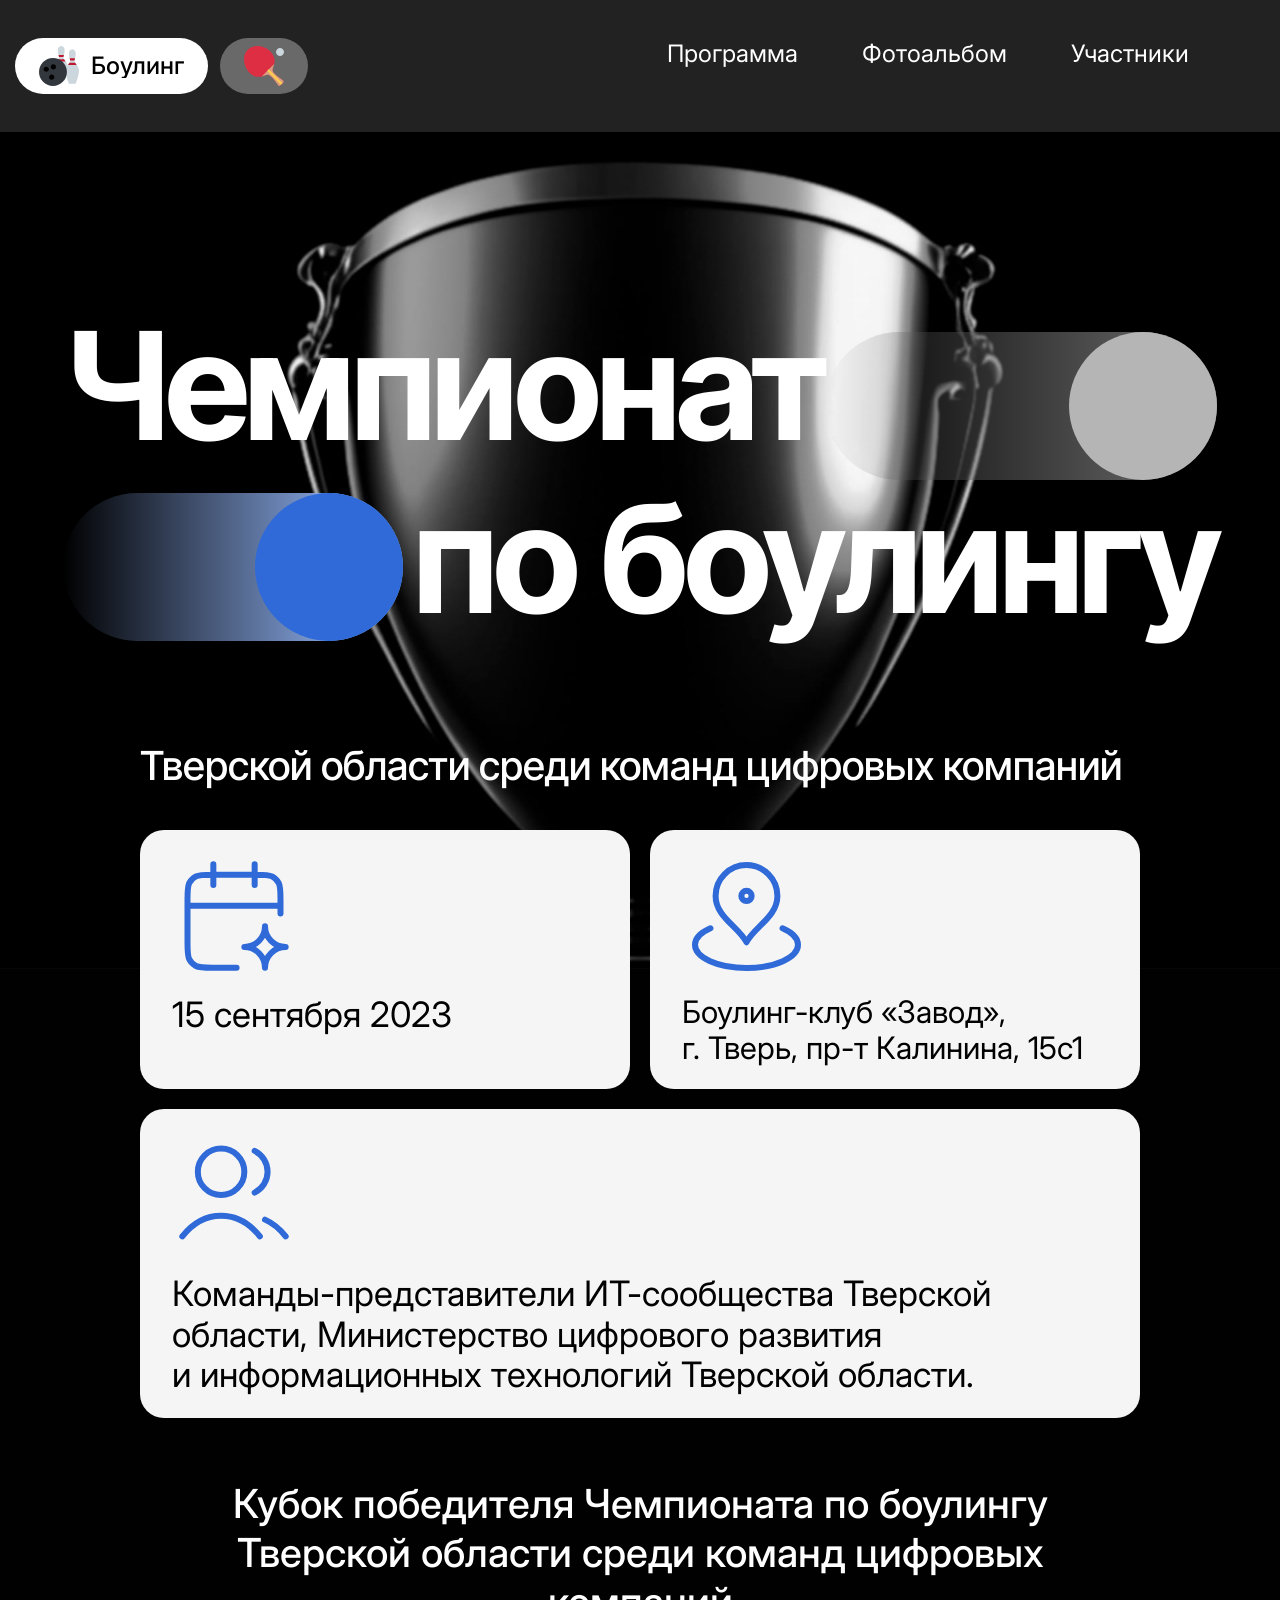
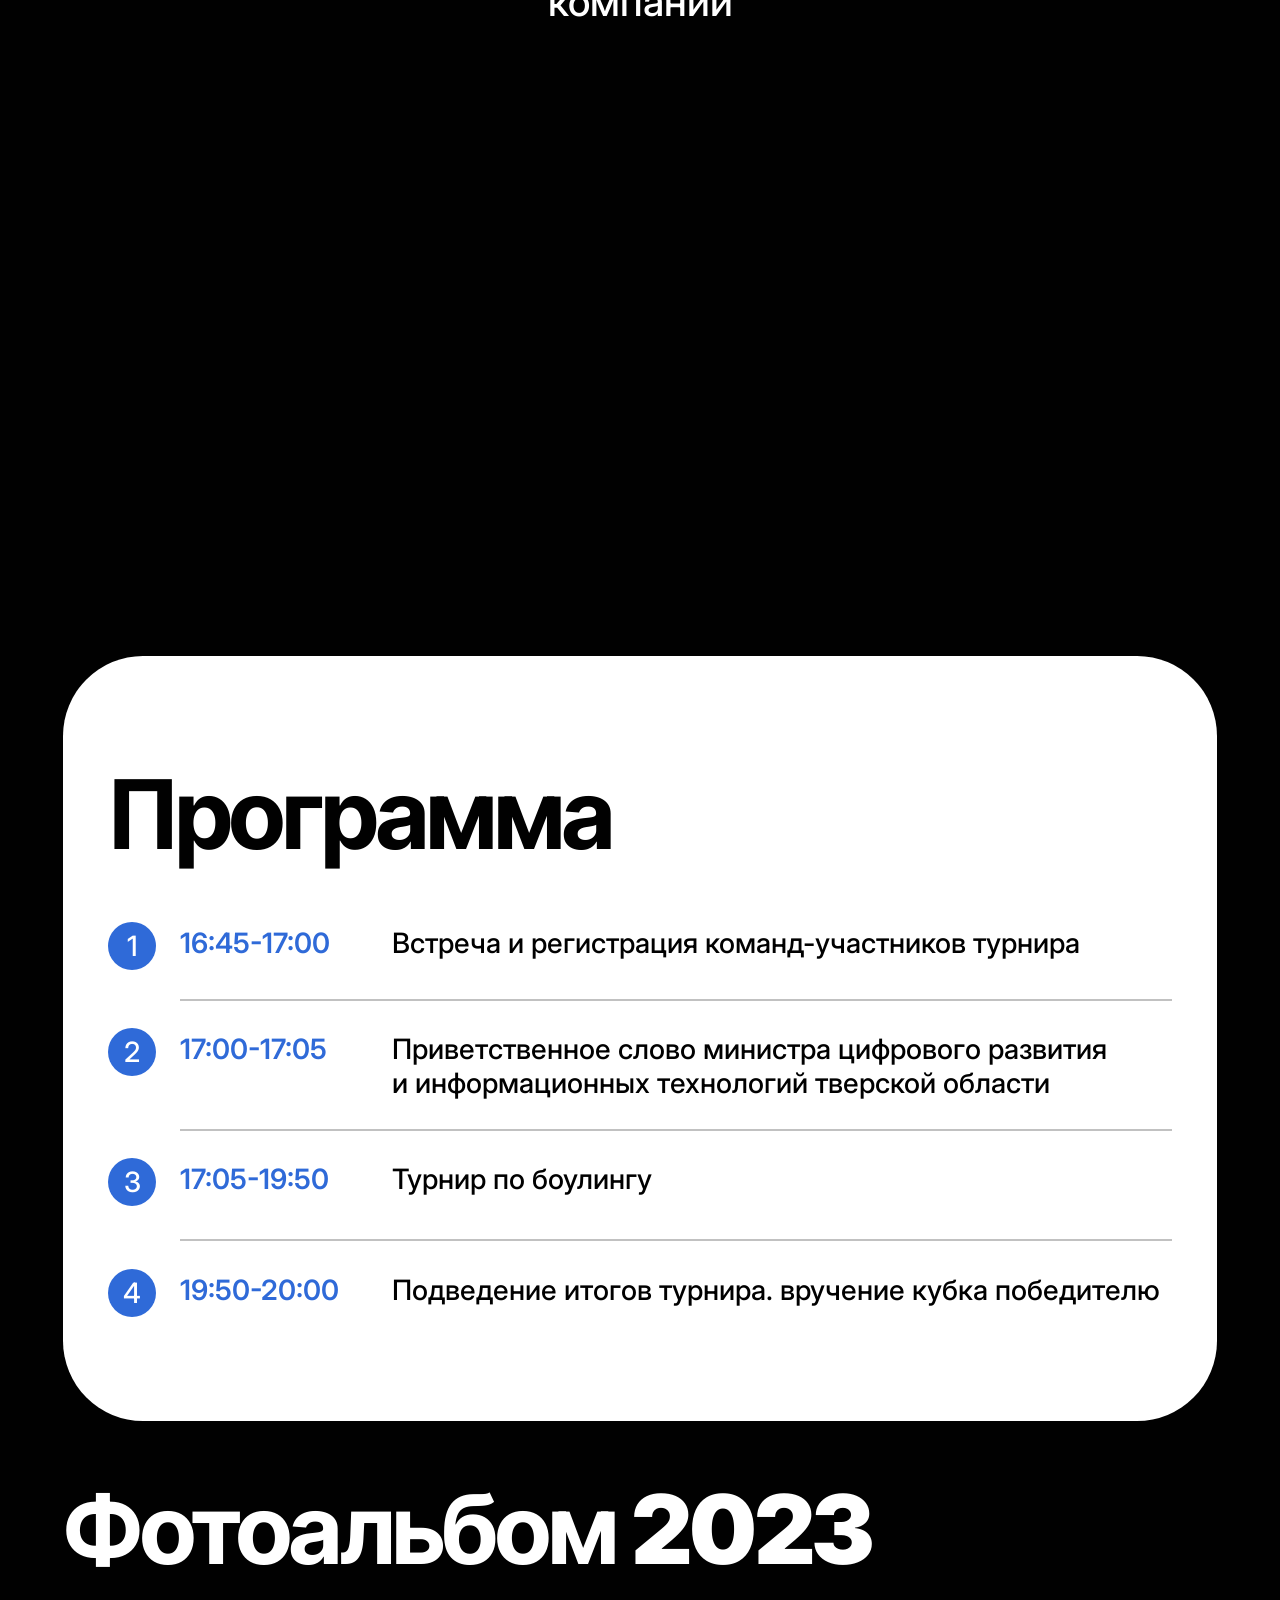
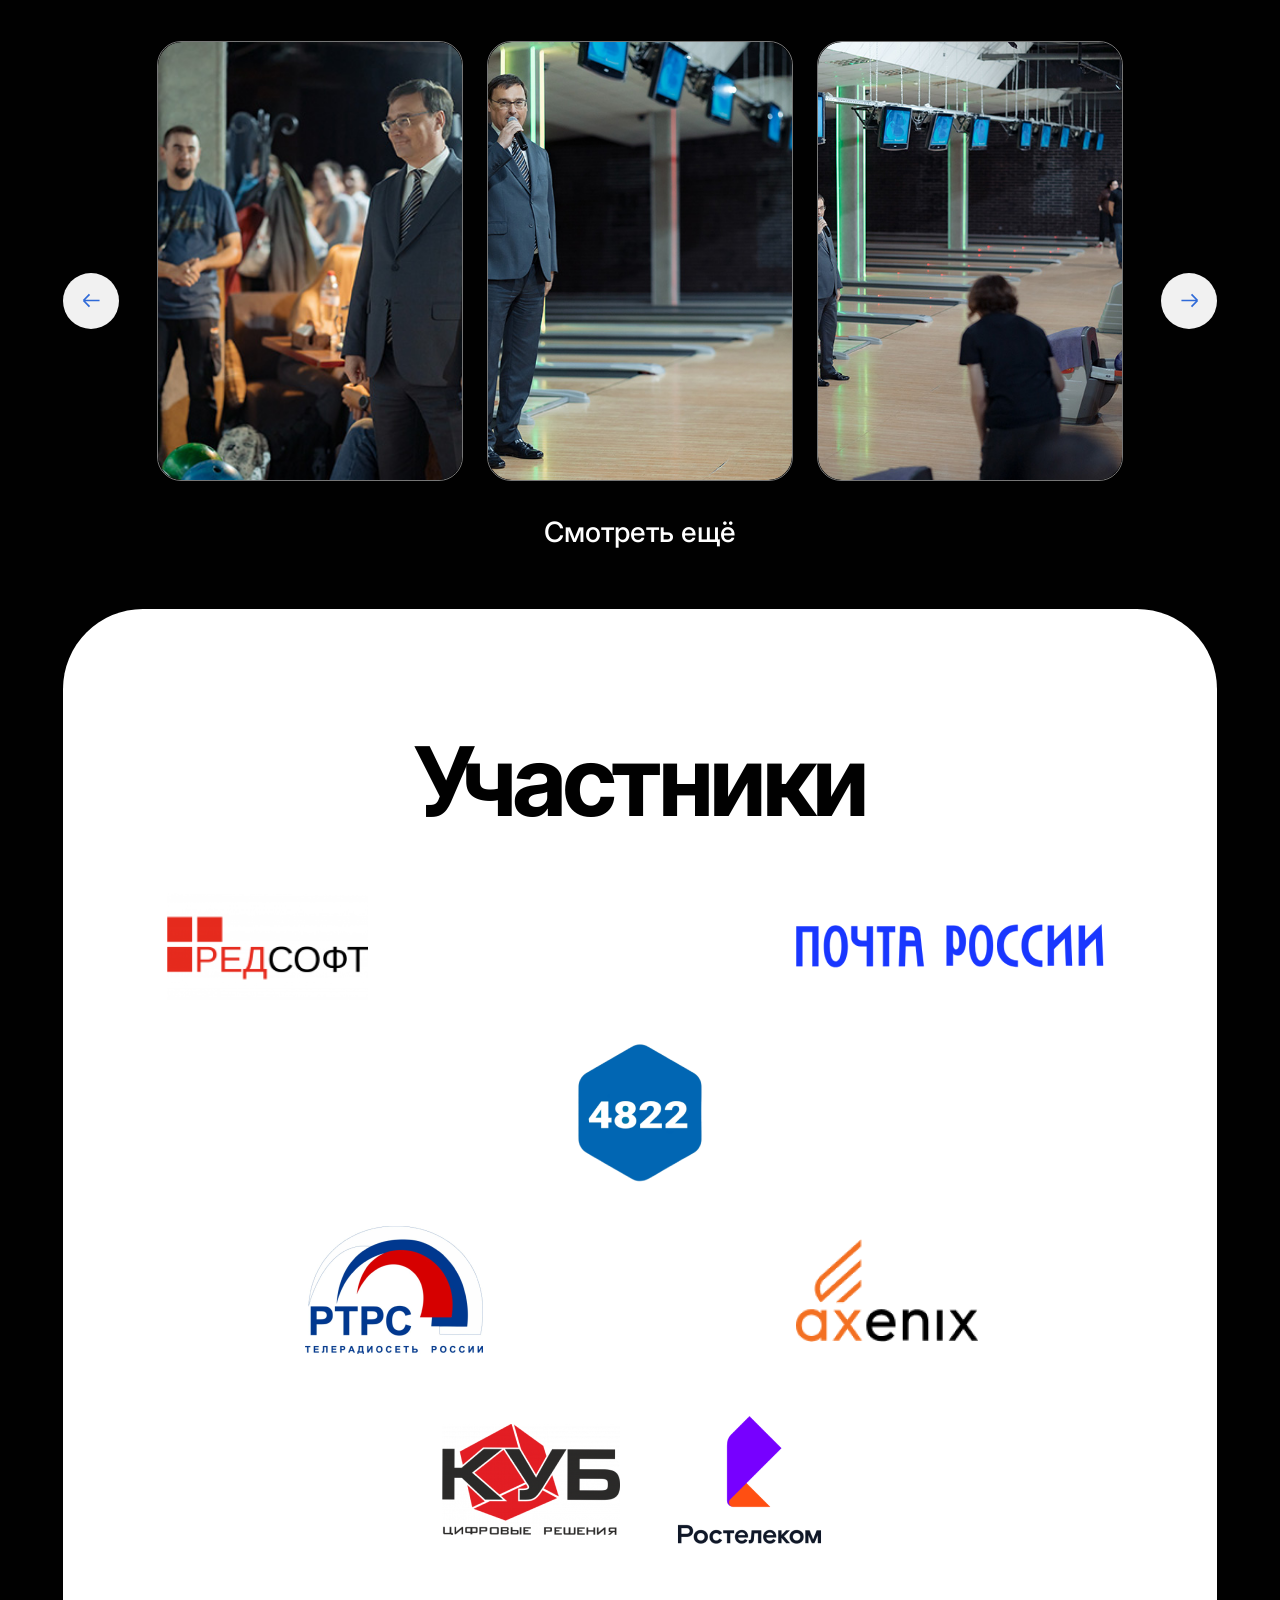
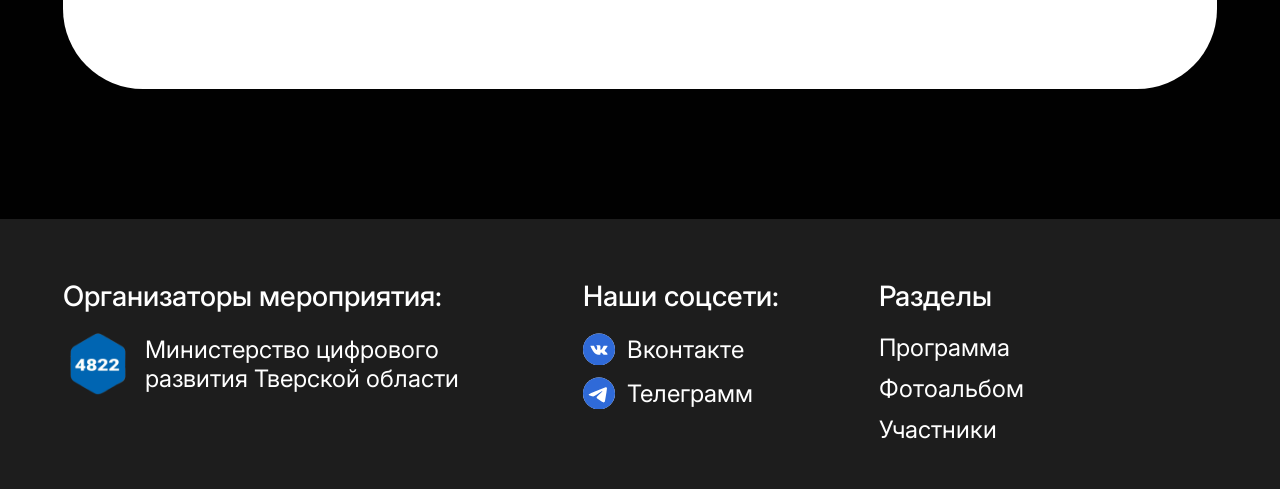
==== commit 719aec4d: "upload" ====
--- a/app/index.html
+++ b/app/index.html
@@ -199,11 +199,7 @@
           <section class="photos" id="photo">
             <div class="container">
               <div class="section__title section__title--white"  >
-<<<<<<< Updated upstream
-                Фотоальбом 2022
-=======
                 Фотоальбом <b>2023</b>
->>>>>>> Stashed changes
               </div>
               <!-- Slider main container -->
               <div class="photos__slider-container"  >
@@ -211,9 +207,6 @@
                   <!-- Additional required wrapper -->
                   <div class="photos__swiper-wrapper swiper-wrapper">
                     <!-- Slides -->
-<<<<<<< Updated upstream
-                    <div class="photos__swiper-slide swiper-slide">
-=======
                     <div class="photos__swiper-slide swiper-slide"><a href="img/bigbowling/1.jpg" data-fslightbox="gallery"><img src="img/bowling/1.jpg" alt=""></a></div>
                     <div class="photos__swiper-slide swiper-slide"><a href="img/bigbowling/2.jpg" data-fslightbox="gallery"><img src="img/bowling/2.jpg" alt=""></a></div>
                     <div class="photos__swiper-slide swiper-slide"><a href="img/bigbowling/3.jpg" data-fslightbox="gallery"><img src="img/bowling/3.jpg" alt=""></a></div>
@@ -233,7 +226,6 @@
                     <div class="photos__swiper-slide swiper-slide"><a href="img/bigbowling/17.jpg" data-fslightbox="gallery"><img src="img/bowling/17.jpg" alt=""></a></div>
                     <div class="photos__swiper-slide swiper-slide"><a href="img/bigbowling/18.jpg" data-fslightbox="gallery"><img src="img/bowling/18.jpg" alt=""></a></div>
                     <!-- <div class="photos__swiper-slide swiper-slide">
->>>>>>> Stashed changes
                       <a href="img/photos/1.jpg" data-fslightbox="gallery">
                         <img src="img/photos/1.jpg" alt="">
                       </a>
@@ -258,11 +250,7 @@
                         <img src="img/photos/1.jpg" alt="">
                       </a>
                     </div>
-<<<<<<< Updated upstream
-                  </div>
-=======
                   </div> -->
->>>>>>> Stashed changes
 
                 </div>
                   <!-- If we need navigation buttons -->
